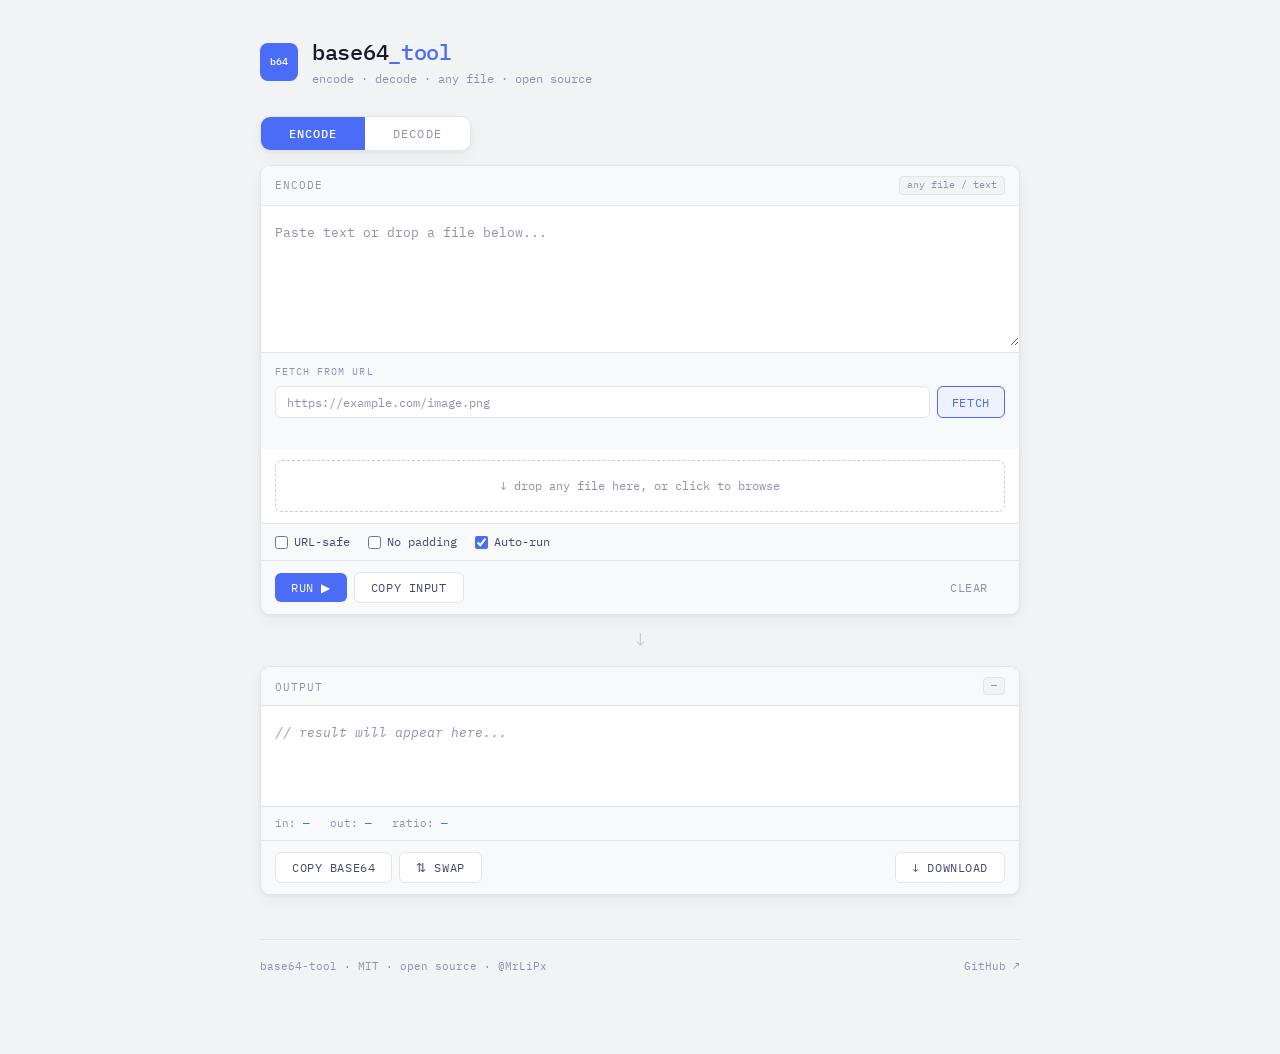
==== index.html @ 4e751786 "Update index.html Signed-off-by: Mr Li Px <163276171+MrLiPx@users.noreply.github.com>" ====
<!DOCTYPE html>
<html lang="en">
<head>
  <meta charset="UTF-8" />
  <meta name="viewport" content="width=device-width, initial-scale=1.0" />
  <title>base64-tool</title>
  <link rel="icon" type="image/png" href="assets/logo.png" />
  <link href="https://fonts.googleapis.com/css2?family=IBM+Plex+Mono:wght@400;500&family=IBM+Plex+Sans:wght@400;500;600&display=swap" rel="stylesheet" />
  <style>
    *, *::before, *::after { box-sizing: border-box; margin: 0; padding: 0; }

    :root {
      --bg:         #f2f3f5;
      --surface:    #ffffff;
      --surface2:   #f8f9fb;
      --border:     #e2e4ea;
      --border2:    #cacdd8;
      --accent:     #4a6cf7;
      --accent-h:   #3356e0;
      --accent-bg:  #eef1fe;
      --danger:     #c94040;
      --danger-bg:  #fdf1f1;
      --success:    #1e7c52;
      --text:       #18192b;
      --text2:      #474870;
      --muted:      #9090b0;
      --mono:       'IBM Plex Mono', monospace;
      --sans:       'IBM Plex Sans', sans-serif;
      --radius:     10px;
      --shadow:     0 1px 4px rgba(0,0,0,0.06), 0 6px 16px rgba(0,0,0,0.04);
    }

    body {
      background: var(--bg);
      color: var(--text);
      font-family: var(--sans);
      min-height: 100vh;
      font-size: 14px;
      line-height: 1.5;
    }

    .wrapper { max-width: 800px; margin: 0 auto; padding: 0 20px 80px; }

    /* Header */
    header {
      padding: 36px 0 28px;
      display: flex;
      align-items: center;
      gap: 14px;
      animation: fadeDown 0.45s ease both;
    }

    .logo-img {
      width: 38px; height: 38px;
      object-fit: contain;
      border-radius: 8px;
      flex-shrink: 0;
    }

    .logo-fallback {
      width: 38px; height: 38px;
      background: var(--accent);
      border-radius: 8px;
      display: none;
      align-items: center;
      justify-content: center;
      font-family: var(--mono);
      font-size: 0.62rem;
      font-weight: 500;
      color: #fff;
      flex-shrink: 0;
    }

    .logo-name {
      font-family: var(--mono);
      font-size: 1.35rem;
      font-weight: 500;
      color: var(--text);
      letter-spacing: -0.3px;
    }

    .logo-name span { color: var(--accent); }

    .logo-sub {
      font-family: var(--mono);
      font-size: 0.73rem;
      color: var(--muted);
      margin-top: 2px;
    }

    /* Mode Toggle */
    .mode-toggle {
      display: flex;
      border: 1px solid var(--border);
      border-radius: var(--radius);
      overflow: hidden;
      width: fit-content;
      margin-bottom: 14px;
      background: var(--surface);
      box-shadow: var(--shadow);
      animation: fadeUp 0.45s 0.08s ease both;
    }

    .mode-btn {
      background: transparent;
      border: none;
      color: var(--muted);
      font-family: var(--mono);
      font-size: 0.73rem;
      letter-spacing: 0.09em;
      padding: 9px 28px;
      cursor: pointer;
      transition: background 0.14s, color 0.14s;
    }

    .mode-btn.active { background: var(--accent); color: #fff; font-weight: 500; }
    .mode-btn:hover:not(.active) { background: var(--bg); color: var(--text2); }

    /* Card */
    .card, .out-card {
      background: var(--surface);
      border: 1px solid var(--border);
      border-radius: var(--radius);
      overflow: hidden;
      box-shadow: var(--shadow);
    }

    .card    { animation: fadeUp 0.45s 0.14s ease both; }
    .out-card { animation: fadeUp 0.45s 0.22s ease both; }

    .card-header {
      display: flex;
      align-items: center;
      justify-content: space-between;
      padding: 10px 14px;
      border-bottom: 1px solid var(--border);
      background: var(--surface2);
    }

    .card-title {
      font-family: var(--mono);
      font-size: 0.68rem;
      color: var(--muted);
      letter-spacing: 0.1em;
      text-transform: uppercase;
    }

    .badge {
      font-family: var(--mono);
      font-size: 0.62rem;
      color: var(--muted);
      background: var(--bg);
      border: 1px solid var(--border);
      border-radius: 4px;
      padding: 1px 7px;
    }

    textarea {
      width: 100%;
      min-height: 140px;
      background: transparent;
      border: none;
      outline: none;
      resize: vertical;
      font-family: var(--mono);
      font-size: 0.84rem;
      color: var(--text);
      padding: 14px;
      line-height: 1.8;
    }

    textarea::placeholder { color: var(--muted); }

    /* URL Section */
    .url-section {
      border-top: 1px solid var(--border);
      padding: 11px 14px;
      background: var(--surface2);
    }

    .section-label {
      font-family: var(--mono);
      font-size: 0.65rem;
      color: var(--muted);
      letter-spacing: 0.1em;
      text-transform: uppercase;
      margin-bottom: 7px;
    }

    .url-row { display: flex; gap: 7px; }

    .url-input {
      flex: 1;
      min-width: 0;
      background: var(--surface);
      border: 1px solid var(--border);
      border-radius: 6px;
      font-family: var(--mono);
      font-size: 0.78rem;
      color: var(--text);
      padding: 7px 11px;
      outline: none;
      transition: border-color 0.14s, box-shadow 0.14s;
    }

    .url-input::placeholder { color: var(--muted); }
    .url-input:focus        { border-color: var(--accent); box-shadow: 0 0 0 3px rgba(74,108,247,0.1); }
    .url-input.is-error     { border-color: var(--danger); box-shadow: 0 0 0 3px rgba(201,64,64,0.09); }

    .btn-sm {
      font-family: var(--mono);
      font-size: 0.72rem;
      letter-spacing: 0.06em;
      padding: 7px 14px;
      border-radius: 6px;
      border: 1px solid var(--accent);
      background: var(--accent-bg);
      color: var(--accent);
      cursor: pointer;
      white-space: nowrap;
      flex-shrink: 0;
      transition: all 0.14s;
    }

    .btn-sm:hover    { background: var(--accent); color: #fff; }
    .btn-sm:disabled { opacity: 0.45; cursor: not-allowed; }

    .url-msg { font-family: var(--mono); font-size: 0.7rem; margin-top: 5px; min-height: 15px; }
    .url-msg.loading { color: var(--accent); }
    .url-msg.ok      { color: var(--success); }
    .url-msg.err     { color: var(--danger); }

    /* Drop Zone */
    .drop-zone {
      border: 1.5px dashed var(--border2);
      border-radius: 7px;
      margin: 11px 14px;
      padding: 16px;
      text-align: center;
      cursor: pointer;
      font-family: var(--mono);
      font-size: 0.75rem;
      color: var(--muted);
      transition: all 0.14s;
    }

    .drop-zone:hover, .drop-zone.is-over {
      border-color: var(--accent);
      background: var(--accent-bg);
      color: var(--accent);
    }

    .drop-zone input { display: none; }

    /* Options */
    .option-row {
      display: flex;
      align-items: center;
      gap: 18px;
      padding: 9px 14px;
      border-top: 1px solid var(--border);
      background: var(--surface2);
      flex-wrap: wrap;
    }

    .check-label {
      display: flex;
      align-items: center;
      gap: 6px;
      font-family: var(--mono);
      font-size: 0.74rem;
      color: var(--text2);
      cursor: pointer;
      user-select: none;
    }

    .check-label input { accent-color: var(--accent); width: 13px; height: 13px; cursor: pointer; }

    /* Action Bar */
    .action-bar {
      display: flex;
      align-items: center;
      gap: 7px;
      padding: 11px 14px;
      border-top: 1px solid var(--border);
      background: var(--surface2);
      flex-wrap: wrap;
    }

    .btn {
      font-family: var(--mono);
      font-size: 0.72rem;
      letter-spacing: 0.05em;
      padding: 7px 16px;
      border-radius: 6px;
      border: none;
      cursor: pointer;
      transition: all 0.14s;
    }

    .btn-primary      { background: var(--accent); color: #fff; }
    .btn-primary:hover { background: var(--accent-h); }

    .btn-ghost        { background: var(--surface); border: 1px solid var(--border); color: var(--text2); }
    .btn-ghost:hover  { border-color: var(--accent); color: var(--accent); background: var(--accent-bg); }

    .btn-danger-soft  { background: transparent; border: 1px solid transparent; color: var(--muted); }
    .btn-danger-soft:hover { color: var(--danger); background: var(--danger-bg); }

    .spacer { flex: 1; }

    .arrow { text-align: center; padding: 12px 0; color: var(--border2); font-size: 1.1rem; }

    /* Output body */
    .out-body { padding: 14px; min-height: 100px; }

    .out-text {
      font-family: var(--mono);
      font-size: 0.84rem;
      line-height: 1.8;
      word-break: break-all;
      white-space: pre-wrap;
      color: var(--text);
    }

    .out-text.is-empty { color: var(--muted); font-style: italic; }
    .out-text.is-error { color: var(--danger); }

    .trunc-row {
      display: flex;
      align-items: center;
      gap: 10px;
      margin-top: 10px;
      font-family: var(--mono);
      font-size: 0.72rem;
      color: var(--muted);
      flex-wrap: wrap;
    }

    .btn-pill {
      font-family: var(--mono);
      font-size: 0.68rem;
      padding: 3px 10px;
      border-radius: 100px;
      border: 1px solid var(--accent);
      background: var(--accent-bg);
      color: var(--accent);
      cursor: pointer;
      transition: all 0.12s;
    }

    .btn-pill:hover { background: var(--accent); color: #fff; }

    /* ── Data URI section ── */
    .datauri-section {
      border-top: 1px solid var(--border);
      padding: 11px 14px;
      background: var(--surface2);
    }

    .datauri-header {
      display: flex;
      align-items: center;
      justify-content: space-between;
      margin-bottom: 8px;
      flex-wrap: wrap;
      gap: 6px;
    }

    .datauri-row {
      display: flex;
      gap: 0;
      align-items: stretch;
      border: 1px solid var(--border);
      border-radius: 6px;
      overflow: hidden;
      background: var(--surface);
    }

    .datauri-prefix {
      font-family: var(--mono);
      font-size: 0.74rem;
      color: var(--accent);
      background: var(--accent-bg);
      border-right: 1px solid var(--border);
      padding: 7px 10px;
      white-space: nowrap;
      user-select: none;
      flex-shrink: 0;
      display: flex;
      align-items: center;
    }

    .datauri-mime {
      font-family: var(--mono);
      font-size: 0.74rem;
      color: var(--text);
      background: transparent;
      border: none;
      outline: none;
      padding: 7px 8px;
      min-width: 0;
      flex: 1;
      transition: background 0.13s;
    }

    .datauri-mime:focus { background: var(--accent-bg); }
    .datauri-mime::placeholder { color: var(--muted); }

    .datauri-sep {
      font-family: var(--mono);
      font-size: 0.74rem;
      color: var(--muted);
      background: var(--surface2);
      border-left: 1px solid var(--border);
      padding: 7px 8px;
      display: flex;
      align-items: center;
      flex-shrink: 0;
      user-select: none;
    }

    .datauri-box {
      display: flex;
      gap: 0;
      margin-top: 8px;
      border: 1px solid var(--border);
      border-radius: 6px;
      overflow: hidden;
      background: var(--surface);
    }

    .datauri-value {
      flex: 1;
      font-family: var(--mono);
      font-size: 0.73rem;
      color: var(--text2);
      padding: 8px 10px;
      word-break: break-all;
      white-space: pre-wrap;
      line-height: 1.6;
      max-height: 80px;
      overflow-y: auto;
      min-width: 0;
    }

    .datauri-value.is-empty { color: var(--muted); font-style: italic; }

    .datauri-copy {
      font-family: var(--mono);
      font-size: 0.68rem;
      padding: 8px 12px;
      border: none;
      border-left: 1px solid var(--border);
      background: var(--surface2);
      color: var(--accent);
      cursor: pointer;
      flex-shrink: 0;
      transition: background 0.13s;
      writing-mode: horizontal-tb;
      align-self: stretch;
    }

    .datauri-copy:hover { background: var(--accent-bg); }

    /* Image Preview */
    .img-preview {
      display: none;
      flex-direction: column;
      gap: 8px;
      padding: 14px;
      border-top: 1px solid var(--border);
      background: var(--surface2);
    }

    .img-preview.visible { display: flex; }

    .img-preview-label {
      font-family: var(--mono);
      font-size: 0.65rem;
      color: var(--muted);
      letter-spacing: 0.09em;
      text-transform: uppercase;
    }

    .img-preview img {
      max-width: 100%;
      max-height: 340px;
      object-fit: contain;
      border-radius: 7px;
      border: 1px solid var(--border);
      background: repeating-conic-gradient(#e8e8ef 0% 25%, #f4f4f8 0% 50%) 0 0 / 14px 14px;
      display: block;
    }

    .img-preview-meta {
      font-family: var(--mono);
      font-size: 0.68rem;
      color: var(--muted);
      display: flex;
      gap: 12px;
      flex-wrap: wrap;
      align-items: center;
    }

    .img-preview-meta a { color: var(--accent); text-decoration: none; }
    .img-preview-meta a:hover { text-decoration: underline; }

    /* Stats */
    .stats {
      display: flex;
      gap: 20px;
      padding: 8px 14px;
      border-top: 1px solid var(--border);
      font-family: var(--mono);
      font-size: 0.67rem;
      color: var(--muted);
      background: var(--surface2);
      flex-wrap: wrap;
    }

    .sv { color: var(--accent); }

    /* Toast */
    .toast {
      position: fixed;
      bottom: 22px; right: 22px;
      background: var(--text);
      color: #fff;
      font-family: var(--mono);
      font-size: 0.72rem;
      padding: 9px 16px;
      border-radius: 7px;
      z-index: 999;
      transform: translateY(56px);
      opacity: 0;
      transition: all 0.22s ease;
      box-shadow: 0 4px 18px rgba(0,0,0,0.2);
    }

    .toast.show { transform: translateY(0); opacity: 1; }

    /* Footer */
    footer {
      margin-top: 44px;
      padding-top: 18px;
      border-top: 1px solid var(--border);
      display: flex;
      justify-content: space-between;
      align-items: center;
      flex-wrap: wrap;
      gap: 8px;
      font-family: var(--mono);
      font-size: 0.68rem;
      color: var(--muted);
      animation: fadeUp 0.45s 0.35s ease both;
    }

    footer a { color: var(--muted); text-decoration: none; transition: color 0.14s; }
    footer a:hover { color: var(--accent); }

    @keyframes fadeDown {
      from { opacity: 0; transform: translateY(-14px); }
      to   { opacity: 1; transform: translateY(0); }
    }
    @keyframes fadeUp {
      from { opacity: 0; transform: translateY(14px); }
      to   { opacity: 1; transform: translateY(0); }
    }

    @media (max-width: 520px) {
      .url-row { flex-direction: column; }
      .btn-sm  { width: 100%; text-align: center; }
      .stats   { gap: 10px; }
    }
  </style>
</head>
<body>
<div class="wrapper">

  <!-- Header -->
  <header>
    <img
      class="logo-img"
      src="assets/logo.png"
      alt="logo"
      onerror="this.style.display='none'; document.getElementById('logoFallback').style.display='flex';"
    />
    <div class="logo-fallback" id="logoFallback">b64</div>
    <div>
      <div class="logo-name">base64<span>_tool</span></div>
      <div class="logo-sub">encode · decode · any file · open source</div>
    </div>
  </header>

  <!-- Mode -->
  <div class="mode-toggle">
    <button class="mode-btn active" id="encodeBtn" onclick="setMode('encode')">ENCODE</button>
    <button class="mode-btn"        id="decodeBtn" onclick="setMode('decode')">DECODE</button>
  </div>

  <!-- Input Card -->
  <div class="card">
    <div class="card-header">
      <span class="card-title" id="cardTitle">Encode</span>
      <span class="badge"       id="inputBadge">any file / text</span>
    </div>

    <textarea
      id="inputText"
      placeholder="Paste text or drop a file below..."
      oninput="onInputChange()"
    ></textarea>

    <!-- URL Fetch -->
    <div class="url-section">
      <div class="section-label">Fetch from URL</div>
      <div class="url-row">
        <input
          class="url-input"
          id="urlInput"
          type="url"
          placeholder="https://example.com/image.png"
          onkeydown="if(event.key==='Enter') fetchUrl()"
        />
        <button class="btn-sm" id="fetchBtn" onclick="fetchUrl()">FETCH</button>
      </div>
      <div class="url-msg" id="urlMsg"></div>
    </div>

    <!-- Drop Zone -->
    <div class="drop-zone" id="dropZone" onclick="document.getElementById('fileInput').click()">
      <input type="file" id="fileInput" onchange="loadFile(this.files[0])" />
      ↓ drop any file here, or click to browse
    </div>

    <!-- Options -->
    <div class="option-row">
      <label class="check-label">
        <input type="checkbox" id="optUrlSafe" onchange="onInputChange()" /> URL-safe
      </label>
      <label class="check-label">
        <input type="checkbox" id="optNoPad" onchange="onInputChange()" /> No padding
      </label>
      <label class="check-label">
        <input type="checkbox" id="optAuto" checked /> Auto-run
      </label>
    </div>

    <div class="action-bar">
      <button class="btn btn-primary"      onclick="run()">RUN ▶</button>
      <button class="btn btn-ghost"        onclick="copyInput()">COPY INPUT</button>
      <div class="spacer"></div>
      <button class="btn btn-danger-soft"  onclick="clearAll()">CLEAR</button>
    </div>
  </div>

  <div class="arrow">↓</div>

  <!-- Output Card -->
  <div class="out-card">
    <div class="card-header">
      <span class="card-title" id="outTitle">Output</span>
      <span class="badge"       id="outBadge">—</span>
    </div>

    <!-- Raw base64 output -->
    <div class="out-body">
      <div class="out-text is-empty" id="outText">// result will appear here...</div>
      <div class="trunc-row" id="truncRow" style="display:none">
        <span id="truncMsg"></span>
        <button class="btn-pill" onclick="showFull()">Show all</button>
        <button class="btn-pill" onclick="copyOutput()">Copy full</button>
      </div>
    </div>

    <!-- Data URI builder -->
    <div class="datauri-section" id="dataUriSection" style="display:none">
      <div class="datauri-header">
        <div class="section-label" style="margin-bottom:0">Data URI (ready to use)</div>
        <label class="check-label" style="font-size:0.68rem">
          <input type="checkbox" id="optDataUri" checked onchange="updateDataUri()" />
          auto-generate
        </label>
      </div>

      <!-- Editable mime type row -->
      <div class="datauri-row">
        <span class="datauri-prefix">data:</span>
        <input
          class="datauri-mime"
          id="dataMime"
          type="text"
          placeholder="image/png"
          oninput="updateDataUri()"
        />
        <span class="datauri-sep">;base64,</span>
      </div>

      <!-- Full data URI display + copy -->
      <div class="datauri-box">
        <div class="datauri-value is-empty" id="dataUriValue">// will appear here...</div>
        <button class="datauri-copy" onclick="copyDataUri()" title="Copy full data URI">COPY</button>
      </div>
    </div>

    <!-- Image Preview (blob:// URL so it renders) -->
    <div class="img-preview" id="imgPreview">
      <div class="img-preview-label">Image Preview</div>
      <img id="previewImg" src="" alt="preview" />
      <div class="img-preview-meta" id="previewMeta"></div>
    </div>

    <div class="stats">
      <span>in: <span class="sv" id="sIn">—</span></span>
      <span>out: <span class="sv" id="sOut">—</span></span>
      <span>ratio: <span class="sv" id="sRatio">—</span></span>
      <span id="sMimeWrap" style="display:none">type: <span class="sv" id="sMime"></span></span>
    </div>

    <div class="action-bar">
      <button class="btn btn-ghost" onclick="copyOutput()">COPY BASE64</button>
      <button class="btn btn-ghost" onclick="swapIO()">⇅ SWAP</button>
      <div class="spacer"></div>
      <button class="btn btn-ghost" onclick="downloadOutput()">↓ DOWNLOAD</button>
    </div>
  </div>

  <footer>
    <span>base64-tool · MIT · open source · <a href="https://github.com/MrLiPx" target="_blank">@MrLiPx</a></span>
    <a href="https://github.com/MrLiPx/base64-tool" target="_blank">GitHub ↗</a>
  </footer>

</div>
<div class="toast" id="toast"></div>

<script>
'use strict';

/* ── State ── */
let mode       = 'encode';
let fullOutput = '';          // raw base64 result
let blobUrl    = null;
let fileMime   = '';
const TRUNC    = 2000;

/* ── Utils ── */
const $ = id => document.getElementById(id);

function fmtBytes(n) {
  if (n < 1024)    return n + ' B';
  if (n < 1048576) return (n / 1024).toFixed(1) + ' KB';
  return (n / 1048576).toFixed(2) + ' MB';
}

function revokeBlob() {
  if (blobUrl) { URL.revokeObjectURL(blobUrl); blobUrl = null; }
}

function toast(msg) {
  const t = $('toast');
  t.textContent = msg;
  t.classList.add('show');
  clearTimeout(t._t);
  t._t = setTimeout(() => t.classList.remove('show'), 2200);
}

/* ── Mode ── */
function setMode(m) {
  mode = m;
  $('encodeBtn').classList.toggle('active', m === 'encode');
  $('decodeBtn').classList.toggle('active', m === 'decode');
  $('cardTitle').textContent  = m === 'encode' ? 'Encode' : 'Decode';
  $('inputBadge').textContent = m === 'encode' ? 'any file / text' : 'base64 string';
  $('inputText').placeholder  = m === 'encode'
    ? 'Paste text or drop a file below...'
    : 'Paste Base64 string here...';
  clearOutput();
  onInputChange();
}

/* ── Run ── */
function run() {
  const raw = $('inputText').value;
  if (!raw.trim()) { clearOutput(); return; }

  try {
    if (mode === 'encode') {
      const urlSafe = $('optUrlSafe').checked;
      const noPad   = $('optNoPad').checked;
      const hasBin  = /[\x80-\xff]/.test(raw);
      let b64 = hasBin ? btoa(raw) : btoa(unescape(encodeURIComponent(raw)));
      if (urlSafe) b64 = b64.replace(/\+/g, '-').replace(/\//g, '_');
      if (noPad)   b64 = b64.replace(/=+$/, '');

      renderOutput(b64, 'base64', raw.length, b64.length);
      showDataUriSection(b64);
      tryImagePreview(b64);

    } else {
      let b64 = raw.trim().replace(/\s/g, '');

      // Strip data-URL prefix if pasted
      const dm = b64.match(/^data:([^;]+);base64,(.+)$/i);
      if (dm) { fileMime = dm[1]; b64 = dm[2]; }

      // Normalise
      b64 = b64.replace(/-/g, '+').replace(/_/g, '/');
      while (b64.length % 4) b64 += '=';

      const binStr = atob(b64);

      // Sniff text vs binary
      let isText = true;
      for (let i = 0; i < Math.min(binStr.length, 512); i++) {
        const c = binStr.charCodeAt(i);
        if (c < 9 || (c > 13 && c < 32)) { isText = false; break; }
      }

      if (isText) {
        const text = decodeURIComponent(escape(binStr));
        renderOutput(text, 'text', b64.length, text.length);
      } else {
        const bytes  = Uint8Array.from(binStr, c => c.charCodeAt(0));
        const hex    = Array.from(bytes.slice(0, 32))
                         .map(b => b.toString(16).padStart(2, '0')).join(' ');
        renderOutput('[binary · ' + fmtBytes(bytes.length) + ']\n\nhex (first 32 bytes):\n' + hex, 'binary', b64.length, bytes.length);
      }

      hideDataUriSection();
      tryImagePreview(b64);
    }
  } catch(e) {
    renderError(e.message);
  }
}

function onInputChange() {
  if ($('optAuto').checked) run();
}

/* ── Output ── */
function renderOutput(text, type, inSize, outSize) {
  fullOutput = text;
  const el   = $('outText');
  el.textContent = text.length > TRUNC ? text.slice(0, TRUNC) : text;
  el.className   = 'out-text';

  if (text.length > TRUNC) {
    $('truncMsg').textContent   = text.length.toLocaleString() + ' chars — showing first ' + TRUNC.toLocaleString();
    $('truncRow').style.display = 'flex';
  } else {
    $('truncRow').style.display = 'none';
  }

  $('outTitle').textContent = 'Output';
  $('outBadge').textContent = type;
  $('sIn').textContent      = fmtBytes(inSize);
  $('sOut').textContent     = fmtBytes(outSize);
  $('sRatio').textContent   = inSize ? (outSize / inSize).toFixed(2) + '×' : '—';

  if (fileMime) {
    $('sMimeWrap').style.display = 'inline';
    $('sMime').textContent = fileMime;
  } else {
    $('sMimeWrap').style.display = 'none';
  }
}

function renderError(msg) {
  fullOutput = '';
  $('outText').textContent    = '// error: ' + msg;
  $('outText').className      = 'out-text is-error';
  $('truncRow').style.display = 'none';
  hideDataUriSection();
  hidePreview();
}

function clearOutput() {
  fullOutput = '';
  $('outText').textContent    = '// result will appear here...';
  $('outText').className      = 'out-text is-empty';
  $('truncRow').style.display = 'none';
  $('sIn').textContent = $('sOut').textContent = $('sRatio').textContent = '—';
  $('sMimeWrap').style.display = 'none';
  hideDataUriSection();
  hidePreview();
}

function showFull() {
  $('outText').textContent    = fullOutput;
  $('truncRow').style.display = 'none';
}

/* ── Data URI ── */
function showDataUriSection(b64) {
  $('dataUriSection').style.display = 'block';
  // Auto-set mime from fileMime or sniff
  if (fileMime && !$('dataMime').value) {
    $('dataMime').value = fileMime;
  }
  updateDataUri();
}

function hideDataUriSection() {
  $('dataUriSection').style.display = 'none';
  $('dataUriValue').textContent      = '// will appear here...';
  $('dataUriValue').className        = 'datauri-value is-empty';
}

function updateDataUri() {
  if (!$('optDataUri').checked) {
    $('dataUriValue').textContent = '// auto-generate disabled';
    $('dataUriValue').className   = 'datauri-value is-empty';
    return;
  }
  if (!fullOutput || fullOutput.startsWith('//')) return;

  const mime   = $('dataMime').value.trim() || 'application/octet-stream';
  const uri    = 'data:' + mime + ';base64,' + fullOutput;
  const el     = $('dataUriValue');
  const preview = uri.length > 120 ? uri.slice(0, 120) + '…' : uri;
  el.textContent = preview;
  el.className   = 'datauri-value';
  el.title       = uri; // full URI on hover
}

function copyDataUri() {
  const mime = $('dataMime').value.trim() || 'application/octet-stream';
  const uri  = 'data:' + mime + ';base64,' + fullOutput;
  navigator.clipboard.writeText(uri).then(() => toast('Data URI copied!'));
}

function getDataUri() {
  const mime = $('dataMime').value.trim() || 'application/octet-stream';
  return 'data:' + mime + ';base64,' + fullOutput;
}

/* ── Image Preview ── */
const IMG_SIGS = [
  { prefix: '/9j/',          mime: 'image/jpeg'    },
  { prefix: 'iVBORw0KGgo',  mime: 'image/png'     },
  { prefix: 'R0lGOD',       mime: 'image/gif'     },
  { prefix: 'UklGR',        mime: 'image/webp'    },
  { prefix: 'PHN2Zy',       mime: 'image/svg+xml' },
  { prefix: 'AAABAA',       mime: 'image/x-icon'  },
];

function tryImagePreview(b64clean) {
  let mime = fileMime || '';
  if (!mime || !mime.startsWith('image/')) {
    for (const { prefix, mime: m } of IMG_SIGS) {
      if (b64clean.startsWith(prefix)) { mime = m; break; }
    }
  }
  if (!mime || !mime.startsWith('image/')) { hidePreview(); return; }

  // Auto-fill the mime field
  if (!$('dataMime').value) $('dataMime').value = mime;
  updateDataUri();

  revokeBlob();
  try {
    const norm = b64clean.replace(/-/g, '+').replace(/_/g, '/');
    const pad  = norm + '='.repeat((4 - norm.length % 4) % 4);
    const bin  = atob(pad);
    const buf  = Uint8Array.from(bin, c => c.charCodeAt(0));
    const blob = new Blob([buf], { type: mime });
    blobUrl    = URL.createObjectURL(blob);

    const img     = $('previewImg');
    img.src       = blobUrl;
    img.onload    = () => {
      $('previewMeta').innerHTML =
        mime + ' · ' + fmtBytes(blob.size) +
        ' · ' + img.naturalWidth + '×' + img.naturalHeight + 'px' +
        ' · <a href="' + blobUrl + '" target="_blank">open blob:// ↗</a>';
    };
    $('imgPreview').classList.add('visible');
  } catch { hidePreview(); }
}

function hidePreview() {
  revokeBlob();
  $('imgPreview').classList.remove('visible');
  $('previewImg').src = '';
}

/* ── URL Fetch ── */
async function fetchUrl() {
  const raw = $('urlInput').value.trim();
  const inp = $('urlInput');
  const btn = $('fetchBtn');
  inp.classList.remove('is-error');
  setUrlMsg('', '');

  if (!raw) { inp.classList.add('is-error'); setUrlMsg('err', '⚠ Enter a URL first.'); return; }

  let urlObj;
  try { urlObj = new URL(raw); } catch {
    inp.classList.add('is-error');
    setUrlMsg('err', '⚠ Invalid URL — include https://');
    return;
  }

  btn.disabled = true;
  setUrlMsg('loading', '● Fetching…');
  fileMime = '';
  $('dataMime').value = '';

  try {
    const res = await fetch(raw, { signal: AbortSignal.timeout(12000) });
    if (!res.ok) throw new Error('HTTP ' + res.status + ' ' + res.statusText);

    const ct = res.headers.get('content-type') || '';
    fileMime  = ct.split(';')[0].trim();
    if (fileMime) $('dataMime').value = fileMime;

    const buf = await res.arrayBuffer();
    $('inputText').value = String.fromCharCode(...new Uint8Array(buf));
    setUrlMsg('ok', '✓ ' + fmtBytes(buf.byteLength) + ' from ' + urlObj.hostname);
    onInputChange();
  } catch(e) {
    inp.classList.add('is-error');
    const why = e.name === 'TimeoutError'    ? 'request timed out'
              : e.message.includes('fetch')  ? 'network error or CORS blocked'
              : e.message;
    setUrlMsg('err', '⚠ ' + why);
  } finally {
    btn.disabled = false;
  }
}

function setUrlMsg(type, text) {
  const el = $('urlMsg');
  el.textContent = text;
  el.className   = 'url-msg' + (type ? ' ' + type : '');
}

/* ── File Load ── */
function loadFile(file) {
  if (!file) return;
  fileMime = file.type || '';
  if (fileMime) $('dataMime').value = fileMime;
  const reader = new FileReader();
  reader.onload  = e => {
    $('inputText').value = e.target.result;
    toast('Loaded: ' + file.name + ' (' + fmtBytes(file.size) + ')');
    onInputChange();
  };
  reader.onerror = () => toast('Error reading file.');
  reader.readAsBinaryString(file);
}

const dz = $('dropZone');
dz.addEventListener('dragover',  e => { e.preventDefault(); dz.classList.add('is-over'); });
dz.addEventListener('dragleave', () => dz.classList.remove('is-over'));
dz.addEventListener('drop', e => {
  e.preventDefault(); dz.classList.remove('is-over');
  const f = e.dataTransfer.files[0];
  if (f) loadFile(f);
});

/* ── Actions ── */
function copyOutput() {
  if (!fullOutput || fullOutput.startsWith('//')) return;
  navigator.clipboard.writeText(fullOutput).then(() => toast('Base64 copied!'));
}

function copyInput() {
  const v = $('inputText').value;
  if (!v) return;
  navigator.clipboard.writeText(v).then(() => toast('Input copied.'));
}

function clearAll() {
  $('inputText').value = '';
  $('urlInput').value  = '';
  $('urlInput').classList.remove('is-error');
  $('dataMime').value  = '';
  setUrlMsg('', '');
  fileMime = '';
  clearOutput();
}

function swapIO() {
  if (!fullOutput || fullOutput.startsWith('//')) return;
  $('inputText').value = fullOutput;
  fileMime = '';
  $('dataMime').value  = '';
  setMode(mode === 'encode' ? 'decode' : 'encode');
  toast('Swapped ⇅');
}

function downloadOutput() {
  if (!fullOutput || fullOutput.startsWith('//')) return;
  let blob, name;
  if (mode === 'encode') {
    blob = new Blob([fullOutput], { type: 'text/plain' });
    name = 'encoded.b64';
  } else {
    try {
      const src = $('inputText').value.trim().replace(/\s/g, '');
      const b64 = src.replace(/-/g,'+').replace(/_/g,'/');
      const bin = atob(b64 + '='.repeat((4 - b64.length % 4) % 4));
      const buf = Uint8Array.from(bin, c => c.charCodeAt(0));
      const ext = fileMime ? '.' + (fileMime.split('/')[1] || 'bin') : '.bin';
      blob = new Blob([buf], { type: fileMime || 'application/octet-stream' });
      name = 'decoded' + ext;
    } catch {
      blob = new Blob([fullOutput], { type: 'text/plain' });
      name = 'decoded.txt';
    }
  }
  const url = URL.createObjectURL(blob);
  const a   = Object.assign(document.createElement('a'), { href: url, download: name });
  a.click();
  URL.revokeObjectURL(url);
}
</script>
</body>
</html>
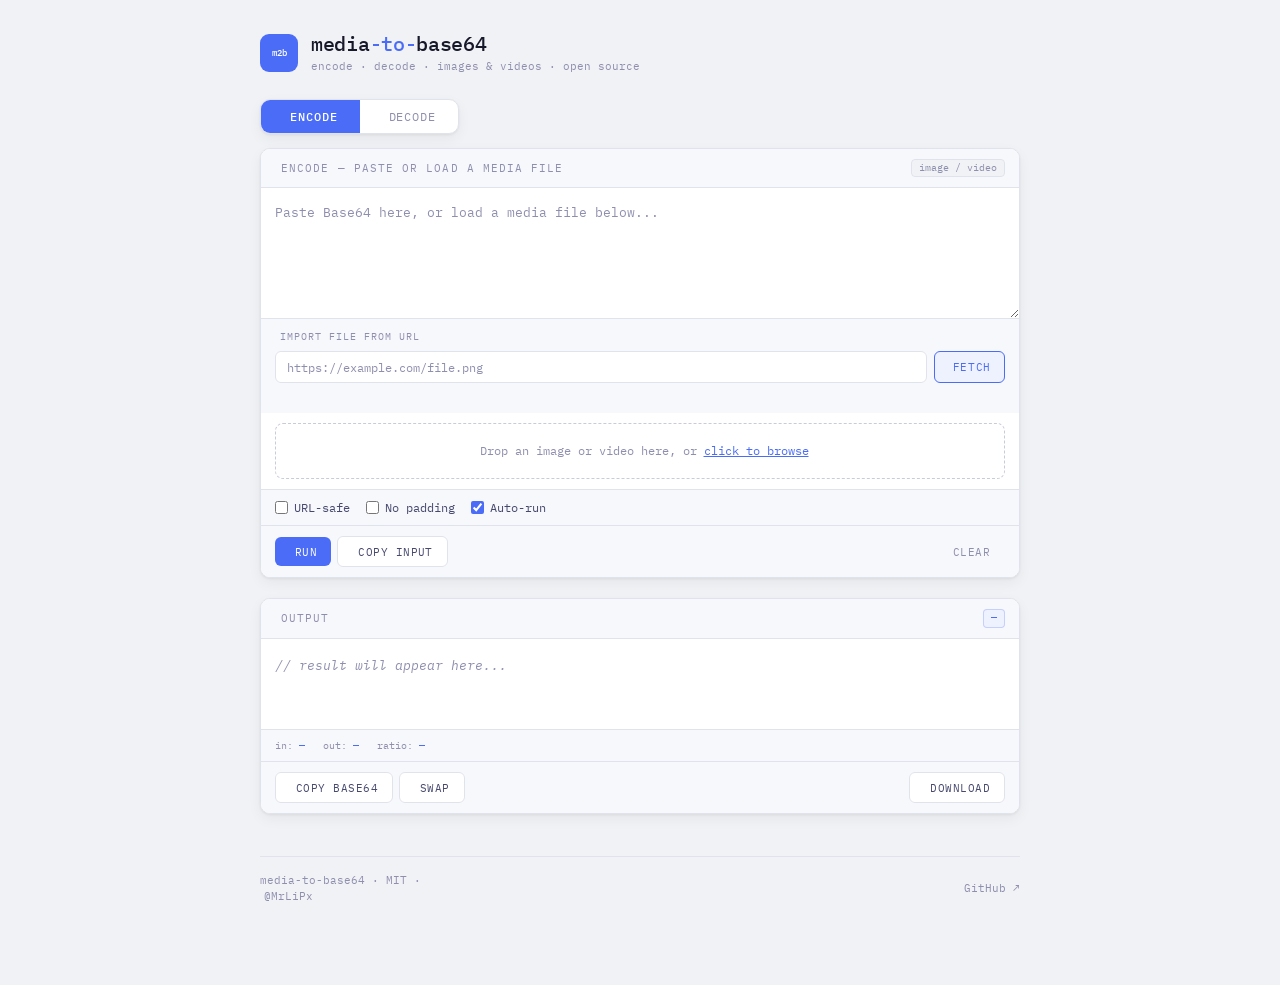
==== commit 5b2d90b0: "Update index.html Signed-off-by: Mr Li Px <163276171+MrLiPx@users.noreply.github.com>" ====
--- a/index.html
+++ b/index.html
@@ -3,575 +3,273 @@
 <head>
   <meta charset="UTF-8" />
   <meta name="viewport" content="width=device-width, initial-scale=1.0" />
-  <title>base64-tool</title>
+  <title>media-to-base64</title>
   <link rel="icon" type="image/png" href="assets/logo.png" />
-  <link href="https://fonts.googleapis.com/css2?family=IBM+Plex+Mono:wght@400;500&family=IBM+Plex+Sans:wght@400;500;600&display=swap" rel="stylesheet" />
+  <link rel="stylesheet" href="https://fonts.googleapis.com/css2?family=IBM+Plex+Mono:wght@400;500&family=IBM+Plex+Sans:wght@400;500;600&display=swap" />
+  <link rel="stylesheet" href="https://cdn-uicons.flaticon.com/4.0.0/uicons-regular-rounded/css/uicons-regular-rounded.css" />
   <style>
     *, *::before, *::after { box-sizing: border-box; margin: 0; padding: 0; }
 
     :root {
-      --bg:         #f2f3f5;
-      --surface:    #ffffff;
-      --surface2:   #f8f9fb;
-      --border:     #e2e4ea;
-      --border2:    #cacdd8;
-      --accent:     #4a6cf7;
-      --accent-h:   #3356e0;
-      --accent-bg:  #eef1fe;
-      --danger:     #c94040;
-      --danger-bg:  #fdf1f1;
-      --success:    #1e7c52;
-      --text:       #18192b;
-      --text2:      #474870;
-      --muted:      #9090b0;
-      --mono:       'IBM Plex Mono', monospace;
-      --sans:       'IBM Plex Sans', sans-serif;
-      --radius:     10px;
-      --shadow:     0 1px 4px rgba(0,0,0,0.06), 0 6px 16px rgba(0,0,0,0.04);
-    }
-
-    body {
-      background: var(--bg);
-      color: var(--text);
-      font-family: var(--sans);
-      min-height: 100vh;
-      font-size: 14px;
-      line-height: 1.5;
-    }
-
+      --bg:        #f1f2f5;
+      --surface:   #ffffff;
+      --surface2:  #f7f8fb;
+      --border:    #e1e3ec;
+      --border2:   #c8ccd8;
+      --accent:    #4a6cf7;
+      --accent-h:  #3356e0;
+      --accent-bg: #eef1fe;
+      --danger:    #c94040;
+      --danger-bg: #fdf1f1;
+      --success:   #1e7c52;
+      --warn:      #b06000;
+      --warn-bg:   #fff8ec;
+      --text:      #17192a;
+      --text2:     #46486e;
+      --muted:     #8e8eae;
+      --mono:      'IBM Plex Mono', monospace;
+      --sans:      'IBM Plex Sans', sans-serif;
+      --r:         10px;
+      --shadow:    0 1px 3px rgba(0,0,0,0.07), 0 5px 14px rgba(0,0,0,0.05);
+    }
+
+    body { background: var(--bg); color: var(--text); font-family: var(--sans); min-height: 100vh; font-size: 14px; line-height: 1.5; }
     .wrapper { max-width: 800px; margin: 0 auto; padding: 0 20px 80px; }
 
     /* Header */
-    header {
-      padding: 36px 0 28px;
-      display: flex;
-      align-items: center;
-      gap: 14px;
-      animation: fadeDown 0.45s ease both;
-    }
-
-    .logo-img {
-      width: 38px; height: 38px;
-      object-fit: contain;
-      border-radius: 8px;
-      flex-shrink: 0;
-    }
-
+    header { padding: 32px 0 24px; display: flex; align-items: center; gap: 13px; animation: fadeDown .4s ease both; }
+    .logo-img { width: 38px; height: 38px; border-radius: 9px; object-fit: contain; flex-shrink: 0; }
     .logo-fallback {
-      width: 38px; height: 38px;
-      background: var(--accent);
-      border-radius: 8px;
-      display: none;
-      align-items: center;
-      justify-content: center;
-      font-family: var(--mono);
-      font-size: 0.62rem;
-      font-weight: 500;
-      color: #fff;
-      flex-shrink: 0;
-    }
-
-    .logo-name {
-      font-family: var(--mono);
-      font-size: 1.35rem;
-      font-weight: 500;
-      color: var(--text);
-      letter-spacing: -0.3px;
-    }
-
-    .logo-name span { color: var(--accent); }
-
-    .logo-sub {
-      font-family: var(--mono);
-      font-size: 0.73rem;
-      color: var(--muted);
-      margin-top: 2px;
-    }
-
-    /* Mode Toggle */
-    .mode-toggle {
-      display: flex;
-      border: 1px solid var(--border);
-      border-radius: var(--radius);
-      overflow: hidden;
-      width: fit-content;
-      margin-bottom: 14px;
-      background: var(--surface);
-      box-shadow: var(--shadow);
-      animation: fadeUp 0.45s 0.08s ease both;
-    }
-
+      width: 38px; height: 38px; background: var(--accent); border-radius: 9px;
+      display: none; align-items: center; justify-content: center;
+      font-family: var(--mono); font-size: .58rem; font-weight: 500; color: #fff; flex-shrink: 0;
+    }
+    .logo-name { font-family: var(--mono); font-size: 1.25rem; font-weight: 500; color: var(--text); letter-spacing: -.3px; line-height: 1.2; }
+    .logo-name em { color: var(--accent); font-style: normal; }
+    .logo-sub { font-family: var(--mono); font-size: .7rem; color: var(--muted); margin-top: 2px; }
+
+    /* Mode toggle */
+    .mode-wrap { margin-bottom: 14px; animation: fadeUp .4s .07s ease both; }
+    .mode-toggle { display: inline-flex; background: var(--surface); border: 1px solid var(--border); border-radius: var(--r); overflow: hidden; box-shadow: var(--shadow); }
     .mode-btn {
-      background: transparent;
-      border: none;
-      color: var(--muted);
-      font-family: var(--mono);
-      font-size: 0.73rem;
-      letter-spacing: 0.09em;
-      padding: 9px 28px;
-      cursor: pointer;
-      transition: background 0.14s, color 0.14s;
-    }
-
+      background: transparent; border: none; color: var(--muted); font-family: var(--mono);
+      font-size: .72rem; letter-spacing: .08em; padding: 9px 22px; cursor: pointer;
+      display: flex; align-items: center; gap: 7px; transition: background .14s, color .14s;
+    }
+    .mode-btn i { font-size: 1rem; }
     .mode-btn.active { background: var(--accent); color: #fff; font-weight: 500; }
     .mode-btn:hover:not(.active) { background: var(--bg); color: var(--text2); }
 
     /* Card */
     .card, .out-card {
-      background: var(--surface);
-      border: 1px solid var(--border);
-      border-radius: var(--radius);
-      overflow: hidden;
-      box-shadow: var(--shadow);
-    }
-
-    .card    { animation: fadeUp 0.45s 0.14s ease both; }
-    .out-card { animation: fadeUp 0.45s 0.22s ease both; }
-
-    .card-header {
-      display: flex;
-      align-items: center;
-      justify-content: space-between;
-      padding: 10px 14px;
-      border-bottom: 1px solid var(--border);
-      background: var(--surface2);
-    }
-
+      background: var(--surface); border: 1px solid var(--border);
+      border-radius: var(--r); overflow: hidden; box-shadow: var(--shadow);
+    }
+    .card     { animation: fadeUp .4s .13s ease both; }
+    .out-card { animation: fadeUp .4s .21s ease both; }
+
+    .card-hd {
+      display: flex; align-items: center; justify-content: space-between;
+      padding: 10px 14px; border-bottom: 1px solid var(--border); background: var(--surface2);
+    }
     .card-title {
-      font-family: var(--mono);
-      font-size: 0.68rem;
-      color: var(--muted);
-      letter-spacing: 0.1em;
-      text-transform: uppercase;
-    }
-
+      font-family: var(--mono); font-size: .67rem; color: var(--muted);
+      letter-spacing: .1em; text-transform: uppercase; display: flex; align-items: center; gap: 6px;
+    }
+    .card-title i { font-size: .95rem; }
     .badge {
-      font-family: var(--mono);
-      font-size: 0.62rem;
-      color: var(--muted);
-      background: var(--bg);
-      border: 1px solid var(--border);
-      border-radius: 4px;
-      padding: 1px 7px;
-    }
+      font-family: var(--mono); font-size: .6rem; color: var(--muted);
+      background: var(--bg); border: 1px solid var(--border); border-radius: 4px; padding: 1px 7px;
+    }
+    .badge.accent { background: var(--accent-bg); border-color: rgba(74,108,247,.25); color: var(--accent); }
 
     textarea {
-      width: 100%;
-      min-height: 140px;
-      background: transparent;
-      border: none;
-      outline: none;
-      resize: vertical;
-      font-family: var(--mono);
-      font-size: 0.84rem;
-      color: var(--text);
-      padding: 14px;
-      line-height: 1.8;
-    }
-
+      width: 100%; min-height: 130px; background: transparent; border: none; outline: none;
+      resize: vertical; font-family: var(--mono); font-size: .83rem; color: var(--text);
+      padding: 13px 14px; line-height: 1.8; display: block;
+    }
     textarea::placeholder { color: var(--muted); }
 
-    /* URL Section */
-    .url-section {
-      border-top: 1px solid var(--border);
-      padding: 11px 14px;
-      background: var(--surface2);
-    }
-
-    .section-label {
-      font-family: var(--mono);
-      font-size: 0.65rem;
-      color: var(--muted);
-      letter-spacing: 0.1em;
-      text-transform: uppercase;
-      margin-bottom: 7px;
-    }
-
-    .url-row { display: flex; gap: 7px; }
-
-    .url-input {
-      flex: 1;
-      min-width: 0;
-      background: var(--surface);
-      border: 1px solid var(--border);
-      border-radius: 6px;
-      font-family: var(--mono);
-      font-size: 0.78rem;
-      color: var(--text);
-      padding: 7px 11px;
-      outline: none;
-      transition: border-color 0.14s, box-shadow 0.14s;
-    }
-
-    .url-input::placeholder { color: var(--muted); }
-    .url-input:focus        { border-color: var(--accent); box-shadow: 0 0 0 3px rgba(74,108,247,0.1); }
-    .url-input.is-error     { border-color: var(--danger); box-shadow: 0 0 0 3px rgba(201,64,64,0.09); }
+    /* Section */
+    .section { border-top: 1px solid var(--border); padding: 10px 14px; background: var(--surface2); }
+    .section-lbl {
+      font-family: var(--mono); font-size: .63rem; color: var(--muted);
+      letter-spacing: .1em; text-transform: uppercase; margin-bottom: 7px;
+      display: flex; align-items: center; gap: 5px;
+    }
+    .section-lbl i { font-size: .85rem; }
+
+    .input-row { display: flex; gap: 7px; }
+    .text-input {
+      flex: 1; min-width: 0; background: var(--surface); border: 1px solid var(--border);
+      border-radius: 6px; font-family: var(--mono); font-size: .77rem; color: var(--text);
+      padding: 7px 11px; outline: none; transition: border-color .13s, box-shadow .13s;
+    }
+    .text-input::placeholder { color: var(--muted); }
+    .text-input:focus   { border-color: var(--accent); box-shadow: 0 0 0 3px rgba(74,108,247,.1); }
+    .text-input.is-err  { border-color: var(--danger);  box-shadow: 0 0 0 3px rgba(201,64,64,.09); }
 
     .btn-sm {
-      font-family: var(--mono);
-      font-size: 0.72rem;
-      letter-spacing: 0.06em;
-      padding: 7px 14px;
-      border-radius: 6px;
-      border: 1px solid var(--accent);
-      background: var(--accent-bg);
-      color: var(--accent);
-      cursor: pointer;
-      white-space: nowrap;
-      flex-shrink: 0;
-      transition: all 0.14s;
-    }
-
+      font-family: var(--mono); font-size: .7rem; letter-spacing: .06em; padding: 7px 13px;
+      border-radius: 6px; border: 1px solid var(--accent); background: var(--accent-bg); color: var(--accent);
+      cursor: pointer; white-space: nowrap; flex-shrink: 0;
+      display: flex; align-items: center; gap: 5px; transition: all .13s;
+    }
+    .btn-sm i { font-size: .9rem; }
     .btn-sm:hover    { background: var(--accent); color: #fff; }
-    .btn-sm:disabled { opacity: 0.45; cursor: not-allowed; }
-
-    .url-msg { font-family: var(--mono); font-size: 0.7rem; margin-top: 5px; min-height: 15px; }
-    .url-msg.loading { color: var(--accent); }
-    .url-msg.ok      { color: var(--success); }
-    .url-msg.err     { color: var(--danger); }
-
-    /* Drop Zone */
+    .btn-sm:disabled { opacity: .42; cursor: not-allowed; }
+
+    .msg { font-family: var(--mono); font-size: .68rem; margin-top: 5px; min-height: 15px; display: flex; align-items: center; gap: 4px; }
+    .msg i { font-size: .82rem; }
+    .msg.loading { color: var(--accent); }
+    .msg.ok      { color: var(--success); }
+    .msg.err     { color: var(--danger); }
+    .msg.warn    { color: var(--warn); }
+
+    /* Drop zone */
     .drop-zone {
-      border: 1.5px dashed var(--border2);
-      border-radius: 7px;
-      margin: 11px 14px;
-      padding: 16px;
-      text-align: center;
-      cursor: pointer;
-      font-family: var(--mono);
-      font-size: 0.75rem;
-      color: var(--muted);
-      transition: all 0.14s;
-    }
-
-    .drop-zone:hover, .drop-zone.is-over {
-      border-color: var(--accent);
-      background: var(--accent-bg);
-      color: var(--accent);
-    }
-
+      border: 1.5px dashed var(--border2); border-radius: 8px; margin: 10px 14px; padding: 18px 14px;
+      text-align: center; cursor: pointer; font-family: var(--mono); font-size: .74rem; color: var(--muted);
+      transition: all .14s; display: flex; align-items: center; justify-content: center; gap: 8px;
+    }
+    .drop-zone i { font-size: 1.2rem; }
     .drop-zone input { display: none; }
+    .drop-zone:hover, .drop-zone.is-over { border-color: var(--accent); background: var(--accent-bg); color: var(--accent); }
 
     /* Options */
     .option-row {
-      display: flex;
-      align-items: center;
-      gap: 18px;
-      padding: 9px 14px;
-      border-top: 1px solid var(--border);
-      background: var(--surface2);
-      flex-wrap: wrap;
-    }
-
-    .check-label {
-      display: flex;
-      align-items: center;
-      gap: 6px;
-      font-family: var(--mono);
-      font-size: 0.74rem;
-      color: var(--text2);
-      cursor: pointer;
-      user-select: none;
-    }
-
-    .check-label input { accent-color: var(--accent); width: 13px; height: 13px; cursor: pointer; }
-
-    /* Action Bar */
+      display: flex; align-items: center; gap: 16px; padding: 9px 14px;
+      border-top: 1px solid var(--border); background: var(--surface2); flex-wrap: wrap;
+    }
+    .check-lbl {
+      display: flex; align-items: center; gap: 6px; font-family: var(--mono);
+      font-size: .72rem; color: var(--text2); cursor: pointer; user-select: none;
+    }
+    .check-lbl input { accent-color: var(--accent); width: 13px; height: 13px; cursor: pointer; }
+
+    /* Action bar */
     .action-bar {
-      display: flex;
-      align-items: center;
-      gap: 7px;
-      padding: 11px 14px;
-      border-top: 1px solid var(--border);
-      background: var(--surface2);
-      flex-wrap: wrap;
-    }
-
+      display: flex; align-items: center; gap: 6px; padding: 10px 14px;
+      border-top: 1px solid var(--border); background: var(--surface2); flex-wrap: wrap;
+    }
     .btn {
-      font-family: var(--mono);
-      font-size: 0.72rem;
-      letter-spacing: 0.05em;
-      padding: 7px 16px;
-      border-radius: 6px;
-      border: none;
-      cursor: pointer;
-      transition: all 0.14s;
-    }
-
-    .btn-primary      { background: var(--accent); color: #fff; }
+      font-family: var(--mono); font-size: .71rem; letter-spacing: .04em; padding: 7px 14px;
+      border-radius: 6px; border: none; cursor: pointer;
+      display: flex; align-items: center; gap: 6px; transition: all .13s;
+    }
+    .btn i { font-size: .95rem; }
+    .btn-primary       { background: var(--accent); color: #fff; }
     .btn-primary:hover { background: var(--accent-h); }
-
-    .btn-ghost        { background: var(--surface); border: 1px solid var(--border); color: var(--text2); }
-    .btn-ghost:hover  { border-color: var(--accent); color: var(--accent); background: var(--accent-bg); }
-
-    .btn-danger-soft  { background: transparent; border: 1px solid transparent; color: var(--muted); }
-    .btn-danger-soft:hover { color: var(--danger); background: var(--danger-bg); }
-
+    .btn-ghost         { background: var(--surface); border: 1px solid var(--border); color: var(--text2); }
+    .btn-ghost:hover   { border-color: var(--accent); color: var(--accent); background: var(--accent-bg); }
+    .btn-muted         { background: transparent; border: 1px solid transparent; color: var(--muted); }
+    .btn-muted:hover   { color: var(--danger); background: var(--danger-bg); }
     .spacer { flex: 1; }
 
-    .arrow { text-align: center; padding: 12px 0; color: var(--border2); font-size: 1.1rem; }
-
-    /* Output body */
-    .out-body { padding: 14px; min-height: 100px; }
-
-    .out-text {
-      font-family: var(--mono);
-      font-size: 0.84rem;
-      line-height: 1.8;
-      word-break: break-all;
-      white-space: pre-wrap;
-      color: var(--text);
-    }
-
+    .arrow { text-align: center; padding: 10px 0; color: var(--border2); font-size: 1.3rem; }
+
+    /* Output */
+    .out-body { padding: 14px; min-height: 90px; }
+    .out-text { font-family: var(--mono); font-size: .83rem; line-height: 1.85; word-break: break-all; white-space: pre-wrap; color: var(--text); }
     .out-text.is-empty { color: var(--muted); font-style: italic; }
     .out-text.is-error { color: var(--danger); }
 
     .trunc-row {
-      display: flex;
-      align-items: center;
-      gap: 10px;
-      margin-top: 10px;
-      font-family: var(--mono);
-      font-size: 0.72rem;
-      color: var(--muted);
-      flex-wrap: wrap;
-    }
-
+      display: flex; align-items: center; gap: 8px; margin-top: 10px;
+      font-family: var(--mono); font-size: .7rem; color: var(--muted); flex-wrap: wrap;
+    }
     .btn-pill {
-      font-family: var(--mono);
-      font-size: 0.68rem;
-      padding: 3px 10px;
-      border-radius: 100px;
-      border: 1px solid var(--accent);
-      background: var(--accent-bg);
-      color: var(--accent);
-      cursor: pointer;
-      transition: all 0.12s;
-    }
-
+      font-family: var(--mono); font-size: .67rem; padding: 3px 10px; border-radius: 100px;
+      border: 1px solid var(--accent); background: var(--accent-bg); color: var(--accent);
+      cursor: pointer; display: flex; align-items: center; gap: 4px; transition: all .12s;
+    }
+    .btn-pill i { font-size: .8rem; }
     .btn-pill:hover { background: var(--accent); color: #fff; }
 
-    /* ── Data URI section ── */
-    .datauri-section {
-      border-top: 1px solid var(--border);
-      padding: 11px 14px;
-      background: var(--surface2);
-    }
-
-    .datauri-header {
-      display: flex;
-      align-items: center;
-      justify-content: space-between;
-      margin-bottom: 8px;
-      flex-wrap: wrap;
-      gap: 6px;
-    }
-
-    .datauri-row {
-      display: flex;
-      gap: 0;
-      align-items: stretch;
-      border: 1px solid var(--border);
-      border-radius: 6px;
-      overflow: hidden;
-      background: var(--surface);
-    }
-
-    .datauri-prefix {
-      font-family: var(--mono);
-      font-size: 0.74rem;
-      color: var(--accent);
-      background: var(--accent-bg);
-      border-right: 1px solid var(--border);
-      padding: 7px 10px;
-      white-space: nowrap;
-      user-select: none;
-      flex-shrink: 0;
-      display: flex;
-      align-items: center;
-    }
-
+    /* Data URI */
+    .datauri-section { border-top: 1px solid var(--border); padding: 11px 14px; background: var(--surface2); }
+    .datauri-hd { display: flex; align-items: center; justify-content: space-between; margin-bottom: 8px; flex-wrap: wrap; gap: 6px; }
+    .datauri-builder {
+      display: flex; align-items: stretch; border: 1px solid var(--border);
+      border-radius: 6px; overflow: hidden; background: var(--surface); font-family: var(--mono); font-size: .74rem;
+    }
+    .datauri-prefix { background: var(--accent-bg); color: var(--accent); border-right: 1px solid var(--border); padding: 7px 9px; display: flex; align-items: center; flex-shrink: 0; user-select: none; }
     .datauri-mime {
-      font-family: var(--mono);
-      font-size: 0.74rem;
-      color: var(--text);
-      background: transparent;
-      border: none;
-      outline: none;
-      padding: 7px 8px;
-      min-width: 0;
-      flex: 1;
-      transition: background 0.13s;
-    }
-
-    .datauri-mime:focus { background: var(--accent-bg); }
+      flex: 1; min-width: 60px; border: none; outline: none; background: transparent;
+      font-family: var(--mono); font-size: .74rem; color: var(--text); padding: 7px 8px;
+    }
     .datauri-mime::placeholder { color: var(--muted); }
-
-    .datauri-sep {
-      font-family: var(--mono);
-      font-size: 0.74rem;
-      color: var(--muted);
-      background: var(--surface2);
-      border-left: 1px solid var(--border);
-      padding: 7px 8px;
-      display: flex;
-      align-items: center;
-      flex-shrink: 0;
-      user-select: none;
-    }
-
-    .datauri-box {
-      display: flex;
-      gap: 0;
-      margin-top: 8px;
-      border: 1px solid var(--border);
-      border-radius: 6px;
-      overflow: hidden;
-      background: var(--surface);
-    }
-
-    .datauri-value {
-      flex: 1;
-      font-family: var(--mono);
-      font-size: 0.73rem;
-      color: var(--text2);
-      padding: 8px 10px;
-      word-break: break-all;
-      white-space: pre-wrap;
-      line-height: 1.6;
-      max-height: 80px;
-      overflow-y: auto;
-      min-width: 0;
-    }
-
-    .datauri-value.is-empty { color: var(--muted); font-style: italic; }
-
-    .datauri-copy {
-      font-family: var(--mono);
-      font-size: 0.68rem;
-      padding: 8px 12px;
-      border: none;
-      border-left: 1px solid var(--border);
-      background: var(--surface2);
-      color: var(--accent);
-      cursor: pointer;
-      flex-shrink: 0;
-      transition: background 0.13s;
-      writing-mode: horizontal-tb;
-      align-self: stretch;
-    }
-
-    .datauri-copy:hover { background: var(--accent-bg); }
-
-    /* Image Preview */
-    .img-preview {
-      display: none;
-      flex-direction: column;
-      gap: 8px;
-      padding: 14px;
-      border-top: 1px solid var(--border);
-      background: var(--surface2);
-    }
-
-    .img-preview.visible { display: flex; }
-
-    .img-preview-label {
-      font-family: var(--mono);
-      font-size: 0.65rem;
-      color: var(--muted);
-      letter-spacing: 0.09em;
-      text-transform: uppercase;
-    }
-
-    .img-preview img {
-      max-width: 100%;
-      max-height: 340px;
-      object-fit: contain;
-      border-radius: 7px;
-      border: 1px solid var(--border);
-      background: repeating-conic-gradient(#e8e8ef 0% 25%, #f4f4f8 0% 50%) 0 0 / 14px 14px;
-      display: block;
-    }
-
-    .img-preview-meta {
-      font-family: var(--mono);
-      font-size: 0.68rem;
-      color: var(--muted);
-      display: flex;
-      gap: 12px;
-      flex-wrap: wrap;
-      align-items: center;
-    }
-
-    .img-preview-meta a { color: var(--accent); text-decoration: none; }
-    .img-preview-meta a:hover { text-decoration: underline; }
+    .datauri-sep { background: var(--surface2); color: var(--muted); border-left: 1px solid var(--border); padding: 7px 8px; display: flex; align-items: center; flex-shrink: 0; user-select: none; }
+    .datauri-out { display: flex; margin-top: 8px; border: 1px solid var(--border); border-radius: 6px; overflow: hidden; background: var(--surface); }
+    .datauri-val {
+      flex: 1; font-family: var(--mono); font-size: .71rem; color: var(--text2);
+      padding: 8px 10px; word-break: break-all; white-space: pre-wrap; line-height: 1.6;
+      max-height: 72px; overflow-y: auto; min-width: 0;
+    }
+    .datauri-val.is-empty { color: var(--muted); font-style: italic; }
+    .datauri-copy-btn {
+      font-family: var(--mono); font-size: .67rem; padding: 0 12px; border: none;
+      border-left: 1px solid var(--border); background: var(--surface2); color: var(--accent);
+      cursor: pointer; flex-shrink: 0; display: flex; align-items: center; gap: 4px;
+      transition: background .13s; white-space: nowrap;
+    }
+    .datauri-copy-btn i { font-size: .9rem; }
+    .datauri-copy-btn:hover { background: var(--accent-bg); }
+
+    /* Preview */
+    .preview-section {
+      display: none; flex-direction: column; gap: 10px;
+      padding: 14px; border-top: 1px solid var(--border); background: var(--surface2);
+    }
+    .preview-section.visible { display: flex; }
+    .preview-lbl { font-family: var(--mono); font-size: .63rem; color: var(--muted); letter-spacing: .09em; text-transform: uppercase; display: flex; align-items: center; gap: 5px; }
+    .preview-lbl i { font-size: .9rem; }
+    .preview-img {
+      max-width: 100%; max-height: 360px; object-fit: contain; border-radius: 7px;
+      border: 1px solid var(--border); display: block;
+      background: repeating-conic-gradient(#e6e6ee 0% 25%, #f2f2f8 0% 50%) 0 0 / 14px 14px;
+    }
+    .preview-video {
+      width: 100%; max-height: 400px; border-radius: 7px;
+      border: 1px solid var(--border); display: block; background: #111; outline: none;
+    }
+    .preview-meta { font-family: var(--mono); font-size: .67rem; color: var(--muted); display: flex; flex-wrap: wrap; gap: 10px; align-items: center; }
+    .preview-meta a { color: var(--accent); text-decoration: none; display: inline-flex; align-items: center; gap: 3px; }
+    .preview-meta a:hover { text-decoration: underline; }
 
     /* Stats */
-    .stats {
-      display: flex;
-      gap: 20px;
-      padding: 8px 14px;
-      border-top: 1px solid var(--border);
-      font-family: var(--mono);
-      font-size: 0.67rem;
-      color: var(--muted);
-      background: var(--surface2);
-      flex-wrap: wrap;
-    }
-
+    .stats { display: flex; gap: 18px; padding: 8px 14px; border-top: 1px solid var(--border); font-family: var(--mono); font-size: .65rem; color: var(--muted); background: var(--surface2); flex-wrap: wrap; }
     .sv { color: var(--accent); }
 
     /* Toast */
     .toast {
-      position: fixed;
-      bottom: 22px; right: 22px;
-      background: var(--text);
-      color: #fff;
-      font-family: var(--mono);
-      font-size: 0.72rem;
-      padding: 9px 16px;
-      border-radius: 7px;
-      z-index: 999;
-      transform: translateY(56px);
-      opacity: 0;
-      transition: all 0.22s ease;
-      box-shadow: 0 4px 18px rgba(0,0,0,0.2);
-    }
-
+      position: fixed; bottom: 20px; right: 20px; background: var(--text); color: #fff;
+      font-family: var(--mono); font-size: .71rem; padding: 9px 15px; border-radius: 8px;
+      z-index: 999; transform: translateY(54px); opacity: 0; transition: all .2s ease;
+      box-shadow: 0 4px 18px rgba(0,0,0,.22); display: flex; align-items: center; gap: 7px;
+      pointer-events: none;
+    }
+    .toast i { font-size: 1rem; }
     .toast.show { transform: translateY(0); opacity: 1; }
 
     /* Footer */
     footer {
-      margin-top: 44px;
-      padding-top: 18px;
-      border-top: 1px solid var(--border);
-      display: flex;
-      justify-content: space-between;
-      align-items: center;
-      flex-wrap: wrap;
-      gap: 8px;
-      font-family: var(--mono);
-      font-size: 0.68rem;
-      color: var(--muted);
-      animation: fadeUp 0.45s 0.35s ease both;
-    }
-
-    footer a { color: var(--muted); text-decoration: none; transition: color 0.14s; }
+      margin-top: 42px; padding-top: 16px; border-top: 1px solid var(--border);
+      display: flex; justify-content: space-between; align-items: center; flex-wrap: wrap; gap: 8px;
+      font-family: var(--mono); font-size: .66rem; color: var(--muted);
+      animation: fadeUp .4s .32s ease both;
+    }
+    footer a { color: var(--muted); text-decoration: none; transition: color .13s; display: flex; align-items: center; gap: 4px; }
     footer a:hover { color: var(--accent); }
 
-    @keyframes fadeDown {
-      from { opacity: 0; transform: translateY(-14px); }
-      to   { opacity: 1; transform: translateY(0); }
-    }
-    @keyframes fadeUp {
-      from { opacity: 0; transform: translateY(14px); }
-      to   { opacity: 1; transform: translateY(0); }
-    }
+    @keyframes fadeDown { from { opacity: 0; transform: translateY(-12px); } to { opacity: 1; transform: translateY(0); } }
+    @keyframes fadeUp   { from { opacity: 0; transform: translateY( 12px); } to { opacity: 1; transform: translateY(0); } }
 
     @media (max-width: 520px) {
-      .url-row { flex-direction: column; }
-      .btn-sm  { width: 100%; text-align: center; }
-      .stats   { gap: 10px; }
+      .input-row { flex-direction: column; }
+      .btn-sm    { width: 100%; justify-content: center; }
+      .stats     { gap: 10px; }
+      .mode-btn  { padding: 9px 14px; }
     }
   </style>
 </head>
@@ -580,269 +278,292 @@
 
   <!-- Header -->
   <header>
-    <img
-      class="logo-img"
-      src="assets/logo.png"
-      alt="logo"
-      onerror="this.style.display='none'; document.getElementById('logoFallback').style.display='flex';"
-    />
-    <div class="logo-fallback" id="logoFallback">b64</div>
+    <img class="logo-img" src="assets/logo.png" alt="logo"
+      onerror="this.style.display='none';document.getElementById('logoFb').style.display='flex';" />
+    <div class="logo-fallback" id="logoFb">m2b</div>
     <div>
-      <div class="logo-name">base64<span>_tool</span></div>
-      <div class="logo-sub">encode · decode · any file · open source</div>
+      <div class="logo-name">media<em>-to-</em>base64</div>
+      <div class="logo-sub">encode · decode · images &amp; videos · open source</div>
     </div>
   </header>
 
   <!-- Mode -->
-  <div class="mode-toggle">
-    <button class="mode-btn active" id="encodeBtn" onclick="setMode('encode')">ENCODE</button>
-    <button class="mode-btn"        id="decodeBtn" onclick="setMode('decode')">DECODE</button>
+  <div class="mode-wrap">
+    <div class="mode-toggle">
+      <button class="mode-btn active" id="encodeBtn" onclick="setMode('encode')">
+        <i class="fi fi-rr-lock"></i> ENCODE
+      </button>
+      <button class="mode-btn" id="decodeBtn" onclick="setMode('decode')">
+        <i class="fi fi-rr-unlock"></i> DECODE
+      </button>
+    </div>
   </div>
 
   <!-- Input Card -->
   <div class="card">
-    <div class="card-header">
-      <span class="card-title" id="cardTitle">Encode</span>
-      <span class="badge"       id="inputBadge">any file / text</span>
-    </div>
-
-    <textarea
-      id="inputText"
-      placeholder="Paste text or drop a file below..."
-      oninput="onInputChange()"
-    ></textarea>
-
-    <!-- URL Fetch -->
-    <div class="url-section">
-      <div class="section-label">Fetch from URL</div>
-      <div class="url-row">
-        <input
-          class="url-input"
-          id="urlInput"
-          type="url"
-          placeholder="https://example.com/image.png"
-          onkeydown="if(event.key==='Enter') fetchUrl()"
-        />
-        <button class="btn-sm" id="fetchBtn" onclick="fetchUrl()">FETCH</button>
+    <div class="card-hd">
+      <div class="card-title"><i class="fi fi-rr-pencil"></i><span id="cardTitle">Encode — paste or load a media file</span></div>
+      <span class="badge" id="inputBadge">image / video</span>
+    </div>
+
+    <textarea id="inputText"
+      placeholder="Paste Base64 here, or load a media file below..."
+      oninput="onInputChange()"></textarea>
+
+    <!-- URL import — reads ?import= from address bar or manual entry -->
+    <div class="section">
+      <div class="section-lbl"><i class="fi fi-rr-link"></i> Import file from URL</div>
+      <div class="input-row">
+        <input class="text-input" id="urlInput" type="url"
+          placeholder="https://example.com/file.png"
+          onkeydown="if(event.key==='Enter') fetchUrl()" />
+        <button class="btn-sm" id="fetchBtn" onclick="fetchUrl()">
+          <i class="fi fi-rr-cloud-download-alt"></i> FETCH
+        </button>
       </div>
-      <div class="url-msg" id="urlMsg"></div>
-    </div>
-
-    <!-- Drop Zone -->
+      <div class="msg" id="urlMsg"></div>
+    </div>
+
+    <!-- Drop zone -->
     <div class="drop-zone" id="dropZone" onclick="document.getElementById('fileInput').click()">
       <input type="file" id="fileInput" onchange="loadFile(this.files[0])" />
-      ↓ drop any file here, or click to browse
+      <i class="fi fi-rr-folder-upload"></i>
+      <span>Drop an image or video here, or <u style="color:var(--accent);cursor:pointer">click to browse</u></span>
     </div>
 
     <!-- Options -->
     <div class="option-row">
-      <label class="check-label">
-        <input type="checkbox" id="optUrlSafe" onchange="onInputChange()" /> URL-safe
-      </label>
-      <label class="check-label">
-        <input type="checkbox" id="optNoPad" onchange="onInputChange()" /> No padding
-      </label>
-      <label class="check-label">
-        <input type="checkbox" id="optAuto" checked /> Auto-run
-      </label>
+      <label class="check-lbl"><input type="checkbox" id="optUrlSafe" onchange="onInputChange()" /> URL-safe</label>
+      <label class="check-lbl"><input type="checkbox" id="optNoPad"   onchange="onInputChange()" /> No padding</label>
+      <label class="check-lbl"><input type="checkbox" id="optAuto" checked /> Auto-run</label>
     </div>
 
     <div class="action-bar">
-      <button class="btn btn-primary"      onclick="run()">RUN ▶</button>
-      <button class="btn btn-ghost"        onclick="copyInput()">COPY INPUT</button>
+      <button class="btn btn-primary" onclick="run()"><i class="fi fi-rr-play"></i> RUN</button>
+      <button class="btn btn-ghost"   onclick="copyInput()"><i class="fi fi-rr-copy-alt"></i> COPY INPUT</button>
       <div class="spacer"></div>
-      <button class="btn btn-danger-soft"  onclick="clearAll()">CLEAR</button>
+      <button class="btn btn-muted"   onclick="clearAll()"><i class="fi fi-rr-trash"></i> CLEAR</button>
     </div>
   </div>
 
-  <div class="arrow">↓</div>
+  <div class="arrow"><i class="fi fi-rr-arrow-small-down"></i></div>
 
   <!-- Output Card -->
   <div class="out-card">
-    <div class="card-header">
-      <span class="card-title" id="outTitle">Output</span>
-      <span class="badge"       id="outBadge">—</span>
-    </div>
-
-    <!-- Raw base64 output -->
+    <div class="card-hd">
+      <div class="card-title"><i class="fi fi-rr-terminal"></i><span id="outTitle">Output</span></div>
+      <span class="badge accent" id="outBadge">—</span>
+    </div>
+
     <div class="out-body">
       <div class="out-text is-empty" id="outText">// result will appear here...</div>
       <div class="trunc-row" id="truncRow" style="display:none">
         <span id="truncMsg"></span>
-        <button class="btn-pill" onclick="showFull()">Show all</button>
-        <button class="btn-pill" onclick="copyOutput()">Copy full</button>
+        <button class="btn-pill" onclick="showFull()"><i class="fi fi-rr-expand"></i> Show all</button>
+        <button class="btn-pill" onclick="copyOutput()"><i class="fi fi-rr-copy-alt"></i> Copy full</button>
       </div>
     </div>
 
     <!-- Data URI builder -->
     <div class="datauri-section" id="dataUriSection" style="display:none">
-      <div class="datauri-header">
-        <div class="section-label" style="margin-bottom:0">Data URI (ready to use)</div>
-        <label class="check-label" style="font-size:0.68rem">
-          <input type="checkbox" id="optDataUri" checked onchange="updateDataUri()" />
-          auto-generate
+      <div class="datauri-hd">
+        <div class="section-lbl" style="margin-bottom:0"><i class="fi fi-rr-code-simple"></i> Data URI</div>
+        <label class="check-lbl" style="font-size:.67rem">
+          <input type="checkbox" id="optDataUri" checked onchange="updateDataUri()" /> auto-generate
         </label>
       </div>
-
-      <!-- Editable mime type row -->
-      <div class="datauri-row">
+      <div class="datauri-builder">
         <span class="datauri-prefix">data:</span>
-        <input
-          class="datauri-mime"
-          id="dataMime"
-          type="text"
-          placeholder="image/png"
-          oninput="updateDataUri()"
-        />
+        <input class="datauri-mime" id="dataMime" type="text" placeholder="image/png" oninput="updateDataUri()" />
         <span class="datauri-sep">;base64,</span>
       </div>
-
-      <!-- Full data URI display + copy -->
-      <div class="datauri-box">
-        <div class="datauri-value is-empty" id="dataUriValue">// will appear here...</div>
-        <button class="datauri-copy" onclick="copyDataUri()" title="Copy full data URI">COPY</button>
+      <div class="datauri-out">
+        <div class="datauri-val is-empty" id="dataUriVal">// will appear here...</div>
+        <button class="datauri-copy-btn" onclick="copyDataUri()"><i class="fi fi-rr-copy-alt"></i> COPY</button>
       </div>
     </div>
 
-    <!-- Image Preview (blob:// URL so it renders) -->
-    <div class="img-preview" id="imgPreview">
-      <div class="img-preview-label">Image Preview</div>
-      <img id="previewImg" src="" alt="preview" />
-      <div class="img-preview-meta" id="previewMeta"></div>
+    <!-- File Preview -->
+    <div class="preview-section" id="previewSection">
+      <div class="preview-lbl"><i class="fi fi-rr-eye"></i><span id="previewLbl">Preview</span></div>
+      <div id="previewContent"></div>
+      <div class="preview-meta" id="previewMeta"></div>
     </div>
 
     <div class="stats">
       <span>in: <span class="sv" id="sIn">—</span></span>
       <span>out: <span class="sv" id="sOut">—</span></span>
       <span>ratio: <span class="sv" id="sRatio">—</span></span>
-      <span id="sMimeWrap" style="display:none">type: <span class="sv" id="sMime"></span></span>
+      <span id="sMimeWrap" style="display:none">type: <span class="sv" id="sMimeVal"></span></span>
     </div>
 
     <div class="action-bar">
-      <button class="btn btn-ghost" onclick="copyOutput()">COPY BASE64</button>
-      <button class="btn btn-ghost" onclick="swapIO()">⇅ SWAP</button>
+      <button class="btn btn-ghost" onclick="copyOutput()"><i class="fi fi-rr-copy-alt"></i> COPY BASE64</button>
+      <button class="btn btn-ghost" onclick="swapIO()"><i class="fi fi-rr-exchange"></i> SWAP</button>
       <div class="spacer"></div>
-      <button class="btn btn-ghost" onclick="downloadOutput()">↓ DOWNLOAD</button>
+      <button class="btn btn-ghost" onclick="downloadOutput()"><i class="fi fi-rr-download"></i> DOWNLOAD</button>
     </div>
   </div>
 
   <footer>
-    <span>base64-tool · MIT · open source · <a href="https://github.com/MrLiPx" target="_blank">@MrLiPx</a></span>
-    <a href="https://github.com/MrLiPx/base64-tool" target="_blank">GitHub ↗</a>
+    <span>media-to-base64 · MIT ·
+      <a href="https://github.com/MrLiPx" target="_blank"><i class="fi fi-rr-user"></i> @MrLiPx</a>
+    </span>
+    <a href="https://github.com/MrLiPx/media-to-base64" target="_blank">
+      <i class="fi fi-rr-code-branch"></i> GitHub ↗
+    </a>
   </footer>
-
 </div>
-<div class="toast" id="toast"></div>
+
+<div class="toast" id="toast"><i id="toastIcon" class="fi fi-rr-check"></i><span id="toastMsg"></span></div>
 
 <script>
 'use strict';
 
-/* ── State ── */
-let mode       = 'encode';
-let fullOutput = '';          // raw base64 result
-let blobUrl    = null;
-let fileMime   = '';
-const TRUNC    = 2000;
-
-/* ── Utils ── */
+/* ───────────────────────────── Constants ───────────────────────────── */
+const TRUNC      = 2000;
+const PROXY      = 'https://api.allorigins.win/raw?url=';
+const FETCH_MS   = 15000;   // timeout ms — use setTimeout, NOT AbortSignal.timeout (cloning bug)
+
+/* ───────────────────────────── State ───────────────────────────── */
+let mode          = 'encode';
+let fullOutput    = '';          // raw base64 (encode) or decoded text (decode)
+let rawBytes      = null;        // Uint8Array of the loaded/decoded file
+let fileMime      = '';          // detected or user-supplied MIME
+let activeBlobUrl = null;        // current blob:// URL for preview
+let fetchAborter  = null;        // AbortController for in-flight fetches
+
+/* ───────────────────────────── DOM helpers ───────────────────────────── */
 const $ = id => document.getElementById(id);
 
 function fmtBytes(n) {
+  n = Number(n) || 0;
   if (n < 1024)    return n + ' B';
   if (n < 1048576) return (n / 1024).toFixed(1) + ' KB';
   return (n / 1048576).toFixed(2) + ' MB';
 }
 
-function revokeBlob() {
-  if (blobUrl) { URL.revokeObjectURL(blobUrl); blobUrl = null; }
-}
-
-function toast(msg) {
+function toast(msg, icon) {
+  icon = icon || 'fi-rr-check';
+  $('toastMsg').textContent = msg;
+  $('toastIcon').className  = 'fi ' + icon;
   const t = $('toast');
-  t.textContent = msg;
   t.classList.add('show');
   clearTimeout(t._t);
-  t._t = setTimeout(() => t.classList.remove('show'), 2200);
-}
-
-/* ── Mode ── */
+  t._t = setTimeout(() => t.classList.remove('show'), 2500);
+}
+
+function setMsg(elId, type, html) {
+  const el = $(elId);
+  el.className = 'msg' + (type ? ' ' + type : '');
+  el.innerHTML = html || '';
+}
+
+/* ───────────────────────────── ?import= param ───────────────────────── */
+(function readImportParam() {
+  try {
+    const url      = new URL(location.href);
+    const importUrl = url.searchParams.get('import');
+    if (importUrl) {
+      $('urlInput').value = importUrl;
+      // Delay slightly so the page finishes setting up
+      setTimeout(fetchUrl, 200);
+    }
+  } catch (_) { /* no URL API in some embedded envs */ }
+})();
+
+/* ───────────────────────────── Mode ───────────────────────────── */
 function setMode(m) {
   mode = m;
   $('encodeBtn').classList.toggle('active', m === 'encode');
   $('decodeBtn').classList.toggle('active', m === 'decode');
-  $('cardTitle').textContent  = m === 'encode' ? 'Encode' : 'Decode';
-  $('inputBadge').textContent = m === 'encode' ? 'any file / text' : 'base64 string';
+  $('cardTitle').textContent  = m === 'encode' ? 'Encode — paste or load a media file' : 'Decode — paste Base64 string';
+  $('inputBadge').textContent = m === 'encode' ? 'image / video' : 'base64';
   $('inputText').placeholder  = m === 'encode'
-    ? 'Paste text or drop a file below...'
-    : 'Paste Base64 string here...';
+    ? 'Paste Base64 here, or load a media file below...'
+    : 'Paste a Base64 string here...';
   clearOutput();
   onInputChange();
 }
 
-/* ── Run ── */
+/* ───────────────────────────── Encode ───────────────────────────── */
+function encodeRaw(raw) {
+  // raw is a binary string (from readAsBinaryString) or plain UTF-8 text.
+  // If any char > 0x7F treat it as binary and btoa directly.
+  const isBin = /[\x80-\xff]/.test(raw);
+  let b64 = isBin ? btoa(raw) : btoa(unescape(encodeURIComponent(raw)));
+
+  if ($('optUrlSafe').checked) b64 = b64.replace(/\+/g, '-').replace(/\//g, '_');
+  if ($('optNoPad').checked)   b64 = b64.replace(/=+$/, '');
+  return b64;
+}
+
+/* ───────────────────────────── Decode ───────────────────────────── */
+function decodeB64(raw) {
+  let b64 = raw.trim().replace(/[\r\n\s]/g, '');
+
+  // Accept data URIs pasted in
+  const dm = b64.match(/^data:([^;,]+)(?:;[^,]+)?;base64,(.+)$/i);
+  if (dm) { fileMime = dm[1]; b64 = dm[2]; }
+
+  // Normalise URL-safe chars + padding
+  b64 = b64.replace(/-/g, '+').replace(/_/g, '/');
+  const rem = b64.length % 4;
+  if (rem) b64 += '='.repeat(4 - rem);
+
+  const binStr = atob(b64);          // throws on bad input
+  const bytes  = Uint8Array.from(binStr, c => c.charCodeAt(0));
+  return { b64, bytes };
+}
+
+/* ───────────────────────────── Run ───────────────────────────── */
 function run() {
   const raw = $('inputText').value;
   if (!raw.trim()) { clearOutput(); return; }
 
   try {
     if (mode === 'encode') {
-      const urlSafe = $('optUrlSafe').checked;
-      const noPad   = $('optNoPad').checked;
-      const hasBin  = /[\x80-\xff]/.test(raw);
-      let b64 = hasBin ? btoa(raw) : btoa(unescape(encodeURIComponent(raw)));
-      if (urlSafe) b64 = b64.replace(/\+/g, '-').replace(/\//g, '_');
-      if (noPad)   b64 = b64.replace(/=+$/, '');
-
+      const b64 = encodeRaw(raw);
+      rawBytes = null;   // encoded — preview comes from the b64 itself
       renderOutput(b64, 'base64', raw.length, b64.length);
-      showDataUriSection(b64);
-      tryImagePreview(b64);
+      showDataUri();
+      buildPreview(b64, fileMime);
 
     } else {
-      let b64 = raw.trim().replace(/\s/g, '');
-
-      // Strip data-URL prefix if pasted
-      const dm = b64.match(/^data:([^;]+);base64,(.+)$/i);
-      if (dm) { fileMime = dm[1]; b64 = dm[2]; }
-
-      // Normalise
-      b64 = b64.replace(/-/g, '+').replace(/_/g, '/');
-      while (b64.length % 4) b64 += '=';
-
-      const binStr = atob(b64);
-
-      // Sniff text vs binary
+      const { b64, bytes } = decodeB64(raw);
+      rawBytes = bytes;
+
+      // Is it printable text?
       let isText = true;
-      for (let i = 0; i < Math.min(binStr.length, 512); i++) {
-        const c = binStr.charCodeAt(i);
+      const sniff = Math.min(bytes.length, 512);
+      for (let i = 0; i < sniff; i++) {
+        const c = bytes[i];
         if (c < 9 || (c > 13 && c < 32)) { isText = false; break; }
       }
 
       if (isText) {
-        const text = decodeURIComponent(escape(binStr));
+        const text = new TextDecoder('utf-8', { fatal: false }).decode(bytes);
         renderOutput(text, 'text', b64.length, text.length);
       } else {
-        const bytes  = Uint8Array.from(binStr, c => c.charCodeAt(0));
-        const hex    = Array.from(bytes.slice(0, 32))
-                         .map(b => b.toString(16).padStart(2, '0')).join(' ');
-        renderOutput('[binary · ' + fmtBytes(bytes.length) + ']\n\nhex (first 32 bytes):\n' + hex, 'binary', b64.length, bytes.length);
+        const hex = Array.from(bytes.slice(0, 32)).map(b => b.toString(16).padStart(2,'0')).join(' ');
+        renderOutput('[binary · ' + fmtBytes(bytes.length) + ']\nhex preview (first 32 bytes):\n' + hex, 'binary', b64.length, bytes.length);
       }
 
-      hideDataUriSection();
-      tryImagePreview(b64);
-    }
-  } catch(e) {
-    renderError(e.message);
-  }
-}
-
-function onInputChange() {
-  if ($('optAuto').checked) run();
-}
-
-/* ── Output ── */
+      hideDataUri();
+      buildPreview(b64, fileMime);
+    }
+
+  } catch (e) {
+    renderError('Error: ' + (e.message || String(e)));
+  }
+}
+
+function onInputChange() { if ($('optAuto').checked) run(); }
+
+/* ───────────────────────────── Output helpers ───────────────────────────── */
 function renderOutput(text, type, inSize, outSize) {
   fullOutput = text;
-  const el   = $('outText');
+  const el = $('outText');
   el.textContent = text.length > TRUNC ? text.slice(0, TRUNC) : text;
   el.className   = 'out-text';
 
@@ -853,15 +574,14 @@
     $('truncRow').style.display = 'none';
   }
 
-  $('outTitle').textContent = 'Output';
   $('outBadge').textContent = type;
   $('sIn').textContent      = fmtBytes(inSize);
   $('sOut').textContent     = fmtBytes(outSize);
-  $('sRatio').textContent   = inSize ? (outSize / inSize).toFixed(2) + '×' : '—';
+  $('sRatio').textContent   = (inSize && outSize) ? (outSize / inSize).toFixed(2) + '×' : '—';
 
   if (fileMime) {
     $('sMimeWrap').style.display = 'inline';
-    $('sMime').textContent = fileMime;
+    $('sMimeVal').textContent    = fileMime;
   } else {
     $('sMimeWrap').style.display = 'none';
   }
@@ -869,22 +589,24 @@
 
 function renderError(msg) {
   fullOutput = '';
-  $('outText').textContent    = '// error: ' + msg;
+  rawBytes   = null;
+  $('outText').textContent    = '// ' + msg;
   $('outText').className      = 'out-text is-error';
   $('truncRow').style.display = 'none';
-  hideDataUriSection();
-  hidePreview();
+  hideDataUri();
+  clearPreview();
 }
 
 function clearOutput() {
   fullOutput = '';
+  rawBytes   = null;
   $('outText').textContent    = '// result will appear here...';
   $('outText').className      = 'out-text is-empty';
   $('truncRow').style.display = 'none';
   $('sIn').textContent = $('sOut').textContent = $('sRatio').textContent = '—';
   $('sMimeWrap').style.display = 'none';
-  hideDataUriSection();
-  hidePreview();
+  hideDataUri();
+  clearPreview();
 }
 
 function showFull() {
@@ -892,229 +614,396 @@
   $('truncRow').style.display = 'none';
 }
 
-/* ── Data URI ── */
-function showDataUriSection(b64) {
+/* ───────────────────────────── Data URI ───────────────────────────── */
+function showDataUri() {
   $('dataUriSection').style.display = 'block';
-  // Auto-set mime from fileMime or sniff
-  if (fileMime && !$('dataMime').value) {
-    $('dataMime').value = fileMime;
-  }
+  if (fileMime && !$('dataMime').value) $('dataMime').value = fileMime;
   updateDataUri();
 }
 
-function hideDataUriSection() {
-  $('dataUriSection').style.display = 'none';
-  $('dataUriValue').textContent      = '// will appear here...';
-  $('dataUriValue').className        = 'datauri-value is-empty';
-}
+function hideDataUri() { $('dataUriSection').style.display = 'none'; }
 
 function updateDataUri() {
   if (!$('optDataUri').checked) {
-    $('dataUriValue').textContent = '// auto-generate disabled';
-    $('dataUriValue').className   = 'datauri-value is-empty';
+    $('dataUriVal').textContent = '// auto-generate disabled';
+    $('dataUriVal').className   = 'datauri-val is-empty';
     return;
   }
   if (!fullOutput || fullOutput.startsWith('//')) return;
 
-  const mime   = $('dataMime').value.trim() || 'application/octet-stream';
-  const uri    = 'data:' + mime + ';base64,' + fullOutput;
-  const el     = $('dataUriValue');
-  const preview = uri.length > 120 ? uri.slice(0, 120) + '…' : uri;
-  el.textContent = preview;
-  el.className   = 'datauri-value';
-  el.title       = uri; // full URI on hover
+  const mime = $('dataMime').value.trim() || 'application/octet-stream';
+  const full = 'data:' + mime + ';base64,' + fullOutput;
+  const el   = $('dataUriVal');
+  // Show a preview of the URI (truncated for display, full is in title)
+  el.textContent = full.length > 180 ? full.slice(0, 180) + '…' : full;
+  el.className   = 'datauri-val';
+  el.title       = full;
 }
 
 function copyDataUri() {
+  if (!fullOutput || fullOutput.startsWith('//')) { toast('Nothing to copy yet.', 'fi-rr-exclamation'); return; }
   const mime = $('dataMime').value.trim() || 'application/octet-stream';
-  const uri  = 'data:' + mime + ';base64,' + fullOutput;
-  navigator.clipboard.writeText(uri).then(() => toast('Data URI copied!'));
-}
-
-function getDataUri() {
-  const mime = $('dataMime').value.trim() || 'application/octet-stream';
-  return 'data:' + mime + ';base64,' + fullOutput;
-}
-
-/* ── Image Preview ── */
-const IMG_SIGS = [
-  { prefix: '/9j/',          mime: 'image/jpeg'    },
-  { prefix: 'iVBORw0KGgo',  mime: 'image/png'     },
-  { prefix: 'R0lGOD',       mime: 'image/gif'     },
-  { prefix: 'UklGR',        mime: 'image/webp'    },
-  { prefix: 'PHN2Zy',       mime: 'image/svg+xml' },
-  { prefix: 'AAABAA',       mime: 'image/x-icon'  },
+  navigator.clipboard.writeText('data:' + mime + ';base64,' + fullOutput)
+    .then(() => toast('Data URI copied!', 'fi-rr-copy-alt'))
+    .catch(() => toast('Clipboard unavailable.', 'fi-rr-exclamation'));
+}
+
+/* ───────────────────────────── Blob + Preview ───────────────────────────── */
+// Base64 magic-byte signatures — images and videos only
+const MIME_SIGS = [
+  ['/9j/',        'image/jpeg'],
+  ['iVBORw0KGgo', 'image/png'],
+  ['R0lGOD',      'image/gif'],
+  ['PHN2Zy',      'image/svg+xml'],  // <svg base64
+  ['AAABAA',      'image/x-icon'],
+  ['GkXfo',       'video/webm'],
+  ['AAAAI',       'video/mp4'],
+  ['AAAAFG',      'video/mp4'],
+  ['AAAAGG',      'video/mp4'],
+  ['AAAAHG',      'video/mp4'],
+  ['ftyp',        'video/mp4'],
 ];
 
-function tryImagePreview(b64clean) {
-  let mime = fileMime || '';
-  if (!mime || !mime.startsWith('image/')) {
-    for (const { prefix, mime: m } of IMG_SIGS) {
-      if (b64clean.startsWith(prefix)) { mime = m; break; }
-    }
-  }
-  if (!mime || !mime.startsWith('image/')) { hidePreview(); return; }
-
-  // Auto-fill the mime field
-  if (!$('dataMime').value) $('dataMime').value = mime;
-  updateDataUri();
-
+function sniffMime(b64) {
+  for (const [sig, mime] of MIME_SIGS) {
+    if (b64.startsWith(sig)) return mime;
+  }
+  // RIFF container — only care about WEBP here (WAV is not a media preview type)
+  if (b64.startsWith('UklGR')) {
+    try {
+      const hdr = atob(b64.slice(0, 24));
+      if (hdr.slice(8, 12) === 'WEBP') return 'image/webp';
+    } catch { /* ignore */ }
+  }
+  return null;
+}
+
+function isPreviewable(mime) {
+  if (!mime) return false;
+  const [type] = mime.split('/');
+  return type === 'image' || type === 'video';
+}
+
+function revokeBlob() {
+  if (activeBlobUrl) { URL.revokeObjectURL(activeBlobUrl); activeBlobUrl = null; }
+}
+
+function makeBlobAndUrl(bytes, mime) {
   revokeBlob();
-  try {
-    const norm = b64clean.replace(/-/g, '+').replace(/_/g, '/');
-    const pad  = norm + '='.repeat((4 - norm.length % 4) % 4);
-    const bin  = atob(pad);
-    const buf  = Uint8Array.from(bin, c => c.charCodeAt(0));
-    const blob = new Blob([buf], { type: mime });
-    blobUrl    = URL.createObjectURL(blob);
-
-    const img     = $('previewImg');
-    img.src       = blobUrl;
+  const blob = new Blob([bytes], { type: mime });
+  activeBlobUrl = URL.createObjectURL(blob);
+  return { blob, url: activeBlobUrl };
+}
+
+function buildPreview(b64, hintMime) {
+  // Normalise base64
+  let norm = b64.replace(/-/g, '+').replace(/_/g, '/').replace(/=+$/, '');
+  const rem = norm.length % 4;
+  if (rem) norm += '='.repeat(4 - rem);
+
+  const mime = hintMime || sniffMime(norm) || '';
+
+  // Only show preview for images and videos
+  if (!isPreviewable(mime)) { clearPreview(); return; }
+
+  // Auto-fill MIME input if empty
+  if (!$('dataMime').value) { $('dataMime').value = mime; updateDataUri(); }
+
+  // Reuse already-stashed bytes if the mime matches, otherwise decode
+  let bytes;
+  if (rawBytes && fileMime === mime) {
+    bytes = rawBytes;
+  } else {
+    try {
+      const bin = atob(norm);
+      bytes = Uint8Array.from(bin, c => c.charCodeAt(0));
+    } catch {
+      clearPreview();
+      return;
+    }
+  }
+
+  const { blob, url } = makeBlobAndUrl(bytes, mime);
+  renderPreview(mime, url, blob.size);
+}
+
+function renderPreview(mime, url, size) {
+  const sec     = $('previewSection');
+  const content = $('previewContent');
+  const meta    = $('previewMeta');
+  const lbl     = $('previewLbl');
+
+  content.innerHTML = '';
+  meta.innerHTML    = '';
+
+  const [mtype] = mime.split('/');
+
+  if (mtype === 'image') {
+    lbl.textContent = 'Image Preview';
+    const img = new Image();
+    img.className = 'preview-img';
+    img.alt       = 'preview';
     img.onload    = () => {
-      $('previewMeta').innerHTML =
-        mime + ' · ' + fmtBytes(blob.size) +
-        ' · ' + img.naturalWidth + '×' + img.naturalHeight + 'px' +
-        ' · <a href="' + blobUrl + '" target="_blank">open blob:// ↗</a>';
+      meta.innerHTML = buildMetaHtml(mime, size, url, img.naturalWidth + '×' + img.naturalHeight + 'px');
     };
-    $('imgPreview').classList.add('visible');
-  } catch { hidePreview(); }
-}
-
-function hidePreview() {
+    img.onerror = () => {
+      sec.classList.remove('visible');
+      meta.innerHTML = '<span style="color:var(--danger)"><i class="fi fi-rr-exclamation"></i> Image could not be displayed.</span>';
+    };
+    img.src = url;
+    content.appendChild(img);
+
+  } else if (mtype === 'video') {
+    lbl.textContent = 'Video Preview';
+    const vid = document.createElement('video');
+    vid.className = 'preview-video';
+    vid.controls  = true;
+    vid.preload   = 'metadata';
+    const src = document.createElement('source');
+    src.src  = url;
+    src.type = mime;
+    vid.appendChild(src);
+    vid.onerror = () => {
+      meta.innerHTML = '<span style="color:var(--danger)"><i class="fi fi-rr-exclamation"></i> Video could not be played in this browser.</span> ' + buildMetaHtml(mime, size, url);
+    };
+    content.appendChild(vid);
+    meta.innerHTML = buildMetaHtml(mime, size, url);
+
+  } else {
+    // Should not reach here given isPreviewable() guard, but just in case
+    clearPreview();
+    return;
+  }
+
+  sec.classList.add('visible');
+}
+
+function buildMetaHtml(mime, size, url, extra) {
+  const parts = [
+    '<span>' + mime + '</span>',
+    '<span>' + fmtBytes(size) + '</span>',
+    extra ? '<span>' + extra + '</span>' : '',
+    '<a href="' + url + '" download><i class="fi fi-rr-download"></i> download</a>',
+    '<a href="' + url + '" target="_blank"><i class="fi fi-rr-external-link"></i> open blob://</a>',
+  ];
+  return parts.filter(Boolean).join(' · ');
+}
+
+function clearPreview() {
   revokeBlob();
-  $('imgPreview').classList.remove('visible');
-  $('previewImg').src = '';
-}
-
-/* ── URL Fetch ── */
+  $('previewSection').classList.remove('visible');
+  $('previewContent').innerHTML = '';
+  $('previewMeta').innerHTML    = '';
+}
+
+/* ───────────────────────────── URL Fetch ───────────────────────────── */
 async function fetchUrl() {
   const raw = $('urlInput').value.trim();
   const inp = $('urlInput');
   const btn = $('fetchBtn');
-  inp.classList.remove('is-error');
-  setUrlMsg('', '');
-
-  if (!raw) { inp.classList.add('is-error'); setUrlMsg('err', '⚠ Enter a URL first.'); return; }
+
+  inp.classList.remove('is-err');
+  setMsg('urlMsg', '', '');
+
+  if (!raw) {
+    inp.classList.add('is-err');
+    setMsg('urlMsg', 'err', '<i class="fi fi-rr-exclamation"></i> Enter a URL to fetch.');
+    return;
+  }
 
   let urlObj;
-  try { urlObj = new URL(raw); } catch {
-    inp.classList.add('is-error');
-    setUrlMsg('err', '⚠ Invalid URL — include https://');
+  try { urlObj = new URL(raw); }
+  catch {
+    inp.classList.add('is-err');
+    setMsg('urlMsg', 'err', '<i class="fi fi-rr-exclamation"></i> Invalid URL — make sure to include https://');
     return;
   }
 
+  // Cancel any in-flight fetch
+  if (fetchAborter) { fetchAborter.abort(); }
+  fetchAborter = new AbortController();
+  const signal  = fetchAborter.signal;
+
+  // Manual timeout using setTimeout (avoids AbortSignal.timeout cloning bug)
+  const timeoutId = setTimeout(() => { if (fetchAborter) fetchAborter.abort('timeout'); }, FETCH_MS);
+
   btn.disabled = true;
-  setUrlMsg('loading', '● Fetching…');
-  fileMime = '';
+  fileMime     = '';
   $('dataMime').value = '';
+  setMsg('urlMsg', 'loading', '<i class="fi fi-rr-spinner"></i> Fetching…');
+
+  async function doFetch(url) {
+    const res = await fetch(url, { signal });
+    if (!res.ok) throw new Error('HTTP ' + res.status + ' ' + res.statusText);
+    return res;
+  }
 
   try {
-    const res = await fetch(raw, { signal: AbortSignal.timeout(12000) });
-    if (!res.ok) throw new Error('HTTP ' + res.status + ' ' + res.statusText);
-
-    const ct = res.headers.get('content-type') || '';
-    fileMime  = ct.split(';')[0].trim();
-    if (fileMime) $('dataMime').value = fileMime;
-
-    const buf = await res.arrayBuffer();
-    $('inputText').value = String.fromCharCode(...new Uint8Array(buf));
-    setUrlMsg('ok', '✓ ' + fmtBytes(buf.byteLength) + ' from ' + urlObj.hostname);
+    let res;
+    let usedProxy = false;
+
+    try {
+      res = await doFetch(raw);
+    } catch (directErr) {
+      if (signal.aborted) throw directErr;   // real abort / timeout — don't retry
+      // CORS or network error — try proxy
+      usedProxy = true;
+      setMsg('urlMsg', 'loading', '<i class="fi fi-rr-spinner"></i> Retrying via proxy…');
+      res = await doFetch(PROXY + encodeURIComponent(raw));
+    }
+
+    const ct = (res.headers.get('content-type') || '').split(';')[0].trim();
+    if (ct) { fileMime = ct; $('dataMime').value = ct; }
+
+    const buf  = await res.arrayBuffer();
+    // Store as binary string so btoa() works byte-for-byte
+    const arr  = new Uint8Array(buf);
+    let binStr = '';
+    // chunk to avoid call-stack limits on large files
+    const CHUNK = 8192;
+    for (let i = 0; i < arr.length; i += CHUNK) {
+      binStr += String.fromCharCode.apply(null, arr.subarray(i, i + CHUNK));
+    }
+
+    rawBytes = arr;
+    $('inputText').value = binStr;
+
+    const label = fmtBytes(buf.byteLength) + ' from ' + urlObj.hostname + (usedProxy ? ' (via proxy)' : '');
+    setMsg('urlMsg', 'ok', '<i class="fi fi-rr-check"></i> ' + label);
     onInputChange();
-  } catch(e) {
-    inp.classList.add('is-error');
-    const why = e.name === 'TimeoutError'    ? 'request timed out'
-              : e.message.includes('fetch')  ? 'network error or CORS blocked'
-              : e.message;
-    setUrlMsg('err', '⚠ ' + why);
+
+  } catch (err) {
+    inp.classList.add('is-err');
+    let reason;
+    if (err === 'timeout' || (err && err.message && err.message.includes('timeout'))) {
+      reason = 'Request timed out after ' + (FETCH_MS / 1000) + 's.';
+    } else if (signal.aborted) {
+      reason = 'Fetch cancelled.';
+    } else if (err && err.message) {
+      reason = err.message.includes('Failed to fetch') ? 'Network error — CORS blocked on both direct and proxy.' : err.message;
+    } else {
+      reason = 'Unknown fetch error.';
+    }
+    setMsg('urlMsg', 'err', '<i class="fi fi-rr-exclamation"></i> ' + reason);
   } finally {
+    clearTimeout(timeoutId);
+    fetchAborter = null;
     btn.disabled = false;
   }
 }
 
-function setUrlMsg(type, text) {
-  const el = $('urlMsg');
-  el.textContent = text;
-  el.className   = 'url-msg' + (type ? ' ' + type : '');
-}
-
-/* ── File Load ── */
+/* ───────────────────────────── File load ───────────────────────────── */
 function loadFile(file) {
   if (!file) return;
+
   fileMime = file.type || '';
   if (fileMime) $('dataMime').value = fileMime;
+
   const reader = new FileReader();
-  reader.onload  = e => {
-    $('inputText').value = e.target.result;
-    toast('Loaded: ' + file.name + ' (' + fmtBytes(file.size) + ')');
+
+  reader.onload = function(e) {
+    $('inputText').value = e.target.result;   // binary string
+    // Also stash raw bytes for preview reuse
+    const arr = new Uint8Array(e.target.result.length);
+    for (let i = 0; i < e.target.result.length; i++) {
+      arr[i] = e.target.result.charCodeAt(i);
+    }
+    rawBytes = arr;
+    toast('Loaded: ' + file.name + ' (' + fmtBytes(file.size) + ')', 'fi-rr-file');
     onInputChange();
   };
-  reader.onerror = () => toast('Error reading file.');
+
+  reader.onerror = function() {
+    toast('Could not read file: ' + (reader.error ? reader.error.message : 'unknown error'), 'fi-rr-exclamation');
+  };
+
   reader.readAsBinaryString(file);
 }
 
+/* Drag & drop */
 const dz = $('dropZone');
-dz.addEventListener('dragover',  e => { e.preventDefault(); dz.classList.add('is-over'); });
-dz.addEventListener('dragleave', () => dz.classList.remove('is-over'));
+['dragenter','dragover'].forEach(ev => dz.addEventListener(ev, e => { e.preventDefault(); dz.classList.add('is-over'); }));
+['dragleave','dragend'].forEach(ev  => dz.addEventListener(ev, () => dz.classList.remove('is-over')));
 dz.addEventListener('drop', e => {
-  e.preventDefault(); dz.classList.remove('is-over');
-  const f = e.dataTransfer.files[0];
+  e.preventDefault();
+  dz.classList.remove('is-over');
+  const f = e.dataTransfer && e.dataTransfer.files[0];
   if (f) loadFile(f);
 });
 
-/* ── Actions ── */
+/* ───────────────────────────── Actions ───────────────────────────── */
 function copyOutput() {
-  if (!fullOutput || fullOutput.startsWith('//')) return;
-  navigator.clipboard.writeText(fullOutput).then(() => toast('Base64 copied!'));
+  if (!fullOutput || fullOutput.startsWith('//')) { toast('Nothing to copy yet.', 'fi-rr-exclamation'); return; }
+  navigator.clipboard.writeText(fullOutput)
+    .then(() => toast('Base64 copied!', 'fi-rr-copy-alt'))
+    .catch(() => toast('Clipboard access denied.', 'fi-rr-exclamation'));
 }
 
 function copyInput() {
   const v = $('inputText').value;
-  if (!v) return;
-  navigator.clipboard.writeText(v).then(() => toast('Input copied.'));
+  if (!v) { toast('Input is empty.', 'fi-rr-exclamation'); return; }
+  navigator.clipboard.writeText(v)
+    .then(() => toast('Input copied.', 'fi-rr-copy-alt'))
+    .catch(() => toast('Clipboard access denied.', 'fi-rr-exclamation'));
 }
 
 function clearAll() {
+  // Cancel any pending fetch
+  if (fetchAborter) { fetchAborter.abort(); fetchAborter = null; }
   $('inputText').value = '';
   $('urlInput').value  = '';
-  $('urlInput').classList.remove('is-error');
+  $('urlInput').classList.remove('is-err');
   $('dataMime').value  = '';
-  setUrlMsg('', '');
+  setMsg('urlMsg', '', '');
   fileMime = '';
+  rawBytes = null;
   clearOutput();
 }
 
 function swapIO() {
-  if (!fullOutput || fullOutput.startsWith('//')) return;
+  if (!fullOutput || fullOutput.startsWith('//')) { toast('Nothing to swap yet.', 'fi-rr-exclamation'); return; }
   $('inputText').value = fullOutput;
   fileMime = '';
+  rawBytes = null;
   $('dataMime').value  = '';
   setMode(mode === 'encode' ? 'decode' : 'encode');
-  toast('Swapped ⇅');
+  toast('Swapped!', 'fi-rr-exchange');
 }
 
 function downloadOutput() {
-  if (!fullOutput || fullOutput.startsWith('//')) return;
+  if (!fullOutput || fullOutput.startsWith('//')) { toast('Nothing to download yet.', 'fi-rr-exclamation'); return; }
+
   let blob, name;
+
   if (mode === 'encode') {
     blob = new Blob([fullOutput], { type: 'text/plain' });
     name = 'encoded.b64';
   } else {
     try {
-      const src = $('inputText').value.trim().replace(/\s/g, '');
-      const b64 = src.replace(/-/g,'+').replace(/_/g,'/');
-      const bin = atob(b64 + '='.repeat((4 - b64.length % 4) % 4));
-      const buf = Uint8Array.from(bin, c => c.charCodeAt(0));
-      const ext = fileMime ? '.' + (fileMime.split('/')[1] || 'bin') : '.bin';
-      blob = new Blob([buf], { type: fileMime || 'application/octet-stream' });
-      name = 'decoded' + ext;
+      // Re-decode the base64 from the input
+      const src = $('inputText').value.trim().replace(/[\r\n\s]/g, '');
+      const b64 = src.replace(/-/g, '+').replace(/_/g, '/');
+      const rem = b64.length % 4;
+      const padded = b64 + (rem ? '='.repeat(4 - rem) : '');
+      const bin  = atob(padded);
+      const buf  = Uint8Array.from(bin, c => c.charCodeAt(0));
+      const mime = fileMime || 'application/octet-stream';
+      const ext  = mime.split('/')[1] || 'bin';
+      blob = new Blob([buf], { type: mime });
+      name = 'decoded.' + ext.replace(/[^a-z0-9]/gi, '');
     } catch {
       blob = new Blob([fullOutput], { type: 'text/plain' });
       name = 'decoded.txt';
     }
   }
+
   const url = URL.createObjectURL(blob);
-  const a   = Object.assign(document.createElement('a'), { href: url, download: name });
+  const a   = document.createElement('a');
+  a.href     = url;
+  a.download = name;
+  document.body.appendChild(a);
   a.click();
+  document.body.removeChild(a);
   URL.revokeObjectURL(url);
 }
 </script>
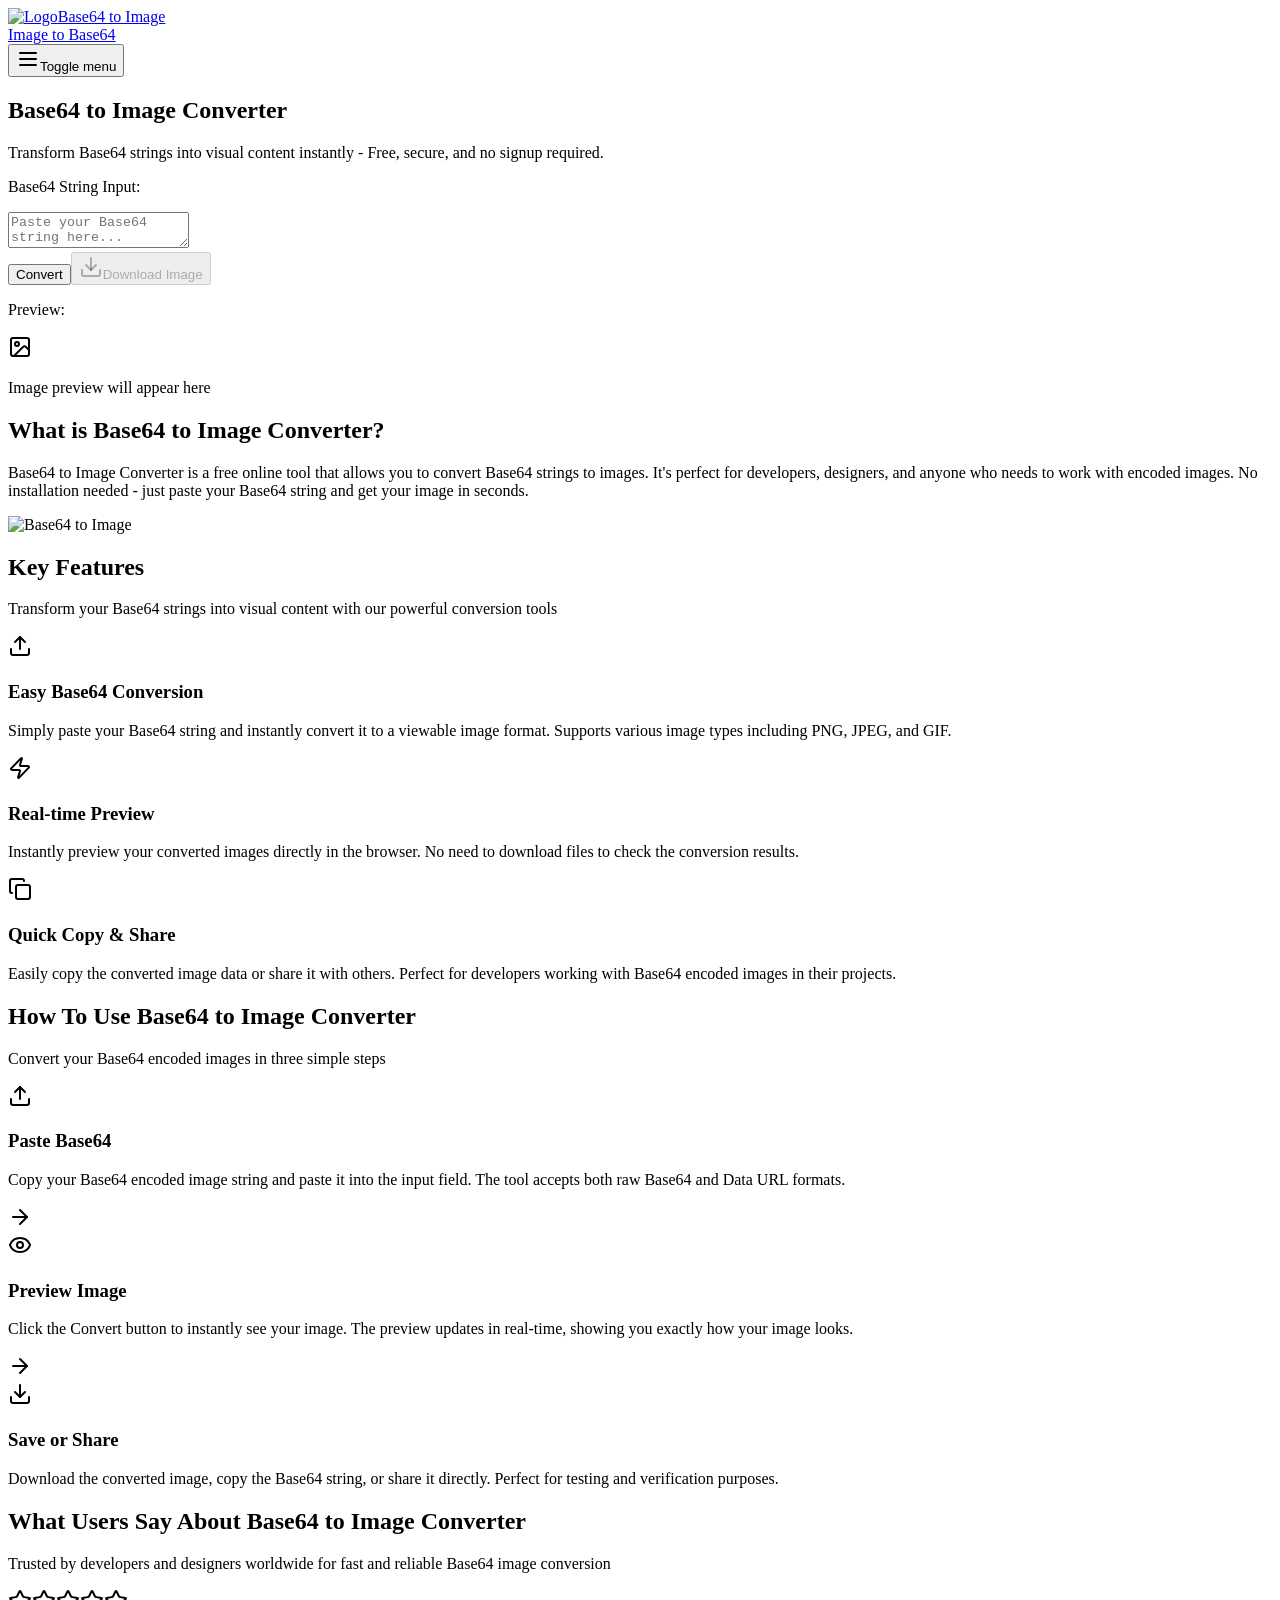
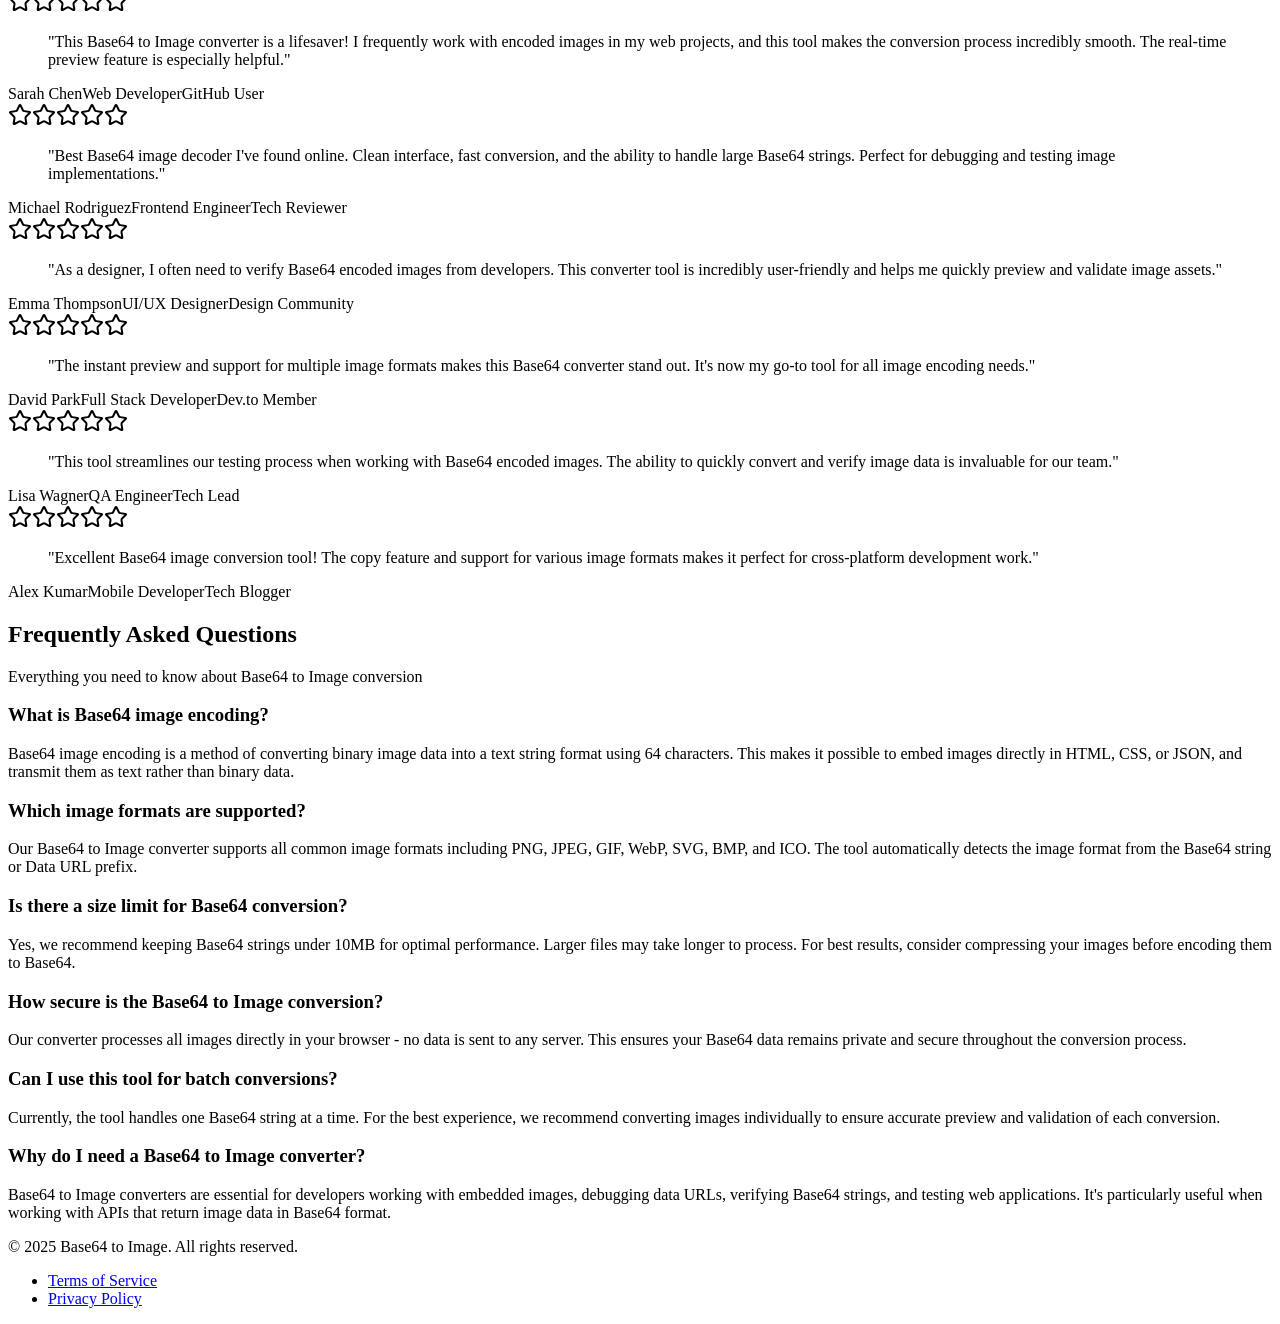
==== commit 6ddb7941: "Update index.html Signed-off-by: Mr Li Px <163276171+MrLiPx@users.noreply.github.com>" ====
--- a/index.html
+++ b/index.html
@@ -1,1011 +1 @@
-<!DOCTYPE html>
-<html lang="en">
-<head>
-  <meta charset="UTF-8" />
-  <meta name="viewport" content="width=device-width, initial-scale=1.0" />
-  <title>media-to-base64</title>
-  <link rel="icon" type="image/png" href="assets/logo.png" />
-  <link rel="stylesheet" href="https://fonts.googleapis.com/css2?family=IBM+Plex+Mono:wght@400;500&family=IBM+Plex+Sans:wght@400;500;600&display=swap" />
-  <link rel="stylesheet" href="https://cdn-uicons.flaticon.com/4.0.0/uicons-regular-rounded/css/uicons-regular-rounded.css" />
-  <style>
-    *, *::before, *::after { box-sizing: border-box; margin: 0; padding: 0; }
-
-    :root {
-      --bg:        #f1f2f5;
-      --surface:   #ffffff;
-      --surface2:  #f7f8fb;
-      --border:    #e1e3ec;
-      --border2:   #c8ccd8;
-      --accent:    #4a6cf7;
-      --accent-h:  #3356e0;
-      --accent-bg: #eef1fe;
-      --danger:    #c94040;
-      --danger-bg: #fdf1f1;
-      --success:   #1e7c52;
-      --warn:      #b06000;
-      --warn-bg:   #fff8ec;
-      --text:      #17192a;
-      --text2:     #46486e;
-      --muted:     #8e8eae;
-      --mono:      'IBM Plex Mono', monospace;
-      --sans:      'IBM Plex Sans', sans-serif;
-      --r:         10px;
-      --shadow:    0 1px 3px rgba(0,0,0,0.07), 0 5px 14px rgba(0,0,0,0.05);
-    }
-
-    body { background: var(--bg); color: var(--text); font-family: var(--sans); min-height: 100vh; font-size: 14px; line-height: 1.5; }
-    .wrapper { max-width: 800px; margin: 0 auto; padding: 0 20px 80px; }
-
-    /* Header */
-    header { padding: 32px 0 24px; display: flex; align-items: center; gap: 13px; animation: fadeDown .4s ease both; }
-    .logo-img { width: 38px; height: 38px; border-radius: 9px; object-fit: contain; flex-shrink: 0; }
-    .logo-fallback {
-      width: 38px; height: 38px; background: var(--accent); border-radius: 9px;
-      display: none; align-items: center; justify-content: center;
-      font-family: var(--mono); font-size: .58rem; font-weight: 500; color: #fff; flex-shrink: 0;
-    }
-    .logo-name { font-family: var(--mono); font-size: 1.25rem; font-weight: 500; color: var(--text); letter-spacing: -.3px; line-height: 1.2; }
-    .logo-name em { color: var(--accent); font-style: normal; }
-    .logo-sub { font-family: var(--mono); font-size: .7rem; color: var(--muted); margin-top: 2px; }
-
-    /* Mode toggle */
-    .mode-wrap { margin-bottom: 14px; animation: fadeUp .4s .07s ease both; }
-    .mode-toggle { display: inline-flex; background: var(--surface); border: 1px solid var(--border); border-radius: var(--r); overflow: hidden; box-shadow: var(--shadow); }
-    .mode-btn {
-      background: transparent; border: none; color: var(--muted); font-family: var(--mono);
-      font-size: .72rem; letter-spacing: .08em; padding: 9px 22px; cursor: pointer;
-      display: flex; align-items: center; gap: 7px; transition: background .14s, color .14s;
-    }
-    .mode-btn i { font-size: 1rem; }
-    .mode-btn.active { background: var(--accent); color: #fff; font-weight: 500; }
-    .mode-btn:hover:not(.active) { background: var(--bg); color: var(--text2); }
-
-    /* Card */
-    .card, .out-card {
-      background: var(--surface); border: 1px solid var(--border);
-      border-radius: var(--r); overflow: hidden; box-shadow: var(--shadow);
-    }
-    .card     { animation: fadeUp .4s .13s ease both; }
-    .out-card { animation: fadeUp .4s .21s ease both; }
-
-    .card-hd {
-      display: flex; align-items: center; justify-content: space-between;
-      padding: 10px 14px; border-bottom: 1px solid var(--border); background: var(--surface2);
-    }
-    .card-title {
-      font-family: var(--mono); font-size: .67rem; color: var(--muted);
-      letter-spacing: .1em; text-transform: uppercase; display: flex; align-items: center; gap: 6px;
-    }
-    .card-title i { font-size: .95rem; }
-    .badge {
-      font-family: var(--mono); font-size: .6rem; color: var(--muted);
-      background: var(--bg); border: 1px solid var(--border); border-radius: 4px; padding: 1px 7px;
-    }
-    .badge.accent { background: var(--accent-bg); border-color: rgba(74,108,247,.25); color: var(--accent); }
-
-    textarea {
-      width: 100%; min-height: 130px; background: transparent; border: none; outline: none;
-      resize: vertical; font-family: var(--mono); font-size: .83rem; color: var(--text);
-      padding: 13px 14px; line-height: 1.8; display: block;
-    }
-    textarea::placeholder { color: var(--muted); }
-
-    /* Section */
-    .section { border-top: 1px solid var(--border); padding: 10px 14px; background: var(--surface2); }
-    .section-lbl {
-      font-family: var(--mono); font-size: .63rem; color: var(--muted);
-      letter-spacing: .1em; text-transform: uppercase; margin-bottom: 7px;
-      display: flex; align-items: center; gap: 5px;
-    }
-    .section-lbl i { font-size: .85rem; }
-
-    .input-row { display: flex; gap: 7px; }
-    .text-input {
-      flex: 1; min-width: 0; background: var(--surface); border: 1px solid var(--border);
-      border-radius: 6px; font-family: var(--mono); font-size: .77rem; color: var(--text);
-      padding: 7px 11px; outline: none; transition: border-color .13s, box-shadow .13s;
-    }
-    .text-input::placeholder { color: var(--muted); }
-    .text-input:focus   { border-color: var(--accent); box-shadow: 0 0 0 3px rgba(74,108,247,.1); }
-    .text-input.is-err  { border-color: var(--danger);  box-shadow: 0 0 0 3px rgba(201,64,64,.09); }
-
-    .btn-sm {
-      font-family: var(--mono); font-size: .7rem; letter-spacing: .06em; padding: 7px 13px;
-      border-radius: 6px; border: 1px solid var(--accent); background: var(--accent-bg); color: var(--accent);
-      cursor: pointer; white-space: nowrap; flex-shrink: 0;
-      display: flex; align-items: center; gap: 5px; transition: all .13s;
-    }
-    .btn-sm i { font-size: .9rem; }
-    .btn-sm:hover    { background: var(--accent); color: #fff; }
-    .btn-sm:disabled { opacity: .42; cursor: not-allowed; }
-
-    .msg { font-family: var(--mono); font-size: .68rem; margin-top: 5px; min-height: 15px; display: flex; align-items: center; gap: 4px; }
-    .msg i { font-size: .82rem; }
-    .msg.loading { color: var(--accent); }
-    .msg.ok      { color: var(--success); }
-    .msg.err     { color: var(--danger); }
-    .msg.warn    { color: var(--warn); }
-
-    /* Drop zone */
-    .drop-zone {
-      border: 1.5px dashed var(--border2); border-radius: 8px; margin: 10px 14px; padding: 18px 14px;
-      text-align: center; cursor: pointer; font-family: var(--mono); font-size: .74rem; color: var(--muted);
-      transition: all .14s; display: flex; align-items: center; justify-content: center; gap: 8px;
-    }
-    .drop-zone i { font-size: 1.2rem; }
-    .drop-zone input { display: none; }
-    .drop-zone:hover, .drop-zone.is-over { border-color: var(--accent); background: var(--accent-bg); color: var(--accent); }
-
-    /* Options */
-    .option-row {
-      display: flex; align-items: center; gap: 16px; padding: 9px 14px;
-      border-top: 1px solid var(--border); background: var(--surface2); flex-wrap: wrap;
-    }
-    .check-lbl {
-      display: flex; align-items: center; gap: 6px; font-family: var(--mono);
-      font-size: .72rem; color: var(--text2); cursor: pointer; user-select: none;
-    }
-    .check-lbl input { accent-color: var(--accent); width: 13px; height: 13px; cursor: pointer; }
-
-    /* Action bar */
-    .action-bar {
-      display: flex; align-items: center; gap: 6px; padding: 10px 14px;
-      border-top: 1px solid var(--border); background: var(--surface2); flex-wrap: wrap;
-    }
-    .btn {
-      font-family: var(--mono); font-size: .71rem; letter-spacing: .04em; padding: 7px 14px;
-      border-radius: 6px; border: none; cursor: pointer;
-      display: flex; align-items: center; gap: 6px; transition: all .13s;
-    }
-    .btn i { font-size: .95rem; }
-    .btn-primary       { background: var(--accent); color: #fff; }
-    .btn-primary:hover { background: var(--accent-h); }
-    .btn-ghost         { background: var(--surface); border: 1px solid var(--border); color: var(--text2); }
-    .btn-ghost:hover   { border-color: var(--accent); color: var(--accent); background: var(--accent-bg); }
-    .btn-muted         { background: transparent; border: 1px solid transparent; color: var(--muted); }
-    .btn-muted:hover   { color: var(--danger); background: var(--danger-bg); }
-    .spacer { flex: 1; }
-
-    .arrow { text-align: center; padding: 10px 0; color: var(--border2); font-size: 1.3rem; }
-
-    /* Output */
-    .out-body { padding: 14px; min-height: 90px; }
-    .out-text { font-family: var(--mono); font-size: .83rem; line-height: 1.85; word-break: break-all; white-space: pre-wrap; color: var(--text); }
-    .out-text.is-empty { color: var(--muted); font-style: italic; }
-    .out-text.is-error { color: var(--danger); }
-
-    .trunc-row {
-      display: flex; align-items: center; gap: 8px; margin-top: 10px;
-      font-family: var(--mono); font-size: .7rem; color: var(--muted); flex-wrap: wrap;
-    }
-    .btn-pill {
-      font-family: var(--mono); font-size: .67rem; padding: 3px 10px; border-radius: 100px;
-      border: 1px solid var(--accent); background: var(--accent-bg); color: var(--accent);
-      cursor: pointer; display: flex; align-items: center; gap: 4px; transition: all .12s;
-    }
-    .btn-pill i { font-size: .8rem; }
-    .btn-pill:hover { background: var(--accent); color: #fff; }
-
-    /* Data URI */
-    .datauri-section { border-top: 1px solid var(--border); padding: 11px 14px; background: var(--surface2); }
-    .datauri-hd { display: flex; align-items: center; justify-content: space-between; margin-bottom: 8px; flex-wrap: wrap; gap: 6px; }
-    .datauri-builder {
-      display: flex; align-items: stretch; border: 1px solid var(--border);
-      border-radius: 6px; overflow: hidden; background: var(--surface); font-family: var(--mono); font-size: .74rem;
-    }
-    .datauri-prefix { background: var(--accent-bg); color: var(--accent); border-right: 1px solid var(--border); padding: 7px 9px; display: flex; align-items: center; flex-shrink: 0; user-select: none; }
-    .datauri-mime {
-      flex: 1; min-width: 60px; border: none; outline: none; background: transparent;
-      font-family: var(--mono); font-size: .74rem; color: var(--text); padding: 7px 8px;
-    }
-    .datauri-mime::placeholder { color: var(--muted); }
-    .datauri-sep { background: var(--surface2); color: var(--muted); border-left: 1px solid var(--border); padding: 7px 8px; display: flex; align-items: center; flex-shrink: 0; user-select: none; }
-    .datauri-out { display: flex; margin-top: 8px; border: 1px solid var(--border); border-radius: 6px; overflow: hidden; background: var(--surface); }
-    .datauri-val {
-      flex: 1; font-family: var(--mono); font-size: .71rem; color: var(--text2);
-      padding: 8px 10px; word-break: break-all; white-space: pre-wrap; line-height: 1.6;
-      max-height: 72px; overflow-y: auto; min-width: 0;
-    }
-    .datauri-val.is-empty { color: var(--muted); font-style: italic; }
-    .datauri-copy-btn {
-      font-family: var(--mono); font-size: .67rem; padding: 0 12px; border: none;
-      border-left: 1px solid var(--border); background: var(--surface2); color: var(--accent);
-      cursor: pointer; flex-shrink: 0; display: flex; align-items: center; gap: 4px;
-      transition: background .13s; white-space: nowrap;
-    }
-    .datauri-copy-btn i { font-size: .9rem; }
-    .datauri-copy-btn:hover { background: var(--accent-bg); }
-
-    /* Preview */
-    .preview-section {
-      display: none; flex-direction: column; gap: 10px;
-      padding: 14px; border-top: 1px solid var(--border); background: var(--surface2);
-    }
-    .preview-section.visible { display: flex; }
-    .preview-lbl { font-family: var(--mono); font-size: .63rem; color: var(--muted); letter-spacing: .09em; text-transform: uppercase; display: flex; align-items: center; gap: 5px; }
-    .preview-lbl i { font-size: .9rem; }
-    .preview-img {
-      max-width: 100%; max-height: 360px; object-fit: contain; border-radius: 7px;
-      border: 1px solid var(--border); display: block;
-      background: repeating-conic-gradient(#e6e6ee 0% 25%, #f2f2f8 0% 50%) 0 0 / 14px 14px;
-    }
-    .preview-video {
-      width: 100%; max-height: 400px; border-radius: 7px;
-      border: 1px solid var(--border); display: block; background: #111; outline: none;
-    }
-    .preview-meta { font-family: var(--mono); font-size: .67rem; color: var(--muted); display: flex; flex-wrap: wrap; gap: 10px; align-items: center; }
-    .preview-meta a { color: var(--accent); text-decoration: none; display: inline-flex; align-items: center; gap: 3px; }
-    .preview-meta a:hover { text-decoration: underline; }
-
-    /* Stats */
-    .stats { display: flex; gap: 18px; padding: 8px 14px; border-top: 1px solid var(--border); font-family: var(--mono); font-size: .65rem; color: var(--muted); background: var(--surface2); flex-wrap: wrap; }
-    .sv { color: var(--accent); }
-
-    /* Toast */
-    .toast {
-      position: fixed; bottom: 20px; right: 20px; background: var(--text); color: #fff;
-      font-family: var(--mono); font-size: .71rem; padding: 9px 15px; border-radius: 8px;
-      z-index: 999; transform: translateY(54px); opacity: 0; transition: all .2s ease;
-      box-shadow: 0 4px 18px rgba(0,0,0,.22); display: flex; align-items: center; gap: 7px;
-      pointer-events: none;
-    }
-    .toast i { font-size: 1rem; }
-    .toast.show { transform: translateY(0); opacity: 1; }
-
-    /* Footer */
-    footer {
-      margin-top: 42px; padding-top: 16px; border-top: 1px solid var(--border);
-      display: flex; justify-content: space-between; align-items: center; flex-wrap: wrap; gap: 8px;
-      font-family: var(--mono); font-size: .66rem; color: var(--muted);
-      animation: fadeUp .4s .32s ease both;
-    }
-    footer a { color: var(--muted); text-decoration: none; transition: color .13s; display: flex; align-items: center; gap: 4px; }
-    footer a:hover { color: var(--accent); }
-
-    @keyframes fadeDown { from { opacity: 0; transform: translateY(-12px); } to { opacity: 1; transform: translateY(0); } }
-    @keyframes fadeUp   { from { opacity: 0; transform: translateY( 12px); } to { opacity: 1; transform: translateY(0); } }
-
-    @media (max-width: 520px) {
-      .input-row { flex-direction: column; }
-      .btn-sm    { width: 100%; justify-content: center; }
-      .stats     { gap: 10px; }
-      .mode-btn  { padding: 9px 14px; }
-    }
-  </style>
-</head>
-<body>
-<div class="wrapper">
-
-  <!-- Header -->
-  <header>
-    <img class="logo-img" src="assets/logo.png" alt="logo"
-      onerror="this.style.display='none';document.getElementById('logoFb').style.display='flex';" />
-    <div class="logo-fallback" id="logoFb">m2b</div>
-    <div>
-      <div class="logo-name">media<em>-to-</em>base64</div>
-      <div class="logo-sub">encode · decode · images &amp; videos · open source</div>
-    </div>
-  </header>
-
-  <!-- Mode -->
-  <div class="mode-wrap">
-    <div class="mode-toggle">
-      <button class="mode-btn active" id="encodeBtn" onclick="setMode('encode')">
-        <i class="fi fi-rr-lock"></i> ENCODE
-      </button>
-      <button class="mode-btn" id="decodeBtn" onclick="setMode('decode')">
-        <i class="fi fi-rr-unlock"></i> DECODE
-      </button>
-    </div>
-  </div>
-
-  <!-- Input Card -->
-  <div class="card">
-    <div class="card-hd">
-      <div class="card-title"><i class="fi fi-rr-pencil"></i><span id="cardTitle">Encode — paste or load a media file</span></div>
-      <span class="badge" id="inputBadge">image / video</span>
-    </div>
-
-    <textarea id="inputText"
-      placeholder="Paste Base64 here, or load a media file below..."
-      oninput="onInputChange()"></textarea>
-
-    <!-- URL import — reads ?import= from address bar or manual entry -->
-    <div class="section">
-      <div class="section-lbl"><i class="fi fi-rr-link"></i> Import file from URL</div>
-      <div class="input-row">
-        <input class="text-input" id="urlInput" type="url"
-          placeholder="https://example.com/file.png"
-          onkeydown="if(event.key==='Enter') fetchUrl()" />
-        <button class="btn-sm" id="fetchBtn" onclick="fetchUrl()">
-          <i class="fi fi-rr-cloud-download-alt"></i> FETCH
-        </button>
-      </div>
-      <div class="msg" id="urlMsg"></div>
-    </div>
-
-    <!-- Drop zone -->
-    <div class="drop-zone" id="dropZone" onclick="document.getElementById('fileInput').click()">
-      <input type="file" id="fileInput" onchange="loadFile(this.files[0])" />
-      <i class="fi fi-rr-folder-upload"></i>
-      <span>Drop an image or video here, or <u style="color:var(--accent);cursor:pointer">click to browse</u></span>
-    </div>
-
-    <!-- Options -->
-    <div class="option-row">
-      <label class="check-lbl"><input type="checkbox" id="optUrlSafe" onchange="onInputChange()" /> URL-safe</label>
-      <label class="check-lbl"><input type="checkbox" id="optNoPad"   onchange="onInputChange()" /> No padding</label>
-      <label class="check-lbl"><input type="checkbox" id="optAuto" checked /> Auto-run</label>
-    </div>
-
-    <div class="action-bar">
-      <button class="btn btn-primary" onclick="run()"><i class="fi fi-rr-play"></i> RUN</button>
-      <button class="btn btn-ghost"   onclick="copyInput()"><i class="fi fi-rr-copy-alt"></i> COPY INPUT</button>
-      <div class="spacer"></div>
-      <button class="btn btn-muted"   onclick="clearAll()"><i class="fi fi-rr-trash"></i> CLEAR</button>
-    </div>
-  </div>
-
-  <div class="arrow"><i class="fi fi-rr-arrow-small-down"></i></div>
-
-  <!-- Output Card -->
-  <div class="out-card">
-    <div class="card-hd">
-      <div class="card-title"><i class="fi fi-rr-terminal"></i><span id="outTitle">Output</span></div>
-      <span class="badge accent" id="outBadge">—</span>
-    </div>
-
-    <div class="out-body">
-      <div class="out-text is-empty" id="outText">// result will appear here...</div>
-      <div class="trunc-row" id="truncRow" style="display:none">
-        <span id="truncMsg"></span>
-        <button class="btn-pill" onclick="showFull()"><i class="fi fi-rr-expand"></i> Show all</button>
-        <button class="btn-pill" onclick="copyOutput()"><i class="fi fi-rr-copy-alt"></i> Copy full</button>
-      </div>
-    </div>
-
-    <!-- Data URI builder -->
-    <div class="datauri-section" id="dataUriSection" style="display:none">
-      <div class="datauri-hd">
-        <div class="section-lbl" style="margin-bottom:0"><i class="fi fi-rr-code-simple"></i> Data URI</div>
-        <label class="check-lbl" style="font-size:.67rem">
-          <input type="checkbox" id="optDataUri" checked onchange="updateDataUri()" /> auto-generate
-        </label>
-      </div>
-      <div class="datauri-builder">
-        <span class="datauri-prefix">data:</span>
-        <input class="datauri-mime" id="dataMime" type="text" placeholder="image/png" oninput="updateDataUri()" />
-        <span class="datauri-sep">;base64,</span>
-      </div>
-      <div class="datauri-out">
-        <div class="datauri-val is-empty" id="dataUriVal">// will appear here...</div>
-        <button class="datauri-copy-btn" onclick="copyDataUri()"><i class="fi fi-rr-copy-alt"></i> COPY</button>
-      </div>
-    </div>
-
-    <!-- File Preview -->
-    <div class="preview-section" id="previewSection">
-      <div class="preview-lbl"><i class="fi fi-rr-eye"></i><span id="previewLbl">Preview</span></div>
-      <div id="previewContent"></div>
-      <div class="preview-meta" id="previewMeta"></div>
-    </div>
-
-    <div class="stats">
-      <span>in: <span class="sv" id="sIn">—</span></span>
-      <span>out: <span class="sv" id="sOut">—</span></span>
-      <span>ratio: <span class="sv" id="sRatio">—</span></span>
-      <span id="sMimeWrap" style="display:none">type: <span class="sv" id="sMimeVal"></span></span>
-    </div>
-
-    <div class="action-bar">
-      <button class="btn btn-ghost" onclick="copyOutput()"><i class="fi fi-rr-copy-alt"></i> COPY BASE64</button>
-      <button class="btn btn-ghost" onclick="swapIO()"><i class="fi fi-rr-exchange"></i> SWAP</button>
-      <div class="spacer"></div>
-      <button class="btn btn-ghost" onclick="downloadOutput()"><i class="fi fi-rr-download"></i> DOWNLOAD</button>
-    </div>
-  </div>
-
-  <footer>
-    <span>media-to-base64 · MIT ·
-      <a href="https://github.com/MrLiPx" target="_blank"><i class="fi fi-rr-user"></i> @MrLiPx</a>
-    </span>
-    <a href="https://github.com/MrLiPx/media-to-base64" target="_blank">
-      <i class="fi fi-rr-code-branch"></i> GitHub ↗
-    </a>
-  </footer>
-</div>
-
-<div class="toast" id="toast"><i id="toastIcon" class="fi fi-rr-check"></i><span id="toastMsg"></span></div>
-
-<script>
-'use strict';
-
-/* ───────────────────────────── Constants ───────────────────────────── */
-const TRUNC      = 2000;
-const PROXY      = 'https://api.allorigins.win/raw?url=';
-const FETCH_MS   = 15000;   // timeout ms — use setTimeout, NOT AbortSignal.timeout (cloning bug)
-
-/* ───────────────────────────── State ───────────────────────────── */
-let mode          = 'encode';
-let fullOutput    = '';          // raw base64 (encode) or decoded text (decode)
-let rawBytes      = null;        // Uint8Array of the loaded/decoded file
-let fileMime      = '';          // detected or user-supplied MIME
-let activeBlobUrl = null;        // current blob:// URL for preview
-let fetchAborter  = null;        // AbortController for in-flight fetches
-
-/* ───────────────────────────── DOM helpers ───────────────────────────── */
-const $ = id => document.getElementById(id);
-
-function fmtBytes(n) {
-  n = Number(n) || 0;
-  if (n < 1024)    return n + ' B';
-  if (n < 1048576) return (n / 1024).toFixed(1) + ' KB';
-  return (n / 1048576).toFixed(2) + ' MB';
-}
-
-function toast(msg, icon) {
-  icon = icon || 'fi-rr-check';
-  $('toastMsg').textContent = msg;
-  $('toastIcon').className  = 'fi ' + icon;
-  const t = $('toast');
-  t.classList.add('show');
-  clearTimeout(t._t);
-  t._t = setTimeout(() => t.classList.remove('show'), 2500);
-}
-
-function setMsg(elId, type, html) {
-  const el = $(elId);
-  el.className = 'msg' + (type ? ' ' + type : '');
-  el.innerHTML = html || '';
-}
-
-/* ───────────────────────────── ?import= param ───────────────────────── */
-(function readImportParam() {
-  try {
-    const url      = new URL(location.href);
-    const importUrl = url.searchParams.get('import');
-    if (importUrl) {
-      $('urlInput').value = importUrl;
-      // Delay slightly so the page finishes setting up
-      setTimeout(fetchUrl, 200);
-    }
-  } catch (_) { /* no URL API in some embedded envs */ }
-})();
-
-/* ───────────────────────────── Mode ───────────────────────────── */
-function setMode(m) {
-  mode = m;
-  $('encodeBtn').classList.toggle('active', m === 'encode');
-  $('decodeBtn').classList.toggle('active', m === 'decode');
-  $('cardTitle').textContent  = m === 'encode' ? 'Encode — paste or load a media file' : 'Decode — paste Base64 string';
-  $('inputBadge').textContent = m === 'encode' ? 'image / video' : 'base64';
-  $('inputText').placeholder  = m === 'encode'
-    ? 'Paste Base64 here, or load a media file below...'
-    : 'Paste a Base64 string here...';
-  clearOutput();
-  onInputChange();
-}
-
-/* ───────────────────────────── Encode ───────────────────────────── */
-function encodeRaw(raw) {
-  // raw is a binary string (from readAsBinaryString) or plain UTF-8 text.
-  // If any char > 0x7F treat it as binary and btoa directly.
-  const isBin = /[\x80-\xff]/.test(raw);
-  let b64 = isBin ? btoa(raw) : btoa(unescape(encodeURIComponent(raw)));
-
-  if ($('optUrlSafe').checked) b64 = b64.replace(/\+/g, '-').replace(/\//g, '_');
-  if ($('optNoPad').checked)   b64 = b64.replace(/=+$/, '');
-  return b64;
-}
-
-/* ───────────────────────────── Decode ───────────────────────────── */
-function decodeB64(raw) {
-  let b64 = raw.trim().replace(/[\r\n\s]/g, '');
-
-  // Accept data URIs pasted in
-  const dm = b64.match(/^data:([^;,]+)(?:;[^,]+)?;base64,(.+)$/i);
-  if (dm) { fileMime = dm[1]; b64 = dm[2]; }
-
-  // Normalise URL-safe chars + padding
-  b64 = b64.replace(/-/g, '+').replace(/_/g, '/');
-  const rem = b64.length % 4;
-  if (rem) b64 += '='.repeat(4 - rem);
-
-  const binStr = atob(b64);          // throws on bad input
-  const bytes  = Uint8Array.from(binStr, c => c.charCodeAt(0));
-  return { b64, bytes };
-}
-
-/* ───────────────────────────── Run ───────────────────────────── */
-function run() {
-  const raw = $('inputText').value;
-  if (!raw.trim()) { clearOutput(); return; }
-
-  try {
-    if (mode === 'encode') {
-      const b64 = encodeRaw(raw);
-      rawBytes = null;   // encoded — preview comes from the b64 itself
-      renderOutput(b64, 'base64', raw.length, b64.length);
-      showDataUri();
-      buildPreview(b64, fileMime);
-
-    } else {
-      const { b64, bytes } = decodeB64(raw);
-      rawBytes = bytes;
-
-      // Is it printable text?
-      let isText = true;
-      const sniff = Math.min(bytes.length, 512);
-      for (let i = 0; i < sniff; i++) {
-        const c = bytes[i];
-        if (c < 9 || (c > 13 && c < 32)) { isText = false; break; }
-      }
-
-      if (isText) {
-        const text = new TextDecoder('utf-8', { fatal: false }).decode(bytes);
-        renderOutput(text, 'text', b64.length, text.length);
-      } else {
-        const hex = Array.from(bytes.slice(0, 32)).map(b => b.toString(16).padStart(2,'0')).join(' ');
-        renderOutput('[binary · ' + fmtBytes(bytes.length) + ']\nhex preview (first 32 bytes):\n' + hex, 'binary', b64.length, bytes.length);
-      }
-
-      hideDataUri();
-      buildPreview(b64, fileMime);
-    }
-
-  } catch (e) {
-    renderError('Error: ' + (e.message || String(e)));
-  }
-}
-
-function onInputChange() { if ($('optAuto').checked) run(); }
-
-/* ───────────────────────────── Output helpers ───────────────────────────── */
-function renderOutput(text, type, inSize, outSize) {
-  fullOutput = text;
-  const el = $('outText');
-  el.textContent = text.length > TRUNC ? text.slice(0, TRUNC) : text;
-  el.className   = 'out-text';
-
-  if (text.length > TRUNC) {
-    $('truncMsg').textContent   = text.length.toLocaleString() + ' chars — showing first ' + TRUNC.toLocaleString();
-    $('truncRow').style.display = 'flex';
-  } else {
-    $('truncRow').style.display = 'none';
-  }
-
-  $('outBadge').textContent = type;
-  $('sIn').textContent      = fmtBytes(inSize);
-  $('sOut').textContent     = fmtBytes(outSize);
-  $('sRatio').textContent   = (inSize && outSize) ? (outSize / inSize).toFixed(2) + '×' : '—';
-
-  if (fileMime) {
-    $('sMimeWrap').style.display = 'inline';
-    $('sMimeVal').textContent    = fileMime;
-  } else {
-    $('sMimeWrap').style.display = 'none';
-  }
-}
-
-function renderError(msg) {
-  fullOutput = '';
-  rawBytes   = null;
-  $('outText').textContent    = '// ' + msg;
-  $('outText').className      = 'out-text is-error';
-  $('truncRow').style.display = 'none';
-  hideDataUri();
-  clearPreview();
-}
-
-function clearOutput() {
-  fullOutput = '';
-  rawBytes   = null;
-  $('outText').textContent    = '// result will appear here...';
-  $('outText').className      = 'out-text is-empty';
-  $('truncRow').style.display = 'none';
-  $('sIn').textContent = $('sOut').textContent = $('sRatio').textContent = '—';
-  $('sMimeWrap').style.display = 'none';
-  hideDataUri();
-  clearPreview();
-}
-
-function showFull() {
-  $('outText').textContent    = fullOutput;
-  $('truncRow').style.display = 'none';
-}
-
-/* ───────────────────────────── Data URI ───────────────────────────── */
-function showDataUri() {
-  $('dataUriSection').style.display = 'block';
-  if (fileMime && !$('dataMime').value) $('dataMime').value = fileMime;
-  updateDataUri();
-}
-
-function hideDataUri() { $('dataUriSection').style.display = 'none'; }
-
-function updateDataUri() {
-  if (!$('optDataUri').checked) {
-    $('dataUriVal').textContent = '// auto-generate disabled';
-    $('dataUriVal').className   = 'datauri-val is-empty';
-    return;
-  }
-  if (!fullOutput || fullOutput.startsWith('//')) return;
-
-  const mime = $('dataMime').value.trim() || 'application/octet-stream';
-  const full = 'data:' + mime + ';base64,' + fullOutput;
-  const el   = $('dataUriVal');
-  // Show a preview of the URI (truncated for display, full is in title)
-  el.textContent = full.length > 180 ? full.slice(0, 180) + '…' : full;
-  el.className   = 'datauri-val';
-  el.title       = full;
-}
-
-function copyDataUri() {
-  if (!fullOutput || fullOutput.startsWith('//')) { toast('Nothing to copy yet.', 'fi-rr-exclamation'); return; }
-  const mime = $('dataMime').value.trim() || 'application/octet-stream';
-  navigator.clipboard.writeText('data:' + mime + ';base64,' + fullOutput)
-    .then(() => toast('Data URI copied!', 'fi-rr-copy-alt'))
-    .catch(() => toast('Clipboard unavailable.', 'fi-rr-exclamation'));
-}
-
-/* ───────────────────────────── Blob + Preview ───────────────────────────── */
-// Base64 magic-byte signatures — images and videos only
-const MIME_SIGS = [
-  ['/9j/',        'image/jpeg'],
-  ['iVBORw0KGgo', 'image/png'],
-  ['R0lGOD',      'image/gif'],
-  ['PHN2Zy',      'image/svg+xml'],  // <svg base64
-  ['AAABAA',      'image/x-icon'],
-  ['GkXfo',       'video/webm'],
-  ['AAAAI',       'video/mp4'],
-  ['AAAAFG',      'video/mp4'],
-  ['AAAAGG',      'video/mp4'],
-  ['AAAAHG',      'video/mp4'],
-  ['ftyp',        'video/mp4'],
-];
-
-function sniffMime(b64) {
-  for (const [sig, mime] of MIME_SIGS) {
-    if (b64.startsWith(sig)) return mime;
-  }
-  // RIFF container — only care about WEBP here (WAV is not a media preview type)
-  if (b64.startsWith('UklGR')) {
-    try {
-      const hdr = atob(b64.slice(0, 24));
-      if (hdr.slice(8, 12) === 'WEBP') return 'image/webp';
-    } catch { /* ignore */ }
-  }
-  return null;
-}
-
-function isPreviewable(mime) {
-  if (!mime) return false;
-  const [type] = mime.split('/');
-  return type === 'image' || type === 'video';
-}
-
-function revokeBlob() {
-  if (activeBlobUrl) { URL.revokeObjectURL(activeBlobUrl); activeBlobUrl = null; }
-}
-
-function makeBlobAndUrl(bytes, mime) {
-  revokeBlob();
-  const blob = new Blob([bytes], { type: mime });
-  activeBlobUrl = URL.createObjectURL(blob);
-  return { blob, url: activeBlobUrl };
-}
-
-function buildPreview(b64, hintMime) {
-  // Normalise base64
-  let norm = b64.replace(/-/g, '+').replace(/_/g, '/').replace(/=+$/, '');
-  const rem = norm.length % 4;
-  if (rem) norm += '='.repeat(4 - rem);
-
-  const mime = hintMime || sniffMime(norm) || '';
-
-  // Only show preview for images and videos
-  if (!isPreviewable(mime)) { clearPreview(); return; }
-
-  // Auto-fill MIME input if empty
-  if (!$('dataMime').value) { $('dataMime').value = mime; updateDataUri(); }
-
-  // Reuse already-stashed bytes if the mime matches, otherwise decode
-  let bytes;
-  if (rawBytes && fileMime === mime) {
-    bytes = rawBytes;
-  } else {
-    try {
-      const bin = atob(norm);
-      bytes = Uint8Array.from(bin, c => c.charCodeAt(0));
-    } catch {
-      clearPreview();
-      return;
-    }
-  }
-
-  const { blob, url } = makeBlobAndUrl(bytes, mime);
-  renderPreview(mime, url, blob.size);
-}
-
-function renderPreview(mime, url, size) {
-  const sec     = $('previewSection');
-  const content = $('previewContent');
-  const meta    = $('previewMeta');
-  const lbl     = $('previewLbl');
-
-  content.innerHTML = '';
-  meta.innerHTML    = '';
-
-  const [mtype] = mime.split('/');
-
-  if (mtype === 'image') {
-    lbl.textContent = 'Image Preview';
-    const img = new Image();
-    img.className = 'preview-img';
-    img.alt       = 'preview';
-    img.onload    = () => {
-      meta.innerHTML = buildMetaHtml(mime, size, url, img.naturalWidth + '×' + img.naturalHeight + 'px');
-    };
-    img.onerror = () => {
-      sec.classList.remove('visible');
-      meta.innerHTML = '<span style="color:var(--danger)"><i class="fi fi-rr-exclamation"></i> Image could not be displayed.</span>';
-    };
-    img.src = url;
-    content.appendChild(img);
-
-  } else if (mtype === 'video') {
-    lbl.textContent = 'Video Preview';
-    const vid = document.createElement('video');
-    vid.className = 'preview-video';
-    vid.controls  = true;
-    vid.preload   = 'metadata';
-    const src = document.createElement('source');
-    src.src  = url;
-    src.type = mime;
-    vid.appendChild(src);
-    vid.onerror = () => {
-      meta.innerHTML = '<span style="color:var(--danger)"><i class="fi fi-rr-exclamation"></i> Video could not be played in this browser.</span> ' + buildMetaHtml(mime, size, url);
-    };
-    content.appendChild(vid);
-    meta.innerHTML = buildMetaHtml(mime, size, url);
-
-  } else {
-    // Should not reach here given isPreviewable() guard, but just in case
-    clearPreview();
-    return;
-  }
-
-  sec.classList.add('visible');
-}
-
-function buildMetaHtml(mime, size, url, extra) {
-  const parts = [
-    '<span>' + mime + '</span>',
-    '<span>' + fmtBytes(size) + '</span>',
-    extra ? '<span>' + extra + '</span>' : '',
-    '<a href="' + url + '" download><i class="fi fi-rr-download"></i> download</a>',
-    '<a href="' + url + '" target="_blank"><i class="fi fi-rr-external-link"></i> open blob://</a>',
-  ];
-  return parts.filter(Boolean).join(' · ');
-}
-
-function clearPreview() {
-  revokeBlob();
-  $('previewSection').classList.remove('visible');
-  $('previewContent').innerHTML = '';
-  $('previewMeta').innerHTML    = '';
-}
-
-/* ───────────────────────────── URL Fetch ───────────────────────────── */
-async function fetchUrl() {
-  const raw = $('urlInput').value.trim();
-  const inp = $('urlInput');
-  const btn = $('fetchBtn');
-
-  inp.classList.remove('is-err');
-  setMsg('urlMsg', '', '');
-
-  if (!raw) {
-    inp.classList.add('is-err');
-    setMsg('urlMsg', 'err', '<i class="fi fi-rr-exclamation"></i> Enter a URL to fetch.');
-    return;
-  }
-
-  let urlObj;
-  try { urlObj = new URL(raw); }
-  catch {
-    inp.classList.add('is-err');
-    setMsg('urlMsg', 'err', '<i class="fi fi-rr-exclamation"></i> Invalid URL — make sure to include https://');
-    return;
-  }
-
-  // Cancel any in-flight fetch
-  if (fetchAborter) { fetchAborter.abort(); }
-  fetchAborter = new AbortController();
-  const signal  = fetchAborter.signal;
-
-  // Manual timeout using setTimeout (avoids AbortSignal.timeout cloning bug)
-  const timeoutId = setTimeout(() => { if (fetchAborter) fetchAborter.abort('timeout'); }, FETCH_MS);
-
-  btn.disabled = true;
-  fileMime     = '';
-  $('dataMime').value = '';
-  setMsg('urlMsg', 'loading', '<i class="fi fi-rr-spinner"></i> Fetching…');
-
-  async function doFetch(url) {
-    const res = await fetch(url, { signal });
-    if (!res.ok) throw new Error('HTTP ' + res.status + ' ' + res.statusText);
-    return res;
-  }
-
-  try {
-    let res;
-    let usedProxy = false;
-
-    try {
-      res = await doFetch(raw);
-    } catch (directErr) {
-      if (signal.aborted) throw directErr;   // real abort / timeout — don't retry
-      // CORS or network error — try proxy
-      usedProxy = true;
-      setMsg('urlMsg', 'loading', '<i class="fi fi-rr-spinner"></i> Retrying via proxy…');
-      res = await doFetch(PROXY + encodeURIComponent(raw));
-    }
-
-    const ct = (res.headers.get('content-type') || '').split(';')[0].trim();
-    if (ct) { fileMime = ct; $('dataMime').value = ct; }
-
-    const buf  = await res.arrayBuffer();
-    // Store as binary string so btoa() works byte-for-byte
-    const arr  = new Uint8Array(buf);
-    let binStr = '';
-    // chunk to avoid call-stack limits on large files
-    const CHUNK = 8192;
-    for (let i = 0; i < arr.length; i += CHUNK) {
-      binStr += String.fromCharCode.apply(null, arr.subarray(i, i + CHUNK));
-    }
-
-    rawBytes = arr;
-    $('inputText').value = binStr;
-
-    const label = fmtBytes(buf.byteLength) + ' from ' + urlObj.hostname + (usedProxy ? ' (via proxy)' : '');
-    setMsg('urlMsg', 'ok', '<i class="fi fi-rr-check"></i> ' + label);
-    onInputChange();
-
-  } catch (err) {
-    inp.classList.add('is-err');
-    let reason;
-    if (err === 'timeout' || (err && err.message && err.message.includes('timeout'))) {
-      reason = 'Request timed out after ' + (FETCH_MS / 1000) + 's.';
-    } else if (signal.aborted) {
-      reason = 'Fetch cancelled.';
-    } else if (err && err.message) {
-      reason = err.message.includes('Failed to fetch') ? 'Network error — CORS blocked on both direct and proxy.' : err.message;
-    } else {
-      reason = 'Unknown fetch error.';
-    }
-    setMsg('urlMsg', 'err', '<i class="fi fi-rr-exclamation"></i> ' + reason);
-  } finally {
-    clearTimeout(timeoutId);
-    fetchAborter = null;
-    btn.disabled = false;
-  }
-}
-
-/* ───────────────────────────── File load ───────────────────────────── */
-function loadFile(file) {
-  if (!file) return;
-
-  fileMime = file.type || '';
-  if (fileMime) $('dataMime').value = fileMime;
-
-  const reader = new FileReader();
-
-  reader.onload = function(e) {
-    $('inputText').value = e.target.result;   // binary string
-    // Also stash raw bytes for preview reuse
-    const arr = new Uint8Array(e.target.result.length);
-    for (let i = 0; i < e.target.result.length; i++) {
-      arr[i] = e.target.result.charCodeAt(i);
-    }
-    rawBytes = arr;
-    toast('Loaded: ' + file.name + ' (' + fmtBytes(file.size) + ')', 'fi-rr-file');
-    onInputChange();
-  };
-
-  reader.onerror = function() {
-    toast('Could not read file: ' + (reader.error ? reader.error.message : 'unknown error'), 'fi-rr-exclamation');
-  };
-
-  reader.readAsBinaryString(file);
-}
-
-/* Drag & drop */
-const dz = $('dropZone');
-['dragenter','dragover'].forEach(ev => dz.addEventListener(ev, e => { e.preventDefault(); dz.classList.add('is-over'); }));
-['dragleave','dragend'].forEach(ev  => dz.addEventListener(ev, () => dz.classList.remove('is-over')));
-dz.addEventListener('drop', e => {
-  e.preventDefault();
-  dz.classList.remove('is-over');
-  const f = e.dataTransfer && e.dataTransfer.files[0];
-  if (f) loadFile(f);
-});
-
-/* ───────────────────────────── Actions ───────────────────────────── */
-function copyOutput() {
-  if (!fullOutput || fullOutput.startsWith('//')) { toast('Nothing to copy yet.', 'fi-rr-exclamation'); return; }
-  navigator.clipboard.writeText(fullOutput)
-    .then(() => toast('Base64 copied!', 'fi-rr-copy-alt'))
-    .catch(() => toast('Clipboard access denied.', 'fi-rr-exclamation'));
-}
-
-function copyInput() {
-  const v = $('inputText').value;
-  if (!v) { toast('Input is empty.', 'fi-rr-exclamation'); return; }
-  navigator.clipboard.writeText(v)
-    .then(() => toast('Input copied.', 'fi-rr-copy-alt'))
-    .catch(() => toast('Clipboard access denied.', 'fi-rr-exclamation'));
-}
-
-function clearAll() {
-  // Cancel any pending fetch
-  if (fetchAborter) { fetchAborter.abort(); fetchAborter = null; }
-  $('inputText').value = '';
-  $('urlInput').value  = '';
-  $('urlInput').classList.remove('is-err');
-  $('dataMime').value  = '';
-  setMsg('urlMsg', '', '');
-  fileMime = '';
-  rawBytes = null;
-  clearOutput();
-}
-
-function swapIO() {
-  if (!fullOutput || fullOutput.startsWith('//')) { toast('Nothing to swap yet.', 'fi-rr-exclamation'); return; }
-  $('inputText').value = fullOutput;
-  fileMime = '';
-  rawBytes = null;
-  $('dataMime').value  = '';
-  setMode(mode === 'encode' ? 'decode' : 'encode');
-  toast('Swapped!', 'fi-rr-exchange');
-}
-
-function downloadOutput() {
-  if (!fullOutput || fullOutput.startsWith('//')) { toast('Nothing to download yet.', 'fi-rr-exclamation'); return; }
-
-  let blob, name;
-
-  if (mode === 'encode') {
-    blob = new Blob([fullOutput], { type: 'text/plain' });
-    name = 'encoded.b64';
-  } else {
-    try {
-      // Re-decode the base64 from the input
-      const src = $('inputText').value.trim().replace(/[\r\n\s]/g, '');
-      const b64 = src.replace(/-/g, '+').replace(/_/g, '/');
-      const rem = b64.length % 4;
-      const padded = b64 + (rem ? '='.repeat(4 - rem) : '');
-      const bin  = atob(padded);
-      const buf  = Uint8Array.from(bin, c => c.charCodeAt(0));
-      const mime = fileMime || 'application/octet-stream';
-      const ext  = mime.split('/')[1] || 'bin';
-      blob = new Blob([buf], { type: mime });
-      name = 'decoded.' + ext.replace(/[^a-z0-9]/gi, '');
-    } catch {
-      blob = new Blob([fullOutput], { type: 'text/plain' });
-      name = 'decoded.txt';
-    }
-  }
-
-  const url = URL.createObjectURL(blob);
-  const a   = document.createElement('a');
-  a.href     = url;
-  a.download = name;
-  document.body.appendChild(a);
-  a.click();
-  document.body.removeChild(a);
-  URL.revokeObjectURL(url);
-}
-</script>
-</body>
-</html>
+<!DOCTYPE html><html lang="en"><head><meta charSet="utf-8"/><meta name="viewport" content="width=device-width, initial-scale=1"/><link rel="preload" as="image" href="/logo.svg"/><link rel="preload" as="image" href="/image/base64-to-image.png"/><link rel="stylesheet" href="/_next/static/css/c7060e2fb47be36b.css" data-precedence="next"/><link rel="preload" as="script" fetchPriority="low" href="/_next/static/chunks/webpack-eaffb0f18f6ee538.js"/><script src="/_next/static/chunks/f36e43cb-f50b7f3f44ca35ce.js" async=""></script><script src="/_next/static/chunks/627-c0a2df7e9abbccc5.js" async=""></script><script src="/_next/static/chunks/main-app-ca3db7d7d4c848fe.js" async=""></script><script src="/_next/static/chunks/970-42694d733db6b922.js" async=""></script><script src="/_next/static/chunks/687-ffe51a296d70c9cd.js" async=""></script><script src="/_next/static/chunks/app/layout-48b6e18065bb6a19.js" async=""></script><script src="/_next/static/chunks/app/page-3bc52d80131a933a.js" async=""></script><link rel="preload" href="https://app.pageview.app/js/script.js" as="script"/><link rel="preload" href="https://www.googletagmanager.com/gtag/js?id=" as="script"/><title>Base64 to Image Converter</title><meta name="description" content="Free online Base64 to Image converter. Instantly convert Base64 strings to PNG, JPEG, GIF, WebP, SVG and more. Preview and download your converted images securely in browser."/><link rel="canonical" href="https://mrlipx.github.io/base64-image-converter/"/><meta name="google-site-verification" content="lTwaQTJ2H6vMNYMUd9ooaLxzvssiGoQEuoRdsOYNX8g"/><meta property="og:title" content="Base64 to Image Converter"/><meta property="og:description" content="Free online Base64 to Image converter. Instantly convert Base64 strings to PNG, JPEG, GIF, WebP, SVG and more. Preview and download your converted images securely in browser."/><meta property="og:image" content="https://mrlipx.github.io/base64-image-converter/image/base64-to-image.png"/><meta property="og:image:width" content="500"/><meta property="og:image:height" content="250"/><meta property="og:type" content="website"/><meta name="twitter:card" content="summary_large_image"/><meta name="twitter:title" content="Base64 to Image Converter"/><meta name="twitter:description" content="Free online Base64 to Image converter. Instantly convert Base64 strings to PNG, JPEG, GIF, WebP, SVG and more. Preview and download your converted images securely in browser."/><meta name="twitter:image" content="https://mrlipx.github.io/base64-image-converter/image/base64-to-image.png"/><meta name="twitter:image:width" content="500"/><meta name="twitter:image:height" content="250"/><script src="/_next/static/chunks/polyfills-42372ed130431b0a.js" noModule=""></script></head><body class="bg-stone-200 antialiased"><div class="flex flex-col min-h-screen"><header class="bg-zinc-800 text-white"><div class="max-w-4xl mx-auto py-2 px-4 flex flex-row items-center justify-between"><div class="flex items-center gap-2"><a href="/" class="flex items-center gap-2 hover:opacity-80"><img src="/logo.svg" alt="Logo" class="h-10"/><span class="text-xl font-bold">Base64 to Image</span></a></div><div class="hidden md:flex items-center gap-6"><a href="/image-to-base64" class="hover:underline whitespace-nowrap">Image to Base64</a></div><button class="inline-flex items-center justify-center gap-2 whitespace-nowrap rounded-md text-sm font-medium ring-offset-background transition-colors focus-visible:outline-none focus-visible:ring-2 focus-visible:ring-ring focus-visible:ring-offset-2 disabled:pointer-events-none disabled:opacity-50 [&amp;_svg]:pointer-events-none [&amp;_svg]:size-4 [&amp;_svg]:shrink-0 border border-input bg-background hover:bg-accent hover:text-accent-foreground h-10 w-10 md:hidden" type="button" aria-haspopup="dialog" aria-expanded="false" aria-controls="radix-:Rdjb:" data-state="closed"><svg xmlns="http://www.w3.org/2000/svg" width="24" height="24" viewBox="0 0 24 24" fill="none" stroke="currentColor" stroke-width="2" stroke-linecap="round" stroke-linejoin="round" class="lucide lucide-menu h-5 w-5"><line x1="4" x2="20" y1="12" y2="12"></line><line x1="4" x2="20" y1="6" y2="6"></line><line x1="4" x2="20" y1="18" y2="18"></line></svg><span class="sr-only">Toggle menu</span></button></div></header><main class="flex-grow w-full max-w-4xl mx-auto px-2 md:px-4"><div class="py-12 space-y-10"><section class="max-w-4xl mx-auto text-center"><h1 class="text-4xl font-bold text-zinc-800 mb-6">Base64 to Image Converter</h1><p class="text-lg">Transform Base64 strings into visual content instantly - Free, secure, and no signup required.</p></section><section><div><div class="rounded-lg border bg-card text-card-foreground shadow-sm"><div class="p-6"><div class="space-y-6"><div><p class="text-sm text-gray-600 mb-2">Base64 String Input:</p><textarea class="flex w-full rounded-md border border-input bg-background px-3 py-2 text-base ring-offset-background placeholder:text-muted-foreground focus-visible:outline-none focus-visible:ring-2 focus-visible:ring-ring focus-visible:ring-offset-2 disabled:cursor-not-allowed disabled:opacity-50 md:text-sm min-h-32" placeholder="Paste your Base64 string here..."></textarea></div><div class="flex gap-4"><button class="inline-flex items-center justify-center gap-2 whitespace-nowrap rounded-md text-sm font-medium ring-offset-background transition-colors focus-visible:outline-none focus-visible:ring-2 focus-visible:ring-ring focus-visible:ring-offset-2 disabled:pointer-events-none disabled:opacity-50 [&amp;_svg]:pointer-events-none [&amp;_svg]:size-4 [&amp;_svg]:shrink-0 bg-primary text-primary-foreground hover:bg-primary/90 h-10 px-4 py-2 flex-1">Convert</button><button class="items-center justify-center whitespace-nowrap rounded-md text-sm font-medium ring-offset-background transition-colors focus-visible:outline-none focus-visible:ring-2 focus-visible:ring-ring focus-visible:ring-offset-2 disabled:pointer-events-none disabled:opacity-50 [&amp;_svg]:pointer-events-none [&amp;_svg]:size-4 [&amp;_svg]:shrink-0 border border-input bg-background hover:bg-accent hover:text-accent-foreground h-10 px-4 py-2 flex gap-2" disabled=""><svg xmlns="http://www.w3.org/2000/svg" width="24" height="24" viewBox="0 0 24 24" fill="none" stroke="currentColor" stroke-width="2" stroke-linecap="round" stroke-linejoin="round" class="lucide lucide-download h-4 w-4"><path d="M21 15v4a2 2 0 0 1-2 2H5a2 2 0 0 1-2-2v-4"></path><polyline points="7 10 12 15 17 10"></polyline><line x1="12" x2="12" y1="15" y2="3"></line></svg>Download Image</button></div><div><p class="text-sm text-gray-600 mb-2">Preview:</p><div class="border rounded-lg p-4 min-h-[200px] flex items-center justify-center"><div class="text-center text-gray-400"><svg xmlns="http://www.w3.org/2000/svg" width="24" height="24" viewBox="0 0 24 24" fill="none" stroke="currentColor" stroke-width="2" stroke-linecap="round" stroke-linejoin="round" class="lucide lucide-image w-16 h-16 mx-auto mb-2"><rect width="18" height="18" x="3" y="3" rx="2" ry="2"></rect><circle cx="9" cy="9" r="2"></circle><path d="m21 15-3.086-3.086a2 2 0 0 0-2.828 0L6 21"></path></svg><p>Image preview will appear here</p></div></div></div></div></div></div></div></section><section><div class="w-full"><div class="rounded-lg border bg-card text-card-foreground shadow-sm w-full"><div class="p-6"><h2 class="text-3xl font-bold text-gray-800 dark:text-gray-100 text-center mb-4">What is Base64 to Image Converter?</h2><div><p class="text-zinc-600 text-center mb-12">Base64 to Image Converter is a free online tool that allows you to convert Base64 strings to images. It&#x27;s perfect for developers, designers, and anyone who needs to work with encoded images. No installation needed - just paste your Base64 string and get your image in seconds.</p><img src="/image/base64-to-image.png" alt="Base64 to Image" class="w-full h-auto rounded"/></div></div></div></div></section><section><div class="w-full"><div class="rounded-lg border bg-card text-card-foreground shadow-sm"><div class="p-6"><h2 class="text-3xl font-bold text-gray-800 dark:text-gray-100 text-center mb-4">Key Features</h2><p class="text-zinc-400 text-center mb-12 max-w-2xl mx-auto">Transform your Base64 strings into visual content with our powerful conversion tools</p><div class="grid md:grid-cols-3 gap-6"><div class="rounded-lg border bg-card text-card-foreground shadow-sm border-zinc-200 dark:border-zinc-800"><div class="p-6"><div class="flex flex-col items-center text-center space-y-4"><div class="mb-4 transform hover:scale-110 transition-transform"><svg xmlns="http://www.w3.org/2000/svg" width="24" height="24" viewBox="0 0 24 24" fill="none" stroke="currentColor" stroke-width="2" stroke-linecap="round" stroke-linejoin="round" class="lucide lucide-upload w-12 h-12 text-blue-500"><path d="M21 15v4a2 2 0 0 1-2 2H5a2 2 0 0 1-2-2v-4"></path><polyline points="17 8 12 3 7 8"></polyline><line x1="12" x2="12" y1="3" y2="15"></line></svg></div><h3 class="text-xl font-semibold text-gray-800 dark:text-gray-100">Easy Base64 Conversion</h3><p class="text-zinc-400">Simply paste your Base64 string and instantly convert it to a viewable image format. Supports various image types including PNG, JPEG, and GIF.</p></div></div></div><div class="rounded-lg border bg-card text-card-foreground shadow-sm border-zinc-200 dark:border-zinc-800"><div class="p-6"><div class="flex flex-col items-center text-center space-y-4"><div class="mb-4 transform hover:scale-110 transition-transform"><svg xmlns="http://www.w3.org/2000/svg" width="24" height="24" viewBox="0 0 24 24" fill="none" stroke="currentColor" stroke-width="2" stroke-linecap="round" stroke-linejoin="round" class="lucide lucide-zap w-12 h-12 text-blue-500"><path d="M4 14a1 1 0 0 1-.78-1.63l9.9-10.2a.5.5 0 0 1 .86.46l-1.92 6.02A1 1 0 0 0 13 10h7a1 1 0 0 1 .78 1.63l-9.9 10.2a.5.5 0 0 1-.86-.46l1.92-6.02A1 1 0 0 0 11 14z"></path></svg></div><h3 class="text-xl font-semibold text-gray-800 dark:text-gray-100">Real-time Preview</h3><p class="text-zinc-400">Instantly preview your converted images directly in the browser. No need to download files to check the conversion results.</p></div></div></div><div class="rounded-lg border bg-card text-card-foreground shadow-sm border-zinc-200 dark:border-zinc-800"><div class="p-6"><div class="flex flex-col items-center text-center space-y-4"><div class="mb-4 transform hover:scale-110 transition-transform"><svg xmlns="http://www.w3.org/2000/svg" width="24" height="24" viewBox="0 0 24 24" fill="none" stroke="currentColor" stroke-width="2" stroke-linecap="round" stroke-linejoin="round" class="lucide lucide-copy w-12 h-12 text-blue-500"><rect width="14" height="14" x="8" y="8" rx="2" ry="2"></rect><path d="M4 16c-1.1 0-2-.9-2-2V4c0-1.1.9-2 2-2h10c1.1 0 2 .9 2 2"></path></svg></div><h3 class="text-xl font-semibold text-gray-800 dark:text-gray-100">Quick Copy &amp; Share</h3><p class="text-zinc-400">Easily copy the converted image data or share it with others. Perfect for developers working with Base64 encoded images in their projects.</p></div></div></div></div></div></div></div></section><section><div class="w-full" id="how-to-use"><div class="rounded-lg border bg-card text-card-foreground shadow-sm"><div class="p-6"><h2 class="text-3xl font-bold text-gray-800 dark:text-gray-100 text-center mb-4">How To Use Base64 to Image Converter</h2><p class="text-zinc-400 text-center mb-12 max-w-2xl mx-auto">Convert your Base64 encoded images in three simple steps</p><div class="flex flex-col md:flex-row justify-between items-center gap-8"><div class="flex flex-col items-center text-center relative"><div class="mb-4 p-4 bg-zinc-100 dark:bg-zinc-800 rounded-full"><svg xmlns="http://www.w3.org/2000/svg" width="24" height="24" viewBox="0 0 24 24" fill="none" stroke="currentColor" stroke-width="2" stroke-linecap="round" stroke-linejoin="round" class="lucide lucide-upload w-8 h-8 text-blue-500"><path d="M21 15v4a2 2 0 0 1-2 2H5a2 2 0 0 1-2-2v-4"></path><polyline points="17 8 12 3 7 8"></polyline><line x1="12" x2="12" y1="3" y2="15"></line></svg></div><h3 class="text-xl font-semibold text-gray-800 dark:text-gray-100 mb-2">Paste Base64</h3><p class="text-zinc-400 max-w-xs">Copy your Base64 encoded image string and paste it into the input field. The tool accepts both raw Base64 and Data URL formats.</p><svg xmlns="http://www.w3.org/2000/svg" width="24" height="24" viewBox="0 0 24 24" fill="none" stroke="currentColor" stroke-width="2" stroke-linecap="round" stroke-linejoin="round" class="lucide lucide-arrow-right hidden md:block h-8 w-8 text-blue-500 absolute -right-12 top-1/2 transform -translate-y-1/2"><path d="M5 12h14"></path><path d="m12 5 7 7-7 7"></path></svg></div><div class="flex flex-col items-center text-center relative"><div class="mb-4 p-4 bg-zinc-100 dark:bg-zinc-800 rounded-full"><svg xmlns="http://www.w3.org/2000/svg" width="24" height="24" viewBox="0 0 24 24" fill="none" stroke="currentColor" stroke-width="2" stroke-linecap="round" stroke-linejoin="round" class="lucide lucide-eye w-8 h-8 text-blue-500"><path d="M2.062 12.348a1 1 0 0 1 0-.696 10.75 10.75 0 0 1 19.876 0 1 1 0 0 1 0 .696 10.75 10.75 0 0 1-19.876 0"></path><circle cx="12" cy="12" r="3"></circle></svg></div><h3 class="text-xl font-semibold text-gray-800 dark:text-gray-100 mb-2">Preview Image</h3><p class="text-zinc-400 max-w-xs">Click the Convert button to instantly see your image. The preview updates in real-time, showing you exactly how your image looks.</p><svg xmlns="http://www.w3.org/2000/svg" width="24" height="24" viewBox="0 0 24 24" fill="none" stroke="currentColor" stroke-width="2" stroke-linecap="round" stroke-linejoin="round" class="lucide lucide-arrow-right hidden md:block h-8 w-8 text-blue-500 absolute -right-12 top-1/2 transform -translate-y-1/2"><path d="M5 12h14"></path><path d="m12 5 7 7-7 7"></path></svg></div><div class="flex flex-col items-center text-center relative"><div class="mb-4 p-4 bg-zinc-100 dark:bg-zinc-800 rounded-full"><svg xmlns="http://www.w3.org/2000/svg" width="24" height="24" viewBox="0 0 24 24" fill="none" stroke="currentColor" stroke-width="2" stroke-linecap="round" stroke-linejoin="round" class="lucide lucide-download w-8 h-8 text-blue-500"><path d="M21 15v4a2 2 0 0 1-2 2H5a2 2 0 0 1-2-2v-4"></path><polyline points="7 10 12 15 17 10"></polyline><line x1="12" x2="12" y1="15" y2="3"></line></svg></div><h3 class="text-xl font-semibold text-gray-800 dark:text-gray-100 mb-2">Save or Share</h3><p class="text-zinc-400 max-w-xs">Download the converted image, copy the Base64 string, or share it directly. Perfect for testing and verification purposes.</p></div></div></div></div></div></section><section><div class="w-full" id="testimonials"><div class="rounded-lg border bg-card text-card-foreground shadow-sm max-w-7xl mx-auto"><div class="p-6"><h2 class="text-3xl font-bold text-gray-800 dark:text-gray-100 text-center mb-4">What Users Say About Base64 to Image Converter</h2><p class="text-zinc-400 text-center mb-12 max-w-2xl mx-auto">Trusted by developers and designers worldwide for fast and reliable Base64 image conversion</p><div class="grid md:grid-cols-2 lg:grid-cols-3 gap-6"><div class="rounded-lg border bg-card text-card-foreground shadow-sm border-zinc-200 dark:border-zinc-800"><div class="p-6"><div class="flex items-center gap-2 mb-4"><svg xmlns="http://www.w3.org/2000/svg" width="24" height="24" viewBox="0 0 24 24" fill="none" stroke="currentColor" stroke-width="2" stroke-linecap="round" stroke-linejoin="round" class="lucide lucide-star w-4 h-4 fill-blue-500 text-blue-500"><path d="M11.525 2.295a.53.53 0 0 1 .95 0l2.31 4.679a2.123 2.123 0 0 0 1.595 1.16l5.166.756a.53.53 0 0 1 .294.904l-3.736 3.638a2.123 2.123 0 0 0-.611 1.878l.882 5.14a.53.53 0 0 1-.771.56l-4.618-2.428a2.122 2.122 0 0 0-1.973 0L6.396 21.01a.53.53 0 0 1-.77-.56l.881-5.139a2.122 2.122 0 0 0-.611-1.879L2.16 9.795a.53.53 0 0 1 .294-.906l5.165-.755a2.122 2.122 0 0 0 1.597-1.16z"></path></svg><svg xmlns="http://www.w3.org/2000/svg" width="24" height="24" viewBox="0 0 24 24" fill="none" stroke="currentColor" stroke-width="2" stroke-linecap="round" stroke-linejoin="round" class="lucide lucide-star w-4 h-4 fill-blue-500 text-blue-500"><path d="M11.525 2.295a.53.53 0 0 1 .95 0l2.31 4.679a2.123 2.123 0 0 0 1.595 1.16l5.166.756a.53.53 0 0 1 .294.904l-3.736 3.638a2.123 2.123 0 0 0-.611 1.878l.882 5.14a.53.53 0 0 1-.771.56l-4.618-2.428a2.122 2.122 0 0 0-1.973 0L6.396 21.01a.53.53 0 0 1-.77-.56l.881-5.139a2.122 2.122 0 0 0-.611-1.879L2.16 9.795a.53.53 0 0 1 .294-.906l5.165-.755a2.122 2.122 0 0 0 1.597-1.16z"></path></svg><svg xmlns="http://www.w3.org/2000/svg" width="24" height="24" viewBox="0 0 24 24" fill="none" stroke="currentColor" stroke-width="2" stroke-linecap="round" stroke-linejoin="round" class="lucide lucide-star w-4 h-4 fill-blue-500 text-blue-500"><path d="M11.525 2.295a.53.53 0 0 1 .95 0l2.31 4.679a2.123 2.123 0 0 0 1.595 1.16l5.166.756a.53.53 0 0 1 .294.904l-3.736 3.638a2.123 2.123 0 0 0-.611 1.878l.882 5.14a.53.53 0 0 1-.771.56l-4.618-2.428a2.122 2.122 0 0 0-1.973 0L6.396 21.01a.53.53 0 0 1-.77-.56l.881-5.139a2.122 2.122 0 0 0-.611-1.879L2.16 9.795a.53.53 0 0 1 .294-.906l5.165-.755a2.122 2.122 0 0 0 1.597-1.16z"></path></svg><svg xmlns="http://www.w3.org/2000/svg" width="24" height="24" viewBox="0 0 24 24" fill="none" stroke="currentColor" stroke-width="2" stroke-linecap="round" stroke-linejoin="round" class="lucide lucide-star w-4 h-4 fill-blue-500 text-blue-500"><path d="M11.525 2.295a.53.53 0 0 1 .95 0l2.31 4.679a2.123 2.123 0 0 0 1.595 1.16l5.166.756a.53.53 0 0 1 .294.904l-3.736 3.638a2.123 2.123 0 0 0-.611 1.878l.882 5.14a.53.53 0 0 1-.771.56l-4.618-2.428a2.122 2.122 0 0 0-1.973 0L6.396 21.01a.53.53 0 0 1-.77-.56l.881-5.139a2.122 2.122 0 0 0-.611-1.879L2.16 9.795a.53.53 0 0 1 .294-.906l5.165-.755a2.122 2.122 0 0 0 1.597-1.16z"></path></svg><svg xmlns="http://www.w3.org/2000/svg" width="24" height="24" viewBox="0 0 24 24" fill="none" stroke="currentColor" stroke-width="2" stroke-linecap="round" stroke-linejoin="round" class="lucide lucide-star w-4 h-4 fill-blue-500 text-blue-500"><path d="M11.525 2.295a.53.53 0 0 1 .95 0l2.31 4.679a2.123 2.123 0 0 0 1.595 1.16l5.166.756a.53.53 0 0 1 .294.904l-3.736 3.638a2.123 2.123 0 0 0-.611 1.878l.882 5.14a.53.53 0 0 1-.771.56l-4.618-2.428a2.122 2.122 0 0 0-1.973 0L6.396 21.01a.53.53 0 0 1-.77-.56l.881-5.139a2.122 2.122 0 0 0-.611-1.879L2.16 9.795a.53.53 0 0 1 .294-.906l5.165-.755a2.122 2.122 0 0 0 1.597-1.16z"></path></svg></div><blockquote class="text-gray-600 dark:text-gray-300 mb-4 min-h-[100px]">&quot;<!-- -->This Base64 to Image converter is a lifesaver! I frequently work with encoded images in my web projects, and this tool makes the conversion process incredibly smooth. The real-time preview feature is especially helpful.<!-- -->&quot;</blockquote><div class="border-t border-zinc-200 dark:border-zinc-700 pt-4"><div class="flex flex-col"><span class="font-semibold text-gray-800 dark:text-gray-100">Sarah Chen</span><span class="text-blue-500 text-sm">Web Developer</span><span class="text-sm text-zinc-500 mt-1">GitHub User</span></div></div></div></div><div class="rounded-lg border bg-card text-card-foreground shadow-sm border-zinc-200 dark:border-zinc-800"><div class="p-6"><div class="flex items-center gap-2 mb-4"><svg xmlns="http://www.w3.org/2000/svg" width="24" height="24" viewBox="0 0 24 24" fill="none" stroke="currentColor" stroke-width="2" stroke-linecap="round" stroke-linejoin="round" class="lucide lucide-star w-4 h-4 fill-blue-500 text-blue-500"><path d="M11.525 2.295a.53.53 0 0 1 .95 0l2.31 4.679a2.123 2.123 0 0 0 1.595 1.16l5.166.756a.53.53 0 0 1 .294.904l-3.736 3.638a2.123 2.123 0 0 0-.611 1.878l.882 5.14a.53.53 0 0 1-.771.56l-4.618-2.428a2.122 2.122 0 0 0-1.973 0L6.396 21.01a.53.53 0 0 1-.77-.56l.881-5.139a2.122 2.122 0 0 0-.611-1.879L2.16 9.795a.53.53 0 0 1 .294-.906l5.165-.755a2.122 2.122 0 0 0 1.597-1.16z"></path></svg><svg xmlns="http://www.w3.org/2000/svg" width="24" height="24" viewBox="0 0 24 24" fill="none" stroke="currentColor" stroke-width="2" stroke-linecap="round" stroke-linejoin="round" class="lucide lucide-star w-4 h-4 fill-blue-500 text-blue-500"><path d="M11.525 2.295a.53.53 0 0 1 .95 0l2.31 4.679a2.123 2.123 0 0 0 1.595 1.16l5.166.756a.53.53 0 0 1 .294.904l-3.736 3.638a2.123 2.123 0 0 0-.611 1.878l.882 5.14a.53.53 0 0 1-.771.56l-4.618-2.428a2.122 2.122 0 0 0-1.973 0L6.396 21.01a.53.53 0 0 1-.77-.56l.881-5.139a2.122 2.122 0 0 0-.611-1.879L2.16 9.795a.53.53 0 0 1 .294-.906l5.165-.755a2.122 2.122 0 0 0 1.597-1.16z"></path></svg><svg xmlns="http://www.w3.org/2000/svg" width="24" height="24" viewBox="0 0 24 24" fill="none" stroke="currentColor" stroke-width="2" stroke-linecap="round" stroke-linejoin="round" class="lucide lucide-star w-4 h-4 fill-blue-500 text-blue-500"><path d="M11.525 2.295a.53.53 0 0 1 .95 0l2.31 4.679a2.123 2.123 0 0 0 1.595 1.16l5.166.756a.53.53 0 0 1 .294.904l-3.736 3.638a2.123 2.123 0 0 0-.611 1.878l.882 5.14a.53.53 0 0 1-.771.56l-4.618-2.428a2.122 2.122 0 0 0-1.973 0L6.396 21.01a.53.53 0 0 1-.77-.56l.881-5.139a2.122 2.122 0 0 0-.611-1.879L2.16 9.795a.53.53 0 0 1 .294-.906l5.165-.755a2.122 2.122 0 0 0 1.597-1.16z"></path></svg><svg xmlns="http://www.w3.org/2000/svg" width="24" height="24" viewBox="0 0 24 24" fill="none" stroke="currentColor" stroke-width="2" stroke-linecap="round" stroke-linejoin="round" class="lucide lucide-star w-4 h-4 fill-blue-500 text-blue-500"><path d="M11.525 2.295a.53.53 0 0 1 .95 0l2.31 4.679a2.123 2.123 0 0 0 1.595 1.16l5.166.756a.53.53 0 0 1 .294.904l-3.736 3.638a2.123 2.123 0 0 0-.611 1.878l.882 5.14a.53.53 0 0 1-.771.56l-4.618-2.428a2.122 2.122 0 0 0-1.973 0L6.396 21.01a.53.53 0 0 1-.77-.56l.881-5.139a2.122 2.122 0 0 0-.611-1.879L2.16 9.795a.53.53 0 0 1 .294-.906l5.165-.755a2.122 2.122 0 0 0 1.597-1.16z"></path></svg><svg xmlns="http://www.w3.org/2000/svg" width="24" height="24" viewBox="0 0 24 24" fill="none" stroke="currentColor" stroke-width="2" stroke-linecap="round" stroke-linejoin="round" class="lucide lucide-star w-4 h-4 fill-blue-500 text-blue-500"><path d="M11.525 2.295a.53.53 0 0 1 .95 0l2.31 4.679a2.123 2.123 0 0 0 1.595 1.16l5.166.756a.53.53 0 0 1 .294.904l-3.736 3.638a2.123 2.123 0 0 0-.611 1.878l.882 5.14a.53.53 0 0 1-.771.56l-4.618-2.428a2.122 2.122 0 0 0-1.973 0L6.396 21.01a.53.53 0 0 1-.77-.56l.881-5.139a2.122 2.122 0 0 0-.611-1.879L2.16 9.795a.53.53 0 0 1 .294-.906l5.165-.755a2.122 2.122 0 0 0 1.597-1.16z"></path></svg></div><blockquote class="text-gray-600 dark:text-gray-300 mb-4 min-h-[100px]">&quot;<!-- -->Best Base64 image decoder I&#x27;ve found online. Clean interface, fast conversion, and the ability to handle large Base64 strings. Perfect for debugging and testing image implementations.<!-- -->&quot;</blockquote><div class="border-t border-zinc-200 dark:border-zinc-700 pt-4"><div class="flex flex-col"><span class="font-semibold text-gray-800 dark:text-gray-100">Michael Rodriguez</span><span class="text-blue-500 text-sm">Frontend Engineer</span><span class="text-sm text-zinc-500 mt-1">Tech Reviewer</span></div></div></div></div><div class="rounded-lg border bg-card text-card-foreground shadow-sm border-zinc-200 dark:border-zinc-800"><div class="p-6"><div class="flex items-center gap-2 mb-4"><svg xmlns="http://www.w3.org/2000/svg" width="24" height="24" viewBox="0 0 24 24" fill="none" stroke="currentColor" stroke-width="2" stroke-linecap="round" stroke-linejoin="round" class="lucide lucide-star w-4 h-4 fill-blue-500 text-blue-500"><path d="M11.525 2.295a.53.53 0 0 1 .95 0l2.31 4.679a2.123 2.123 0 0 0 1.595 1.16l5.166.756a.53.53 0 0 1 .294.904l-3.736 3.638a2.123 2.123 0 0 0-.611 1.878l.882 5.14a.53.53 0 0 1-.771.56l-4.618-2.428a2.122 2.122 0 0 0-1.973 0L6.396 21.01a.53.53 0 0 1-.77-.56l.881-5.139a2.122 2.122 0 0 0-.611-1.879L2.16 9.795a.53.53 0 0 1 .294-.906l5.165-.755a2.122 2.122 0 0 0 1.597-1.16z"></path></svg><svg xmlns="http://www.w3.org/2000/svg" width="24" height="24" viewBox="0 0 24 24" fill="none" stroke="currentColor" stroke-width="2" stroke-linecap="round" stroke-linejoin="round" class="lucide lucide-star w-4 h-4 fill-blue-500 text-blue-500"><path d="M11.525 2.295a.53.53 0 0 1 .95 0l2.31 4.679a2.123 2.123 0 0 0 1.595 1.16l5.166.756a.53.53 0 0 1 .294.904l-3.736 3.638a2.123 2.123 0 0 0-.611 1.878l.882 5.14a.53.53 0 0 1-.771.56l-4.618-2.428a2.122 2.122 0 0 0-1.973 0L6.396 21.01a.53.53 0 0 1-.77-.56l.881-5.139a2.122 2.122 0 0 0-.611-1.879L2.16 9.795a.53.53 0 0 1 .294-.906l5.165-.755a2.122 2.122 0 0 0 1.597-1.16z"></path></svg><svg xmlns="http://www.w3.org/2000/svg" width="24" height="24" viewBox="0 0 24 24" fill="none" stroke="currentColor" stroke-width="2" stroke-linecap="round" stroke-linejoin="round" class="lucide lucide-star w-4 h-4 fill-blue-500 text-blue-500"><path d="M11.525 2.295a.53.53 0 0 1 .95 0l2.31 4.679a2.123 2.123 0 0 0 1.595 1.16l5.166.756a.53.53 0 0 1 .294.904l-3.736 3.638a2.123 2.123 0 0 0-.611 1.878l.882 5.14a.53.53 0 0 1-.771.56l-4.618-2.428a2.122 2.122 0 0 0-1.973 0L6.396 21.01a.53.53 0 0 1-.77-.56l.881-5.139a2.122 2.122 0 0 0-.611-1.879L2.16 9.795a.53.53 0 0 1 .294-.906l5.165-.755a2.122 2.122 0 0 0 1.597-1.16z"></path></svg><svg xmlns="http://www.w3.org/2000/svg" width="24" height="24" viewBox="0 0 24 24" fill="none" stroke="currentColor" stroke-width="2" stroke-linecap="round" stroke-linejoin="round" class="lucide lucide-star w-4 h-4 fill-blue-500 text-blue-500"><path d="M11.525 2.295a.53.53 0 0 1 .95 0l2.31 4.679a2.123 2.123 0 0 0 1.595 1.16l5.166.756a.53.53 0 0 1 .294.904l-3.736 3.638a2.123 2.123 0 0 0-.611 1.878l.882 5.14a.53.53 0 0 1-.771.56l-4.618-2.428a2.122 2.122 0 0 0-1.973 0L6.396 21.01a.53.53 0 0 1-.77-.56l.881-5.139a2.122 2.122 0 0 0-.611-1.879L2.16 9.795a.53.53 0 0 1 .294-.906l5.165-.755a2.122 2.122 0 0 0 1.597-1.16z"></path></svg><svg xmlns="http://www.w3.org/2000/svg" width="24" height="24" viewBox="0 0 24 24" fill="none" stroke="currentColor" stroke-width="2" stroke-linecap="round" stroke-linejoin="round" class="lucide lucide-star w-4 h-4 fill-blue-500 text-blue-500"><path d="M11.525 2.295a.53.53 0 0 1 .95 0l2.31 4.679a2.123 2.123 0 0 0 1.595 1.16l5.166.756a.53.53 0 0 1 .294.904l-3.736 3.638a2.123 2.123 0 0 0-.611 1.878l.882 5.14a.53.53 0 0 1-.771.56l-4.618-2.428a2.122 2.122 0 0 0-1.973 0L6.396 21.01a.53.53 0 0 1-.77-.56l.881-5.139a2.122 2.122 0 0 0-.611-1.879L2.16 9.795a.53.53 0 0 1 .294-.906l5.165-.755a2.122 2.122 0 0 0 1.597-1.16z"></path></svg></div><blockquote class="text-gray-600 dark:text-gray-300 mb-4 min-h-[100px]">&quot;<!-- -->As a designer, I often need to verify Base64 encoded images from developers. This converter tool is incredibly user-friendly and helps me quickly preview and validate image assets.<!-- -->&quot;</blockquote><div class="border-t border-zinc-200 dark:border-zinc-700 pt-4"><div class="flex flex-col"><span class="font-semibold text-gray-800 dark:text-gray-100">Emma Thompson</span><span class="text-blue-500 text-sm">UI/UX Designer</span><span class="text-sm text-zinc-500 mt-1">Design Community</span></div></div></div></div><div class="rounded-lg border bg-card text-card-foreground shadow-sm border-zinc-200 dark:border-zinc-800"><div class="p-6"><div class="flex items-center gap-2 mb-4"><svg xmlns="http://www.w3.org/2000/svg" width="24" height="24" viewBox="0 0 24 24" fill="none" stroke="currentColor" stroke-width="2" stroke-linecap="round" stroke-linejoin="round" class="lucide lucide-star w-4 h-4 fill-blue-500 text-blue-500"><path d="M11.525 2.295a.53.53 0 0 1 .95 0l2.31 4.679a2.123 2.123 0 0 0 1.595 1.16l5.166.756a.53.53 0 0 1 .294.904l-3.736 3.638a2.123 2.123 0 0 0-.611 1.878l.882 5.14a.53.53 0 0 1-.771.56l-4.618-2.428a2.122 2.122 0 0 0-1.973 0L6.396 21.01a.53.53 0 0 1-.77-.56l.881-5.139a2.122 2.122 0 0 0-.611-1.879L2.16 9.795a.53.53 0 0 1 .294-.906l5.165-.755a2.122 2.122 0 0 0 1.597-1.16z"></path></svg><svg xmlns="http://www.w3.org/2000/svg" width="24" height="24" viewBox="0 0 24 24" fill="none" stroke="currentColor" stroke-width="2" stroke-linecap="round" stroke-linejoin="round" class="lucide lucide-star w-4 h-4 fill-blue-500 text-blue-500"><path d="M11.525 2.295a.53.53 0 0 1 .95 0l2.31 4.679a2.123 2.123 0 0 0 1.595 1.16l5.166.756a.53.53 0 0 1 .294.904l-3.736 3.638a2.123 2.123 0 0 0-.611 1.878l.882 5.14a.53.53 0 0 1-.771.56l-4.618-2.428a2.122 2.122 0 0 0-1.973 0L6.396 21.01a.53.53 0 0 1-.77-.56l.881-5.139a2.122 2.122 0 0 0-.611-1.879L2.16 9.795a.53.53 0 0 1 .294-.906l5.165-.755a2.122 2.122 0 0 0 1.597-1.16z"></path></svg><svg xmlns="http://www.w3.org/2000/svg" width="24" height="24" viewBox="0 0 24 24" fill="none" stroke="currentColor" stroke-width="2" stroke-linecap="round" stroke-linejoin="round" class="lucide lucide-star w-4 h-4 fill-blue-500 text-blue-500"><path d="M11.525 2.295a.53.53 0 0 1 .95 0l2.31 4.679a2.123 2.123 0 0 0 1.595 1.16l5.166.756a.53.53 0 0 1 .294.904l-3.736 3.638a2.123 2.123 0 0 0-.611 1.878l.882 5.14a.53.53 0 0 1-.771.56l-4.618-2.428a2.122 2.122 0 0 0-1.973 0L6.396 21.01a.53.53 0 0 1-.77-.56l.881-5.139a2.122 2.122 0 0 0-.611-1.879L2.16 9.795a.53.53 0 0 1 .294-.906l5.165-.755a2.122 2.122 0 0 0 1.597-1.16z"></path></svg><svg xmlns="http://www.w3.org/2000/svg" width="24" height="24" viewBox="0 0 24 24" fill="none" stroke="currentColor" stroke-width="2" stroke-linecap="round" stroke-linejoin="round" class="lucide lucide-star w-4 h-4 fill-blue-500 text-blue-500"><path d="M11.525 2.295a.53.53 0 0 1 .95 0l2.31 4.679a2.123 2.123 0 0 0 1.595 1.16l5.166.756a.53.53 0 0 1 .294.904l-3.736 3.638a2.123 2.123 0 0 0-.611 1.878l.882 5.14a.53.53 0 0 1-.771.56l-4.618-2.428a2.122 2.122 0 0 0-1.973 0L6.396 21.01a.53.53 0 0 1-.77-.56l.881-5.139a2.122 2.122 0 0 0-.611-1.879L2.16 9.795a.53.53 0 0 1 .294-.906l5.165-.755a2.122 2.122 0 0 0 1.597-1.16z"></path></svg><svg xmlns="http://www.w3.org/2000/svg" width="24" height="24" viewBox="0 0 24 24" fill="none" stroke="currentColor" stroke-width="2" stroke-linecap="round" stroke-linejoin="round" class="lucide lucide-star w-4 h-4 fill-blue-500 text-blue-500"><path d="M11.525 2.295a.53.53 0 0 1 .95 0l2.31 4.679a2.123 2.123 0 0 0 1.595 1.16l5.166.756a.53.53 0 0 1 .294.904l-3.736 3.638a2.123 2.123 0 0 0-.611 1.878l.882 5.14a.53.53 0 0 1-.771.56l-4.618-2.428a2.122 2.122 0 0 0-1.973 0L6.396 21.01a.53.53 0 0 1-.77-.56l.881-5.139a2.122 2.122 0 0 0-.611-1.879L2.16 9.795a.53.53 0 0 1 .294-.906l5.165-.755a2.122 2.122 0 0 0 1.597-1.16z"></path></svg></div><blockquote class="text-gray-600 dark:text-gray-300 mb-4 min-h-[100px]">&quot;<!-- -->The instant preview and support for multiple image formats makes this Base64 converter stand out. It&#x27;s now my go-to tool for all image encoding needs.<!-- -->&quot;</blockquote><div class="border-t border-zinc-200 dark:border-zinc-700 pt-4"><div class="flex flex-col"><span class="font-semibold text-gray-800 dark:text-gray-100">David Park</span><span class="text-blue-500 text-sm">Full Stack Developer</span><span class="text-sm text-zinc-500 mt-1">Dev.to Member</span></div></div></div></div><div class="rounded-lg border bg-card text-card-foreground shadow-sm border-zinc-200 dark:border-zinc-800"><div class="p-6"><div class="flex items-center gap-2 mb-4"><svg xmlns="http://www.w3.org/2000/svg" width="24" height="24" viewBox="0 0 24 24" fill="none" stroke="currentColor" stroke-width="2" stroke-linecap="round" stroke-linejoin="round" class="lucide lucide-star w-4 h-4 fill-blue-500 text-blue-500"><path d="M11.525 2.295a.53.53 0 0 1 .95 0l2.31 4.679a2.123 2.123 0 0 0 1.595 1.16l5.166.756a.53.53 0 0 1 .294.904l-3.736 3.638a2.123 2.123 0 0 0-.611 1.878l.882 5.14a.53.53 0 0 1-.771.56l-4.618-2.428a2.122 2.122 0 0 0-1.973 0L6.396 21.01a.53.53 0 0 1-.77-.56l.881-5.139a2.122 2.122 0 0 0-.611-1.879L2.16 9.795a.53.53 0 0 1 .294-.906l5.165-.755a2.122 2.122 0 0 0 1.597-1.16z"></path></svg><svg xmlns="http://www.w3.org/2000/svg" width="24" height="24" viewBox="0 0 24 24" fill="none" stroke="currentColor" stroke-width="2" stroke-linecap="round" stroke-linejoin="round" class="lucide lucide-star w-4 h-4 fill-blue-500 text-blue-500"><path d="M11.525 2.295a.53.53 0 0 1 .95 0l2.31 4.679a2.123 2.123 0 0 0 1.595 1.16l5.166.756a.53.53 0 0 1 .294.904l-3.736 3.638a2.123 2.123 0 0 0-.611 1.878l.882 5.14a.53.53 0 0 1-.771.56l-4.618-2.428a2.122 2.122 0 0 0-1.973 0L6.396 21.01a.53.53 0 0 1-.77-.56l.881-5.139a2.122 2.122 0 0 0-.611-1.879L2.16 9.795a.53.53 0 0 1 .294-.906l5.165-.755a2.122 2.122 0 0 0 1.597-1.16z"></path></svg><svg xmlns="http://www.w3.org/2000/svg" width="24" height="24" viewBox="0 0 24 24" fill="none" stroke="currentColor" stroke-width="2" stroke-linecap="round" stroke-linejoin="round" class="lucide lucide-star w-4 h-4 fill-blue-500 text-blue-500"><path d="M11.525 2.295a.53.53 0 0 1 .95 0l2.31 4.679a2.123 2.123 0 0 0 1.595 1.16l5.166.756a.53.53 0 0 1 .294.904l-3.736 3.638a2.123 2.123 0 0 0-.611 1.878l.882 5.14a.53.53 0 0 1-.771.56l-4.618-2.428a2.122 2.122 0 0 0-1.973 0L6.396 21.01a.53.53 0 0 1-.77-.56l.881-5.139a2.122 2.122 0 0 0-.611-1.879L2.16 9.795a.53.53 0 0 1 .294-.906l5.165-.755a2.122 2.122 0 0 0 1.597-1.16z"></path></svg><svg xmlns="http://www.w3.org/2000/svg" width="24" height="24" viewBox="0 0 24 24" fill="none" stroke="currentColor" stroke-width="2" stroke-linecap="round" stroke-linejoin="round" class="lucide lucide-star w-4 h-4 fill-blue-500 text-blue-500"><path d="M11.525 2.295a.53.53 0 0 1 .95 0l2.31 4.679a2.123 2.123 0 0 0 1.595 1.16l5.166.756a.53.53 0 0 1 .294.904l-3.736 3.638a2.123 2.123 0 0 0-.611 1.878l.882 5.14a.53.53 0 0 1-.771.56l-4.618-2.428a2.122 2.122 0 0 0-1.973 0L6.396 21.01a.53.53 0 0 1-.77-.56l.881-5.139a2.122 2.122 0 0 0-.611-1.879L2.16 9.795a.53.53 0 0 1 .294-.906l5.165-.755a2.122 2.122 0 0 0 1.597-1.16z"></path></svg><svg xmlns="http://www.w3.org/2000/svg" width="24" height="24" viewBox="0 0 24 24" fill="none" stroke="currentColor" stroke-width="2" stroke-linecap="round" stroke-linejoin="round" class="lucide lucide-star w-4 h-4 fill-blue-500 text-blue-500"><path d="M11.525 2.295a.53.53 0 0 1 .95 0l2.31 4.679a2.123 2.123 0 0 0 1.595 1.16l5.166.756a.53.53 0 0 1 .294.904l-3.736 3.638a2.123 2.123 0 0 0-.611 1.878l.882 5.14a.53.53 0 0 1-.771.56l-4.618-2.428a2.122 2.122 0 0 0-1.973 0L6.396 21.01a.53.53 0 0 1-.77-.56l.881-5.139a2.122 2.122 0 0 0-.611-1.879L2.16 9.795a.53.53 0 0 1 .294-.906l5.165-.755a2.122 2.122 0 0 0 1.597-1.16z"></path></svg></div><blockquote class="text-gray-600 dark:text-gray-300 mb-4 min-h-[100px]">&quot;<!-- -->This tool streamlines our testing process when working with Base64 encoded images. The ability to quickly convert and verify image data is invaluable for our team.<!-- -->&quot;</blockquote><div class="border-t border-zinc-200 dark:border-zinc-700 pt-4"><div class="flex flex-col"><span class="font-semibold text-gray-800 dark:text-gray-100">Lisa Wagner</span><span class="text-blue-500 text-sm">QA Engineer</span><span class="text-sm text-zinc-500 mt-1">Tech Lead</span></div></div></div></div><div class="rounded-lg border bg-card text-card-foreground shadow-sm border-zinc-200 dark:border-zinc-800"><div class="p-6"><div class="flex items-center gap-2 mb-4"><svg xmlns="http://www.w3.org/2000/svg" width="24" height="24" viewBox="0 0 24 24" fill="none" stroke="currentColor" stroke-width="2" stroke-linecap="round" stroke-linejoin="round" class="lucide lucide-star w-4 h-4 fill-blue-500 text-blue-500"><path d="M11.525 2.295a.53.53 0 0 1 .95 0l2.31 4.679a2.123 2.123 0 0 0 1.595 1.16l5.166.756a.53.53 0 0 1 .294.904l-3.736 3.638a2.123 2.123 0 0 0-.611 1.878l.882 5.14a.53.53 0 0 1-.771.56l-4.618-2.428a2.122 2.122 0 0 0-1.973 0L6.396 21.01a.53.53 0 0 1-.77-.56l.881-5.139a2.122 2.122 0 0 0-.611-1.879L2.16 9.795a.53.53 0 0 1 .294-.906l5.165-.755a2.122 2.122 0 0 0 1.597-1.16z"></path></svg><svg xmlns="http://www.w3.org/2000/svg" width="24" height="24" viewBox="0 0 24 24" fill="none" stroke="currentColor" stroke-width="2" stroke-linecap="round" stroke-linejoin="round" class="lucide lucide-star w-4 h-4 fill-blue-500 text-blue-500"><path d="M11.525 2.295a.53.53 0 0 1 .95 0l2.31 4.679a2.123 2.123 0 0 0 1.595 1.16l5.166.756a.53.53 0 0 1 .294.904l-3.736 3.638a2.123 2.123 0 0 0-.611 1.878l.882 5.14a.53.53 0 0 1-.771.56l-4.618-2.428a2.122 2.122 0 0 0-1.973 0L6.396 21.01a.53.53 0 0 1-.77-.56l.881-5.139a2.122 2.122 0 0 0-.611-1.879L2.16 9.795a.53.53 0 0 1 .294-.906l5.165-.755a2.122 2.122 0 0 0 1.597-1.16z"></path></svg><svg xmlns="http://www.w3.org/2000/svg" width="24" height="24" viewBox="0 0 24 24" fill="none" stroke="currentColor" stroke-width="2" stroke-linecap="round" stroke-linejoin="round" class="lucide lucide-star w-4 h-4 fill-blue-500 text-blue-500"><path d="M11.525 2.295a.53.53 0 0 1 .95 0l2.31 4.679a2.123 2.123 0 0 0 1.595 1.16l5.166.756a.53.53 0 0 1 .294.904l-3.736 3.638a2.123 2.123 0 0 0-.611 1.878l.882 5.14a.53.53 0 0 1-.771.56l-4.618-2.428a2.122 2.122 0 0 0-1.973 0L6.396 21.01a.53.53 0 0 1-.77-.56l.881-5.139a2.122 2.122 0 0 0-.611-1.879L2.16 9.795a.53.53 0 0 1 .294-.906l5.165-.755a2.122 2.122 0 0 0 1.597-1.16z"></path></svg><svg xmlns="http://www.w3.org/2000/svg" width="24" height="24" viewBox="0 0 24 24" fill="none" stroke="currentColor" stroke-width="2" stroke-linecap="round" stroke-linejoin="round" class="lucide lucide-star w-4 h-4 fill-blue-500 text-blue-500"><path d="M11.525 2.295a.53.53 0 0 1 .95 0l2.31 4.679a2.123 2.123 0 0 0 1.595 1.16l5.166.756a.53.53 0 0 1 .294.904l-3.736 3.638a2.123 2.123 0 0 0-.611 1.878l.882 5.14a.53.53 0 0 1-.771.56l-4.618-2.428a2.122 2.122 0 0 0-1.973 0L6.396 21.01a.53.53 0 0 1-.77-.56l.881-5.139a2.122 2.122 0 0 0-.611-1.879L2.16 9.795a.53.53 0 0 1 .294-.906l5.165-.755a2.122 2.122 0 0 0 1.597-1.16z"></path></svg><svg xmlns="http://www.w3.org/2000/svg" width="24" height="24" viewBox="0 0 24 24" fill="none" stroke="currentColor" stroke-width="2" stroke-linecap="round" stroke-linejoin="round" class="lucide lucide-star w-4 h-4 fill-blue-500 text-blue-500"><path d="M11.525 2.295a.53.53 0 0 1 .95 0l2.31 4.679a2.123 2.123 0 0 0 1.595 1.16l5.166.756a.53.53 0 0 1 .294.904l-3.736 3.638a2.123 2.123 0 0 0-.611 1.878l.882 5.14a.53.53 0 0 1-.771.56l-4.618-2.428a2.122 2.122 0 0 0-1.973 0L6.396 21.01a.53.53 0 0 1-.77-.56l.881-5.139a2.122 2.122 0 0 0-.611-1.879L2.16 9.795a.53.53 0 0 1 .294-.906l5.165-.755a2.122 2.122 0 0 0 1.597-1.16z"></path></svg></div><blockquote class="text-gray-600 dark:text-gray-300 mb-4 min-h-[100px]">&quot;<!-- -->Excellent Base64 image conversion tool! The copy feature and support for various image formats makes it perfect for cross-platform development work.<!-- -->&quot;</blockquote><div class="border-t border-zinc-200 dark:border-zinc-700 pt-4"><div class="flex flex-col"><span class="font-semibold text-gray-800 dark:text-gray-100">Alex Kumar</span><span class="text-blue-500 text-sm">Mobile Developer</span><span class="text-sm text-zinc-500 mt-1">Tech Blogger</span></div></div></div></div></div></div></div></div></section><section><div class="w-full" id="faq"><div class="rounded-lg border bg-card text-card-foreground shadow-sm max-w-7xl mx-auto"><div class="p-6"><h2 class="text-3xl font-bold text-gray-800 dark:text-gray-100 text-center mb-4">Frequently Asked Questions</h2><p class="text-zinc-400 text-center mb-12 max-w-2xl mx-auto">Everything you need to know about Base64 to Image conversion</p><div class="max-w-4xl mx-auto grid gap-6"><div class="rounded-lg border bg-card text-card-foreground shadow-sm border-zinc-200 dark:border-zinc-800"><div class="p-6"><h3 class="text-xl font-semibold text-gray-800 dark:text-gray-100 mb-3">What is Base64 image encoding?</h3><p class="text-zinc-400">Base64 image encoding is a method of converting binary image data into a text string format using 64 characters. This makes it possible to embed images directly in HTML, CSS, or JSON, and transmit them as text rather than binary data.</p></div></div><div class="rounded-lg border bg-card text-card-foreground shadow-sm border-zinc-200 dark:border-zinc-800"><div class="p-6"><h3 class="text-xl font-semibold text-gray-800 dark:text-gray-100 mb-3">Which image formats are supported?</h3><p class="text-zinc-400">Our Base64 to Image converter supports all common image formats including PNG, JPEG, GIF, WebP, SVG, BMP, and ICO. The tool automatically detects the image format from the Base64 string or Data URL prefix.</p></div></div><div class="rounded-lg border bg-card text-card-foreground shadow-sm border-zinc-200 dark:border-zinc-800"><div class="p-6"><h3 class="text-xl font-semibold text-gray-800 dark:text-gray-100 mb-3">Is there a size limit for Base64 conversion?</h3><p class="text-zinc-400">Yes, we recommend keeping Base64 strings under 10MB for optimal performance. Larger files may take longer to process. For best results, consider compressing your images before encoding them to Base64.</p></div></div><div class="rounded-lg border bg-card text-card-foreground shadow-sm border-zinc-200 dark:border-zinc-800"><div class="p-6"><h3 class="text-xl font-semibold text-gray-800 dark:text-gray-100 mb-3">How secure is the Base64 to Image conversion?</h3><p class="text-zinc-400">Our converter processes all images directly in your browser - no data is sent to any server. This ensures your Base64 data remains private and secure throughout the conversion process.</p></div></div><div class="rounded-lg border bg-card text-card-foreground shadow-sm border-zinc-200 dark:border-zinc-800"><div class="p-6"><h3 class="text-xl font-semibold text-gray-800 dark:text-gray-100 mb-3">Can I use this tool for batch conversions?</h3><p class="text-zinc-400">Currently, the tool handles one Base64 string at a time. For the best experience, we recommend converting images individually to ensure accurate preview and validation of each conversion.</p></div></div><div class="rounded-lg border bg-card text-card-foreground shadow-sm border-zinc-200 dark:border-zinc-800"><div class="p-6"><h3 class="text-xl font-semibold text-gray-800 dark:text-gray-100 mb-3">Why do I need a Base64 to Image converter?</h3><p class="text-zinc-400">Base64 to Image converters are essential for developers working with embedded images, debugging data URLs, verifying Base64 strings, and testing web applications. It&#x27;s particularly useful when working with APIs that return image data in Base64 format.</p></div></div></div></div></div></div></section></div></main><footer class="bg-zinc-800 text-white"><div class="max-w-4xl mx-auto px-4 py-6"><div class="flex flex-col md:flex-row justify-between items-center"><div class="mb-4 md:mb-0"><p>© <!-- -->2025<!-- --> Base64 to Image. All rights reserved.</p></div><nav><ul class="flex space-x-4"><li><a href="/terms" class="hover:underline">Terms of Service</a></li><li><a href="/privacy" class="hover:underline">Privacy Policy</a></li></ul></nav></div></div></footer></div><div role="region" aria-label="Notifications (F8)" tabindex="-1" style="pointer-events:none"><ol tabindex="-1" class="fixed top-0 z-[100] flex max-h-screen w-full flex-col-reverse p-4 sm:bottom-0 sm:right-0 sm:top-auto sm:flex-col md:max-w-[420px]"></ol></div><script src="/_next/static/chunks/webpack-eaffb0f18f6ee538.js" async=""></script><script>(self.__next_f=self.__next_f||[]).push([0])</script><script>self.__next_f.push([1,"1:\"$Sreact.fragment\"\n2:I[9925,[\"970\",\"static/chunks/970-42694d733db6b922.js\",\"687\",\"static/chunks/687-ffe51a296d70c9cd.js\",\"177\",\"static/chunks/app/layout-48b6e18065bb6a19.js\"],\"\"]\n3:I[9055,[\"970\",\"static/chunks/970-42694d733db6b922.js\",\"687\",\"static/chunks/687-ffe51a296d70c9cd.js\",\"177\",\"static/chunks/app/layout-48b6e18065bb6a19.js\"],\"default\"]\n4:I[7269,[],\"\"]\n5:I[3105,[],\"\"]\n6:I[6145,[\"970\",\"static/chunks/970-42694d733db6b922.js\",\"687\",\"static/chunks/687-ffe51a296d70c9cd.js\",\"177\",\"static/chunks/app/layout-48b6e18065bb6a19.js\"],\"Toaster\"]\n7:I[778,[\"970\",\"static/chunks/970-42694d733db6b922.js\",\"687\",\"static/chunks/687-ffe51a296d70c9cd.js\",\"177\",\"static/chunks/app/layout-48b6e18065bb6a19.js\"],\"GoogleAnalytics\"]\n9:I[6650,[],\"OutletBoundary\"]\nb:I[6650,[],\"MetadataBoundary\"]\nd:I[6650,[],\"ViewportBoundary\"]\nf:I[1820,[],\"\"]\n:HL[\"/_next/static/css/c7060e2fb47be36b.css\",\"style\"]\n"])</script><script>self.__next_f.push([1,"0:{\"P\":null,\"b\":\"uy5y4C7hRq4IH9SzH0Koj\",\"p\":\"\",\"c\":[\"\",\"\"],\"i\":false,\"f\":[[[\"\",{\"children\":[\"__PAGE__\",{}]},\"$undefined\",\"$undefined\",true],[\"\",[\"$\",\"$1\",\"c\",{\"children\":[[[\"$\",\"link\",\"0\",{\"rel\":\"stylesheet\",\"href\":\"/_next/static/css/c7060e2fb47be36b.css\",\"precedence\":\"next\",\"crossOrigin\":\"$undefined\",\"nonce\":\"$undefined\"}]],[\"$\",\"html\",null,{\"lang\":\"en\",\"children\":[[\"$\",\"body\",null,{\"className\":\"bg-stone-200 antialiased\",\"children\":[[[\"$\",\"$L2\",null,{\"id\":\"plausible-analytics\",\"strategy\":\"afterInteractive\",\"defer\":true,\"data-domain\":\"base64toimage.github.io\",\"src\":\"https://app.pageview.app/js/script.js\"}],null,null,null],[\"$\",\"div\",null,{\"className\":\"flex flex-col min-h-screen\",\"children\":[[\"$\",\"header\",null,{\"className\":\"bg-zinc-800 text-white\",\"children\":[\"$\",\"div\",null,{\"className\":\"max-w-4xl mx-auto py-2 px-4 flex flex-row items-center justify-between\",\"children\":[[\"$\",\"div\",null,{\"className\":\"flex items-center gap-2\",\"children\":[\"$\",\"a\",null,{\"href\":\"/\",\"className\":\"flex items-center gap-2 hover:opacity-80\",\"children\":[[\"$\",\"img\",null,{\"src\":\"/logo.svg\",\"alt\":\"Logo\",\"className\":\"h-10\"}],[\"$\",\"span\",null,{\"className\":\"text-xl font-bold\",\"children\":\"Base64 to Image\"}]]}]}],[\"$\",\"div\",null,{\"className\":\"hidden md:flex items-center gap-6\",\"children\":[\"$\",\"a\",null,{\"href\":\"/image-to-base64\",\"className\":\"hover:underline whitespace-nowrap\",\"children\":\"Image to Base64\"}]}],[\"$\",\"$L3\",null,{}]]}]}],[\"$\",\"main\",null,{\"className\":\"flex-grow w-full max-w-4xl mx-auto px-2 md:px-4\",\"children\":[\"$\",\"$L4\",null,{\"parallelRouterKey\":\"children\",\"segmentPath\":[\"children\"],\"error\":\"$undefined\",\"errorStyles\":\"$undefined\",\"errorScripts\":\"$undefined\",\"template\":[\"$\",\"$L5\",null,{}],\"templateStyles\":\"$undefined\",\"templateScripts\":\"$undefined\",\"notFound\":[[],[[\"$\",\"title\",null,{\"children\":\"404: This page could not be found.\"}],[\"$\",\"div\",null,{\"style\":{\"fontFamily\":\"system-ui,\\\"Segoe UI\\\",Roboto,Helvetica,Arial,sans-serif,\\\"Apple Color Emoji\\\",\\\"Segoe UI Emoji\\\"\",\"height\":\"100vh\",\"textAlign\":\"center\",\"display\":\"flex\",\"flexDirection\":\"column\",\"alignItems\":\"center\",\"justifyContent\":\"center\"},\"children\":[\"$\",\"div\",null,{\"children\":[[\"$\",\"style\",null,{\"dangerouslySetInnerHTML\":{\"__html\":\"body{color:#000;background:#fff;margin:0}.next-error-h1{border-right:1px solid rgba(0,0,0,.3)}@media (prefers-color-scheme:dark){body{color:#fff;background:#000}.next-error-h1{border-right:1px solid rgba(255,255,255,.3)}}\"}}],[\"$\",\"h1\",null,{\"className\":\"next-error-h1\",\"style\":{\"display\":\"inline-block\",\"margin\":\"0 20px 0 0\",\"padding\":\"0 23px 0 0\",\"fontSize\":24,\"fontWeight\":500,\"verticalAlign\":\"top\",\"lineHeight\":\"49px\"},\"children\":404}],[\"$\",\"div\",null,{\"style\":{\"display\":\"inline-block\"},\"children\":[\"$\",\"h2\",null,{\"style\":{\"fontSize\":14,\"fontWeight\":400,\"lineHeight\":\"49px\",\"margin\":0},\"children\":\"This page could not be found.\"}]}]]}]}]]],\"forbidden\":\"$undefined\",\"unauthorized\":\"$undefined\"}]}],[\"$\",\"footer\",null,{\"className\":\"bg-zinc-800 text-white\",\"children\":[\"$\",\"div\",null,{\"className\":\"max-w-4xl mx-auto px-4 py-6\",\"children\":[\"$\",\"div\",null,{\"className\":\"flex flex-col md:flex-row justify-between items-center\",\"children\":[[\"$\",\"div\",null,{\"className\":\"mb-4 md:mb-0\",\"children\":[\"$\",\"p\",null,{\"children\":[\"© \",2025,\" Base64 to Image. All rights reserved.\"]}]}],[\"$\",\"nav\",null,{\"children\":[\"$\",\"ul\",null,{\"className\":\"flex space-x-4\",\"children\":[[\"$\",\"li\",null,{\"children\":[\"$\",\"a\",null,{\"href\":\"/terms\",\"className\":\"hover:underline\",\"children\":\"Terms of Service\"}]}],[\"$\",\"li\",null,{\"children\":[\"$\",\"a\",null,{\"href\":\"/privacy\",\"className\":\"hover:underline\",\"children\":\"Privacy Policy\"}]}]]}]}]]}]}]}]]}],[\"$\",\"$L6\",null,{}]]}],[\"$\",\"$L7\",null,{\"gaId\":\"\"}]]}]]}],{\"children\":[\"__PAGE__\",[\"$\",\"$1\",\"c\",{\"children\":[\"$L8\",null,[\"$\",\"$L9\",null,{\"children\":\"$La\"}]]}],{},null,false]},null,false],[\"$\",\"$1\",\"h\",{\"children\":[null,[\"$\",\"$1\",\"rLWdvbOzBA_-heTWYONKH\",{\"children\":[[\"$\",\"$Lb\",null,{\"children\":\"$Lc\"}],[\"$\",\"$Ld\",null,{\"children\":\"$Le\"}],null]}]]}],false]],\"m\":\"$undefined\",\"G\":[\"$f\",\"$undefined\"],\"s\":false,\"S\":true}\n"])</script><script>self.__next_f.push([1,"10:I[5663,[\"970\",\"static/chunks/970-42694d733db6b922.js\",\"974\",\"static/chunks/app/page-3bc52d80131a933a.js\"],\"default\"]\n"])</script><script>self.__next_f.push([1,"8:[\"$\",\"div\",null,{\"className\":\"py-12 space-y-10\",\"children\":[[\"$\",\"section\",null,{\"className\":\"max-w-4xl mx-auto text-center\",\"children\":[[\"$\",\"h1\",null,{\"className\":\"text-4xl font-bold text-zinc-800 mb-6\",\"children\":\"Base64 to Image Converter\"}],[\"$\",\"p\",null,{\"className\":\"text-lg\",\"children\":\"Transform Base64 strings into visual content instantly - Free, secure, and no signup required.\"}]]}],[\"$\",\"section\",null,{\"children\":[\"$\",\"$L10\",null,{}]}],[\"$\",\"section\",null,{\"children\":[\"$\",\"div\",null,{\"className\":\"w-full\",\"children\":[\"$\",\"div\",null,{\"ref\":\"$undefined\",\"className\":\"rounded-lg border bg-card text-card-foreground shadow-sm w-full\",\"children\":[\"$\",\"div\",null,{\"ref\":\"$undefined\",\"className\":\"p-6\",\"children\":[[\"$\",\"h2\",null,{\"className\":\"text-3xl font-bold text-gray-800 dark:text-gray-100 text-center mb-4\",\"children\":\"What is Base64 to Image Converter?\"}],[\"$\",\"div\",null,{\"children\":[[\"$\",\"p\",null,{\"className\":\"text-zinc-600 text-center mb-12\",\"children\":\"Base64 to Image Converter is a free online tool that allows you to convert Base64 strings to images. It's perfect for developers, designers, and anyone who needs to work with encoded images. No installation needed - just paste your Base64 string and get your image in seconds.\"}],[\"$\",\"img\",null,{\"src\":\"/image/base64-to-image.png\",\"alt\":\"Base64 to Image\",\"className\":\"w-full h-auto rounded\"}]]}]]}]}]}]}],[\"$\",\"section\",null,{\"children\":[\"$\",\"div\",null,{\"className\":\"w-full\",\"children\":[\"$\",\"div\",null,{\"ref\":\"$undefined\",\"className\":\"rounded-lg border bg-card text-card-foreground shadow-sm\",\"children\":[\"$\",\"div\",null,{\"ref\":\"$undefined\",\"className\":\"p-6\",\"children\":[[\"$\",\"h2\",null,{\"className\":\"text-3xl font-bold text-gray-800 dark:text-gray-100 text-center mb-4\",\"children\":\"Key Features\"}],[\"$\",\"p\",null,{\"className\":\"text-zinc-400 text-center mb-12 max-w-2xl mx-auto\",\"children\":\"Transform your Base64 strings into visual content with our powerful conversion tools\"}],[\"$\",\"div\",null,{\"className\":\"grid md:grid-cols-3 gap-6\",\"children\":[[\"$\",\"div\",\"0\",{\"ref\":\"$undefined\",\"className\":\"rounded-lg border bg-card text-card-foreground shadow-sm border-zinc-200 dark:border-zinc-800\",\"children\":[\"$\",\"div\",null,{\"ref\":\"$undefined\",\"className\":\"p-6\",\"children\":[\"$\",\"div\",null,{\"className\":\"flex flex-col items-center text-center space-y-4\",\"children\":[[\"$\",\"div\",null,{\"className\":\"mb-4 transform hover:scale-110 transition-transform\",\"children\":[\"$\",\"svg\",null,{\"ref\":\"$undefined\",\"xmlns\":\"http://www.w3.org/2000/svg\",\"width\":24,\"height\":24,\"viewBox\":\"0 0 24 24\",\"fill\":\"none\",\"stroke\":\"currentColor\",\"strokeWidth\":2,\"strokeLinecap\":\"round\",\"strokeLinejoin\":\"round\",\"className\":\"lucide lucide-upload w-12 h-12 text-blue-500\",\"children\":[[\"$\",\"path\",\"ih7n3h\",{\"d\":\"M21 15v4a2 2 0 0 1-2 2H5a2 2 0 0 1-2-2v-4\"}],[\"$\",\"polyline\",\"t8dd8p\",{\"points\":\"17 8 12 3 7 8\"}],[\"$\",\"line\",\"widbto\",{\"x1\":\"12\",\"x2\":\"12\",\"y1\":\"3\",\"y2\":\"15\"}],\"$undefined\"]}]}],[\"$\",\"h3\",null,{\"className\":\"text-xl font-semibold text-gray-800 dark:text-gray-100\",\"children\":\"Easy Base64 Conversion\"}],[\"$\",\"p\",null,{\"className\":\"text-zinc-400\",\"children\":\"Simply paste your Base64 string and instantly convert it to a viewable image format. Supports various image types including PNG, JPEG, and GIF.\"}]]}]}]}],[\"$\",\"div\",\"1\",{\"ref\":\"$undefined\",\"className\":\"rounded-lg border bg-card text-card-foreground shadow-sm border-zinc-200 dark:border-zinc-800\",\"children\":[\"$\",\"div\",null,{\"ref\":\"$undefined\",\"className\":\"p-6\",\"children\":[\"$\",\"div\",null,{\"className\":\"flex flex-col items-center text-center space-y-4\",\"children\":[[\"$\",\"div\",null,{\"className\":\"mb-4 transform hover:scale-110 transition-transform\",\"children\":[\"$\",\"svg\",null,{\"ref\":\"$undefined\",\"xmlns\":\"http://www.w3.org/2000/svg\",\"width\":24,\"height\":24,\"viewBox\":\"0 0 24 24\",\"fill\":\"none\",\"stroke\":\"currentColor\",\"strokeWidth\":2,\"strokeLinecap\":\"round\",\"strokeLinejoin\":\"round\",\"className\":\"lucide lucide-zap w-12 h-12 text-blue-500\",\"children\":[[\"$\",\"path\",\"1xq2db\",{\"d\":\"M4 14a1 1 0 0 1-.78-1.63l9.9-10.2a.5.5 0 0 1 .86.46l-1.92 6.02A1 1 0 0 0 13 10h7a1 1 0 0 1 .78 1.63l-9.9 10.2a.5.5 0 0 1-.86-.46l1.92-6.02A1 1 0 0 0 11 14z\"}],\"$undefined\"]}]}],[\"$\",\"h3\",null,{\"className\":\"text-xl font-semibold text-gray-800 dark:text-gray-100\",\"children\":\"Real-time Preview\"}],[\"$\",\"p\",null,{\"className\":\"text-zinc-400\",\"children\":\"Instantly preview your converted images directly in the browser. No need to download files to check the conversion results.\"}]]}]}]}],[\"$\",\"div\",\"2\",{\"ref\":\"$undefined\",\"className\":\"rounded-lg border bg-card text-card-foreground shadow-sm border-zinc-200 dark:border-zinc-800\",\"children\":[\"$\",\"div\",null,{\"ref\":\"$undefined\",\"className\":\"p-6\",\"children\":[\"$\",\"div\",null,{\"className\":\"flex flex-col items-center text-center space-y-4\",\"children\":[[\"$\",\"div\",null,{\"className\":\"mb-4 transform hover:scale-110 transition-transform\",\"children\":[\"$\",\"svg\",null,{\"ref\":\"$undefined\",\"xmlns\":\"http://www.w3.org/2000/svg\",\"width\":24,\"height\":24,\"viewBox\":\"0 0 24 24\",\"fill\":\"none\",\"stroke\":\"currentColor\",\"strokeWidth\":2,\"strokeLinecap\":\"round\",\"strokeLinejoin\":\"round\",\"className\":\"lucide lucide-copy w-12 h-12 text-blue-500\",\"children\":[[\"$\",\"rect\",\"17jyea\",{\"width\":\"14\",\"height\":\"14\",\"x\":\"8\",\"y\":\"8\",\"rx\":\"2\",\"ry\":\"2\"}],[\"$\",\"path\",\"zix9uf\",{\"d\":\"M4 16c-1.1 0-2-.9-2-2V4c0-1.1.9-2 2-2h10c1.1 0 2 .9 2 2\"}],\"$undefined\"]}]}],[\"$\",\"h3\",null,{\"className\":\"text-xl font-semibold text-gray-800 dark:text-gray-100\",\"children\":\"Quick Copy \u0026 Share\"}],[\"$\",\"p\",null,{\"className\":\"text-zinc-400\",\"children\":\"Easily copy the converted image data or share it with others. Perfect for developers working with Base64 encoded images in their projects.\"}]]}]}]}]]}]]}]}]}]}],[\"$\",\"section\",null,{\"children\":[\"$\",\"div\",null,{\"className\":\"w-full\",\"id\":\"how-to-use\",\"children\":[\"$\",\"div\",null,{\"ref\":\"$undefined\",\"className\":\"rounded-lg border bg-card text-card-foreground shadow-sm\",\"children\":[\"$\",\"div\",null,{\"ref\":\"$undefined\",\"className\":\"p-6\",\"children\":[[\"$\",\"h2\",null,{\"className\":\"text-3xl font-bold text-gray-800 dark:text-gray-100 text-center mb-4\",\"children\":\"How To Use Base64 to Image Converter\"}],[\"$\",\"p\",null,{\"className\":\"text-zinc-400 text-center mb-12 max-w-2xl mx-auto\",\"children\":\"Convert your Base64 encoded images in three simple steps\"}],[\"$\",\"div\",null,{\"className\":\"flex flex-col md:flex-row justify-between items-center gap-8\",\"children\":[[\"$\",\"div\",\"0\",{\"className\":\"flex flex-col items-center text-center relative\",\"children\":[[\"$\",\"div\",null,{\"className\":\"mb-4 p-4 bg-zinc-100 dark:bg-zinc-800 rounded-full\",\"children\":[\"$\",\"svg\",null,{\"ref\":\"$undefined\",\"xmlns\":\"http://www.w3.org/2000/svg\",\"width\":24,\"height\":24,\"viewBox\":\"0 0 24 24\",\"fill\":\"none\",\"stroke\":\"currentColor\",\"strokeWidth\":2,\"strokeLinecap\":\"round\",\"strokeLinejoin\":\"round\",\"className\":\"lucide lucide-upload w-8 h-8 text-blue-500\",\"children\":[[\"$\",\"path\",\"ih7n3h\",{\"d\":\"M21 15v4a2 2 0 0 1-2 2H5a2 2 0 0 1-2-2v-4\"}],[\"$\",\"polyline\",\"t8dd8p\",{\"points\":\"17 8 12 3 7 8\"}],[\"$\",\"line\",\"widbto\",{\"x1\":\"12\",\"x2\":\"12\",\"y1\":\"3\",\"y2\":\"15\"}],\"$undefined\"]}]}],[\"$\",\"h3\",null,{\"className\":\"text-xl font-semibold text-gray-800 dark:text-gray-100 mb-2\",\"children\":\"Paste Base64\"}],[\"$\",\"p\",null,{\"className\":\"text-zinc-400 max-w-xs\",\"children\":\"Copy your Base64 encoded image string and paste it into the input field. The tool accepts both raw Base64 and Data URL formats.\"}],[\"$\",\"svg\",null,{\"ref\":\"$undefined\",\"xmlns\":\"http://www.w3.org/2000/svg\",\"width\":24,\"height\":24,\"viewBox\":\"0 0 24 24\",\"fill\":\"none\",\"stroke\":\"currentColor\",\"strokeWidth\":2,\"strokeLinecap\":\"round\",\"strokeLinejoin\":\"round\",\"className\":\"lucide lucide-arrow-right hidden md:block h-8 w-8 text-blue-500 absolute -right-12 top-1/2 transform -translate-y-1/2\",\"children\":[[\"$\",\"path\",\"1ays0h\",{\"d\":\"M5 12h14\"}],[\"$\",\"path\",\"xquz4c\",{\"d\":\"m12 5 7 7-7 7\"}],\"$undefined\"]}]]}],[\"$\",\"div\",\"1\",{\"className\":\"flex flex-col items-center text-center relative\",\"children\":[[\"$\",\"div\",null,{\"className\":\"mb-4 p-4 bg-zinc-100 dark:bg-zinc-800 rounded-full\",\"children\":[\"$\",\"svg\",null,{\"ref\":\"$undefined\",\"xmlns\":\"http://www.w3.org/2000/svg\",\"width\":24,\"height\":24,\"viewBox\":\"0 0 24 24\",\"fill\":\"none\",\"stroke\":\"currentColor\",\"strokeWidth\":2,\"strokeLinecap\":\"round\",\"strokeLinejoin\":\"round\",\"className\":\"lucide lucide-eye w-8 h-8 text-blue-500\",\"children\":[[\"$\",\"path\",\"1nclc0\",{\"d\":\"M2.062 12.348a1 1 0 0 1 0-.696 10.75 10.75 0 0 1 19.876 0 1 1 0 0 1 0 .696 10.75 10.75 0 0 1-19.876 0\"}],[\"$\",\"circle\",\"1v7zrd\",{\"cx\":\"12\",\"cy\":\"12\",\"r\":\"3\"}],\"$undefined\"]}]}],[\"$\",\"h3\",null,{\"className\":\"text-xl font-semibold text-gray-800 dark:text-gray-100 mb-2\",\"children\":\"Preview Image\"}],[\"$\",\"p\",null,{\"className\":\"text-zinc-400 max-w-xs\",\"children\":\"Click the Convert button to instantly see your image. The preview updates in real-time, showing you exactly how your image looks.\"}],[\"$\",\"svg\",null,{\"ref\":\"$undefined\",\"xmlns\":\"http://www.w3.org/2000/svg\",\"width\":24,\"height\":24,\"viewBox\":\"0 0 24 24\",\"fill\":\"none\",\"stroke\":\"currentColor\",\"strokeWidth\":2,\"strokeLinecap\":\"round\",\"strokeLinejoin\":\"round\",\"className\":\"lucide lucide-arrow-right hidden md:block h-8 w-8 text-blue-500 absolute -right-12 top-1/2 transform -translate-y-1/2\",\"children\":[[\"$\",\"path\",\"1ays0h\",{\"d\":\"M5 12h14\"}],[\"$\",\"path\",\"xquz4c\",{\"d\":\"m12 5 7 7-7 7\"}],\"$undefined\"]}]]}],[\"$\",\"div\",\"2\",{\"className\":\"flex flex-col items-center text-center relative\",\"children\":[[\"$\",\"div\",null,{\"className\":\"mb-4 p-4 bg-zinc-100 dark:bg-zinc-800 rounded-full\",\"children\":[\"$\",\"svg\",null,{\"ref\":\"$undefined\",\"xmlns\":\"http://www.w3.org/2000/svg\",\"width\":24,\"height\":24,\"viewBox\":\"0 0 24 24\",\"fill\":\"none\",\"stroke\":\"currentColor\",\"strokeWidth\":2,\"strokeLinecap\":\"round\",\"strokeLinejoin\":\"round\",\"className\":\"lucide lucide-download w-8 h-8 text-blue-500\",\"children\":[[\"$\",\"path\",\"ih7n3h\",{\"d\":\"M21 15v4a2 2 0 0 1-2 2H5a2 2 0 0 1-2-2v-4\"}],[\"$\",\"polyline\",\"2ggqvy\",{\"points\":\"7 10 12 15 17 10\"}],[\"$\",\"line\",\"1vk2je\",{\"x1\":\"12\",\"x2\":\"12\",\"y1\":\"15\",\"y2\":\"3\"}],\"$undefined\"]}]}],[\"$\",\"h3\",null,{\"className\":\"text-xl font-semibold text-gray-800 dark:text-gray-100 mb-2\",\"children\":\"Save or Share\"}],[\"$\",\"p\",null,{\"className\":\"text-zinc-400 max-w-xs\",\"children\":\"Download the converted image, copy the Base64 string, or share it directly. Perfect for testing and verification purposes.\"}],false]}]]}]]}]}]}]}],[\"$\",\"section\",null,{\"children\":[\"$\",\"div\",null,{\"className\":\"w-full\",\"id\":\"testimonials\",\"children\":[\"$\",\"div\",null,{\"ref\":\"$undefined\",\"className\":\"rounded-lg border bg-card text-card-foreground shadow-sm max-w-7xl mx-auto\",\"children\":[\"$\",\"div\",null,{\"ref\":\"$undefined\",\"className\":\"p-6\",\"children\":[[\"$\",\"h2\",null,{\"className\":\"text-3xl font-bold text-gray-800 dark:text-gray-100 text-center mb-4\",\"children\":\"What Users Say About Base64 to Image Converter\"}],[\"$\",\"p\",null,{\"className\":\"text-zinc-400 text-center mb-12 max-w-2xl mx-auto\",\"children\":\"Trusted by developers and designers worldwide for fast and reliable Base64 image conversion\"}],[\"$\",\"div\",null,{\"className\":\"grid md:grid-cols-2 lg:grid-cols-3 gap-6\",\"children\":[[\"$\",\"div\",\"0\",{\"ref\":\"$undefined\",\"className\":\"rounded-lg border bg-card text-card-foreground shadow-sm border-zinc-200 dark:border-zinc-800\",\"children\":[\"$\",\"div\",null,{\"ref\":\"$undefined\",\"className\":\"p-6\",\"children\":[[\"$\",\"div\",null,{\"className\":\"flex items-center gap-2 mb-4\",\"children\":[[\"$\",\"svg\",\"0\",{\"ref\":\"$undefined\",\"xmlns\":\"http://www.w3.org/2000/svg\",\"width\":24,\"height\":24,\"viewBox\":\"0 0 24 24\",\"fill\":\"none\",\"stroke\":\"currentColor\",\"strokeWidth\":2,\"strokeLinecap\":\"round\",\"strokeLinejoin\":\"round\",\"className\":\"lucide lucide-star w-4 h-4 fill-blue-500 text-blue-500\",\"children\":[[\"$\",\"path\",\"r04s7s\",{\"d\":\"M11.525 2.295a.53.53 0 0 1 .95 0l2.31 4.679a2.123 2.123 0 0 0 1.595 1.16l5.166.756a.53.53 0 0 1 .294.904l-3.736 3.638a2.123 2.123 0 0 0-.611 1.878l.882 5.14a.53.53 0 0 1-.771.56l-4.618-2.428a2.122 2.122 0 0 0-1.973 0L6.396 21.01a.53.53 0 0 1-.77-.56l.881-5.139a2.122 2.122 0 0 0-.611-1.879L2.16 9.795a.53.53 0 0 1 .294-.906l5.165-.755a2.122 2.122 0 0 0 1.597-1.16z\"}],\"$undefined\"]}],[\"$\",\"svg\",\"1\",{\"ref\":\"$undefined\",\"xmlns\":\"http://www.w3.org/2000/svg\",\"width\":24,\"height\":24,\"viewBox\":\"0 0 24 24\",\"fill\":\"none\",\"stroke\":\"currentColor\",\"strokeWidth\":2,\"strokeLinecap\":\"round\",\"strokeLinejoin\":\"round\",\"className\":\"lucide lucide-star w-4 h-4 fill-blue-500 text-blue-500\",\"children\":[[\"$\",\"path\",\"r04s7s\",{\"d\":\"M11.525 2.295a.53.53 0 0 1 .95 0l2.31 4.679a2.123 2.123 0 0 0 1.595 1.16l5.166.756a.53.53 0 0 1 .294.904l-3.736 3.638a2.123 2.123 0 0 0-.611 1.878l.882 5.14a.53.53 0 0 1-.771.56l-4.618-2.428a2.122 2.122 0 0 0-1.973 0L6.396 21.01a.53.53 0 0 1-.77-.56l.881-5.139a2.122 2.122 0 0 0-.611-1.879L2.16 9.795a.53.53 0 0 1 .294-.906l5.165-.755a2.122 2.122 0 0 0 1.597-1.16z\"}],\"$undefined\"]}],[\"$\",\"svg\",\"2\",{\"ref\":\"$undefined\",\"xmlns\":\"http://www.w3.org/2000/svg\",\"width\":24,\"height\":24,\"viewBox\":\"0 0 24 24\",\"fill\":\"none\",\"stroke\":\"currentColor\",\"strokeWidth\":2,\"strokeLinecap\":\"round\",\"strokeLinejoin\":\"round\",\"className\":\"lucide lucide-star w-4 h-4 fill-blue-500 text-blue-500\",\"children\":[[\"$\",\"path\",\"r04s7s\",{\"d\":\"M11.525 2.295a.53.53 0 0 1 .95 0l2.31 4.679a2.123 2.123 0 0 0 1.595 1.16l5.166.756a.53.53 0 0 1 .294.904l-3.736 3.638a2.123 2.123 0 0 0-.611 1.878l.882 5.14a.53.53 0 0 1-.771.56l-4.618-2.428a2.122 2.122 0 0 0-1.973 0L6.396 21.01a.53.53 0 0 1-.77-.56l.881-5.139a2.122 2.122 0 0 0-.611-1.879L2.16 9.795a.53.53 0 0 1 .294-.906l5.165-.755a2.122 2.122 0 0 0 1.597-1.16z\"}],\"$undefined\"]}],[\"$\",\"svg\",\"3\",{\"ref\":\"$undefined\",\"xmlns\":\"http://www.w3.org/2000/svg\",\"width\":24,\"height\":24,\"viewBox\":\"0 0 24 24\",\"fill\":\"none\",\"stroke\":\"currentColor\",\"strokeWidth\":2,\"strokeLinecap\":\"round\",\"strokeLinejoin\":\"round\",\"className\":\"lucide lucide-star w-4 h-4 fill-blue-500 text-blue-500\",\"children\":[[\"$\",\"path\",\"r04s7s\",{\"d\":\"M11.525 2.295a.53.53 0 0 1 .95 0l2.31 4.679a2.123 2.123 0 0 0 1.595 1.16l5.166.756a.53.53 0 0 1 .294.904l-3.736 3.638a2.123 2.123 0 0 0-.611 1.878l.882 5.14a.53.53 0 0 1-.771.56l-4.618-2.428a2.122 2.122 0 0 0-1.973 0L6.396 21.01a.53.53 0 0 1-.77-.56l.881-5.139a2.122 2.122 0 0 0-.611-1.879L2.16 9.795a.53.53 0 0 1 .294-.906l5.165-.755a2.122 2.122 0 0 0 1.597-1.16z\"}],\"$undefined\"]}],[\"$\",\"svg\",\"4\",{\"ref\":\"$undefined\",\"xmlns\":\"http://www.w3.org/2000/svg\",\"width\":24,\"height\":24,\"viewBox\":\"0 0 24 24\",\"fill\":\"none\",\"stroke\":\"currentColor\",\"strokeWidth\":2,\"strokeLinecap\":\"round\",\"strokeLinejoin\":\"round\",\"className\":\"lucide lucide-star w-4 h-4 fill-blue-500 text-blue-500\",\"children\":[[\"$\",\"path\",\"r04s7s\",{\"d\":\"M11.525 2.295a.53.53 0 0 1 .95 0l2.31 4.679a2.123 2.123 0 0 0 1.595 1.16l5.166.756a.53.53 0 0 1 .294.904l-3.736 3.638a2.123 2.123 0 0 0-.611 1.878l.882 5.14a.53.53 0 0 1-.771.56l-4.618-2.428a2.122 2.122 0 0 0-1.973 0L6.396 21.01a.53.53 0 0 1-.77-.56l.881-5.139a2.122 2.122 0 0 0-.611-1.879L2.16 9.795a.53.53 0 0 1 .294-.906l5.165-.755a2.122 2.122 0 0 0 1.597-1.16z\"}],\"$undefined\"]}]]}],[\"$\",\"blockquote\",null,{\"className\":\"text-gray-600 dark:text-gray-300 mb-4 min-h-[100px]\",\"children\":[\"\\\"\",\"This Base64 to Image converter is a lifesaver! I frequently work with encoded images in my web projects, and this tool makes the conversion process incredibly smooth. The real-time preview feature is especially helpful.\",\"\\\"\"]}],[\"$\",\"div\",null,{\"className\":\"border-t border-zinc-200 dark:border-zinc-700 pt-4\",\"children\":[\"$\",\"div\",null,{\"className\":\"flex flex-col\",\"children\":[[\"$\",\"span\",null,{\"className\":\"font-semibold text-gray-800 dark:text-gray-100\",\"children\":\"Sarah Chen\"}],[\"$\",\"span\",null,{\"className\":\"text-blue-500 text-sm\",\"children\":\"Web Developer\"}],[\"$\",\"span\",null,{\"className\":\"text-sm text-zinc-500 mt-1\",\"children\":\"GitHub User\"}]]}]}]]}]}],[\"$\",\"div\",\"1\",{\"ref\":\"$undefined\",\"className\":\"rounded-lg border bg-card text-card-foreground shadow-sm border-zinc-200 dark:border-zinc-800\",\"children\":[\"$\",\"div\",null,{\"ref\":\"$undefined\",\"className\":\"p-6\",\"children\":[[\"$\",\"div\",null,{\"className\":\"flex items-center gap-2 mb-4\",\"children\":[[\"$\",\"svg\",\"0\",{\"ref\":\"$undefined\",\"xmlns\":\"http://www.w3.org/2000/svg\",\"width\":24,\"height\":24,\"viewBox\":\"0 0 24 24\",\"fill\":\"none\",\"stroke\":\"currentColor\",\"strokeWidth\":2,\"strokeLinecap\":\"round\",\"strokeLinejoin\":\"round\",\"className\":\"lucide lucide-star w-4 h-4 fill-blue-500 text-blue-500\",\"children\":[[\"$\",\"path\",\"r04s7s\",{\"d\":\"M11.525 2.295a.53.53 0 0 1 .95 0l2.31 4.679a2.123 2.123 0 0 0 1.595 1.16l5.166.756a.53.53 0 0 1 .294.904l-3.736 3.638a2.123 2.123 0 0 0-.611 1.878l.882 5.14a.53.53 0 0 1-.771.56l-4.618-2.428a2.122 2.122 0 0 0-1.973 0L6.396 21.01a.53.53 0 0 1-.77-.56l.881-5.139a2.122 2.122 0 0 0-.611-1.879L2.16 9.795a.53.53 0 0 1 .294-.906l5.165-.755a2.122 2.122 0 0 0 1.597-1.16z\"}],\"$undefined\"]}],[\"$\",\"svg\",\"1\",{\"ref\":\"$undefined\",\"xmlns\":\"http://www.w3.org/2000/svg\",\"width\":24,\"height\":24,\"viewBox\":\"0 0 24 24\",\"fill\":\"none\",\"stroke\":\"currentColor\",\"strokeWidth\":2,\"strokeLinecap\":\"round\",\"strokeLinejoin\":\"round\",\"className\":\"lucide lucide-star w-4 h-4 fill-blue-500 text-blue-500\",\"children\":[[\"$\",\"path\",\"r04s7s\",{\"d\":\"M11.525 2.295a.53.53 0 0 1 .95 0l2.31 4.679a2.123 2.123 0 0 0 1.595 1.16l5.166.756a.53.53 0 0 1 .294.904l-3.736 3.638a2.123 2.123 0 0 0-.611 1.878l.882 5.14a.53.53 0 0 1-.771.56l-4.618-2.428a2.122 2.122 0 0 0-1.973 0L6.396 21.01a.53.53 0 0 1-.77-.56l.881-5.139a2.122 2.122 0 0 0-.611-1.879L2.16 9.795a.53.53 0 0 1 .294-.906l5.165-.755a2.122 2.122 0 0 0 1.597-1.16z\"}],\"$undefined\"]}],[\"$\",\"svg\",\"2\",{\"ref\":\"$undefined\",\"xmlns\":\"http://www.w3.org/2000/svg\",\"width\":24,\"height\":24,\"viewBox\":\"0 0 24 24\",\"fill\":\"none\",\"stroke\":\"currentColor\",\"strokeWidth\":2,\"strokeLinecap\":\"round\",\"strokeLinejoin\":\"round\",\"className\":\"lucide lucide-star w-4 h-4 fill-blue-500 text-blue-500\",\"children\":[[\"$\",\"path\",\"r04s7s\",{\"d\":\"M11.525 2.295a.53.53 0 0 1 .95 0l2.31 4.679a2.123 2.123 0 0 0 1.595 1.16l5.166.756a.53.53 0 0 1 .294.904l-3.736 3.638a2.123 2.123 0 0 0-.611 1.878l.882 5.14a.53.53 0 0 1-.771.56l-4.618-2.428a2.122 2.122 0 0 0-1.973 0L6.396 21.01a.53.53 0 0 1-.77-.56l.881-5.139a2.122 2.122 0 0 0-.611-1.879L2.16 9.795a.53.53 0 0 1 .294-.906l5.165-.755a2.122 2.122 0 0 0 1.597-1.16z\"}],\"$undefined\"]}],[\"$\",\"svg\",\"3\",{\"ref\":\"$undefined\",\"xmlns\":\"http://www.w3.org/2000/svg\",\"width\":24,\"height\":24,\"viewBox\":\"0 0 24 24\",\"fill\":\"none\",\"stroke\":\"currentColor\",\"strokeWidth\":2,\"strokeLinecap\":\"round\",\"strokeLinejoin\":\"round\",\"className\":\"lucide lucide-star w-4 h-4 fill-blue-500 text-blue-500\",\"children\":[[\"$\",\"path\",\"r04s7s\",{\"d\":\"M11.525 2.295a.53.53 0 0 1 .95 0l2.31 4.679a2.123 2.123 0 0 0 1.595 1.16l5.166.756a.53.53 0 0 1 .294.904l-3.736 3.638a2.123 2.123 0 0 0-.611 1.878l.882 5.14a.53.53 0 0 1-.771.56l-4.618-2.428a2.122 2.122 0 0 0-1.973 0L6.396 21.01a.53.53 0 0 1-.77-.56l.881-5.139a2.122 2.122 0 0 0-.611-1.879L2.16 9.795a.53.53 0 0 1 .294-.906l5.165-.755a2.122 2.122 0 0 0 1.597-1.16z\"}],\"$undefined\"]}],[\"$\",\"svg\",\"4\",{\"ref\":\"$undefined\",\"xmlns\":\"http://www.w3.org/2000/svg\",\"width\":24,\"height\":24,\"viewBox\":\"0 0 24 24\",\"fill\":\"none\",\"stroke\":\"currentColor\",\"strokeWidth\":2,\"strokeLinecap\":\"round\",\"strokeLinejoin\":\"round\",\"className\":\"lucide lucide-star w-4 h-4 fill-blue-500 text-blue-500\",\"children\":[[\"$\",\"path\",\"r04s7s\",{\"d\":\"M11.525 2.295a.53.53 0 0 1 .95 0l2.31 4.679a2.123 2.123 0 0 0 1.595 1.16l5.166.756a.53.53 0 0 1 .294.904l-3.736 3.638a2.123 2.123 0 0 0-.611 1.878l.882 5.14a.53.53 0 0 1-.771.56l-4.618-2.428a2.122 2.122 0 0 0-1.973 0L6.396 21.01a.53.53 0 0 1-.77-.56l.881-5.139a2.122 2.122 0 0 0-.611-1.879L2.16 9.795a.53.53 0 0 1 .294-.906l5.165-.755a2.122 2.122 0 0 0 1.597-1.16z\"}],\"$undefined\"]}]]}],[\"$\",\"blockquote\",null,{\"className\":\"text-gray-600 dark:text-gray-300 mb-4 min-h-[100px]\",\"children\":[\"\\\"\",\"Best Base64 image decoder I've found online. Clean interface, fast conversion, and the ability to handle large Base64 strings. Perfect for debugging and testing image implementations.\",\"\\\"\"]}],[\"$\",\"div\",null,{\"className\":\"border-t border-zinc-200 dark:border-zinc-700 pt-4\",\"children\":[\"$\",\"div\",null,{\"className\":\"flex flex-col\",\"children\":[[\"$\",\"span\",null,{\"className\":\"font-semibold text-gray-800 dark:text-gray-100\",\"children\":\"Michael Rodriguez\"}],[\"$\",\"span\",null,{\"className\":\"text-blue-500 text-sm\",\"children\":\"Frontend Engineer\"}],[\"$\",\"span\",null,{\"className\":\"text-sm text-zinc-500 mt-1\",\"children\":\"Tech Reviewer\"}]]}]}]]}]}],[\"$\",\"div\",\"2\",{\"ref\":\"$undefined\",\"className\":\"rounded-lg border bg-card text-card-foreground shadow-sm border-zinc-200 dark:border-zinc-800\",\"children\":[\"$\",\"div\",null,{\"ref\":\"$undefined\",\"className\":\"p-6\",\"children\":[[\"$\",\"div\",null,{\"className\":\"flex items-center gap-2 mb-4\",\"children\":[[\"$\",\"svg\",\"0\",{\"ref\":\"$undefined\",\"xmlns\":\"http://www.w3.org/2000/svg\",\"width\":24,\"height\":24,\"viewBox\":\"0 0 24 24\",\"fill\":\"none\",\"stroke\":\"currentColor\",\"strokeWidth\":2,\"strokeLinecap\":\"round\",\"strokeLinejoin\":\"round\",\"className\":\"lucide lucide-star w-4 h-4 fill-blue-500 text-blue-500\",\"children\":[[\"$\",\"path\",\"r04s7s\",{\"d\":\"M11.525 2.295a.53.53 0 0 1 .95 0l2.31 4.679a2.123 2.123 0 0 0 1.595 1.16l5.166.756a.53.53 0 0 1 .294.904l-3.736 3.638a2.123 2.123 0 0 0-.611 1.878l.882 5.14a.53.53 0 0 1-.771.56l-4.618-2.428a2.122 2.122 0 0 0-1.973 0L6.396 21.01a.53.53 0 0 1-.77-.56l.881-5.139a2.122 2.122 0 0 0-.611-1.879L2.16 9.795a.53.53 0 0 1 .294-.906l5.165-.755a2.122 2.122 0 0 0 1.597-1.16z\"}],\"$undefined\"]}],[\"$\",\"svg\",\"1\",{\"ref\":\"$undefined\",\"xmlns\":\"http://www.w3.org/2000/svg\",\"width\":24,\"height\":24,\"viewBox\":\"0 0 24 24\",\"fill\":\"none\",\"stroke\":\"currentColor\",\"strokeWidth\":2,\"strokeLinecap\":\"round\",\"strokeLinejoin\":\"round\",\"className\":\"lucide lucide-star w-4 h-4 fill-blue-500 text-blue-500\",\"children\":[[\"$\",\"path\",\"r04s7s\",{\"d\":\"M11.525 2.295a.53.53 0 0 1 .95 0l2.31 4.679a2.123 2.123 0 0 0 1.595 1.16l5.166.756a.53.53 0 0 1 .294.904l-3.736 3.638a2.123 2.123 0 0 0-.611 1.878l.882 5.14a.53.53 0 0 1-.771.56l-4.618-2.428a2.122 2.122 0 0 0-1.973 0L6.396 21.01a.53.53 0 0 1-.77-.56l.881-5.139a2.122 2.122 0 0 0-.611-1.879L2.16 9.795a.53.53 0 0 1 .294-.906l5.165-.755a2.122 2.122 0 0 0 1.597-1.16z\"}],\"$undefined\"]}],[\"$\",\"svg\",\"2\",{\"ref\":\"$undefined\",\"xmlns\":\"http://www.w3.org/2000/svg\",\"width\":24,\"height\":24,\"viewBox\":\"0 0 24 24\",\"fill\":\"none\",\"stroke\":\"currentColor\",\"strokeWidth\":2,\"strokeLinecap\":\"round\",\"strokeLinejoin\":\"round\",\"className\":\"lucide lucide-star w-4 h-4 fill-blue-500 text-blue-500\",\"children\":[[\"$\",\"path\",\"r04s7s\",{\"d\":\"M11.525 2.295a.53.53 0 0 1 .95 0l2.31 4.679a2.123 2.123 0 0 0 1.595 1.16l5.166.756a.53.53 0 0 1 .294.904l-3.736 3.638a2.123 2.123 0 0 0-.611 1.878l.882 5.14a.53.53 0 0 1-.771.56l-4.618-2.428a2.122 2.122 0 0 0-1.973 0L6.396 21.01a.53.53 0 0 1-.77-.56l.881-5.139a2.122 2.122 0 0 0-.611-1.879L2.16 9.795a.53.53 0 0 1 .294-.906l5.165-.755a2.122 2.122 0 0 0 1.597-1.16z\"}],\"$undefined\"]}],[\"$\",\"svg\",\"3\",{\"ref\":\"$undefined\",\"xmlns\":\"http://www.w3.org/2000/svg\",\"width\":24,\"height\":24,\"viewBox\":\"0 0 24 24\",\"fill\":\"none\",\"stroke\":\"currentColor\",\"strokeWidth\":2,\"strokeLinecap\":\"round\",\"strokeLinejoin\":\"round\",\"className\":\"lucide lucide-star w-4 h-4 fill-blue-500 text-blue-500\",\"children\":[[\"$\",\"path\",\"r04s7s\",{\"d\":\"M11.525 2.295a.53.53 0 0 1 .95 0l2.31 4.679a2.123 2.123 0 0 0 1.595 1.16l5.166.756a.53.53 0 0 1 .294.904l-3.736 3.638a2.123 2.123 0 0 0-.611 1.878l.882 5.14a.53.53 0 0 1-.771.56l-4.618-2.428a2.122 2.122 0 0 0-1.973 0L6.396 21.01a.53.53 0 0 1-.77-.56l.881-5.139a2.122 2.122 0 0 0-.611-1.879L2.16 9.795a.53.53 0 0 1 .294-.906l5.165-.755a2.122 2.122 0 0 0 1.597-1.16z\"}],\"$undefined\"]}],[\"$\",\"svg\",\"4\",{\"ref\":\"$undefined\",\"xmlns\":\"http://www.w3.org/2000/svg\",\"width\":24,\"height\":24,\"viewBox\":\"0 0 24 24\",\"fill\":\"none\",\"stroke\":\"currentColor\",\"strokeWidth\":2,\"strokeLinecap\":\"round\",\"strokeLinejoin\":\"round\",\"className\":\"lucide lucide-star w-4 h-4 fill-blue-500 text-blue-500\",\"children\":[[\"$\",\"path\",\"r04s7s\",{\"d\":\"M11.525 2.295a.53.53 0 0 1 .95 0l2.31 4.679a2.123 2.123 0 0 0 1.595 1.16l5.166.756a.53.53 0 0 1 .294.904l-3.736 3.638a2.123 2.123 0 0 0-.611 1.878l.882 5.14a.53.53 0 0 1-.771.56l-4.618-2.428a2.122 2.122 0 0 0-1.973 0L6.396 21.01a.53.53 0 0 1-.77-.56l.881-5.139a2.122 2.122 0 0 0-.611-1.879L2.16 9.795a.53.53 0 0 1 .294-.906l5.165-.755a2.122 2.122 0 0 0 1.597-1.16z\"}],\"$undefined\"]}]]}],[\"$\",\"blockquote\",null,{\"className\":\"text-gray-600 dark:text-gray-300 mb-4 min-h-[100px]\",\"children\":[\"\\\"\",\"As a designer, I often need to verify Base64 encoded images from developers. This converter tool is incredibly user-friendly and helps me quickly preview and validate image assets.\",\"\\\"\"]}],[\"$\",\"div\",null,{\"className\":\"border-t border-zinc-200 dark:border-zinc-700 pt-4\",\"children\":[\"$\",\"div\",null,{\"className\":\"flex flex-col\",\"children\":[[\"$\",\"span\",null,{\"className\":\"font-semibold text-gray-800 dark:text-gray-100\",\"children\":\"Emma Thompson\"}],[\"$\",\"span\",null,{\"className\":\"text-blue-500 text-sm\",\"children\":\"UI/UX Designer\"}],[\"$\",\"span\",null,{\"className\":\"text-sm text-zinc-500 mt-1\",\"children\":\"Design Community\"}]]}]}]]}]}],[\"$\",\"div\",\"3\",{\"ref\":\"$undefined\",\"className\":\"rounded-lg border bg-card text-card-foreground shadow-sm border-zinc-200 dark:border-zinc-800\",\"children\":[\"$\",\"div\",null,{\"ref\":\"$undefined\",\"className\":\"p-6\",\"children\":[[\"$\",\"div\",null,{\"className\":\"flex items-center gap-2 mb-4\",\"children\":[[\"$\",\"svg\",\"0\",{\"ref\":\"$undefined\",\"xmlns\":\"http://www.w3.org/2000/svg\",\"width\":24,\"height\":24,\"viewBox\":\"0 0 24 24\",\"fill\":\"none\",\"stroke\":\"currentColor\",\"strokeWidth\":2,\"strokeLinecap\":\"round\",\"strokeLinejoin\":\"round\",\"className\":\"lucide lucide-star w-4 h-4 fill-blue-500 text-blue-500\",\"children\":[[\"$\",\"path\",\"r04s7s\",{\"d\":\"M11.525 2.295a.53.53 0 0 1 .95 0l2.31 4.679a2.123 2.123 0 0 0 1.595 1.16l5.166.756a.53.53 0 0 1 .294.904l-3.736 3.638a2.123 2.123 0 0 0-.611 1.878l.882 5.14a.53.53 0 0 1-.771.56l-4.618-2.428a2.122 2.122 0 0 0-1.973 0L6.396 21.01a.53.53 0 0 1-.77-.56l.881-5.139a2.122 2.122 0 0 0-.611-1.879L2.16 9.795a.53.53 0 0 1 .294-.906l5.165-.755a2.122 2.122 0 0 0 1.597-1.16z\"}],\"$undefined\"]}],[\"$\",\"svg\",\"1\",{\"ref\":\"$undefined\",\"xmlns\":\"http://www.w3.org/2000/svg\",\"width\":24,\"height\":24,\"viewBox\":\"0 0 24 24\",\"fill\":\"none\",\"stroke\":\"currentColor\",\"strokeWidth\":2,\"strokeLinecap\":\"round\",\"strokeLinejoin\":\"round\",\"className\":\"lucide lucide-star w-4 h-4 fill-blue-500 text-blue-500\",\"children\":[[\"$\",\"path\",\"r04s7s\",{\"d\":\"M11.525 2.295a.53.53 0 0 1 .95 0l2.31 4.679a2.123 2.123 0 0 0 1.595 1.16l5.166.756a.53.53 0 0 1 .294.904l-3.736 3.638a2.123 2.123 0 0 0-.611 1.878l.882 5.14a.53.53 0 0 1-.771.56l-4.618-2.428a2.122 2.122 0 0 0-1.973 0L6.396 21.01a.53.53 0 0 1-.77-.56l.881-5.139a2.122 2.122 0 0 0-.611-1.879L2.16 9.795a.53.53 0 0 1 .294-.906l5.165-.755a2.122 2.122 0 0 0 1.597-1.16z\"}],\"$undefined\"]}],[\"$\",\"svg\",\"2\",{\"ref\":\"$undefined\",\"xmlns\":\"http://www.w3.org/2000/svg\",\"width\":24,\"height\":24,\"viewBox\":\"0 0 24 24\",\"fill\":\"none\",\"stroke\":\"currentColor\",\"strokeWidth\":2,\"strokeLinecap\":\"round\",\"strokeLinejoin\":\"round\",\"className\":\"lucide lucide-star w-4 h-4 fill-blue-500 text-blue-500\",\"children\":[[\"$\",\"path\",\"r04s7s\",{\"d\":\"M11.525 2.295a.53.53 0 0 1 .95 0l2.31 4.679a2.123 2.123 0 0 0 1.595 1.16l5.166.756a.53.53 0 0 1 .294.904l-3.736 3.638a2.123 2.123 0 0 0-.611 1.878l.882 5.14a.53.53 0 0 1-.771.56l-4.618-2.428a2.122 2.122 0 0 0-1.973 0L6.396 21.01a.53.53 0 0 1-.77-.56l.881-5.139a2.122 2.122 0 0 0-.611-1.879L2.16 9.795a.53.53 0 0 1 .294-.906l5.165-.755a2.122 2.122 0 0 0 1.597-1.16z\"}],\"$undefined\"]}],[\"$\",\"svg\",\"3\",{\"ref\":\"$undefined\",\"xmlns\":\"http://www.w3.org/2000/svg\",\"width\":24,\"height\":24,\"viewBox\":\"0 0 24 24\",\"fill\":\"none\",\"stroke\":\"currentColor\",\"strokeWidth\":2,\"strokeLinecap\":\"round\",\"strokeLinejoin\":\"round\",\"className\":\"lucide lucide-star w-4 h-4 fill-blue-500 text-blue-500\",\"children\":[[\"$\",\"path\",\"r04s7s\",{\"d\":\"M11.525 2.295a.53.53 0 0 1 .95 0l2.31 4.679a2.123 2.123 0 0 0 1.595 1.16l5.166.756a.53.53 0 0 1 .294.904l-3.736 3.638a2.123 2.123 0 0 0-.611 1.878l.882 5.14a.53.53 0 0 1-.771.56l-4.618-2.428a2.122 2.122 0 0 0-1.973 0L6.396 21.01a.53.53 0 0 1-.77-.56l.881-5.139a2.122 2.122 0 0 0-.611-1.879L2.16 9.795a.53.53 0 0 1 .294-.906l5.165-.755a2.122 2.122 0 0 0 1.597-1.16z\"}],\"$undefined\"]}],[\"$\",\"svg\",\"4\",{\"ref\":\"$undefined\",\"xmlns\":\"http://www.w3.org/2000/svg\",\"width\":24,\"height\":24,\"viewBox\":\"0 0 24 24\",\"fill\":\"none\",\"stroke\":\"currentColor\",\"strokeWidth\":2,\"strokeLinecap\":\"round\",\"strokeLinejoin\":\"round\",\"className\":\"lucide lucide-star w-4 h-4 fill-blue-500 text-blue-500\",\"children\":[[\"$\",\"path\",\"r04s7s\",{\"d\":\"M11.525 2.295a.53.53 0 0 1 .95 0l2.31 4.679a2.123 2.123 0 0 0 1.595 1.16l5.166.756a.53.53 0 0 1 .294.904l-3.736 3.638a2.123 2.123 0 0 0-.611 1.878l.882 5.14a.53.53 0 0 1-.771.56l-4.618-2.428a2.122 2.122 0 0 0-1.973 0L6.396 21.01a.53.53 0 0 1-.77-.56l.881-5.139a2.122 2.122 0 0 0-.611-1.879L2.16 9.795a.53.53 0 0 1 .294-.906l5.165-.755a2.122 2.122 0 0 0 1.597-1.16z\"}],\"$undefined\"]}]]}],[\"$\",\"blockquote\",null,{\"className\":\"text-gray-600 dark:text-gray-300 mb-4 min-h-[100px]\",\"children\":[\"\\\"\",\"The instant preview and support for multiple image formats makes this Base64 converter stand out. It's now my go-to tool for all image encoding needs.\",\"\\\"\"]}],[\"$\",\"div\",null,{\"className\":\"border-t border-zinc-200 dark:border-zinc-700 pt-4\",\"children\":[\"$\",\"div\",null,{\"className\":\"flex flex-col\",\"children\":[[\"$\",\"span\",null,{\"className\":\"font-semibold text-gray-800 dark:text-gray-100\",\"children\":\"David Park\"}],[\"$\",\"span\",null,{\"className\":\"text-blue-500 text-sm\",\"children\":\"Full Stack Developer\"}],[\"$\",\"span\",null,{\"className\":\"text-sm text-zinc-500 mt-1\",\"children\":\"Dev.to Member\"}]]}]}]]}]}],[\"$\",\"div\",\"4\",{\"ref\":\"$undefined\",\"className\":\"rounded-lg border bg-card text-card-foreground shadow-sm border-zinc-200 dark:border-zinc-800\",\"children\":[\"$\",\"div\",null,{\"ref\":\"$undefined\",\"className\":\"p-6\",\"children\":[[\"$\",\"div\",null,{\"className\":\"flex items-center gap-2 mb-4\",\"children\":[[\"$\",\"svg\",\"0\",{\"ref\":\"$undefined\",\"xmlns\":\"http://www.w3.org/2000/svg\",\"width\":24,\"height\":24,\"viewBox\":\"0 0 24 24\",\"fill\":\"none\",\"stroke\":\"currentColor\",\"strokeWidth\":2,\"strokeLinecap\":\"round\",\"strokeLinejoin\":\"round\",\"className\":\"lucide lucide-star w-4 h-4 fill-blue-500 text-blue-500\",\"children\":[[\"$\",\"path\",\"r04s7s\",{\"d\":\"M11.525 2.295a.53.53 0 0 1 .95 0l2.31 4.679a2.123 2.123 0 0 0 1.595 1.16l5.166.756a.53.53 0 0 1 .294.904l-3.736 3.638a2.123 2.123 0 0 0-.611 1.878l.882 5.14a.53.53 0 0 1-.771.56l-4.618-2.428a2.122 2.122 0 0 0-1.973 0L6.396 21.01a.53.53 0 0 1-.77-.56l.881-5.139a2.122 2.122 0 0 0-.611-1.879L2.16 9.795a.53.53 0 0 1 .294-.906l5.165-.755a2.122 2.122 0 0 0 1.597-1.16z\"}],\"$undefined\"]}],[\"$\",\"svg\",\"1\",{\"ref\":\"$undefined\",\"xmlns\":\"http://www.w3.org/2000/svg\",\"width\":24,\"height\":24,\"viewBox\":\"0 0 24 24\",\"fill\":\"none\",\"stroke\":\"currentColor\",\"strokeWidth\":2,\"strokeLinecap\":\"round\",\"strokeLinejoin\":\"round\",\"className\":\"lucide lucide-star w-4 h-4 fill-blue-500 text-blue-500\",\"children\":[[\"$\",\"path\",\"r04s7s\",{\"d\":\"M11.525 2.295a.53.53 0 0 1 .95 0l2.31 4.679a2.123 2.123 0 0 0 1.595 1.16l5.166.756a.53.53 0 0 1 .294.904l-3.736 3.638a2.123 2.123 0 0 0-.611 1.878l.882 5.14a.53.53 0 0 1-.771.56l-4.618-2.428a2.122 2.122 0 0 0-1.973 0L6.396 21.01a.53.53 0 0 1-.77-.56l.881-5.139a2.122 2.122 0 0 0-.611-1.879L2.16 9.795a.53.53 0 0 1 .294-.906l5.165-.755a2.122 2.122 0 0 0 1.597-1.16z\"}],\"$undefined\"]}],[\"$\",\"svg\",\"2\",{\"ref\":\"$undefined\",\"xmlns\":\"http://www.w3.org/2000/svg\",\"width\":24,\"height\":24,\"viewBox\":\"0 0 24 24\",\"fill\":\"none\",\"stroke\":\"currentColor\",\"strokeWidth\":2,\"strokeLinecap\":\"round\",\"strokeLinejoin\":\"round\",\"className\":\"lucide lucide-star w-4 h-4 fill-blue-500 text-blue-500\",\"children\":[[\"$\",\"path\",\"r04s7s\",{\"d\":\"M11.525 2.295a.53.53 0 0 1 .95 0l2.31 4.679a2.123 2.123 0 0 0 1.595 1.16l5.166.756a.53.53 0 0 1 .294.904l-3.736 3.638a2.123 2.123 0 0 0-.611 1.878l.882 5.14a.53.53 0 0 1-.771.56l-4.618-2.428a2.122 2.122 0 0 0-1.973 0L6.396 21.01a.53.53 0 0 1-.77-.56l.881-5.139a2.122 2.122 0 0 0-.611-1.879L2.16 9.795a.53.53 0 0 1 .294-.906l5.165-.755a2.122 2.122 0 0 0 1.597-1.16z\"}],\"$undefined\"]}],[\"$\",\"svg\",\"3\",{\"ref\":\"$undefined\",\"xmlns\":\"http://www.w3.org/2000/svg\",\"width\":24,\"height\":24,\"viewBox\":\"0 0 24 24\",\"fill\":\"none\",\"stroke\":\"currentColor\",\"strokeWidth\":2,\"strokeLinecap\":\"round\",\"strokeLinejoin\":\"round\",\"className\":\"lucide lucide-star w-4 h-4 fill-blue-500 text-blue-500\",\"children\":[[\"$\",\"path\",\"r04s7s\",{\"d\":\"M11.525 2.295a.53.53 0 0 1 .95 0l2.31 4.679a2.123 2.123 0 0 0 1.595 1.16l5.166.756a.53.53 0 0 1 .294.904l-3.736 3.638a2.123 2.123 0 0 0-.611 1.878l.882 5.14a.53.53 0 0 1-.771.56l-4.618-2.428a2.122 2.122 0 0 0-1.973 0L6.396 21.01a.53.53 0 0 1-.77-.56l.881-5.139a2.122 2.122 0 0 0-.611-1.879L2.16 9.795a.53.53 0 0 1 .294-.906l5.165-.755a2.122 2.122 0 0 0 1.597-1.16z\"}],\"$undefined\"]}],[\"$\",\"svg\",\"4\",{\"ref\":\"$undefined\",\"xmlns\":\"http://www.w3.org/2000/svg\",\"width\":24,\"height\":24,\"viewBox\":\"0 0 24 24\",\"fill\":\"none\",\"stroke\":\"currentColor\",\"strokeWidth\":2,\"strokeLinecap\":\"round\",\"strokeLinejoin\":\"round\",\"className\":\"lucide lucide-star w-4 h-4 fill-blue-500 text-blue-500\",\"children\":[[\"$\",\"path\",\"r04s7s\",{\"d\":\"M11.525 2.295a.53.53 0 0 1 .95 0l2.31 4.679a2.123 2.123 0 0 0 1.595 1.16l5.166.756a.53.53 0 0 1 .294.904l-3.736 3.638a2.123 2.123 0 0 0-.611 1.878l.882 5.14a.53.53 0 0 1-.771.56l-4.618-2.428a2.122 2.122 0 0 0-1.973 0L6.396 21.01a.53.53 0 0 1-.77-.56l.881-5.139a2.122 2.122 0 0 0-.611-1.879L2.16 9.795a.53.53 0 0 1 .294-.906l5.165-.755a2.122 2.122 0 0 0 1.597-1.16z\"}],\"$undefined\"]}]]}],[\"$\",\"blockquote\",null,{\"className\":\"text-gray-600 dark:text-gray-300 mb-4 min-h-[100px]\",\"children\":[\"\\\"\",\"This tool streamlines our testing process when working with Base64 encoded images. The ability to quickly convert and verify image data is invaluable for our team.\",\"\\\"\"]}],[\"$\",\"div\",null,{\"className\":\"border-t border-zinc-200 dark:border-zinc-700 pt-4\",\"children\":[\"$\",\"div\",null,{\"className\":\"flex flex-col\",\"children\":[[\"$\",\"span\",null,{\"className\":\"font-semibold text-gray-800 dark:text-gray-100\",\"children\":\"Lisa Wagner\"}],[\"$\",\"span\",null,{\"className\":\"text-blue-500 text-sm\",\"children\":\"QA Engineer\"}],[\"$\",\"span\",null,{\"className\":\"text-sm text-zinc-500 mt-1\",\"children\":\"Tech Lead\"}]]}]}]]}]}],[\"$\",\"div\",\"5\",{\"ref\":\"$undefined\",\"className\":\"rounded-lg border bg-card text-card-foreground shadow-sm border-zinc-200 dark:border-zinc-800\",\"children\":[\"$\",\"div\",null,{\"ref\":\"$undefined\",\"className\":\"p-6\",\"children\":[[\"$\",\"div\",null,{\"className\":\"flex items-center gap-2 mb-4\",\"children\":[[\"$\",\"svg\",\"0\",{\"ref\":\"$undefined\",\"xmlns\":\"http://www.w3.org/2000/svg\",\"width\":24,\"height\":24,\"viewBox\":\"0 0 24 24\",\"fill\":\"none\",\"stroke\":\"currentColor\",\"strokeWidth\":2,\"strokeLinecap\":\"round\",\"strokeLinejoin\":\"round\",\"className\":\"lucide lucide-star w-4 h-4 fill-blue-500 text-blue-500\",\"children\":[[\"$\",\"path\",\"r04s7s\",{\"d\":\"M11.525 2.295a.53.53 0 0 1 .95 0l2.31 4.679a2.123 2.123 0 0 0 1.595 1.16l5.166.756a.53.53 0 0 1 .294.904l-3.736 3.638a2.123 2.123 0 0 0-.611 1.878l.882 5.14a.53.53 0 0 1-.771.56l-4.618-2.428a2.122 2.122 0 0 0-1.973 0L6.396 21.01a.53.53 0 0 1-.77-.56l.881-5.139a2.122 2.122 0 0 0-.611-1.879L2.16 9.795a.53.53 0 0 1 .294-.906l5.165-.755a2.122 2.122 0 0 0 1.597-1.16z\"}],\"$undefined\"]}],[\"$\",\"svg\",\"1\",{\"ref\":\"$undefined\",\"xmlns\":\"http://www.w3.org/2000/svg\",\"width\":24,\"height\":24,\"viewBox\":\"0 0 24 24\",\"fill\":\"none\",\"stroke\":\"currentColor\",\"strokeWidth\":2,\"strokeLinecap\":\"round\",\"strokeLinejoin\":\"round\",\"className\":\"lucide lucide-star w-4 h-4 fill-blue-500 text-blue-500\",\"children\":[[\"$\",\"path\",\"r04s7s\",{\"d\":\"M11.525 2.295a.53.53 0 0 1 .95 0l2.31 4.679a2.123 2.123 0 0 0 1.595 1.16l5.166.756a.53.53 0 0 1 .294.904l-3.736 3.638a2.123 2.123 0 0 0-.611 1.878l.882 5.14a.53.53 0 0 1-.771.56l-4.618-2.428a2.122 2.122 0 0 0-1.973 0L6.396 21.01a.53.53 0 0 1-.77-.56l.881-5.139a2.122 2.122 0 0 0-.611-1.879L2.16 9.795a.53.53 0 0 1 .294-.906l5.165-.755a2.122 2.122 0 0 0 1.597-1.16z\"}],\"$undefined\"]}],[\"$\",\"svg\",\"2\",{\"ref\":\"$undefined\",\"xmlns\":\"http://www.w3.org/2000/svg\",\"width\":24,\"height\":24,\"viewBox\":\"0 0 24 24\",\"fill\":\"none\",\"stroke\":\"currentColor\",\"strokeWidth\":2,\"strokeLinecap\":\"round\",\"strokeLinejoin\":\"round\",\"className\":\"lucide lucide-star w-4 h-4 fill-blue-500 text-blue-500\",\"children\":[[\"$\",\"path\",\"r04s7s\",{\"d\":\"M11.525 2.295a.53.53 0 0 1 .95 0l2.31 4.679a2.123 2.123 0 0 0 1.595 1.16l5.166.756a.53.53 0 0 1 .294.904l-3.736 3.638a2.123 2.123 0 0 0-.611 1.878l.882 5.14a.53.53 0 0 1-.771.56l-4.618-2.428a2.122 2.122 0 0 0-1.973 0L6.396 21.01a.53.53 0 0 1-.77-.56l.881-5.139a2.122 2.122 0 0 0-.611-1.879L2.16 9.795a.53.53 0 0 1 .294-.906l5.165-.755a2.122 2.122 0 0 0 1.597-1.16z\"}],\"$undefined\"]}],[\"$\",\"svg\",\"3\",{\"ref\":\"$undefined\",\"xmlns\":\"http://www.w3.org/2000/svg\",\"width\":24,\"height\":24,\"viewBox\":\"0 0 24 24\",\"fill\":\"none\",\"stroke\":\"currentColor\",\"strokeWidth\":2,\"strokeLinecap\":\"round\",\"strokeLinejoin\":\"round\",\"className\":\"lucide lucide-star w-4 h-4 fill-blue-500 text-blue-500\",\"children\":[[\"$\",\"path\",\"r04s7s\",{\"d\":\"M11.525 2.295a.53.53 0 0 1 .95 0l2.31 4.679a2.123 2.123 0 0 0 1.595 1.16l5.166.756a.53.53 0 0 1 .294.904l-3.736 3.638a2.123 2.123 0 0 0-.611 1.878l.882 5.14a.53.53 0 0 1-.771.56l-4.618-2.428a2.122 2.122 0 0 0-1.973 0L6.396 21.01a.53.53 0 0 1-.77-.56l.881-5.139a2.122 2.122 0 0 0-.611-1.879L2.16 9.795a.53.53 0 0 1 .294-.906l5.165-.755a2.122 2.122 0 0 0 1.597-1.16z\"}],\"$undefined\"]}],[\"$\",\"svg\",\"4\",{\"ref\":\"$undefined\",\"xmlns\":\"http://www.w3.org/2000/svg\",\"width\":24,\"height\":24,\"viewBox\":\"0 0 24 24\",\"fill\":\"none\",\"stroke\":\"currentColor\",\"strokeWidth\":2,\"strokeLinecap\":\"round\",\"strokeLinejoin\":\"round\",\"className\":\"lucide lucide-star w-4 h-4 fill-blue-500 text-blue-500\",\"children\":[[\"$\",\"path\",\"r04s7s\",{\"d\":\"M11.525 2.295a.53.53 0 0 1 .95 0l2.31 4.679a2.123 2.123 0 0 0 1.595 1.16l5.166.756a.53.53 0 0 1 .294.904l-3.736 3.638a2.123 2.123 0 0 0-.611 1.878l.882 5.14a.53.53 0 0 1-.771.56l-4.618-2.428a2.122 2.122 0 0 0-1.973 0L6.396 21.01a.53.53 0 0 1-.77-.56l.881-5.139a2.122 2.122 0 0 0-.611-1.879L2.16 9.795a.53.53 0 0 1 .294-.906l5.165-.755a2.122 2.122 0 0 0 1.597-1.16z\"}],\"$undefined\"]}]]}],[\"$\",\"blockquote\",null,{\"className\":\"text-gray-600 dark:text-gray-300 mb-4 min-h-[100px]\",\"children\":[\"\\\"\",\"Excellent Base64 image conversion tool! The copy feature and support for various image formats makes it perfect for cross-platform development work.\",\"\\\"\"]}],[\"$\",\"div\",null,{\"className\":\"border-t border-zinc-200 dark:border-zinc-700 pt-4\",\"children\":[\"$\",\"div\",null,{\"className\":\"flex flex-col\",\"children\":[[\"$\",\"span\",null,{\"className\":\"font-semibold text-gray-800 dark:text-gray-100\",\"children\":\"Alex Kumar\"}],[\"$\",\"span\",null,{\"className\":\"text-blue-500 text-sm\",\"children\":\"Mobile Developer\"}],[\"$\",\"span\",null,{\"className\":\"text-sm text-zinc-500 mt-1\",\"children\":\"Tech Blogger\"}]]}]}]]}]}]]}]]}]}]}]}],[\"$\",\"section\",null,{\"children\":[\"$\",\"div\",null,{\"className\":\"w-full\",\"id\":\"faq\",\"children\":[\"$\",\"div\",null,{\"ref\":\"$undefined\",\"className\":\"rounded-lg border bg-card text-card-foreground shadow-sm max-w-7xl mx-auto\",\"children\":[\"$\",\"div\",null,{\"ref\":\"$undefined\",\"className\":\"p-6\",\"children\":[[\"$\",\"h2\",null,{\"className\":\"text-3xl font-bold text-gray-800 dark:text-gray-100 text-center mb-4\",\"children\":\"Frequently Asked Questions\"}],[\"$\",\"p\",null,{\"className\":\"text-zinc-400 text-center mb-12 max-w-2xl mx-auto\",\"children\":\"Everything you need to know about Base64 to Image conversion\"}],[\"$\",\"div\",null,{\"className\":\"max-w-4xl mx-auto grid gap-6\",\"children\":[[\"$\",\"div\",\"0\",{\"ref\":\"$undefined\",\"className\":\"rounded-lg border bg-card text-card-foreground shadow-sm border-zinc-200 dark:border-zinc-800\",\"children\":[\"$\",\"div\",null,{\"ref\":\"$undefined\",\"className\":\"p-6\",\"children\":[[\"$\",\"h3\",null,{\"className\":\"text-xl font-semibold text-gray-800 dark:text-gray-100 mb-3\",\"children\":\"What is Base64 image encoding?\"}],[\"$\",\"p\",null,{\"className\":\"text-zinc-400\",\"children\":\"Base64 image encoding is a method of converting binary image data into a text string format using 64 characters. This makes it possible to embed images directly in HTML, CSS, or JSON, and transmit them as text rather than binary data.\"}]]}]}],[\"$\",\"div\",\"1\",{\"ref\":\"$undefined\",\"className\":\"rounded-lg border bg-card text-card-foreground shadow-sm border-zinc-200 dark:border-zinc-800\",\"children\":[\"$\",\"div\",null,{\"ref\":\"$undefined\",\"className\":\"p-6\",\"children\":[[\"$\",\"h3\",null,{\"className\":\"text-xl font-semibold text-gray-800 dark:text-gray-100 mb-3\",\"children\":\"Which image formats are supported?\"}],[\"$\",\"p\",null,{\"className\":\"text-zinc-400\",\"children\":\"Our Base64 to Image converter supports all common image formats including PNG, JPEG, GIF, WebP, SVG, BMP, and ICO. The tool automatically detects the image format from the Base64 string or Data URL prefix.\"}]]}]}],[\"$\",\"div\",\"2\",{\"ref\":\"$undefined\",\"className\":\"rounded-lg border bg-card text-card-foreground shadow-sm border-zinc-200 dark:border-zinc-800\",\"children\":[\"$\",\"div\",null,{\"ref\":\"$undefined\",\"className\":\"p-6\",\"children\":[[\"$\",\"h3\",null,{\"className\":\"text-xl font-semibold text-gray-800 dark:text-gray-100 mb-3\",\"children\":\"Is there a size limit for Base64 conversion?\"}],[\"$\",\"p\",null,{\"className\":\"text-zinc-400\",\"children\":\"Yes, we recommend keeping Base64 strings under 10MB for optimal performance. Larger files may take longer to process. For best results, consider compressing your images before encoding them to Base64.\"}]]}]}],[\"$\",\"div\",\"3\",{\"ref\":\"$undefined\",\"className\":\"rounded-lg border bg-card text-card-foreground shadow-sm border-zinc-200 dark:border-zinc-800\",\"children\":[\"$\",\"div\",null,{\"ref\":\"$undefined\",\"className\":\"p-6\",\"children\":[[\"$\",\"h3\",null,{\"className\":\"text-xl font-semibold text-gray-800 dark:text-gray-100 mb-3\",\"children\":\"How secure is the Base64 to Image conversion?\"}],[\"$\",\"p\",null,{\"className\":\"text-zinc-400\",\"children\":\"Our converter processes all images directly in your browser - no data is sent to any server. This ensures your Base64 data remains private and secure throughout the conversion process.\"}]]}]}],[\"$\",\"div\",\"4\",{\"ref\":\"$undefined\",\"className\":\"rounded-lg border bg-card text-card-foreground shadow-sm border-zinc-200 dark:border-zinc-800\",\"children\":[\"$\",\"div\",null,{\"ref\":\"$undefined\",\"className\":\"p-6\",\"children\":[[\"$\",\"h3\",null,{\"className\":\"text-xl font-semibold text-gray-800 dark:text-gray-100 mb-3\",\"children\":\"Can I use this tool for batch conversions?\"}],[\"$\",\"p\",null,{\"className\":\"text-zinc-400\",\"children\":\"Currently, the tool handles one Base64 string at a time. For the best experience, we recommend converting images individually to ensure accurate preview and validation of each conversion.\"}]]}]}],[\"$\",\"div\",\"5\",{\"ref\":\"$undefined\",\"className\":\"rounded-lg border bg-card text-card-foreground shadow-sm border-zinc-200 dark:border-zinc-800\",\"children\":[\"$\",\"div\",null,{\"ref\":\"$undefined\",\"className\":\"p-6\",\"children\":[[\"$\",\"h3\",null,{\"className\":\"text-xl font-semibold text-gray-800 dark:text-gray-100 mb-3\",\"children\":\"Why do I need a Base64 to Image converter?\"}],[\"$\",\"p\",null,{\"className\":\"text-zinc-400\",\"children\":\"Base64 to Image converters are essential for developers working with embedded images, debugging data URLs, verifying Base64 strings, and testing web applications. It's particularly useful when working with APIs that return image data in Base64 format.\"}]]}]}]]}]]}]}]}]}]]}]\n"])</script><script>self.__next_f.push([1,"e:[[\"$\",\"meta\",\"0\",{\"name\":\"viewport\",\"content\":\"width=device-width, initial-scale=1\"}]]\n"])</script><script>self.__next_f.push([1,"c:[[\"$\",\"meta\",\"0\",{\"charSet\":\"utf-8\"}],[\"$\",\"title\",\"1\",{\"children\":\"Base64 to Image Converter\"}],[\"$\",\"meta\",\"2\",{\"name\":\"description\",\"content\":\"Free online Base64 to Image converter. Instantly convert Base64 strings to PNG, JPEG, GIF, WebP, SVG and more. Preview and download your converted images securely in browser.\"}],[\"$\",\"link\",\"3\",{\"rel\":\"canonical\",\"href\":\"https://mrlipx.github.io/base64-image-converter/\"}],[\"$\",\"meta\",\"4\",{\"name\":\"google-site-verification\",\"content\":\"lTwaQTJ2H6vMNYMUd9ooaLxzvssiGoQEuoRdsOYNX8g\"}],[\"$\",\"meta\",\"5\",{\"property\":\"og:title\",\"content\":\"Base64 to Image Converter\"}],[\"$\",\"meta\",\"6\",{\"property\":\"og:description\",\"content\":\"Free online Base64 to Image converter. Instantly convert Base64 strings to PNG, JPEG, GIF, WebP, SVG and more. Preview and download your converted images securely in browser.\"}],[\"$\",\"meta\",\"7\",{\"property\":\"og:image\",\"content\":\"https://mrlipx.github.io/base64-image-converter/image/base64-to-image.png\"}],[\"$\",\"meta\",\"8\",{\"property\":\"og:image:width\",\"content\":\"500\"}],[\"$\",\"meta\",\"9\",{\"property\":\"og:image:height\",\"content\":\"250\"}],[\"$\",\"meta\",\"10\",{\"property\":\"og:type\",\"content\":\"website\"}],[\"$\",\"meta\",\"11\",{\"name\":\"twitter:card\",\"content\":\"summary_large_image\"}],[\"$\",\"meta\",\"12\",{\"name\":\"twitter:title\",\"content\":\"Base64 to Image Converter\"}],[\"$\",\"meta\",\"13\",{\"name\":\"twitter:description\",\"content\":\"Free online Base64 to Image converter. Instantly convert Base64 strings to PNG, JPEG, GIF, WebP, SVG and more. Preview and download your converted images securely in browser.\"}],[\"$\",\"meta\",\"14\",{\"name\":\"twitter:image\",\"content\":\"https://mrlipx.github.io/base64-image-converter/image/base64-to-image.png\"}],[\"$\",\"meta\",\"15\",{\"name\":\"twitter:image:width\",\"content\":\"500\"}],[\"$\",\"meta\",\"16\",{\"name\":\"twitter:image:height\",\"content\":\"250\"}]]\n"])</script><script>self.__next_f.push([1,"a:null\n"])</script></body></html>
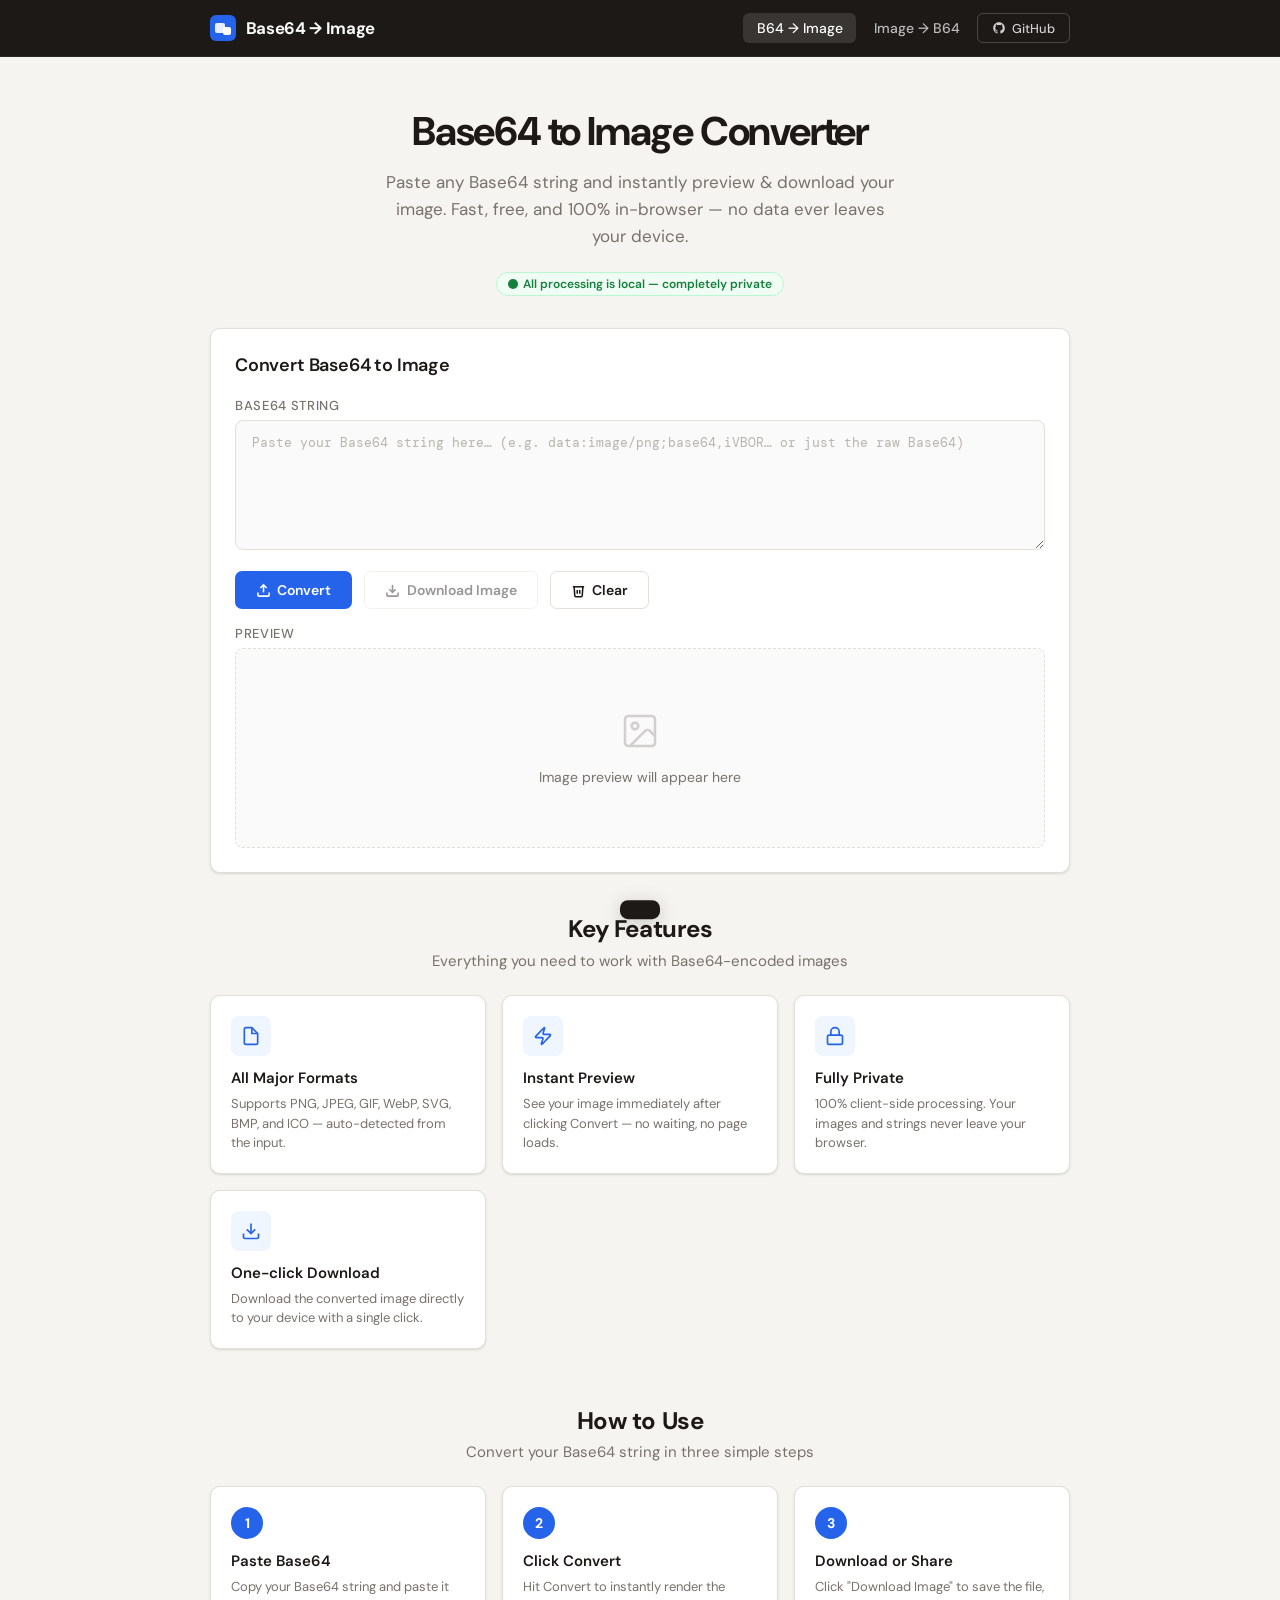
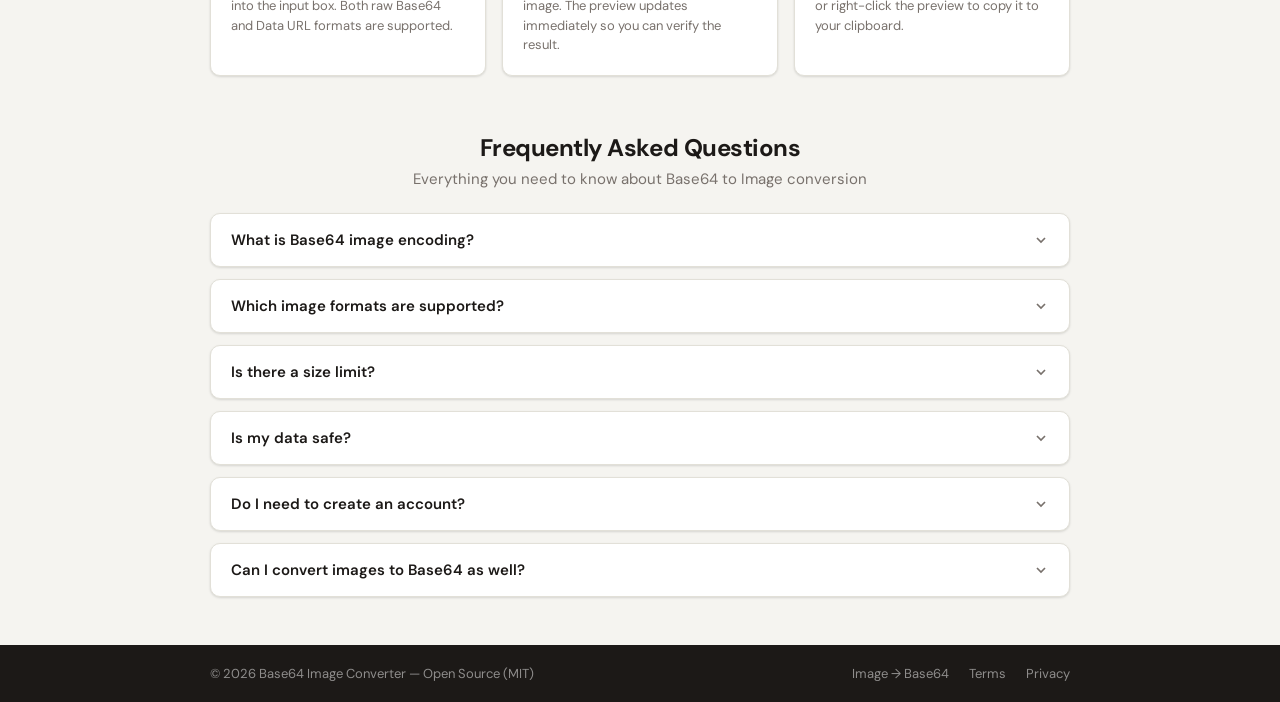
==== commit 89c6d2a6: "Rebuild: pure static HTML/CSS/JS, fix all URLs to mrlipx.github.io/base64-image-converter - Remove N" ====
--- a/index.html
+++ b/index.html
@@ -1 +1,700 @@
-<!DOCTYPE html><html lang="en"><head><meta charSet="utf-8"/><meta name="viewport" content="width=device-width, initial-scale=1"/><link rel="preload" as="image" href="/logo.svg"/><link rel="preload" as="image" href="/image/base64-to-image.png"/><link rel="stylesheet" href="/_next/static/css/c7060e2fb47be36b.css" data-precedence="next"/><link rel="preload" as="script" fetchPriority="low" href="/_next/static/chunks/webpack-eaffb0f18f6ee538.js"/><script src="/_next/static/chunks/f36e43cb-f50b7f3f44ca35ce.js" async=""></script><script src="/_next/static/chunks/627-c0a2df7e9abbccc5.js" async=""></script><script src="/_next/static/chunks/main-app-ca3db7d7d4c848fe.js" async=""></script><script src="/_next/static/chunks/970-42694d733db6b922.js" async=""></script><script src="/_next/static/chunks/687-ffe51a296d70c9cd.js" async=""></script><script src="/_next/static/chunks/app/layout-48b6e18065bb6a19.js" async=""></script><script src="/_next/static/chunks/app/page-3bc52d80131a933a.js" async=""></script><link rel="preload" href="https://app.pageview.app/js/script.js" as="script"/><link rel="preload" href="https://www.googletagmanager.com/gtag/js?id=" as="script"/><title>Base64 to Image Converter</title><meta name="description" content="Free online Base64 to Image converter. Instantly convert Base64 strings to PNG, JPEG, GIF, WebP, SVG and more. Preview and download your converted images securely in browser."/><link rel="canonical" href="https://mrlipx.github.io/base64-image-converter/"/><meta name="google-site-verification" content="lTwaQTJ2H6vMNYMUd9ooaLxzvssiGoQEuoRdsOYNX8g"/><meta property="og:title" content="Base64 to Image Converter"/><meta property="og:description" content="Free online Base64 to Image converter. Instantly convert Base64 strings to PNG, JPEG, GIF, WebP, SVG and more. Preview and download your converted images securely in browser."/><meta property="og:image" content="https://mrlipx.github.io/base64-image-converter/image/base64-to-image.png"/><meta property="og:image:width" content="500"/><meta property="og:image:height" content="250"/><meta property="og:type" content="website"/><meta name="twitter:card" content="summary_large_image"/><meta name="twitter:title" content="Base64 to Image Converter"/><meta name="twitter:description" content="Free online Base64 to Image converter. Instantly convert Base64 strings to PNG, JPEG, GIF, WebP, SVG and more. Preview and download your converted images securely in browser."/><meta name="twitter:image" content="https://mrlipx.github.io/base64-image-converter/image/base64-to-image.png"/><meta name="twitter:image:width" content="500"/><meta name="twitter:image:height" content="250"/><script src="/_next/static/chunks/polyfills-42372ed130431b0a.js" noModule=""></script></head><body class="bg-stone-200 antialiased"><div class="flex flex-col min-h-screen"><header class="bg-zinc-800 text-white"><div class="max-w-4xl mx-auto py-2 px-4 flex flex-row items-center justify-between"><div class="flex items-center gap-2"><a href="/" class="flex items-center gap-2 hover:opacity-80"><img src="/logo.svg" alt="Logo" class="h-10"/><span class="text-xl font-bold">Base64 to Image</span></a></div><div class="hidden md:flex items-center gap-6"><a href="/image-to-base64" class="hover:underline whitespace-nowrap">Image to Base64</a></div><button class="inline-flex items-center justify-center gap-2 whitespace-nowrap rounded-md text-sm font-medium ring-offset-background transition-colors focus-visible:outline-none focus-visible:ring-2 focus-visible:ring-ring focus-visible:ring-offset-2 disabled:pointer-events-none disabled:opacity-50 [&amp;_svg]:pointer-events-none [&amp;_svg]:size-4 [&amp;_svg]:shrink-0 border border-input bg-background hover:bg-accent hover:text-accent-foreground h-10 w-10 md:hidden" type="button" aria-haspopup="dialog" aria-expanded="false" aria-controls="radix-:Rdjb:" data-state="closed"><svg xmlns="http://www.w3.org/2000/svg" width="24" height="24" viewBox="0 0 24 24" fill="none" stroke="currentColor" stroke-width="2" stroke-linecap="round" stroke-linejoin="round" class="lucide lucide-menu h-5 w-5"><line x1="4" x2="20" y1="12" y2="12"></line><line x1="4" x2="20" y1="6" y2="6"></line><line x1="4" x2="20" y1="18" y2="18"></line></svg><span class="sr-only">Toggle menu</span></button></div></header><main class="flex-grow w-full max-w-4xl mx-auto px-2 md:px-4"><div class="py-12 space-y-10"><section class="max-w-4xl mx-auto text-center"><h1 class="text-4xl font-bold text-zinc-800 mb-6">Base64 to Image Converter</h1><p class="text-lg">Transform Base64 strings into visual content instantly - Free, secure, and no signup required.</p></section><section><div><div class="rounded-lg border bg-card text-card-foreground shadow-sm"><div class="p-6"><div class="space-y-6"><div><p class="text-sm text-gray-600 mb-2">Base64 String Input:</p><textarea class="flex w-full rounded-md border border-input bg-background px-3 py-2 text-base ring-offset-background placeholder:text-muted-foreground focus-visible:outline-none focus-visible:ring-2 focus-visible:ring-ring focus-visible:ring-offset-2 disabled:cursor-not-allowed disabled:opacity-50 md:text-sm min-h-32" placeholder="Paste your Base64 string here..."></textarea></div><div class="flex gap-4"><button class="inline-flex items-center justify-center gap-2 whitespace-nowrap rounded-md text-sm font-medium ring-offset-background transition-colors focus-visible:outline-none focus-visible:ring-2 focus-visible:ring-ring focus-visible:ring-offset-2 disabled:pointer-events-none disabled:opacity-50 [&amp;_svg]:pointer-events-none [&amp;_svg]:size-4 [&amp;_svg]:shrink-0 bg-primary text-primary-foreground hover:bg-primary/90 h-10 px-4 py-2 flex-1">Convert</button><button class="items-center justify-center whitespace-nowrap rounded-md text-sm font-medium ring-offset-background transition-colors focus-visible:outline-none focus-visible:ring-2 focus-visible:ring-ring focus-visible:ring-offset-2 disabled:pointer-events-none disabled:opacity-50 [&amp;_svg]:pointer-events-none [&amp;_svg]:size-4 [&amp;_svg]:shrink-0 border border-input bg-background hover:bg-accent hover:text-accent-foreground h-10 px-4 py-2 flex gap-2" disabled=""><svg xmlns="http://www.w3.org/2000/svg" width="24" height="24" viewBox="0 0 24 24" fill="none" stroke="currentColor" stroke-width="2" stroke-linecap="round" stroke-linejoin="round" class="lucide lucide-download h-4 w-4"><path d="M21 15v4a2 2 0 0 1-2 2H5a2 2 0 0 1-2-2v-4"></path><polyline points="7 10 12 15 17 10"></polyline><line x1="12" x2="12" y1="15" y2="3"></line></svg>Download Image</button></div><div><p class="text-sm text-gray-600 mb-2">Preview:</p><div class="border rounded-lg p-4 min-h-[200px] flex items-center justify-center"><div class="text-center text-gray-400"><svg xmlns="http://www.w3.org/2000/svg" width="24" height="24" viewBox="0 0 24 24" fill="none" stroke="currentColor" stroke-width="2" stroke-linecap="round" stroke-linejoin="round" class="lucide lucide-image w-16 h-16 mx-auto mb-2"><rect width="18" height="18" x="3" y="3" rx="2" ry="2"></rect><circle cx="9" cy="9" r="2"></circle><path d="m21 15-3.086-3.086a2 2 0 0 0-2.828 0L6 21"></path></svg><p>Image preview will appear here</p></div></div></div></div></div></div></div></section><section><div class="w-full"><div class="rounded-lg border bg-card text-card-foreground shadow-sm w-full"><div class="p-6"><h2 class="text-3xl font-bold text-gray-800 dark:text-gray-100 text-center mb-4">What is Base64 to Image Converter?</h2><div><p class="text-zinc-600 text-center mb-12">Base64 to Image Converter is a free online tool that allows you to convert Base64 strings to images. It&#x27;s perfect for developers, designers, and anyone who needs to work with encoded images. No installation needed - just paste your Base64 string and get your image in seconds.</p><img src="/image/base64-to-image.png" alt="Base64 to Image" class="w-full h-auto rounded"/></div></div></div></div></section><section><div class="w-full"><div class="rounded-lg border bg-card text-card-foreground shadow-sm"><div class="p-6"><h2 class="text-3xl font-bold text-gray-800 dark:text-gray-100 text-center mb-4">Key Features</h2><p class="text-zinc-400 text-center mb-12 max-w-2xl mx-auto">Transform your Base64 strings into visual content with our powerful conversion tools</p><div class="grid md:grid-cols-3 gap-6"><div class="rounded-lg border bg-card text-card-foreground shadow-sm border-zinc-200 dark:border-zinc-800"><div class="p-6"><div class="flex flex-col items-center text-center space-y-4"><div class="mb-4 transform hover:scale-110 transition-transform"><svg xmlns="http://www.w3.org/2000/svg" width="24" height="24" viewBox="0 0 24 24" fill="none" stroke="currentColor" stroke-width="2" stroke-linecap="round" stroke-linejoin="round" class="lucide lucide-upload w-12 h-12 text-blue-500"><path d="M21 15v4a2 2 0 0 1-2 2H5a2 2 0 0 1-2-2v-4"></path><polyline points="17 8 12 3 7 8"></polyline><line x1="12" x2="12" y1="3" y2="15"></line></svg></div><h3 class="text-xl font-semibold text-gray-800 dark:text-gray-100">Easy Base64 Conversion</h3><p class="text-zinc-400">Simply paste your Base64 string and instantly convert it to a viewable image format. Supports various image types including PNG, JPEG, and GIF.</p></div></div></div><div class="rounded-lg border bg-card text-card-foreground shadow-sm border-zinc-200 dark:border-zinc-800"><div class="p-6"><div class="flex flex-col items-center text-center space-y-4"><div class="mb-4 transform hover:scale-110 transition-transform"><svg xmlns="http://www.w3.org/2000/svg" width="24" height="24" viewBox="0 0 24 24" fill="none" stroke="currentColor" stroke-width="2" stroke-linecap="round" stroke-linejoin="round" class="lucide lucide-zap w-12 h-12 text-blue-500"><path d="M4 14a1 1 0 0 1-.78-1.63l9.9-10.2a.5.5 0 0 1 .86.46l-1.92 6.02A1 1 0 0 0 13 10h7a1 1 0 0 1 .78 1.63l-9.9 10.2a.5.5 0 0 1-.86-.46l1.92-6.02A1 1 0 0 0 11 14z"></path></svg></div><h3 class="text-xl font-semibold text-gray-800 dark:text-gray-100">Real-time Preview</h3><p class="text-zinc-400">Instantly preview your converted images directly in the browser. No need to download files to check the conversion results.</p></div></div></div><div class="rounded-lg border bg-card text-card-foreground shadow-sm border-zinc-200 dark:border-zinc-800"><div class="p-6"><div class="flex flex-col items-center text-center space-y-4"><div class="mb-4 transform hover:scale-110 transition-transform"><svg xmlns="http://www.w3.org/2000/svg" width="24" height="24" viewBox="0 0 24 24" fill="none" stroke="currentColor" stroke-width="2" stroke-linecap="round" stroke-linejoin="round" class="lucide lucide-copy w-12 h-12 text-blue-500"><rect width="14" height="14" x="8" y="8" rx="2" ry="2"></rect><path d="M4 16c-1.1 0-2-.9-2-2V4c0-1.1.9-2 2-2h10c1.1 0 2 .9 2 2"></path></svg></div><h3 class="text-xl font-semibold text-gray-800 dark:text-gray-100">Quick Copy &amp; Share</h3><p class="text-zinc-400">Easily copy the converted image data or share it with others. Perfect for developers working with Base64 encoded images in their projects.</p></div></div></div></div></div></div></div></section><section><div class="w-full" id="how-to-use"><div class="rounded-lg border bg-card text-card-foreground shadow-sm"><div class="p-6"><h2 class="text-3xl font-bold text-gray-800 dark:text-gray-100 text-center mb-4">How To Use Base64 to Image Converter</h2><p class="text-zinc-400 text-center mb-12 max-w-2xl mx-auto">Convert your Base64 encoded images in three simple steps</p><div class="flex flex-col md:flex-row justify-between items-center gap-8"><div class="flex flex-col items-center text-center relative"><div class="mb-4 p-4 bg-zinc-100 dark:bg-zinc-800 rounded-full"><svg xmlns="http://www.w3.org/2000/svg" width="24" height="24" viewBox="0 0 24 24" fill="none" stroke="currentColor" stroke-width="2" stroke-linecap="round" stroke-linejoin="round" class="lucide lucide-upload w-8 h-8 text-blue-500"><path d="M21 15v4a2 2 0 0 1-2 2H5a2 2 0 0 1-2-2v-4"></path><polyline points="17 8 12 3 7 8"></polyline><line x1="12" x2="12" y1="3" y2="15"></line></svg></div><h3 class="text-xl font-semibold text-gray-800 dark:text-gray-100 mb-2">Paste Base64</h3><p class="text-zinc-400 max-w-xs">Copy your Base64 encoded image string and paste it into the input field. The tool accepts both raw Base64 and Data URL formats.</p><svg xmlns="http://www.w3.org/2000/svg" width="24" height="24" viewBox="0 0 24 24" fill="none" stroke="currentColor" stroke-width="2" stroke-linecap="round" stroke-linejoin="round" class="lucide lucide-arrow-right hidden md:block h-8 w-8 text-blue-500 absolute -right-12 top-1/2 transform -translate-y-1/2"><path d="M5 12h14"></path><path d="m12 5 7 7-7 7"></path></svg></div><div class="flex flex-col items-center text-center relative"><div class="mb-4 p-4 bg-zinc-100 dark:bg-zinc-800 rounded-full"><svg xmlns="http://www.w3.org/2000/svg" width="24" height="24" viewBox="0 0 24 24" fill="none" stroke="currentColor" stroke-width="2" stroke-linecap="round" stroke-linejoin="round" class="lucide lucide-eye w-8 h-8 text-blue-500"><path d="M2.062 12.348a1 1 0 0 1 0-.696 10.75 10.75 0 0 1 19.876 0 1 1 0 0 1 0 .696 10.75 10.75 0 0 1-19.876 0"></path><circle cx="12" cy="12" r="3"></circle></svg></div><h3 class="text-xl font-semibold text-gray-800 dark:text-gray-100 mb-2">Preview Image</h3><p class="text-zinc-400 max-w-xs">Click the Convert button to instantly see your image. The preview updates in real-time, showing you exactly how your image looks.</p><svg xmlns="http://www.w3.org/2000/svg" width="24" height="24" viewBox="0 0 24 24" fill="none" stroke="currentColor" stroke-width="2" stroke-linecap="round" stroke-linejoin="round" class="lucide lucide-arrow-right hidden md:block h-8 w-8 text-blue-500 absolute -right-12 top-1/2 transform -translate-y-1/2"><path d="M5 12h14"></path><path d="m12 5 7 7-7 7"></path></svg></div><div class="flex flex-col items-center text-center relative"><div class="mb-4 p-4 bg-zinc-100 dark:bg-zinc-800 rounded-full"><svg xmlns="http://www.w3.org/2000/svg" width="24" height="24" viewBox="0 0 24 24" fill="none" stroke="currentColor" stroke-width="2" stroke-linecap="round" stroke-linejoin="round" class="lucide lucide-download w-8 h-8 text-blue-500"><path d="M21 15v4a2 2 0 0 1-2 2H5a2 2 0 0 1-2-2v-4"></path><polyline points="7 10 12 15 17 10"></polyline><line x1="12" x2="12" y1="15" y2="3"></line></svg></div><h3 class="text-xl font-semibold text-gray-800 dark:text-gray-100 mb-2">Save or Share</h3><p class="text-zinc-400 max-w-xs">Download the converted image, copy the Base64 string, or share it directly. Perfect for testing and verification purposes.</p></div></div></div></div></div></section><section><div class="w-full" id="testimonials"><div class="rounded-lg border bg-card text-card-foreground shadow-sm max-w-7xl mx-auto"><div class="p-6"><h2 class="text-3xl font-bold text-gray-800 dark:text-gray-100 text-center mb-4">What Users Say About Base64 to Image Converter</h2><p class="text-zinc-400 text-center mb-12 max-w-2xl mx-auto">Trusted by developers and designers worldwide for fast and reliable Base64 image conversion</p><div class="grid md:grid-cols-2 lg:grid-cols-3 gap-6"><div class="rounded-lg border bg-card text-card-foreground shadow-sm border-zinc-200 dark:border-zinc-800"><div class="p-6"><div class="flex items-center gap-2 mb-4"><svg xmlns="http://www.w3.org/2000/svg" width="24" height="24" viewBox="0 0 24 24" fill="none" stroke="currentColor" stroke-width="2" stroke-linecap="round" stroke-linejoin="round" class="lucide lucide-star w-4 h-4 fill-blue-500 text-blue-500"><path d="M11.525 2.295a.53.53 0 0 1 .95 0l2.31 4.679a2.123 2.123 0 0 0 1.595 1.16l5.166.756a.53.53 0 0 1 .294.904l-3.736 3.638a2.123 2.123 0 0 0-.611 1.878l.882 5.14a.53.53 0 0 1-.771.56l-4.618-2.428a2.122 2.122 0 0 0-1.973 0L6.396 21.01a.53.53 0 0 1-.77-.56l.881-5.139a2.122 2.122 0 0 0-.611-1.879L2.16 9.795a.53.53 0 0 1 .294-.906l5.165-.755a2.122 2.122 0 0 0 1.597-1.16z"></path></svg><svg xmlns="http://www.w3.org/2000/svg" width="24" height="24" viewBox="0 0 24 24" fill="none" stroke="currentColor" stroke-width="2" stroke-linecap="round" stroke-linejoin="round" class="lucide lucide-star w-4 h-4 fill-blue-500 text-blue-500"><path d="M11.525 2.295a.53.53 0 0 1 .95 0l2.31 4.679a2.123 2.123 0 0 0 1.595 1.16l5.166.756a.53.53 0 0 1 .294.904l-3.736 3.638a2.123 2.123 0 0 0-.611 1.878l.882 5.14a.53.53 0 0 1-.771.56l-4.618-2.428a2.122 2.122 0 0 0-1.973 0L6.396 21.01a.53.53 0 0 1-.77-.56l.881-5.139a2.122 2.122 0 0 0-.611-1.879L2.16 9.795a.53.53 0 0 1 .294-.906l5.165-.755a2.122 2.122 0 0 0 1.597-1.16z"></path></svg><svg xmlns="http://www.w3.org/2000/svg" width="24" height="24" viewBox="0 0 24 24" fill="none" stroke="currentColor" stroke-width="2" stroke-linecap="round" stroke-linejoin="round" class="lucide lucide-star w-4 h-4 fill-blue-500 text-blue-500"><path d="M11.525 2.295a.53.53 0 0 1 .95 0l2.31 4.679a2.123 2.123 0 0 0 1.595 1.16l5.166.756a.53.53 0 0 1 .294.904l-3.736 3.638a2.123 2.123 0 0 0-.611 1.878l.882 5.14a.53.53 0 0 1-.771.56l-4.618-2.428a2.122 2.122 0 0 0-1.973 0L6.396 21.01a.53.53 0 0 1-.77-.56l.881-5.139a2.122 2.122 0 0 0-.611-1.879L2.16 9.795a.53.53 0 0 1 .294-.906l5.165-.755a2.122 2.122 0 0 0 1.597-1.16z"></path></svg><svg xmlns="http://www.w3.org/2000/svg" width="24" height="24" viewBox="0 0 24 24" fill="none" stroke="currentColor" stroke-width="2" stroke-linecap="round" stroke-linejoin="round" class="lucide lucide-star w-4 h-4 fill-blue-500 text-blue-500"><path d="M11.525 2.295a.53.53 0 0 1 .95 0l2.31 4.679a2.123 2.123 0 0 0 1.595 1.16l5.166.756a.53.53 0 0 1 .294.904l-3.736 3.638a2.123 2.123 0 0 0-.611 1.878l.882 5.14a.53.53 0 0 1-.771.56l-4.618-2.428a2.122 2.122 0 0 0-1.973 0L6.396 21.01a.53.53 0 0 1-.77-.56l.881-5.139a2.122 2.122 0 0 0-.611-1.879L2.16 9.795a.53.53 0 0 1 .294-.906l5.165-.755a2.122 2.122 0 0 0 1.597-1.16z"></path></svg><svg xmlns="http://www.w3.org/2000/svg" width="24" height="24" viewBox="0 0 24 24" fill="none" stroke="currentColor" stroke-width="2" stroke-linecap="round" stroke-linejoin="round" class="lucide lucide-star w-4 h-4 fill-blue-500 text-blue-500"><path d="M11.525 2.295a.53.53 0 0 1 .95 0l2.31 4.679a2.123 2.123 0 0 0 1.595 1.16l5.166.756a.53.53 0 0 1 .294.904l-3.736 3.638a2.123 2.123 0 0 0-.611 1.878l.882 5.14a.53.53 0 0 1-.771.56l-4.618-2.428a2.122 2.122 0 0 0-1.973 0L6.396 21.01a.53.53 0 0 1-.77-.56l.881-5.139a2.122 2.122 0 0 0-.611-1.879L2.16 9.795a.53.53 0 0 1 .294-.906l5.165-.755a2.122 2.122 0 0 0 1.597-1.16z"></path></svg></div><blockquote class="text-gray-600 dark:text-gray-300 mb-4 min-h-[100px]">&quot;<!-- -->This Base64 to Image converter is a lifesaver! I frequently work with encoded images in my web projects, and this tool makes the conversion process incredibly smooth. The real-time preview feature is especially helpful.<!-- -->&quot;</blockquote><div class="border-t border-zinc-200 dark:border-zinc-700 pt-4"><div class="flex flex-col"><span class="font-semibold text-gray-800 dark:text-gray-100">Sarah Chen</span><span class="text-blue-500 text-sm">Web Developer</span><span class="text-sm text-zinc-500 mt-1">GitHub User</span></div></div></div></div><div class="rounded-lg border bg-card text-card-foreground shadow-sm border-zinc-200 dark:border-zinc-800"><div class="p-6"><div class="flex items-center gap-2 mb-4"><svg xmlns="http://www.w3.org/2000/svg" width="24" height="24" viewBox="0 0 24 24" fill="none" stroke="currentColor" stroke-width="2" stroke-linecap="round" stroke-linejoin="round" class="lucide lucide-star w-4 h-4 fill-blue-500 text-blue-500"><path d="M11.525 2.295a.53.53 0 0 1 .95 0l2.31 4.679a2.123 2.123 0 0 0 1.595 1.16l5.166.756a.53.53 0 0 1 .294.904l-3.736 3.638a2.123 2.123 0 0 0-.611 1.878l.882 5.14a.53.53 0 0 1-.771.56l-4.618-2.428a2.122 2.122 0 0 0-1.973 0L6.396 21.01a.53.53 0 0 1-.77-.56l.881-5.139a2.122 2.122 0 0 0-.611-1.879L2.16 9.795a.53.53 0 0 1 .294-.906l5.165-.755a2.122 2.122 0 0 0 1.597-1.16z"></path></svg><svg xmlns="http://www.w3.org/2000/svg" width="24" height="24" viewBox="0 0 24 24" fill="none" stroke="currentColor" stroke-width="2" stroke-linecap="round" stroke-linejoin="round" class="lucide lucide-star w-4 h-4 fill-blue-500 text-blue-500"><path d="M11.525 2.295a.53.53 0 0 1 .95 0l2.31 4.679a2.123 2.123 0 0 0 1.595 1.16l5.166.756a.53.53 0 0 1 .294.904l-3.736 3.638a2.123 2.123 0 0 0-.611 1.878l.882 5.14a.53.53 0 0 1-.771.56l-4.618-2.428a2.122 2.122 0 0 0-1.973 0L6.396 21.01a.53.53 0 0 1-.77-.56l.881-5.139a2.122 2.122 0 0 0-.611-1.879L2.16 9.795a.53.53 0 0 1 .294-.906l5.165-.755a2.122 2.122 0 0 0 1.597-1.16z"></path></svg><svg xmlns="http://www.w3.org/2000/svg" width="24" height="24" viewBox="0 0 24 24" fill="none" stroke="currentColor" stroke-width="2" stroke-linecap="round" stroke-linejoin="round" class="lucide lucide-star w-4 h-4 fill-blue-500 text-blue-500"><path d="M11.525 2.295a.53.53 0 0 1 .95 0l2.31 4.679a2.123 2.123 0 0 0 1.595 1.16l5.166.756a.53.53 0 0 1 .294.904l-3.736 3.638a2.123 2.123 0 0 0-.611 1.878l.882 5.14a.53.53 0 0 1-.771.56l-4.618-2.428a2.122 2.122 0 0 0-1.973 0L6.396 21.01a.53.53 0 0 1-.77-.56l.881-5.139a2.122 2.122 0 0 0-.611-1.879L2.16 9.795a.53.53 0 0 1 .294-.906l5.165-.755a2.122 2.122 0 0 0 1.597-1.16z"></path></svg><svg xmlns="http://www.w3.org/2000/svg" width="24" height="24" viewBox="0 0 24 24" fill="none" stroke="currentColor" stroke-width="2" stroke-linecap="round" stroke-linejoin="round" class="lucide lucide-star w-4 h-4 fill-blue-500 text-blue-500"><path d="M11.525 2.295a.53.53 0 0 1 .95 0l2.31 4.679a2.123 2.123 0 0 0 1.595 1.16l5.166.756a.53.53 0 0 1 .294.904l-3.736 3.638a2.123 2.123 0 0 0-.611 1.878l.882 5.14a.53.53 0 0 1-.771.56l-4.618-2.428a2.122 2.122 0 0 0-1.973 0L6.396 21.01a.53.53 0 0 1-.77-.56l.881-5.139a2.122 2.122 0 0 0-.611-1.879L2.16 9.795a.53.53 0 0 1 .294-.906l5.165-.755a2.122 2.122 0 0 0 1.597-1.16z"></path></svg><svg xmlns="http://www.w3.org/2000/svg" width="24" height="24" viewBox="0 0 24 24" fill="none" stroke="currentColor" stroke-width="2" stroke-linecap="round" stroke-linejoin="round" class="lucide lucide-star w-4 h-4 fill-blue-500 text-blue-500"><path d="M11.525 2.295a.53.53 0 0 1 .95 0l2.31 4.679a2.123 2.123 0 0 0 1.595 1.16l5.166.756a.53.53 0 0 1 .294.904l-3.736 3.638a2.123 2.123 0 0 0-.611 1.878l.882 5.14a.53.53 0 0 1-.771.56l-4.618-2.428a2.122 2.122 0 0 0-1.973 0L6.396 21.01a.53.53 0 0 1-.77-.56l.881-5.139a2.122 2.122 0 0 0-.611-1.879L2.16 9.795a.53.53 0 0 1 .294-.906l5.165-.755a2.122 2.122 0 0 0 1.597-1.16z"></path></svg></div><blockquote class="text-gray-600 dark:text-gray-300 mb-4 min-h-[100px]">&quot;<!-- -->Best Base64 image decoder I&#x27;ve found online. Clean interface, fast conversion, and the ability to handle large Base64 strings. Perfect for debugging and testing image implementations.<!-- -->&quot;</blockquote><div class="border-t border-zinc-200 dark:border-zinc-700 pt-4"><div class="flex flex-col"><span class="font-semibold text-gray-800 dark:text-gray-100">Michael Rodriguez</span><span class="text-blue-500 text-sm">Frontend Engineer</span><span class="text-sm text-zinc-500 mt-1">Tech Reviewer</span></div></div></div></div><div class="rounded-lg border bg-card text-card-foreground shadow-sm border-zinc-200 dark:border-zinc-800"><div class="p-6"><div class="flex items-center gap-2 mb-4"><svg xmlns="http://www.w3.org/2000/svg" width="24" height="24" viewBox="0 0 24 24" fill="none" stroke="currentColor" stroke-width="2" stroke-linecap="round" stroke-linejoin="round" class="lucide lucide-star w-4 h-4 fill-blue-500 text-blue-500"><path d="M11.525 2.295a.53.53 0 0 1 .95 0l2.31 4.679a2.123 2.123 0 0 0 1.595 1.16l5.166.756a.53.53 0 0 1 .294.904l-3.736 3.638a2.123 2.123 0 0 0-.611 1.878l.882 5.14a.53.53 0 0 1-.771.56l-4.618-2.428a2.122 2.122 0 0 0-1.973 0L6.396 21.01a.53.53 0 0 1-.77-.56l.881-5.139a2.122 2.122 0 0 0-.611-1.879L2.16 9.795a.53.53 0 0 1 .294-.906l5.165-.755a2.122 2.122 0 0 0 1.597-1.16z"></path></svg><svg xmlns="http://www.w3.org/2000/svg" width="24" height="24" viewBox="0 0 24 24" fill="none" stroke="currentColor" stroke-width="2" stroke-linecap="round" stroke-linejoin="round" class="lucide lucide-star w-4 h-4 fill-blue-500 text-blue-500"><path d="M11.525 2.295a.53.53 0 0 1 .95 0l2.31 4.679a2.123 2.123 0 0 0 1.595 1.16l5.166.756a.53.53 0 0 1 .294.904l-3.736 3.638a2.123 2.123 0 0 0-.611 1.878l.882 5.14a.53.53 0 0 1-.771.56l-4.618-2.428a2.122 2.122 0 0 0-1.973 0L6.396 21.01a.53.53 0 0 1-.77-.56l.881-5.139a2.122 2.122 0 0 0-.611-1.879L2.16 9.795a.53.53 0 0 1 .294-.906l5.165-.755a2.122 2.122 0 0 0 1.597-1.16z"></path></svg><svg xmlns="http://www.w3.org/2000/svg" width="24" height="24" viewBox="0 0 24 24" fill="none" stroke="currentColor" stroke-width="2" stroke-linecap="round" stroke-linejoin="round" class="lucide lucide-star w-4 h-4 fill-blue-500 text-blue-500"><path d="M11.525 2.295a.53.53 0 0 1 .95 0l2.31 4.679a2.123 2.123 0 0 0 1.595 1.16l5.166.756a.53.53 0 0 1 .294.904l-3.736 3.638a2.123 2.123 0 0 0-.611 1.878l.882 5.14a.53.53 0 0 1-.771.56l-4.618-2.428a2.122 2.122 0 0 0-1.973 0L6.396 21.01a.53.53 0 0 1-.77-.56l.881-5.139a2.122 2.122 0 0 0-.611-1.879L2.16 9.795a.53.53 0 0 1 .294-.906l5.165-.755a2.122 2.122 0 0 0 1.597-1.16z"></path></svg><svg xmlns="http://www.w3.org/2000/svg" width="24" height="24" viewBox="0 0 24 24" fill="none" stroke="currentColor" stroke-width="2" stroke-linecap="round" stroke-linejoin="round" class="lucide lucide-star w-4 h-4 fill-blue-500 text-blue-500"><path d="M11.525 2.295a.53.53 0 0 1 .95 0l2.31 4.679a2.123 2.123 0 0 0 1.595 1.16l5.166.756a.53.53 0 0 1 .294.904l-3.736 3.638a2.123 2.123 0 0 0-.611 1.878l.882 5.14a.53.53 0 0 1-.771.56l-4.618-2.428a2.122 2.122 0 0 0-1.973 0L6.396 21.01a.53.53 0 0 1-.77-.56l.881-5.139a2.122 2.122 0 0 0-.611-1.879L2.16 9.795a.53.53 0 0 1 .294-.906l5.165-.755a2.122 2.122 0 0 0 1.597-1.16z"></path></svg><svg xmlns="http://www.w3.org/2000/svg" width="24" height="24" viewBox="0 0 24 24" fill="none" stroke="currentColor" stroke-width="2" stroke-linecap="round" stroke-linejoin="round" class="lucide lucide-star w-4 h-4 fill-blue-500 text-blue-500"><path d="M11.525 2.295a.53.53 0 0 1 .95 0l2.31 4.679a2.123 2.123 0 0 0 1.595 1.16l5.166.756a.53.53 0 0 1 .294.904l-3.736 3.638a2.123 2.123 0 0 0-.611 1.878l.882 5.14a.53.53 0 0 1-.771.56l-4.618-2.428a2.122 2.122 0 0 0-1.973 0L6.396 21.01a.53.53 0 0 1-.77-.56l.881-5.139a2.122 2.122 0 0 0-.611-1.879L2.16 9.795a.53.53 0 0 1 .294-.906l5.165-.755a2.122 2.122 0 0 0 1.597-1.16z"></path></svg></div><blockquote class="text-gray-600 dark:text-gray-300 mb-4 min-h-[100px]">&quot;<!-- -->As a designer, I often need to verify Base64 encoded images from developers. This converter tool is incredibly user-friendly and helps me quickly preview and validate image assets.<!-- -->&quot;</blockquote><div class="border-t border-zinc-200 dark:border-zinc-700 pt-4"><div class="flex flex-col"><span class="font-semibold text-gray-800 dark:text-gray-100">Emma Thompson</span><span class="text-blue-500 text-sm">UI/UX Designer</span><span class="text-sm text-zinc-500 mt-1">Design Community</span></div></div></div></div><div class="rounded-lg border bg-card text-card-foreground shadow-sm border-zinc-200 dark:border-zinc-800"><div class="p-6"><div class="flex items-center gap-2 mb-4"><svg xmlns="http://www.w3.org/2000/svg" width="24" height="24" viewBox="0 0 24 24" fill="none" stroke="currentColor" stroke-width="2" stroke-linecap="round" stroke-linejoin="round" class="lucide lucide-star w-4 h-4 fill-blue-500 text-blue-500"><path d="M11.525 2.295a.53.53 0 0 1 .95 0l2.31 4.679a2.123 2.123 0 0 0 1.595 1.16l5.166.756a.53.53 0 0 1 .294.904l-3.736 3.638a2.123 2.123 0 0 0-.611 1.878l.882 5.14a.53.53 0 0 1-.771.56l-4.618-2.428a2.122 2.122 0 0 0-1.973 0L6.396 21.01a.53.53 0 0 1-.77-.56l.881-5.139a2.122 2.122 0 0 0-.611-1.879L2.16 9.795a.53.53 0 0 1 .294-.906l5.165-.755a2.122 2.122 0 0 0 1.597-1.16z"></path></svg><svg xmlns="http://www.w3.org/2000/svg" width="24" height="24" viewBox="0 0 24 24" fill="none" stroke="currentColor" stroke-width="2" stroke-linecap="round" stroke-linejoin="round" class="lucide lucide-star w-4 h-4 fill-blue-500 text-blue-500"><path d="M11.525 2.295a.53.53 0 0 1 .95 0l2.31 4.679a2.123 2.123 0 0 0 1.595 1.16l5.166.756a.53.53 0 0 1 .294.904l-3.736 3.638a2.123 2.123 0 0 0-.611 1.878l.882 5.14a.53.53 0 0 1-.771.56l-4.618-2.428a2.122 2.122 0 0 0-1.973 0L6.396 21.01a.53.53 0 0 1-.77-.56l.881-5.139a2.122 2.122 0 0 0-.611-1.879L2.16 9.795a.53.53 0 0 1 .294-.906l5.165-.755a2.122 2.122 0 0 0 1.597-1.16z"></path></svg><svg xmlns="http://www.w3.org/2000/svg" width="24" height="24" viewBox="0 0 24 24" fill="none" stroke="currentColor" stroke-width="2" stroke-linecap="round" stroke-linejoin="round" class="lucide lucide-star w-4 h-4 fill-blue-500 text-blue-500"><path d="M11.525 2.295a.53.53 0 0 1 .95 0l2.31 4.679a2.123 2.123 0 0 0 1.595 1.16l5.166.756a.53.53 0 0 1 .294.904l-3.736 3.638a2.123 2.123 0 0 0-.611 1.878l.882 5.14a.53.53 0 0 1-.771.56l-4.618-2.428a2.122 2.122 0 0 0-1.973 0L6.396 21.01a.53.53 0 0 1-.77-.56l.881-5.139a2.122 2.122 0 0 0-.611-1.879L2.16 9.795a.53.53 0 0 1 .294-.906l5.165-.755a2.122 2.122 0 0 0 1.597-1.16z"></path></svg><svg xmlns="http://www.w3.org/2000/svg" width="24" height="24" viewBox="0 0 24 24" fill="none" stroke="currentColor" stroke-width="2" stroke-linecap="round" stroke-linejoin="round" class="lucide lucide-star w-4 h-4 fill-blue-500 text-blue-500"><path d="M11.525 2.295a.53.53 0 0 1 .95 0l2.31 4.679a2.123 2.123 0 0 0 1.595 1.16l5.166.756a.53.53 0 0 1 .294.904l-3.736 3.638a2.123 2.123 0 0 0-.611 1.878l.882 5.14a.53.53 0 0 1-.771.56l-4.618-2.428a2.122 2.122 0 0 0-1.973 0L6.396 21.01a.53.53 0 0 1-.77-.56l.881-5.139a2.122 2.122 0 0 0-.611-1.879L2.16 9.795a.53.53 0 0 1 .294-.906l5.165-.755a2.122 2.122 0 0 0 1.597-1.16z"></path></svg><svg xmlns="http://www.w3.org/2000/svg" width="24" height="24" viewBox="0 0 24 24" fill="none" stroke="currentColor" stroke-width="2" stroke-linecap="round" stroke-linejoin="round" class="lucide lucide-star w-4 h-4 fill-blue-500 text-blue-500"><path d="M11.525 2.295a.53.53 0 0 1 .95 0l2.31 4.679a2.123 2.123 0 0 0 1.595 1.16l5.166.756a.53.53 0 0 1 .294.904l-3.736 3.638a2.123 2.123 0 0 0-.611 1.878l.882 5.14a.53.53 0 0 1-.771.56l-4.618-2.428a2.122 2.122 0 0 0-1.973 0L6.396 21.01a.53.53 0 0 1-.77-.56l.881-5.139a2.122 2.122 0 0 0-.611-1.879L2.16 9.795a.53.53 0 0 1 .294-.906l5.165-.755a2.122 2.122 0 0 0 1.597-1.16z"></path></svg></div><blockquote class="text-gray-600 dark:text-gray-300 mb-4 min-h-[100px]">&quot;<!-- -->The instant preview and support for multiple image formats makes this Base64 converter stand out. It&#x27;s now my go-to tool for all image encoding needs.<!-- -->&quot;</blockquote><div class="border-t border-zinc-200 dark:border-zinc-700 pt-4"><div class="flex flex-col"><span class="font-semibold text-gray-800 dark:text-gray-100">David Park</span><span class="text-blue-500 text-sm">Full Stack Developer</span><span class="text-sm text-zinc-500 mt-1">Dev.to Member</span></div></div></div></div><div class="rounded-lg border bg-card text-card-foreground shadow-sm border-zinc-200 dark:border-zinc-800"><div class="p-6"><div class="flex items-center gap-2 mb-4"><svg xmlns="http://www.w3.org/2000/svg" width="24" height="24" viewBox="0 0 24 24" fill="none" stroke="currentColor" stroke-width="2" stroke-linecap="round" stroke-linejoin="round" class="lucide lucide-star w-4 h-4 fill-blue-500 text-blue-500"><path d="M11.525 2.295a.53.53 0 0 1 .95 0l2.31 4.679a2.123 2.123 0 0 0 1.595 1.16l5.166.756a.53.53 0 0 1 .294.904l-3.736 3.638a2.123 2.123 0 0 0-.611 1.878l.882 5.14a.53.53 0 0 1-.771.56l-4.618-2.428a2.122 2.122 0 0 0-1.973 0L6.396 21.01a.53.53 0 0 1-.77-.56l.881-5.139a2.122 2.122 0 0 0-.611-1.879L2.16 9.795a.53.53 0 0 1 .294-.906l5.165-.755a2.122 2.122 0 0 0 1.597-1.16z"></path></svg><svg xmlns="http://www.w3.org/2000/svg" width="24" height="24" viewBox="0 0 24 24" fill="none" stroke="currentColor" stroke-width="2" stroke-linecap="round" stroke-linejoin="round" class="lucide lucide-star w-4 h-4 fill-blue-500 text-blue-500"><path d="M11.525 2.295a.53.53 0 0 1 .95 0l2.31 4.679a2.123 2.123 0 0 0 1.595 1.16l5.166.756a.53.53 0 0 1 .294.904l-3.736 3.638a2.123 2.123 0 0 0-.611 1.878l.882 5.14a.53.53 0 0 1-.771.56l-4.618-2.428a2.122 2.122 0 0 0-1.973 0L6.396 21.01a.53.53 0 0 1-.77-.56l.881-5.139a2.122 2.122 0 0 0-.611-1.879L2.16 9.795a.53.53 0 0 1 .294-.906l5.165-.755a2.122 2.122 0 0 0 1.597-1.16z"></path></svg><svg xmlns="http://www.w3.org/2000/svg" width="24" height="24" viewBox="0 0 24 24" fill="none" stroke="currentColor" stroke-width="2" stroke-linecap="round" stroke-linejoin="round" class="lucide lucide-star w-4 h-4 fill-blue-500 text-blue-500"><path d="M11.525 2.295a.53.53 0 0 1 .95 0l2.31 4.679a2.123 2.123 0 0 0 1.595 1.16l5.166.756a.53.53 0 0 1 .294.904l-3.736 3.638a2.123 2.123 0 0 0-.611 1.878l.882 5.14a.53.53 0 0 1-.771.56l-4.618-2.428a2.122 2.122 0 0 0-1.973 0L6.396 21.01a.53.53 0 0 1-.77-.56l.881-5.139a2.122 2.122 0 0 0-.611-1.879L2.16 9.795a.53.53 0 0 1 .294-.906l5.165-.755a2.122 2.122 0 0 0 1.597-1.16z"></path></svg><svg xmlns="http://www.w3.org/2000/svg" width="24" height="24" viewBox="0 0 24 24" fill="none" stroke="currentColor" stroke-width="2" stroke-linecap="round" stroke-linejoin="round" class="lucide lucide-star w-4 h-4 fill-blue-500 text-blue-500"><path d="M11.525 2.295a.53.53 0 0 1 .95 0l2.31 4.679a2.123 2.123 0 0 0 1.595 1.16l5.166.756a.53.53 0 0 1 .294.904l-3.736 3.638a2.123 2.123 0 0 0-.611 1.878l.882 5.14a.53.53 0 0 1-.771.56l-4.618-2.428a2.122 2.122 0 0 0-1.973 0L6.396 21.01a.53.53 0 0 1-.77-.56l.881-5.139a2.122 2.122 0 0 0-.611-1.879L2.16 9.795a.53.53 0 0 1 .294-.906l5.165-.755a2.122 2.122 0 0 0 1.597-1.16z"></path></svg><svg xmlns="http://www.w3.org/2000/svg" width="24" height="24" viewBox="0 0 24 24" fill="none" stroke="currentColor" stroke-width="2" stroke-linecap="round" stroke-linejoin="round" class="lucide lucide-star w-4 h-4 fill-blue-500 text-blue-500"><path d="M11.525 2.295a.53.53 0 0 1 .95 0l2.31 4.679a2.123 2.123 0 0 0 1.595 1.16l5.166.756a.53.53 0 0 1 .294.904l-3.736 3.638a2.123 2.123 0 0 0-.611 1.878l.882 5.14a.53.53 0 0 1-.771.56l-4.618-2.428a2.122 2.122 0 0 0-1.973 0L6.396 21.01a.53.53 0 0 1-.77-.56l.881-5.139a2.122 2.122 0 0 0-.611-1.879L2.16 9.795a.53.53 0 0 1 .294-.906l5.165-.755a2.122 2.122 0 0 0 1.597-1.16z"></path></svg></div><blockquote class="text-gray-600 dark:text-gray-300 mb-4 min-h-[100px]">&quot;<!-- -->This tool streamlines our testing process when working with Base64 encoded images. The ability to quickly convert and verify image data is invaluable for our team.<!-- -->&quot;</blockquote><div class="border-t border-zinc-200 dark:border-zinc-700 pt-4"><div class="flex flex-col"><span class="font-semibold text-gray-800 dark:text-gray-100">Lisa Wagner</span><span class="text-blue-500 text-sm">QA Engineer</span><span class="text-sm text-zinc-500 mt-1">Tech Lead</span></div></div></div></div><div class="rounded-lg border bg-card text-card-foreground shadow-sm border-zinc-200 dark:border-zinc-800"><div class="p-6"><div class="flex items-center gap-2 mb-4"><svg xmlns="http://www.w3.org/2000/svg" width="24" height="24" viewBox="0 0 24 24" fill="none" stroke="currentColor" stroke-width="2" stroke-linecap="round" stroke-linejoin="round" class="lucide lucide-star w-4 h-4 fill-blue-500 text-blue-500"><path d="M11.525 2.295a.53.53 0 0 1 .95 0l2.31 4.679a2.123 2.123 0 0 0 1.595 1.16l5.166.756a.53.53 0 0 1 .294.904l-3.736 3.638a2.123 2.123 0 0 0-.611 1.878l.882 5.14a.53.53 0 0 1-.771.56l-4.618-2.428a2.122 2.122 0 0 0-1.973 0L6.396 21.01a.53.53 0 0 1-.77-.56l.881-5.139a2.122 2.122 0 0 0-.611-1.879L2.16 9.795a.53.53 0 0 1 .294-.906l5.165-.755a2.122 2.122 0 0 0 1.597-1.16z"></path></svg><svg xmlns="http://www.w3.org/2000/svg" width="24" height="24" viewBox="0 0 24 24" fill="none" stroke="currentColor" stroke-width="2" stroke-linecap="round" stroke-linejoin="round" class="lucide lucide-star w-4 h-4 fill-blue-500 text-blue-500"><path d="M11.525 2.295a.53.53 0 0 1 .95 0l2.31 4.679a2.123 2.123 0 0 0 1.595 1.16l5.166.756a.53.53 0 0 1 .294.904l-3.736 3.638a2.123 2.123 0 0 0-.611 1.878l.882 5.14a.53.53 0 0 1-.771.56l-4.618-2.428a2.122 2.122 0 0 0-1.973 0L6.396 21.01a.53.53 0 0 1-.77-.56l.881-5.139a2.122 2.122 0 0 0-.611-1.879L2.16 9.795a.53.53 0 0 1 .294-.906l5.165-.755a2.122 2.122 0 0 0 1.597-1.16z"></path></svg><svg xmlns="http://www.w3.org/2000/svg" width="24" height="24" viewBox="0 0 24 24" fill="none" stroke="currentColor" stroke-width="2" stroke-linecap="round" stroke-linejoin="round" class="lucide lucide-star w-4 h-4 fill-blue-500 text-blue-500"><path d="M11.525 2.295a.53.53 0 0 1 .95 0l2.31 4.679a2.123 2.123 0 0 0 1.595 1.16l5.166.756a.53.53 0 0 1 .294.904l-3.736 3.638a2.123 2.123 0 0 0-.611 1.878l.882 5.14a.53.53 0 0 1-.771.56l-4.618-2.428a2.122 2.122 0 0 0-1.973 0L6.396 21.01a.53.53 0 0 1-.77-.56l.881-5.139a2.122 2.122 0 0 0-.611-1.879L2.16 9.795a.53.53 0 0 1 .294-.906l5.165-.755a2.122 2.122 0 0 0 1.597-1.16z"></path></svg><svg xmlns="http://www.w3.org/2000/svg" width="24" height="24" viewBox="0 0 24 24" fill="none" stroke="currentColor" stroke-width="2" stroke-linecap="round" stroke-linejoin="round" class="lucide lucide-star w-4 h-4 fill-blue-500 text-blue-500"><path d="M11.525 2.295a.53.53 0 0 1 .95 0l2.31 4.679a2.123 2.123 0 0 0 1.595 1.16l5.166.756a.53.53 0 0 1 .294.904l-3.736 3.638a2.123 2.123 0 0 0-.611 1.878l.882 5.14a.53.53 0 0 1-.771.56l-4.618-2.428a2.122 2.122 0 0 0-1.973 0L6.396 21.01a.53.53 0 0 1-.77-.56l.881-5.139a2.122 2.122 0 0 0-.611-1.879L2.16 9.795a.53.53 0 0 1 .294-.906l5.165-.755a2.122 2.122 0 0 0 1.597-1.16z"></path></svg><svg xmlns="http://www.w3.org/2000/svg" width="24" height="24" viewBox="0 0 24 24" fill="none" stroke="currentColor" stroke-width="2" stroke-linecap="round" stroke-linejoin="round" class="lucide lucide-star w-4 h-4 fill-blue-500 text-blue-500"><path d="M11.525 2.295a.53.53 0 0 1 .95 0l2.31 4.679a2.123 2.123 0 0 0 1.595 1.16l5.166.756a.53.53 0 0 1 .294.904l-3.736 3.638a2.123 2.123 0 0 0-.611 1.878l.882 5.14a.53.53 0 0 1-.771.56l-4.618-2.428a2.122 2.122 0 0 0-1.973 0L6.396 21.01a.53.53 0 0 1-.77-.56l.881-5.139a2.122 2.122 0 0 0-.611-1.879L2.16 9.795a.53.53 0 0 1 .294-.906l5.165-.755a2.122 2.122 0 0 0 1.597-1.16z"></path></svg></div><blockquote class="text-gray-600 dark:text-gray-300 mb-4 min-h-[100px]">&quot;<!-- -->Excellent Base64 image conversion tool! The copy feature and support for various image formats makes it perfect for cross-platform development work.<!-- -->&quot;</blockquote><div class="border-t border-zinc-200 dark:border-zinc-700 pt-4"><div class="flex flex-col"><span class="font-semibold text-gray-800 dark:text-gray-100">Alex Kumar</span><span class="text-blue-500 text-sm">Mobile Developer</span><span class="text-sm text-zinc-500 mt-1">Tech Blogger</span></div></div></div></div></div></div></div></div></section><section><div class="w-full" id="faq"><div class="rounded-lg border bg-card text-card-foreground shadow-sm max-w-7xl mx-auto"><div class="p-6"><h2 class="text-3xl font-bold text-gray-800 dark:text-gray-100 text-center mb-4">Frequently Asked Questions</h2><p class="text-zinc-400 text-center mb-12 max-w-2xl mx-auto">Everything you need to know about Base64 to Image conversion</p><div class="max-w-4xl mx-auto grid gap-6"><div class="rounded-lg border bg-card text-card-foreground shadow-sm border-zinc-200 dark:border-zinc-800"><div class="p-6"><h3 class="text-xl font-semibold text-gray-800 dark:text-gray-100 mb-3">What is Base64 image encoding?</h3><p class="text-zinc-400">Base64 image encoding is a method of converting binary image data into a text string format using 64 characters. This makes it possible to embed images directly in HTML, CSS, or JSON, and transmit them as text rather than binary data.</p></div></div><div class="rounded-lg border bg-card text-card-foreground shadow-sm border-zinc-200 dark:border-zinc-800"><div class="p-6"><h3 class="text-xl font-semibold text-gray-800 dark:text-gray-100 mb-3">Which image formats are supported?</h3><p class="text-zinc-400">Our Base64 to Image converter supports all common image formats including PNG, JPEG, GIF, WebP, SVG, BMP, and ICO. The tool automatically detects the image format from the Base64 string or Data URL prefix.</p></div></div><div class="rounded-lg border bg-card text-card-foreground shadow-sm border-zinc-200 dark:border-zinc-800"><div class="p-6"><h3 class="text-xl font-semibold text-gray-800 dark:text-gray-100 mb-3">Is there a size limit for Base64 conversion?</h3><p class="text-zinc-400">Yes, we recommend keeping Base64 strings under 10MB for optimal performance. Larger files may take longer to process. For best results, consider compressing your images before encoding them to Base64.</p></div></div><div class="rounded-lg border bg-card text-card-foreground shadow-sm border-zinc-200 dark:border-zinc-800"><div class="p-6"><h3 class="text-xl font-semibold text-gray-800 dark:text-gray-100 mb-3">How secure is the Base64 to Image conversion?</h3><p class="text-zinc-400">Our converter processes all images directly in your browser - no data is sent to any server. This ensures your Base64 data remains private and secure throughout the conversion process.</p></div></div><div class="rounded-lg border bg-card text-card-foreground shadow-sm border-zinc-200 dark:border-zinc-800"><div class="p-6"><h3 class="text-xl font-semibold text-gray-800 dark:text-gray-100 mb-3">Can I use this tool for batch conversions?</h3><p class="text-zinc-400">Currently, the tool handles one Base64 string at a time. For the best experience, we recommend converting images individually to ensure accurate preview and validation of each conversion.</p></div></div><div class="rounded-lg border bg-card text-card-foreground shadow-sm border-zinc-200 dark:border-zinc-800"><div class="p-6"><h3 class="text-xl font-semibold text-gray-800 dark:text-gray-100 mb-3">Why do I need a Base64 to Image converter?</h3><p class="text-zinc-400">Base64 to Image converters are essential for developers working with embedded images, debugging data URLs, verifying Base64 strings, and testing web applications. It&#x27;s particularly useful when working with APIs that return image data in Base64 format.</p></div></div></div></div></div></div></section></div></main><footer class="bg-zinc-800 text-white"><div class="max-w-4xl mx-auto px-4 py-6"><div class="flex flex-col md:flex-row justify-between items-center"><div class="mb-4 md:mb-0"><p>© <!-- -->2025<!-- --> Base64 to Image. All rights reserved.</p></div><nav><ul class="flex space-x-4"><li><a href="/terms" class="hover:underline">Terms of Service</a></li><li><a href="/privacy" class="hover:underline">Privacy Policy</a></li></ul></nav></div></div></footer></div><div role="region" aria-label="Notifications (F8)" tabindex="-1" style="pointer-events:none"><ol tabindex="-1" class="fixed top-0 z-[100] flex max-h-screen w-full flex-col-reverse p-4 sm:bottom-0 sm:right-0 sm:top-auto sm:flex-col md:max-w-[420px]"></ol></div><script src="/_next/static/chunks/webpack-eaffb0f18f6ee538.js" async=""></script><script>(self.__next_f=self.__next_f||[]).push([0])</script><script>self.__next_f.push([1,"1:\"$Sreact.fragment\"\n2:I[9925,[\"970\",\"static/chunks/970-42694d733db6b922.js\",\"687\",\"static/chunks/687-ffe51a296d70c9cd.js\",\"177\",\"static/chunks/app/layout-48b6e18065bb6a19.js\"],\"\"]\n3:I[9055,[\"970\",\"static/chunks/970-42694d733db6b922.js\",\"687\",\"static/chunks/687-ffe51a296d70c9cd.js\",\"177\",\"static/chunks/app/layout-48b6e18065bb6a19.js\"],\"default\"]\n4:I[7269,[],\"\"]\n5:I[3105,[],\"\"]\n6:I[6145,[\"970\",\"static/chunks/970-42694d733db6b922.js\",\"687\",\"static/chunks/687-ffe51a296d70c9cd.js\",\"177\",\"static/chunks/app/layout-48b6e18065bb6a19.js\"],\"Toaster\"]\n7:I[778,[\"970\",\"static/chunks/970-42694d733db6b922.js\",\"687\",\"static/chunks/687-ffe51a296d70c9cd.js\",\"177\",\"static/chunks/app/layout-48b6e18065bb6a19.js\"],\"GoogleAnalytics\"]\n9:I[6650,[],\"OutletBoundary\"]\nb:I[6650,[],\"MetadataBoundary\"]\nd:I[6650,[],\"ViewportBoundary\"]\nf:I[1820,[],\"\"]\n:HL[\"/_next/static/css/c7060e2fb47be36b.css\",\"style\"]\n"])</script><script>self.__next_f.push([1,"0:{\"P\":null,\"b\":\"uy5y4C7hRq4IH9SzH0Koj\",\"p\":\"\",\"c\":[\"\",\"\"],\"i\":false,\"f\":[[[\"\",{\"children\":[\"__PAGE__\",{}]},\"$undefined\",\"$undefined\",true],[\"\",[\"$\",\"$1\",\"c\",{\"children\":[[[\"$\",\"link\",\"0\",{\"rel\":\"stylesheet\",\"href\":\"/_next/static/css/c7060e2fb47be36b.css\",\"precedence\":\"next\",\"crossOrigin\":\"$undefined\",\"nonce\":\"$undefined\"}]],[\"$\",\"html\",null,{\"lang\":\"en\",\"children\":[[\"$\",\"body\",null,{\"className\":\"bg-stone-200 antialiased\",\"children\":[[[\"$\",\"$L2\",null,{\"id\":\"plausible-analytics\",\"strategy\":\"afterInteractive\",\"defer\":true,\"data-domain\":\"base64toimage.github.io\",\"src\":\"https://app.pageview.app/js/script.js\"}],null,null,null],[\"$\",\"div\",null,{\"className\":\"flex flex-col min-h-screen\",\"children\":[[\"$\",\"header\",null,{\"className\":\"bg-zinc-800 text-white\",\"children\":[\"$\",\"div\",null,{\"className\":\"max-w-4xl mx-auto py-2 px-4 flex flex-row items-center justify-between\",\"children\":[[\"$\",\"div\",null,{\"className\":\"flex items-center gap-2\",\"children\":[\"$\",\"a\",null,{\"href\":\"/\",\"className\":\"flex items-center gap-2 hover:opacity-80\",\"children\":[[\"$\",\"img\",null,{\"src\":\"/logo.svg\",\"alt\":\"Logo\",\"className\":\"h-10\"}],[\"$\",\"span\",null,{\"className\":\"text-xl font-bold\",\"children\":\"Base64 to Image\"}]]}]}],[\"$\",\"div\",null,{\"className\":\"hidden md:flex items-center gap-6\",\"children\":[\"$\",\"a\",null,{\"href\":\"/image-to-base64\",\"className\":\"hover:underline whitespace-nowrap\",\"children\":\"Image to Base64\"}]}],[\"$\",\"$L3\",null,{}]]}]}],[\"$\",\"main\",null,{\"className\":\"flex-grow w-full max-w-4xl mx-auto px-2 md:px-4\",\"children\":[\"$\",\"$L4\",null,{\"parallelRouterKey\":\"children\",\"segmentPath\":[\"children\"],\"error\":\"$undefined\",\"errorStyles\":\"$undefined\",\"errorScripts\":\"$undefined\",\"template\":[\"$\",\"$L5\",null,{}],\"templateStyles\":\"$undefined\",\"templateScripts\":\"$undefined\",\"notFound\":[[],[[\"$\",\"title\",null,{\"children\":\"404: This page could not be found.\"}],[\"$\",\"div\",null,{\"style\":{\"fontFamily\":\"system-ui,\\\"Segoe UI\\\",Roboto,Helvetica,Arial,sans-serif,\\\"Apple Color Emoji\\\",\\\"Segoe UI Emoji\\\"\",\"height\":\"100vh\",\"textAlign\":\"center\",\"display\":\"flex\",\"flexDirection\":\"column\",\"alignItems\":\"center\",\"justifyContent\":\"center\"},\"children\":[\"$\",\"div\",null,{\"children\":[[\"$\",\"style\",null,{\"dangerouslySetInnerHTML\":{\"__html\":\"body{color:#000;background:#fff;margin:0}.next-error-h1{border-right:1px solid rgba(0,0,0,.3)}@media (prefers-color-scheme:dark){body{color:#fff;background:#000}.next-error-h1{border-right:1px solid rgba(255,255,255,.3)}}\"}}],[\"$\",\"h1\",null,{\"className\":\"next-error-h1\",\"style\":{\"display\":\"inline-block\",\"margin\":\"0 20px 0 0\",\"padding\":\"0 23px 0 0\",\"fontSize\":24,\"fontWeight\":500,\"verticalAlign\":\"top\",\"lineHeight\":\"49px\"},\"children\":404}],[\"$\",\"div\",null,{\"style\":{\"display\":\"inline-block\"},\"children\":[\"$\",\"h2\",null,{\"style\":{\"fontSize\":14,\"fontWeight\":400,\"lineHeight\":\"49px\",\"margin\":0},\"children\":\"This page could not be found.\"}]}]]}]}]]],\"forbidden\":\"$undefined\",\"unauthorized\":\"$undefined\"}]}],[\"$\",\"footer\",null,{\"className\":\"bg-zinc-800 text-white\",\"children\":[\"$\",\"div\",null,{\"className\":\"max-w-4xl mx-auto px-4 py-6\",\"children\":[\"$\",\"div\",null,{\"className\":\"flex flex-col md:flex-row justify-between items-center\",\"children\":[[\"$\",\"div\",null,{\"className\":\"mb-4 md:mb-0\",\"children\":[\"$\",\"p\",null,{\"children\":[\"© \",2025,\" Base64 to Image. All rights reserved.\"]}]}],[\"$\",\"nav\",null,{\"children\":[\"$\",\"ul\",null,{\"className\":\"flex space-x-4\",\"children\":[[\"$\",\"li\",null,{\"children\":[\"$\",\"a\",null,{\"href\":\"/terms\",\"className\":\"hover:underline\",\"children\":\"Terms of Service\"}]}],[\"$\",\"li\",null,{\"children\":[\"$\",\"a\",null,{\"href\":\"/privacy\",\"className\":\"hover:underline\",\"children\":\"Privacy Policy\"}]}]]}]}]]}]}]}]]}],[\"$\",\"$L6\",null,{}]]}],[\"$\",\"$L7\",null,{\"gaId\":\"\"}]]}]]}],{\"children\":[\"__PAGE__\",[\"$\",\"$1\",\"c\",{\"children\":[\"$L8\",null,[\"$\",\"$L9\",null,{\"children\":\"$La\"}]]}],{},null,false]},null,false],[\"$\",\"$1\",\"h\",{\"children\":[null,[\"$\",\"$1\",\"rLWdvbOzBA_-heTWYONKH\",{\"children\":[[\"$\",\"$Lb\",null,{\"children\":\"$Lc\"}],[\"$\",\"$Ld\",null,{\"children\":\"$Le\"}],null]}]]}],false]],\"m\":\"$undefined\",\"G\":[\"$f\",\"$undefined\"],\"s\":false,\"S\":true}\n"])</script><script>self.__next_f.push([1,"10:I[5663,[\"970\",\"static/chunks/970-42694d733db6b922.js\",\"974\",\"static/chunks/app/page-3bc52d80131a933a.js\"],\"default\"]\n"])</script><script>self.__next_f.push([1,"8:[\"$\",\"div\",null,{\"className\":\"py-12 space-y-10\",\"children\":[[\"$\",\"section\",null,{\"className\":\"max-w-4xl mx-auto text-center\",\"children\":[[\"$\",\"h1\",null,{\"className\":\"text-4xl font-bold text-zinc-800 mb-6\",\"children\":\"Base64 to Image Converter\"}],[\"$\",\"p\",null,{\"className\":\"text-lg\",\"children\":\"Transform Base64 strings into visual content instantly - Free, secure, and no signup required.\"}]]}],[\"$\",\"section\",null,{\"children\":[\"$\",\"$L10\",null,{}]}],[\"$\",\"section\",null,{\"children\":[\"$\",\"div\",null,{\"className\":\"w-full\",\"children\":[\"$\",\"div\",null,{\"ref\":\"$undefined\",\"className\":\"rounded-lg border bg-card text-card-foreground shadow-sm w-full\",\"children\":[\"$\",\"div\",null,{\"ref\":\"$undefined\",\"className\":\"p-6\",\"children\":[[\"$\",\"h2\",null,{\"className\":\"text-3xl font-bold text-gray-800 dark:text-gray-100 text-center mb-4\",\"children\":\"What is Base64 to Image Converter?\"}],[\"$\",\"div\",null,{\"children\":[[\"$\",\"p\",null,{\"className\":\"text-zinc-600 text-center mb-12\",\"children\":\"Base64 to Image Converter is a free online tool that allows you to convert Base64 strings to images. It's perfect for developers, designers, and anyone who needs to work with encoded images. No installation needed - just paste your Base64 string and get your image in seconds.\"}],[\"$\",\"img\",null,{\"src\":\"/image/base64-to-image.png\",\"alt\":\"Base64 to Image\",\"className\":\"w-full h-auto rounded\"}]]}]]}]}]}]}],[\"$\",\"section\",null,{\"children\":[\"$\",\"div\",null,{\"className\":\"w-full\",\"children\":[\"$\",\"div\",null,{\"ref\":\"$undefined\",\"className\":\"rounded-lg border bg-card text-card-foreground shadow-sm\",\"children\":[\"$\",\"div\",null,{\"ref\":\"$undefined\",\"className\":\"p-6\",\"children\":[[\"$\",\"h2\",null,{\"className\":\"text-3xl font-bold text-gray-800 dark:text-gray-100 text-center mb-4\",\"children\":\"Key Features\"}],[\"$\",\"p\",null,{\"className\":\"text-zinc-400 text-center mb-12 max-w-2xl mx-auto\",\"children\":\"Transform your Base64 strings into visual content with our powerful conversion tools\"}],[\"$\",\"div\",null,{\"className\":\"grid md:grid-cols-3 gap-6\",\"children\":[[\"$\",\"div\",\"0\",{\"ref\":\"$undefined\",\"className\":\"rounded-lg border bg-card text-card-foreground shadow-sm border-zinc-200 dark:border-zinc-800\",\"children\":[\"$\",\"div\",null,{\"ref\":\"$undefined\",\"className\":\"p-6\",\"children\":[\"$\",\"div\",null,{\"className\":\"flex flex-col items-center text-center space-y-4\",\"children\":[[\"$\",\"div\",null,{\"className\":\"mb-4 transform hover:scale-110 transition-transform\",\"children\":[\"$\",\"svg\",null,{\"ref\":\"$undefined\",\"xmlns\":\"http://www.w3.org/2000/svg\",\"width\":24,\"height\":24,\"viewBox\":\"0 0 24 24\",\"fill\":\"none\",\"stroke\":\"currentColor\",\"strokeWidth\":2,\"strokeLinecap\":\"round\",\"strokeLinejoin\":\"round\",\"className\":\"lucide lucide-upload w-12 h-12 text-blue-500\",\"children\":[[\"$\",\"path\",\"ih7n3h\",{\"d\":\"M21 15v4a2 2 0 0 1-2 2H5a2 2 0 0 1-2-2v-4\"}],[\"$\",\"polyline\",\"t8dd8p\",{\"points\":\"17 8 12 3 7 8\"}],[\"$\",\"line\",\"widbto\",{\"x1\":\"12\",\"x2\":\"12\",\"y1\":\"3\",\"y2\":\"15\"}],\"$undefined\"]}]}],[\"$\",\"h3\",null,{\"className\":\"text-xl font-semibold text-gray-800 dark:text-gray-100\",\"children\":\"Easy Base64 Conversion\"}],[\"$\",\"p\",null,{\"className\":\"text-zinc-400\",\"children\":\"Simply paste your Base64 string and instantly convert it to a viewable image format. Supports various image types including PNG, JPEG, and GIF.\"}]]}]}]}],[\"$\",\"div\",\"1\",{\"ref\":\"$undefined\",\"className\":\"rounded-lg border bg-card text-card-foreground shadow-sm border-zinc-200 dark:border-zinc-800\",\"children\":[\"$\",\"div\",null,{\"ref\":\"$undefined\",\"className\":\"p-6\",\"children\":[\"$\",\"div\",null,{\"className\":\"flex flex-col items-center text-center space-y-4\",\"children\":[[\"$\",\"div\",null,{\"className\":\"mb-4 transform hover:scale-110 transition-transform\",\"children\":[\"$\",\"svg\",null,{\"ref\":\"$undefined\",\"xmlns\":\"http://www.w3.org/2000/svg\",\"width\":24,\"height\":24,\"viewBox\":\"0 0 24 24\",\"fill\":\"none\",\"stroke\":\"currentColor\",\"strokeWidth\":2,\"strokeLinecap\":\"round\",\"strokeLinejoin\":\"round\",\"className\":\"lucide lucide-zap w-12 h-12 text-blue-500\",\"children\":[[\"$\",\"path\",\"1xq2db\",{\"d\":\"M4 14a1 1 0 0 1-.78-1.63l9.9-10.2a.5.5 0 0 1 .86.46l-1.92 6.02A1 1 0 0 0 13 10h7a1 1 0 0 1 .78 1.63l-9.9 10.2a.5.5 0 0 1-.86-.46l1.92-6.02A1 1 0 0 0 11 14z\"}],\"$undefined\"]}]}],[\"$\",\"h3\",null,{\"className\":\"text-xl font-semibold text-gray-800 dark:text-gray-100\",\"children\":\"Real-time Preview\"}],[\"$\",\"p\",null,{\"className\":\"text-zinc-400\",\"children\":\"Instantly preview your converted images directly in the browser. No need to download files to check the conversion results.\"}]]}]}]}],[\"$\",\"div\",\"2\",{\"ref\":\"$undefined\",\"className\":\"rounded-lg border bg-card text-card-foreground shadow-sm border-zinc-200 dark:border-zinc-800\",\"children\":[\"$\",\"div\",null,{\"ref\":\"$undefined\",\"className\":\"p-6\",\"children\":[\"$\",\"div\",null,{\"className\":\"flex flex-col items-center text-center space-y-4\",\"children\":[[\"$\",\"div\",null,{\"className\":\"mb-4 transform hover:scale-110 transition-transform\",\"children\":[\"$\",\"svg\",null,{\"ref\":\"$undefined\",\"xmlns\":\"http://www.w3.org/2000/svg\",\"width\":24,\"height\":24,\"viewBox\":\"0 0 24 24\",\"fill\":\"none\",\"stroke\":\"currentColor\",\"strokeWidth\":2,\"strokeLinecap\":\"round\",\"strokeLinejoin\":\"round\",\"className\":\"lucide lucide-copy w-12 h-12 text-blue-500\",\"children\":[[\"$\",\"rect\",\"17jyea\",{\"width\":\"14\",\"height\":\"14\",\"x\":\"8\",\"y\":\"8\",\"rx\":\"2\",\"ry\":\"2\"}],[\"$\",\"path\",\"zix9uf\",{\"d\":\"M4 16c-1.1 0-2-.9-2-2V4c0-1.1.9-2 2-2h10c1.1 0 2 .9 2 2\"}],\"$undefined\"]}]}],[\"$\",\"h3\",null,{\"className\":\"text-xl font-semibold text-gray-800 dark:text-gray-100\",\"children\":\"Quick Copy \u0026 Share\"}],[\"$\",\"p\",null,{\"className\":\"text-zinc-400\",\"children\":\"Easily copy the converted image data or share it with others. Perfect for developers working with Base64 encoded images in their projects.\"}]]}]}]}]]}]]}]}]}]}],[\"$\",\"section\",null,{\"children\":[\"$\",\"div\",null,{\"className\":\"w-full\",\"id\":\"how-to-use\",\"children\":[\"$\",\"div\",null,{\"ref\":\"$undefined\",\"className\":\"rounded-lg border bg-card text-card-foreground shadow-sm\",\"children\":[\"$\",\"div\",null,{\"ref\":\"$undefined\",\"className\":\"p-6\",\"children\":[[\"$\",\"h2\",null,{\"className\":\"text-3xl font-bold text-gray-800 dark:text-gray-100 text-center mb-4\",\"children\":\"How To Use Base64 to Image Converter\"}],[\"$\",\"p\",null,{\"className\":\"text-zinc-400 text-center mb-12 max-w-2xl mx-auto\",\"children\":\"Convert your Base64 encoded images in three simple steps\"}],[\"$\",\"div\",null,{\"className\":\"flex flex-col md:flex-row justify-between items-center gap-8\",\"children\":[[\"$\",\"div\",\"0\",{\"className\":\"flex flex-col items-center text-center relative\",\"children\":[[\"$\",\"div\",null,{\"className\":\"mb-4 p-4 bg-zinc-100 dark:bg-zinc-800 rounded-full\",\"children\":[\"$\",\"svg\",null,{\"ref\":\"$undefined\",\"xmlns\":\"http://www.w3.org/2000/svg\",\"width\":24,\"height\":24,\"viewBox\":\"0 0 24 24\",\"fill\":\"none\",\"stroke\":\"currentColor\",\"strokeWidth\":2,\"strokeLinecap\":\"round\",\"strokeLinejoin\":\"round\",\"className\":\"lucide lucide-upload w-8 h-8 text-blue-500\",\"children\":[[\"$\",\"path\",\"ih7n3h\",{\"d\":\"M21 15v4a2 2 0 0 1-2 2H5a2 2 0 0 1-2-2v-4\"}],[\"$\",\"polyline\",\"t8dd8p\",{\"points\":\"17 8 12 3 7 8\"}],[\"$\",\"line\",\"widbto\",{\"x1\":\"12\",\"x2\":\"12\",\"y1\":\"3\",\"y2\":\"15\"}],\"$undefined\"]}]}],[\"$\",\"h3\",null,{\"className\":\"text-xl font-semibold text-gray-800 dark:text-gray-100 mb-2\",\"children\":\"Paste Base64\"}],[\"$\",\"p\",null,{\"className\":\"text-zinc-400 max-w-xs\",\"children\":\"Copy your Base64 encoded image string and paste it into the input field. The tool accepts both raw Base64 and Data URL formats.\"}],[\"$\",\"svg\",null,{\"ref\":\"$undefined\",\"xmlns\":\"http://www.w3.org/2000/svg\",\"width\":24,\"height\":24,\"viewBox\":\"0 0 24 24\",\"fill\":\"none\",\"stroke\":\"currentColor\",\"strokeWidth\":2,\"strokeLinecap\":\"round\",\"strokeLinejoin\":\"round\",\"className\":\"lucide lucide-arrow-right hidden md:block h-8 w-8 text-blue-500 absolute -right-12 top-1/2 transform -translate-y-1/2\",\"children\":[[\"$\",\"path\",\"1ays0h\",{\"d\":\"M5 12h14\"}],[\"$\",\"path\",\"xquz4c\",{\"d\":\"m12 5 7 7-7 7\"}],\"$undefined\"]}]]}],[\"$\",\"div\",\"1\",{\"className\":\"flex flex-col items-center text-center relative\",\"children\":[[\"$\",\"div\",null,{\"className\":\"mb-4 p-4 bg-zinc-100 dark:bg-zinc-800 rounded-full\",\"children\":[\"$\",\"svg\",null,{\"ref\":\"$undefined\",\"xmlns\":\"http://www.w3.org/2000/svg\",\"width\":24,\"height\":24,\"viewBox\":\"0 0 24 24\",\"fill\":\"none\",\"stroke\":\"currentColor\",\"strokeWidth\":2,\"strokeLinecap\":\"round\",\"strokeLinejoin\":\"round\",\"className\":\"lucide lucide-eye w-8 h-8 text-blue-500\",\"children\":[[\"$\",\"path\",\"1nclc0\",{\"d\":\"M2.062 12.348a1 1 0 0 1 0-.696 10.75 10.75 0 0 1 19.876 0 1 1 0 0 1 0 .696 10.75 10.75 0 0 1-19.876 0\"}],[\"$\",\"circle\",\"1v7zrd\",{\"cx\":\"12\",\"cy\":\"12\",\"r\":\"3\"}],\"$undefined\"]}]}],[\"$\",\"h3\",null,{\"className\":\"text-xl font-semibold text-gray-800 dark:text-gray-100 mb-2\",\"children\":\"Preview Image\"}],[\"$\",\"p\",null,{\"className\":\"text-zinc-400 max-w-xs\",\"children\":\"Click the Convert button to instantly see your image. The preview updates in real-time, showing you exactly how your image looks.\"}],[\"$\",\"svg\",null,{\"ref\":\"$undefined\",\"xmlns\":\"http://www.w3.org/2000/svg\",\"width\":24,\"height\":24,\"viewBox\":\"0 0 24 24\",\"fill\":\"none\",\"stroke\":\"currentColor\",\"strokeWidth\":2,\"strokeLinecap\":\"round\",\"strokeLinejoin\":\"round\",\"className\":\"lucide lucide-arrow-right hidden md:block h-8 w-8 text-blue-500 absolute -right-12 top-1/2 transform -translate-y-1/2\",\"children\":[[\"$\",\"path\",\"1ays0h\",{\"d\":\"M5 12h14\"}],[\"$\",\"path\",\"xquz4c\",{\"d\":\"m12 5 7 7-7 7\"}],\"$undefined\"]}]]}],[\"$\",\"div\",\"2\",{\"className\":\"flex flex-col items-center text-center relative\",\"children\":[[\"$\",\"div\",null,{\"className\":\"mb-4 p-4 bg-zinc-100 dark:bg-zinc-800 rounded-full\",\"children\":[\"$\",\"svg\",null,{\"ref\":\"$undefined\",\"xmlns\":\"http://www.w3.org/2000/svg\",\"width\":24,\"height\":24,\"viewBox\":\"0 0 24 24\",\"fill\":\"none\",\"stroke\":\"currentColor\",\"strokeWidth\":2,\"strokeLinecap\":\"round\",\"strokeLinejoin\":\"round\",\"className\":\"lucide lucide-download w-8 h-8 text-blue-500\",\"children\":[[\"$\",\"path\",\"ih7n3h\",{\"d\":\"M21 15v4a2 2 0 0 1-2 2H5a2 2 0 0 1-2-2v-4\"}],[\"$\",\"polyline\",\"2ggqvy\",{\"points\":\"7 10 12 15 17 10\"}],[\"$\",\"line\",\"1vk2je\",{\"x1\":\"12\",\"x2\":\"12\",\"y1\":\"15\",\"y2\":\"3\"}],\"$undefined\"]}]}],[\"$\",\"h3\",null,{\"className\":\"text-xl font-semibold text-gray-800 dark:text-gray-100 mb-2\",\"children\":\"Save or Share\"}],[\"$\",\"p\",null,{\"className\":\"text-zinc-400 max-w-xs\",\"children\":\"Download the converted image, copy the Base64 string, or share it directly. Perfect for testing and verification purposes.\"}],false]}]]}]]}]}]}]}],[\"$\",\"section\",null,{\"children\":[\"$\",\"div\",null,{\"className\":\"w-full\",\"id\":\"testimonials\",\"children\":[\"$\",\"div\",null,{\"ref\":\"$undefined\",\"className\":\"rounded-lg border bg-card text-card-foreground shadow-sm max-w-7xl mx-auto\",\"children\":[\"$\",\"div\",null,{\"ref\":\"$undefined\",\"className\":\"p-6\",\"children\":[[\"$\",\"h2\",null,{\"className\":\"text-3xl font-bold text-gray-800 dark:text-gray-100 text-center mb-4\",\"children\":\"What Users Say About Base64 to Image Converter\"}],[\"$\",\"p\",null,{\"className\":\"text-zinc-400 text-center mb-12 max-w-2xl mx-auto\",\"children\":\"Trusted by developers and designers worldwide for fast and reliable Base64 image conversion\"}],[\"$\",\"div\",null,{\"className\":\"grid md:grid-cols-2 lg:grid-cols-3 gap-6\",\"children\":[[\"$\",\"div\",\"0\",{\"ref\":\"$undefined\",\"className\":\"rounded-lg border bg-card text-card-foreground shadow-sm border-zinc-200 dark:border-zinc-800\",\"children\":[\"$\",\"div\",null,{\"ref\":\"$undefined\",\"className\":\"p-6\",\"children\":[[\"$\",\"div\",null,{\"className\":\"flex items-center gap-2 mb-4\",\"children\":[[\"$\",\"svg\",\"0\",{\"ref\":\"$undefined\",\"xmlns\":\"http://www.w3.org/2000/svg\",\"width\":24,\"height\":24,\"viewBox\":\"0 0 24 24\",\"fill\":\"none\",\"stroke\":\"currentColor\",\"strokeWidth\":2,\"strokeLinecap\":\"round\",\"strokeLinejoin\":\"round\",\"className\":\"lucide lucide-star w-4 h-4 fill-blue-500 text-blue-500\",\"children\":[[\"$\",\"path\",\"r04s7s\",{\"d\":\"M11.525 2.295a.53.53 0 0 1 .95 0l2.31 4.679a2.123 2.123 0 0 0 1.595 1.16l5.166.756a.53.53 0 0 1 .294.904l-3.736 3.638a2.123 2.123 0 0 0-.611 1.878l.882 5.14a.53.53 0 0 1-.771.56l-4.618-2.428a2.122 2.122 0 0 0-1.973 0L6.396 21.01a.53.53 0 0 1-.77-.56l.881-5.139a2.122 2.122 0 0 0-.611-1.879L2.16 9.795a.53.53 0 0 1 .294-.906l5.165-.755a2.122 2.122 0 0 0 1.597-1.16z\"}],\"$undefined\"]}],[\"$\",\"svg\",\"1\",{\"ref\":\"$undefined\",\"xmlns\":\"http://www.w3.org/2000/svg\",\"width\":24,\"height\":24,\"viewBox\":\"0 0 24 24\",\"fill\":\"none\",\"stroke\":\"currentColor\",\"strokeWidth\":2,\"strokeLinecap\":\"round\",\"strokeLinejoin\":\"round\",\"className\":\"lucide lucide-star w-4 h-4 fill-blue-500 text-blue-500\",\"children\":[[\"$\",\"path\",\"r04s7s\",{\"d\":\"M11.525 2.295a.53.53 0 0 1 .95 0l2.31 4.679a2.123 2.123 0 0 0 1.595 1.16l5.166.756a.53.53 0 0 1 .294.904l-3.736 3.638a2.123 2.123 0 0 0-.611 1.878l.882 5.14a.53.53 0 0 1-.771.56l-4.618-2.428a2.122 2.122 0 0 0-1.973 0L6.396 21.01a.53.53 0 0 1-.77-.56l.881-5.139a2.122 2.122 0 0 0-.611-1.879L2.16 9.795a.53.53 0 0 1 .294-.906l5.165-.755a2.122 2.122 0 0 0 1.597-1.16z\"}],\"$undefined\"]}],[\"$\",\"svg\",\"2\",{\"ref\":\"$undefined\",\"xmlns\":\"http://www.w3.org/2000/svg\",\"width\":24,\"height\":24,\"viewBox\":\"0 0 24 24\",\"fill\":\"none\",\"stroke\":\"currentColor\",\"strokeWidth\":2,\"strokeLinecap\":\"round\",\"strokeLinejoin\":\"round\",\"className\":\"lucide lucide-star w-4 h-4 fill-blue-500 text-blue-500\",\"children\":[[\"$\",\"path\",\"r04s7s\",{\"d\":\"M11.525 2.295a.53.53 0 0 1 .95 0l2.31 4.679a2.123 2.123 0 0 0 1.595 1.16l5.166.756a.53.53 0 0 1 .294.904l-3.736 3.638a2.123 2.123 0 0 0-.611 1.878l.882 5.14a.53.53 0 0 1-.771.56l-4.618-2.428a2.122 2.122 0 0 0-1.973 0L6.396 21.01a.53.53 0 0 1-.77-.56l.881-5.139a2.122 2.122 0 0 0-.611-1.879L2.16 9.795a.53.53 0 0 1 .294-.906l5.165-.755a2.122 2.122 0 0 0 1.597-1.16z\"}],\"$undefined\"]}],[\"$\",\"svg\",\"3\",{\"ref\":\"$undefined\",\"xmlns\":\"http://www.w3.org/2000/svg\",\"width\":24,\"height\":24,\"viewBox\":\"0 0 24 24\",\"fill\":\"none\",\"stroke\":\"currentColor\",\"strokeWidth\":2,\"strokeLinecap\":\"round\",\"strokeLinejoin\":\"round\",\"className\":\"lucide lucide-star w-4 h-4 fill-blue-500 text-blue-500\",\"children\":[[\"$\",\"path\",\"r04s7s\",{\"d\":\"M11.525 2.295a.53.53 0 0 1 .95 0l2.31 4.679a2.123 2.123 0 0 0 1.595 1.16l5.166.756a.53.53 0 0 1 .294.904l-3.736 3.638a2.123 2.123 0 0 0-.611 1.878l.882 5.14a.53.53 0 0 1-.771.56l-4.618-2.428a2.122 2.122 0 0 0-1.973 0L6.396 21.01a.53.53 0 0 1-.77-.56l.881-5.139a2.122 2.122 0 0 0-.611-1.879L2.16 9.795a.53.53 0 0 1 .294-.906l5.165-.755a2.122 2.122 0 0 0 1.597-1.16z\"}],\"$undefined\"]}],[\"$\",\"svg\",\"4\",{\"ref\":\"$undefined\",\"xmlns\":\"http://www.w3.org/2000/svg\",\"width\":24,\"height\":24,\"viewBox\":\"0 0 24 24\",\"fill\":\"none\",\"stroke\":\"currentColor\",\"strokeWidth\":2,\"strokeLinecap\":\"round\",\"strokeLinejoin\":\"round\",\"className\":\"lucide lucide-star w-4 h-4 fill-blue-500 text-blue-500\",\"children\":[[\"$\",\"path\",\"r04s7s\",{\"d\":\"M11.525 2.295a.53.53 0 0 1 .95 0l2.31 4.679a2.123 2.123 0 0 0 1.595 1.16l5.166.756a.53.53 0 0 1 .294.904l-3.736 3.638a2.123 2.123 0 0 0-.611 1.878l.882 5.14a.53.53 0 0 1-.771.56l-4.618-2.428a2.122 2.122 0 0 0-1.973 0L6.396 21.01a.53.53 0 0 1-.77-.56l.881-5.139a2.122 2.122 0 0 0-.611-1.879L2.16 9.795a.53.53 0 0 1 .294-.906l5.165-.755a2.122 2.122 0 0 0 1.597-1.16z\"}],\"$undefined\"]}]]}],[\"$\",\"blockquote\",null,{\"className\":\"text-gray-600 dark:text-gray-300 mb-4 min-h-[100px]\",\"children\":[\"\\\"\",\"This Base64 to Image converter is a lifesaver! I frequently work with encoded images in my web projects, and this tool makes the conversion process incredibly smooth. The real-time preview feature is especially helpful.\",\"\\\"\"]}],[\"$\",\"div\",null,{\"className\":\"border-t border-zinc-200 dark:border-zinc-700 pt-4\",\"children\":[\"$\",\"div\",null,{\"className\":\"flex flex-col\",\"children\":[[\"$\",\"span\",null,{\"className\":\"font-semibold text-gray-800 dark:text-gray-100\",\"children\":\"Sarah Chen\"}],[\"$\",\"span\",null,{\"className\":\"text-blue-500 text-sm\",\"children\":\"Web Developer\"}],[\"$\",\"span\",null,{\"className\":\"text-sm text-zinc-500 mt-1\",\"children\":\"GitHub User\"}]]}]}]]}]}],[\"$\",\"div\",\"1\",{\"ref\":\"$undefined\",\"className\":\"rounded-lg border bg-card text-card-foreground shadow-sm border-zinc-200 dark:border-zinc-800\",\"children\":[\"$\",\"div\",null,{\"ref\":\"$undefined\",\"className\":\"p-6\",\"children\":[[\"$\",\"div\",null,{\"className\":\"flex items-center gap-2 mb-4\",\"children\":[[\"$\",\"svg\",\"0\",{\"ref\":\"$undefined\",\"xmlns\":\"http://www.w3.org/2000/svg\",\"width\":24,\"height\":24,\"viewBox\":\"0 0 24 24\",\"fill\":\"none\",\"stroke\":\"currentColor\",\"strokeWidth\":2,\"strokeLinecap\":\"round\",\"strokeLinejoin\":\"round\",\"className\":\"lucide lucide-star w-4 h-4 fill-blue-500 text-blue-500\",\"children\":[[\"$\",\"path\",\"r04s7s\",{\"d\":\"M11.525 2.295a.53.53 0 0 1 .95 0l2.31 4.679a2.123 2.123 0 0 0 1.595 1.16l5.166.756a.53.53 0 0 1 .294.904l-3.736 3.638a2.123 2.123 0 0 0-.611 1.878l.882 5.14a.53.53 0 0 1-.771.56l-4.618-2.428a2.122 2.122 0 0 0-1.973 0L6.396 21.01a.53.53 0 0 1-.77-.56l.881-5.139a2.122 2.122 0 0 0-.611-1.879L2.16 9.795a.53.53 0 0 1 .294-.906l5.165-.755a2.122 2.122 0 0 0 1.597-1.16z\"}],\"$undefined\"]}],[\"$\",\"svg\",\"1\",{\"ref\":\"$undefined\",\"xmlns\":\"http://www.w3.org/2000/svg\",\"width\":24,\"height\":24,\"viewBox\":\"0 0 24 24\",\"fill\":\"none\",\"stroke\":\"currentColor\",\"strokeWidth\":2,\"strokeLinecap\":\"round\",\"strokeLinejoin\":\"round\",\"className\":\"lucide lucide-star w-4 h-4 fill-blue-500 text-blue-500\",\"children\":[[\"$\",\"path\",\"r04s7s\",{\"d\":\"M11.525 2.295a.53.53 0 0 1 .95 0l2.31 4.679a2.123 2.123 0 0 0 1.595 1.16l5.166.756a.53.53 0 0 1 .294.904l-3.736 3.638a2.123 2.123 0 0 0-.611 1.878l.882 5.14a.53.53 0 0 1-.771.56l-4.618-2.428a2.122 2.122 0 0 0-1.973 0L6.396 21.01a.53.53 0 0 1-.77-.56l.881-5.139a2.122 2.122 0 0 0-.611-1.879L2.16 9.795a.53.53 0 0 1 .294-.906l5.165-.755a2.122 2.122 0 0 0 1.597-1.16z\"}],\"$undefined\"]}],[\"$\",\"svg\",\"2\",{\"ref\":\"$undefined\",\"xmlns\":\"http://www.w3.org/2000/svg\",\"width\":24,\"height\":24,\"viewBox\":\"0 0 24 24\",\"fill\":\"none\",\"stroke\":\"currentColor\",\"strokeWidth\":2,\"strokeLinecap\":\"round\",\"strokeLinejoin\":\"round\",\"className\":\"lucide lucide-star w-4 h-4 fill-blue-500 text-blue-500\",\"children\":[[\"$\",\"path\",\"r04s7s\",{\"d\":\"M11.525 2.295a.53.53 0 0 1 .95 0l2.31 4.679a2.123 2.123 0 0 0 1.595 1.16l5.166.756a.53.53 0 0 1 .294.904l-3.736 3.638a2.123 2.123 0 0 0-.611 1.878l.882 5.14a.53.53 0 0 1-.771.56l-4.618-2.428a2.122 2.122 0 0 0-1.973 0L6.396 21.01a.53.53 0 0 1-.77-.56l.881-5.139a2.122 2.122 0 0 0-.611-1.879L2.16 9.795a.53.53 0 0 1 .294-.906l5.165-.755a2.122 2.122 0 0 0 1.597-1.16z\"}],\"$undefined\"]}],[\"$\",\"svg\",\"3\",{\"ref\":\"$undefined\",\"xmlns\":\"http://www.w3.org/2000/svg\",\"width\":24,\"height\":24,\"viewBox\":\"0 0 24 24\",\"fill\":\"none\",\"stroke\":\"currentColor\",\"strokeWidth\":2,\"strokeLinecap\":\"round\",\"strokeLinejoin\":\"round\",\"className\":\"lucide lucide-star w-4 h-4 fill-blue-500 text-blue-500\",\"children\":[[\"$\",\"path\",\"r04s7s\",{\"d\":\"M11.525 2.295a.53.53 0 0 1 .95 0l2.31 4.679a2.123 2.123 0 0 0 1.595 1.16l5.166.756a.53.53 0 0 1 .294.904l-3.736 3.638a2.123 2.123 0 0 0-.611 1.878l.882 5.14a.53.53 0 0 1-.771.56l-4.618-2.428a2.122 2.122 0 0 0-1.973 0L6.396 21.01a.53.53 0 0 1-.77-.56l.881-5.139a2.122 2.122 0 0 0-.611-1.879L2.16 9.795a.53.53 0 0 1 .294-.906l5.165-.755a2.122 2.122 0 0 0 1.597-1.16z\"}],\"$undefined\"]}],[\"$\",\"svg\",\"4\",{\"ref\":\"$undefined\",\"xmlns\":\"http://www.w3.org/2000/svg\",\"width\":24,\"height\":24,\"viewBox\":\"0 0 24 24\",\"fill\":\"none\",\"stroke\":\"currentColor\",\"strokeWidth\":2,\"strokeLinecap\":\"round\",\"strokeLinejoin\":\"round\",\"className\":\"lucide lucide-star w-4 h-4 fill-blue-500 text-blue-500\",\"children\":[[\"$\",\"path\",\"r04s7s\",{\"d\":\"M11.525 2.295a.53.53 0 0 1 .95 0l2.31 4.679a2.123 2.123 0 0 0 1.595 1.16l5.166.756a.53.53 0 0 1 .294.904l-3.736 3.638a2.123 2.123 0 0 0-.611 1.878l.882 5.14a.53.53 0 0 1-.771.56l-4.618-2.428a2.122 2.122 0 0 0-1.973 0L6.396 21.01a.53.53 0 0 1-.77-.56l.881-5.139a2.122 2.122 0 0 0-.611-1.879L2.16 9.795a.53.53 0 0 1 .294-.906l5.165-.755a2.122 2.122 0 0 0 1.597-1.16z\"}],\"$undefined\"]}]]}],[\"$\",\"blockquote\",null,{\"className\":\"text-gray-600 dark:text-gray-300 mb-4 min-h-[100px]\",\"children\":[\"\\\"\",\"Best Base64 image decoder I've found online. Clean interface, fast conversion, and the ability to handle large Base64 strings. Perfect for debugging and testing image implementations.\",\"\\\"\"]}],[\"$\",\"div\",null,{\"className\":\"border-t border-zinc-200 dark:border-zinc-700 pt-4\",\"children\":[\"$\",\"div\",null,{\"className\":\"flex flex-col\",\"children\":[[\"$\",\"span\",null,{\"className\":\"font-semibold text-gray-800 dark:text-gray-100\",\"children\":\"Michael Rodriguez\"}],[\"$\",\"span\",null,{\"className\":\"text-blue-500 text-sm\",\"children\":\"Frontend Engineer\"}],[\"$\",\"span\",null,{\"className\":\"text-sm text-zinc-500 mt-1\",\"children\":\"Tech Reviewer\"}]]}]}]]}]}],[\"$\",\"div\",\"2\",{\"ref\":\"$undefined\",\"className\":\"rounded-lg border bg-card text-card-foreground shadow-sm border-zinc-200 dark:border-zinc-800\",\"children\":[\"$\",\"div\",null,{\"ref\":\"$undefined\",\"className\":\"p-6\",\"children\":[[\"$\",\"div\",null,{\"className\":\"flex items-center gap-2 mb-4\",\"children\":[[\"$\",\"svg\",\"0\",{\"ref\":\"$undefined\",\"xmlns\":\"http://www.w3.org/2000/svg\",\"width\":24,\"height\":24,\"viewBox\":\"0 0 24 24\",\"fill\":\"none\",\"stroke\":\"currentColor\",\"strokeWidth\":2,\"strokeLinecap\":\"round\",\"strokeLinejoin\":\"round\",\"className\":\"lucide lucide-star w-4 h-4 fill-blue-500 text-blue-500\",\"children\":[[\"$\",\"path\",\"r04s7s\",{\"d\":\"M11.525 2.295a.53.53 0 0 1 .95 0l2.31 4.679a2.123 2.123 0 0 0 1.595 1.16l5.166.756a.53.53 0 0 1 .294.904l-3.736 3.638a2.123 2.123 0 0 0-.611 1.878l.882 5.14a.53.53 0 0 1-.771.56l-4.618-2.428a2.122 2.122 0 0 0-1.973 0L6.396 21.01a.53.53 0 0 1-.77-.56l.881-5.139a2.122 2.122 0 0 0-.611-1.879L2.16 9.795a.53.53 0 0 1 .294-.906l5.165-.755a2.122 2.122 0 0 0 1.597-1.16z\"}],\"$undefined\"]}],[\"$\",\"svg\",\"1\",{\"ref\":\"$undefined\",\"xmlns\":\"http://www.w3.org/2000/svg\",\"width\":24,\"height\":24,\"viewBox\":\"0 0 24 24\",\"fill\":\"none\",\"stroke\":\"currentColor\",\"strokeWidth\":2,\"strokeLinecap\":\"round\",\"strokeLinejoin\":\"round\",\"className\":\"lucide lucide-star w-4 h-4 fill-blue-500 text-blue-500\",\"children\":[[\"$\",\"path\",\"r04s7s\",{\"d\":\"M11.525 2.295a.53.53 0 0 1 .95 0l2.31 4.679a2.123 2.123 0 0 0 1.595 1.16l5.166.756a.53.53 0 0 1 .294.904l-3.736 3.638a2.123 2.123 0 0 0-.611 1.878l.882 5.14a.53.53 0 0 1-.771.56l-4.618-2.428a2.122 2.122 0 0 0-1.973 0L6.396 21.01a.53.53 0 0 1-.77-.56l.881-5.139a2.122 2.122 0 0 0-.611-1.879L2.16 9.795a.53.53 0 0 1 .294-.906l5.165-.755a2.122 2.122 0 0 0 1.597-1.16z\"}],\"$undefined\"]}],[\"$\",\"svg\",\"2\",{\"ref\":\"$undefined\",\"xmlns\":\"http://www.w3.org/2000/svg\",\"width\":24,\"height\":24,\"viewBox\":\"0 0 24 24\",\"fill\":\"none\",\"stroke\":\"currentColor\",\"strokeWidth\":2,\"strokeLinecap\":\"round\",\"strokeLinejoin\":\"round\",\"className\":\"lucide lucide-star w-4 h-4 fill-blue-500 text-blue-500\",\"children\":[[\"$\",\"path\",\"r04s7s\",{\"d\":\"M11.525 2.295a.53.53 0 0 1 .95 0l2.31 4.679a2.123 2.123 0 0 0 1.595 1.16l5.166.756a.53.53 0 0 1 .294.904l-3.736 3.638a2.123 2.123 0 0 0-.611 1.878l.882 5.14a.53.53 0 0 1-.771.56l-4.618-2.428a2.122 2.122 0 0 0-1.973 0L6.396 21.01a.53.53 0 0 1-.77-.56l.881-5.139a2.122 2.122 0 0 0-.611-1.879L2.16 9.795a.53.53 0 0 1 .294-.906l5.165-.755a2.122 2.122 0 0 0 1.597-1.16z\"}],\"$undefined\"]}],[\"$\",\"svg\",\"3\",{\"ref\":\"$undefined\",\"xmlns\":\"http://www.w3.org/2000/svg\",\"width\":24,\"height\":24,\"viewBox\":\"0 0 24 24\",\"fill\":\"none\",\"stroke\":\"currentColor\",\"strokeWidth\":2,\"strokeLinecap\":\"round\",\"strokeLinejoin\":\"round\",\"className\":\"lucide lucide-star w-4 h-4 fill-blue-500 text-blue-500\",\"children\":[[\"$\",\"path\",\"r04s7s\",{\"d\":\"M11.525 2.295a.53.53 0 0 1 .95 0l2.31 4.679a2.123 2.123 0 0 0 1.595 1.16l5.166.756a.53.53 0 0 1 .294.904l-3.736 3.638a2.123 2.123 0 0 0-.611 1.878l.882 5.14a.53.53 0 0 1-.771.56l-4.618-2.428a2.122 2.122 0 0 0-1.973 0L6.396 21.01a.53.53 0 0 1-.77-.56l.881-5.139a2.122 2.122 0 0 0-.611-1.879L2.16 9.795a.53.53 0 0 1 .294-.906l5.165-.755a2.122 2.122 0 0 0 1.597-1.16z\"}],\"$undefined\"]}],[\"$\",\"svg\",\"4\",{\"ref\":\"$undefined\",\"xmlns\":\"http://www.w3.org/2000/svg\",\"width\":24,\"height\":24,\"viewBox\":\"0 0 24 24\",\"fill\":\"none\",\"stroke\":\"currentColor\",\"strokeWidth\":2,\"strokeLinecap\":\"round\",\"strokeLinejoin\":\"round\",\"className\":\"lucide lucide-star w-4 h-4 fill-blue-500 text-blue-500\",\"children\":[[\"$\",\"path\",\"r04s7s\",{\"d\":\"M11.525 2.295a.53.53 0 0 1 .95 0l2.31 4.679a2.123 2.123 0 0 0 1.595 1.16l5.166.756a.53.53 0 0 1 .294.904l-3.736 3.638a2.123 2.123 0 0 0-.611 1.878l.882 5.14a.53.53 0 0 1-.771.56l-4.618-2.428a2.122 2.122 0 0 0-1.973 0L6.396 21.01a.53.53 0 0 1-.77-.56l.881-5.139a2.122 2.122 0 0 0-.611-1.879L2.16 9.795a.53.53 0 0 1 .294-.906l5.165-.755a2.122 2.122 0 0 0 1.597-1.16z\"}],\"$undefined\"]}]]}],[\"$\",\"blockquote\",null,{\"className\":\"text-gray-600 dark:text-gray-300 mb-4 min-h-[100px]\",\"children\":[\"\\\"\",\"As a designer, I often need to verify Base64 encoded images from developers. This converter tool is incredibly user-friendly and helps me quickly preview and validate image assets.\",\"\\\"\"]}],[\"$\",\"div\",null,{\"className\":\"border-t border-zinc-200 dark:border-zinc-700 pt-4\",\"children\":[\"$\",\"div\",null,{\"className\":\"flex flex-col\",\"children\":[[\"$\",\"span\",null,{\"className\":\"font-semibold text-gray-800 dark:text-gray-100\",\"children\":\"Emma Thompson\"}],[\"$\",\"span\",null,{\"className\":\"text-blue-500 text-sm\",\"children\":\"UI/UX Designer\"}],[\"$\",\"span\",null,{\"className\":\"text-sm text-zinc-500 mt-1\",\"children\":\"Design Community\"}]]}]}]]}]}],[\"$\",\"div\",\"3\",{\"ref\":\"$undefined\",\"className\":\"rounded-lg border bg-card text-card-foreground shadow-sm border-zinc-200 dark:border-zinc-800\",\"children\":[\"$\",\"div\",null,{\"ref\":\"$undefined\",\"className\":\"p-6\",\"children\":[[\"$\",\"div\",null,{\"className\":\"flex items-center gap-2 mb-4\",\"children\":[[\"$\",\"svg\",\"0\",{\"ref\":\"$undefined\",\"xmlns\":\"http://www.w3.org/2000/svg\",\"width\":24,\"height\":24,\"viewBox\":\"0 0 24 24\",\"fill\":\"none\",\"stroke\":\"currentColor\",\"strokeWidth\":2,\"strokeLinecap\":\"round\",\"strokeLinejoin\":\"round\",\"className\":\"lucide lucide-star w-4 h-4 fill-blue-500 text-blue-500\",\"children\":[[\"$\",\"path\",\"r04s7s\",{\"d\":\"M11.525 2.295a.53.53 0 0 1 .95 0l2.31 4.679a2.123 2.123 0 0 0 1.595 1.16l5.166.756a.53.53 0 0 1 .294.904l-3.736 3.638a2.123 2.123 0 0 0-.611 1.878l.882 5.14a.53.53 0 0 1-.771.56l-4.618-2.428a2.122 2.122 0 0 0-1.973 0L6.396 21.01a.53.53 0 0 1-.77-.56l.881-5.139a2.122 2.122 0 0 0-.611-1.879L2.16 9.795a.53.53 0 0 1 .294-.906l5.165-.755a2.122 2.122 0 0 0 1.597-1.16z\"}],\"$undefined\"]}],[\"$\",\"svg\",\"1\",{\"ref\":\"$undefined\",\"xmlns\":\"http://www.w3.org/2000/svg\",\"width\":24,\"height\":24,\"viewBox\":\"0 0 24 24\",\"fill\":\"none\",\"stroke\":\"currentColor\",\"strokeWidth\":2,\"strokeLinecap\":\"round\",\"strokeLinejoin\":\"round\",\"className\":\"lucide lucide-star w-4 h-4 fill-blue-500 text-blue-500\",\"children\":[[\"$\",\"path\",\"r04s7s\",{\"d\":\"M11.525 2.295a.53.53 0 0 1 .95 0l2.31 4.679a2.123 2.123 0 0 0 1.595 1.16l5.166.756a.53.53 0 0 1 .294.904l-3.736 3.638a2.123 2.123 0 0 0-.611 1.878l.882 5.14a.53.53 0 0 1-.771.56l-4.618-2.428a2.122 2.122 0 0 0-1.973 0L6.396 21.01a.53.53 0 0 1-.77-.56l.881-5.139a2.122 2.122 0 0 0-.611-1.879L2.16 9.795a.53.53 0 0 1 .294-.906l5.165-.755a2.122 2.122 0 0 0 1.597-1.16z\"}],\"$undefined\"]}],[\"$\",\"svg\",\"2\",{\"ref\":\"$undefined\",\"xmlns\":\"http://www.w3.org/2000/svg\",\"width\":24,\"height\":24,\"viewBox\":\"0 0 24 24\",\"fill\":\"none\",\"stroke\":\"currentColor\",\"strokeWidth\":2,\"strokeLinecap\":\"round\",\"strokeLinejoin\":\"round\",\"className\":\"lucide lucide-star w-4 h-4 fill-blue-500 text-blue-500\",\"children\":[[\"$\",\"path\",\"r04s7s\",{\"d\":\"M11.525 2.295a.53.53 0 0 1 .95 0l2.31 4.679a2.123 2.123 0 0 0 1.595 1.16l5.166.756a.53.53 0 0 1 .294.904l-3.736 3.638a2.123 2.123 0 0 0-.611 1.878l.882 5.14a.53.53 0 0 1-.771.56l-4.618-2.428a2.122 2.122 0 0 0-1.973 0L6.396 21.01a.53.53 0 0 1-.77-.56l.881-5.139a2.122 2.122 0 0 0-.611-1.879L2.16 9.795a.53.53 0 0 1 .294-.906l5.165-.755a2.122 2.122 0 0 0 1.597-1.16z\"}],\"$undefined\"]}],[\"$\",\"svg\",\"3\",{\"ref\":\"$undefined\",\"xmlns\":\"http://www.w3.org/2000/svg\",\"width\":24,\"height\":24,\"viewBox\":\"0 0 24 24\",\"fill\":\"none\",\"stroke\":\"currentColor\",\"strokeWidth\":2,\"strokeLinecap\":\"round\",\"strokeLinejoin\":\"round\",\"className\":\"lucide lucide-star w-4 h-4 fill-blue-500 text-blue-500\",\"children\":[[\"$\",\"path\",\"r04s7s\",{\"d\":\"M11.525 2.295a.53.53 0 0 1 .95 0l2.31 4.679a2.123 2.123 0 0 0 1.595 1.16l5.166.756a.53.53 0 0 1 .294.904l-3.736 3.638a2.123 2.123 0 0 0-.611 1.878l.882 5.14a.53.53 0 0 1-.771.56l-4.618-2.428a2.122 2.122 0 0 0-1.973 0L6.396 21.01a.53.53 0 0 1-.77-.56l.881-5.139a2.122 2.122 0 0 0-.611-1.879L2.16 9.795a.53.53 0 0 1 .294-.906l5.165-.755a2.122 2.122 0 0 0 1.597-1.16z\"}],\"$undefined\"]}],[\"$\",\"svg\",\"4\",{\"ref\":\"$undefined\",\"xmlns\":\"http://www.w3.org/2000/svg\",\"width\":24,\"height\":24,\"viewBox\":\"0 0 24 24\",\"fill\":\"none\",\"stroke\":\"currentColor\",\"strokeWidth\":2,\"strokeLinecap\":\"round\",\"strokeLinejoin\":\"round\",\"className\":\"lucide lucide-star w-4 h-4 fill-blue-500 text-blue-500\",\"children\":[[\"$\",\"path\",\"r04s7s\",{\"d\":\"M11.525 2.295a.53.53 0 0 1 .95 0l2.31 4.679a2.123 2.123 0 0 0 1.595 1.16l5.166.756a.53.53 0 0 1 .294.904l-3.736 3.638a2.123 2.123 0 0 0-.611 1.878l.882 5.14a.53.53 0 0 1-.771.56l-4.618-2.428a2.122 2.122 0 0 0-1.973 0L6.396 21.01a.53.53 0 0 1-.77-.56l.881-5.139a2.122 2.122 0 0 0-.611-1.879L2.16 9.795a.53.53 0 0 1 .294-.906l5.165-.755a2.122 2.122 0 0 0 1.597-1.16z\"}],\"$undefined\"]}]]}],[\"$\",\"blockquote\",null,{\"className\":\"text-gray-600 dark:text-gray-300 mb-4 min-h-[100px]\",\"children\":[\"\\\"\",\"The instant preview and support for multiple image formats makes this Base64 converter stand out. It's now my go-to tool for all image encoding needs.\",\"\\\"\"]}],[\"$\",\"div\",null,{\"className\":\"border-t border-zinc-200 dark:border-zinc-700 pt-4\",\"children\":[\"$\",\"div\",null,{\"className\":\"flex flex-col\",\"children\":[[\"$\",\"span\",null,{\"className\":\"font-semibold text-gray-800 dark:text-gray-100\",\"children\":\"David Park\"}],[\"$\",\"span\",null,{\"className\":\"text-blue-500 text-sm\",\"children\":\"Full Stack Developer\"}],[\"$\",\"span\",null,{\"className\":\"text-sm text-zinc-500 mt-1\",\"children\":\"Dev.to Member\"}]]}]}]]}]}],[\"$\",\"div\",\"4\",{\"ref\":\"$undefined\",\"className\":\"rounded-lg border bg-card text-card-foreground shadow-sm border-zinc-200 dark:border-zinc-800\",\"children\":[\"$\",\"div\",null,{\"ref\":\"$undefined\",\"className\":\"p-6\",\"children\":[[\"$\",\"div\",null,{\"className\":\"flex items-center gap-2 mb-4\",\"children\":[[\"$\",\"svg\",\"0\",{\"ref\":\"$undefined\",\"xmlns\":\"http://www.w3.org/2000/svg\",\"width\":24,\"height\":24,\"viewBox\":\"0 0 24 24\",\"fill\":\"none\",\"stroke\":\"currentColor\",\"strokeWidth\":2,\"strokeLinecap\":\"round\",\"strokeLinejoin\":\"round\",\"className\":\"lucide lucide-star w-4 h-4 fill-blue-500 text-blue-500\",\"children\":[[\"$\",\"path\",\"r04s7s\",{\"d\":\"M11.525 2.295a.53.53 0 0 1 .95 0l2.31 4.679a2.123 2.123 0 0 0 1.595 1.16l5.166.756a.53.53 0 0 1 .294.904l-3.736 3.638a2.123 2.123 0 0 0-.611 1.878l.882 5.14a.53.53 0 0 1-.771.56l-4.618-2.428a2.122 2.122 0 0 0-1.973 0L6.396 21.01a.53.53 0 0 1-.77-.56l.881-5.139a2.122 2.122 0 0 0-.611-1.879L2.16 9.795a.53.53 0 0 1 .294-.906l5.165-.755a2.122 2.122 0 0 0 1.597-1.16z\"}],\"$undefined\"]}],[\"$\",\"svg\",\"1\",{\"ref\":\"$undefined\",\"xmlns\":\"http://www.w3.org/2000/svg\",\"width\":24,\"height\":24,\"viewBox\":\"0 0 24 24\",\"fill\":\"none\",\"stroke\":\"currentColor\",\"strokeWidth\":2,\"strokeLinecap\":\"round\",\"strokeLinejoin\":\"round\",\"className\":\"lucide lucide-star w-4 h-4 fill-blue-500 text-blue-500\",\"children\":[[\"$\",\"path\",\"r04s7s\",{\"d\":\"M11.525 2.295a.53.53 0 0 1 .95 0l2.31 4.679a2.123 2.123 0 0 0 1.595 1.16l5.166.756a.53.53 0 0 1 .294.904l-3.736 3.638a2.123 2.123 0 0 0-.611 1.878l.882 5.14a.53.53 0 0 1-.771.56l-4.618-2.428a2.122 2.122 0 0 0-1.973 0L6.396 21.01a.53.53 0 0 1-.77-.56l.881-5.139a2.122 2.122 0 0 0-.611-1.879L2.16 9.795a.53.53 0 0 1 .294-.906l5.165-.755a2.122 2.122 0 0 0 1.597-1.16z\"}],\"$undefined\"]}],[\"$\",\"svg\",\"2\",{\"ref\":\"$undefined\",\"xmlns\":\"http://www.w3.org/2000/svg\",\"width\":24,\"height\":24,\"viewBox\":\"0 0 24 24\",\"fill\":\"none\",\"stroke\":\"currentColor\",\"strokeWidth\":2,\"strokeLinecap\":\"round\",\"strokeLinejoin\":\"round\",\"className\":\"lucide lucide-star w-4 h-4 fill-blue-500 text-blue-500\",\"children\":[[\"$\",\"path\",\"r04s7s\",{\"d\":\"M11.525 2.295a.53.53 0 0 1 .95 0l2.31 4.679a2.123 2.123 0 0 0 1.595 1.16l5.166.756a.53.53 0 0 1 .294.904l-3.736 3.638a2.123 2.123 0 0 0-.611 1.878l.882 5.14a.53.53 0 0 1-.771.56l-4.618-2.428a2.122 2.122 0 0 0-1.973 0L6.396 21.01a.53.53 0 0 1-.77-.56l.881-5.139a2.122 2.122 0 0 0-.611-1.879L2.16 9.795a.53.53 0 0 1 .294-.906l5.165-.755a2.122 2.122 0 0 0 1.597-1.16z\"}],\"$undefined\"]}],[\"$\",\"svg\",\"3\",{\"ref\":\"$undefined\",\"xmlns\":\"http://www.w3.org/2000/svg\",\"width\":24,\"height\":24,\"viewBox\":\"0 0 24 24\",\"fill\":\"none\",\"stroke\":\"currentColor\",\"strokeWidth\":2,\"strokeLinecap\":\"round\",\"strokeLinejoin\":\"round\",\"className\":\"lucide lucide-star w-4 h-4 fill-blue-500 text-blue-500\",\"children\":[[\"$\",\"path\",\"r04s7s\",{\"d\":\"M11.525 2.295a.53.53 0 0 1 .95 0l2.31 4.679a2.123 2.123 0 0 0 1.595 1.16l5.166.756a.53.53 0 0 1 .294.904l-3.736 3.638a2.123 2.123 0 0 0-.611 1.878l.882 5.14a.53.53 0 0 1-.771.56l-4.618-2.428a2.122 2.122 0 0 0-1.973 0L6.396 21.01a.53.53 0 0 1-.77-.56l.881-5.139a2.122 2.122 0 0 0-.611-1.879L2.16 9.795a.53.53 0 0 1 .294-.906l5.165-.755a2.122 2.122 0 0 0 1.597-1.16z\"}],\"$undefined\"]}],[\"$\",\"svg\",\"4\",{\"ref\":\"$undefined\",\"xmlns\":\"http://www.w3.org/2000/svg\",\"width\":24,\"height\":24,\"viewBox\":\"0 0 24 24\",\"fill\":\"none\",\"stroke\":\"currentColor\",\"strokeWidth\":2,\"strokeLinecap\":\"round\",\"strokeLinejoin\":\"round\",\"className\":\"lucide lucide-star w-4 h-4 fill-blue-500 text-blue-500\",\"children\":[[\"$\",\"path\",\"r04s7s\",{\"d\":\"M11.525 2.295a.53.53 0 0 1 .95 0l2.31 4.679a2.123 2.123 0 0 0 1.595 1.16l5.166.756a.53.53 0 0 1 .294.904l-3.736 3.638a2.123 2.123 0 0 0-.611 1.878l.882 5.14a.53.53 0 0 1-.771.56l-4.618-2.428a2.122 2.122 0 0 0-1.973 0L6.396 21.01a.53.53 0 0 1-.77-.56l.881-5.139a2.122 2.122 0 0 0-.611-1.879L2.16 9.795a.53.53 0 0 1 .294-.906l5.165-.755a2.122 2.122 0 0 0 1.597-1.16z\"}],\"$undefined\"]}]]}],[\"$\",\"blockquote\",null,{\"className\":\"text-gray-600 dark:text-gray-300 mb-4 min-h-[100px]\",\"children\":[\"\\\"\",\"This tool streamlines our testing process when working with Base64 encoded images. The ability to quickly convert and verify image data is invaluable for our team.\",\"\\\"\"]}],[\"$\",\"div\",null,{\"className\":\"border-t border-zinc-200 dark:border-zinc-700 pt-4\",\"children\":[\"$\",\"div\",null,{\"className\":\"flex flex-col\",\"children\":[[\"$\",\"span\",null,{\"className\":\"font-semibold text-gray-800 dark:text-gray-100\",\"children\":\"Lisa Wagner\"}],[\"$\",\"span\",null,{\"className\":\"text-blue-500 text-sm\",\"children\":\"QA Engineer\"}],[\"$\",\"span\",null,{\"className\":\"text-sm text-zinc-500 mt-1\",\"children\":\"Tech Lead\"}]]}]}]]}]}],[\"$\",\"div\",\"5\",{\"ref\":\"$undefined\",\"className\":\"rounded-lg border bg-card text-card-foreground shadow-sm border-zinc-200 dark:border-zinc-800\",\"children\":[\"$\",\"div\",null,{\"ref\":\"$undefined\",\"className\":\"p-6\",\"children\":[[\"$\",\"div\",null,{\"className\":\"flex items-center gap-2 mb-4\",\"children\":[[\"$\",\"svg\",\"0\",{\"ref\":\"$undefined\",\"xmlns\":\"http://www.w3.org/2000/svg\",\"width\":24,\"height\":24,\"viewBox\":\"0 0 24 24\",\"fill\":\"none\",\"stroke\":\"currentColor\",\"strokeWidth\":2,\"strokeLinecap\":\"round\",\"strokeLinejoin\":\"round\",\"className\":\"lucide lucide-star w-4 h-4 fill-blue-500 text-blue-500\",\"children\":[[\"$\",\"path\",\"r04s7s\",{\"d\":\"M11.525 2.295a.53.53 0 0 1 .95 0l2.31 4.679a2.123 2.123 0 0 0 1.595 1.16l5.166.756a.53.53 0 0 1 .294.904l-3.736 3.638a2.123 2.123 0 0 0-.611 1.878l.882 5.14a.53.53 0 0 1-.771.56l-4.618-2.428a2.122 2.122 0 0 0-1.973 0L6.396 21.01a.53.53 0 0 1-.77-.56l.881-5.139a2.122 2.122 0 0 0-.611-1.879L2.16 9.795a.53.53 0 0 1 .294-.906l5.165-.755a2.122 2.122 0 0 0 1.597-1.16z\"}],\"$undefined\"]}],[\"$\",\"svg\",\"1\",{\"ref\":\"$undefined\",\"xmlns\":\"http://www.w3.org/2000/svg\",\"width\":24,\"height\":24,\"viewBox\":\"0 0 24 24\",\"fill\":\"none\",\"stroke\":\"currentColor\",\"strokeWidth\":2,\"strokeLinecap\":\"round\",\"strokeLinejoin\":\"round\",\"className\":\"lucide lucide-star w-4 h-4 fill-blue-500 text-blue-500\",\"children\":[[\"$\",\"path\",\"r04s7s\",{\"d\":\"M11.525 2.295a.53.53 0 0 1 .95 0l2.31 4.679a2.123 2.123 0 0 0 1.595 1.16l5.166.756a.53.53 0 0 1 .294.904l-3.736 3.638a2.123 2.123 0 0 0-.611 1.878l.882 5.14a.53.53 0 0 1-.771.56l-4.618-2.428a2.122 2.122 0 0 0-1.973 0L6.396 21.01a.53.53 0 0 1-.77-.56l.881-5.139a2.122 2.122 0 0 0-.611-1.879L2.16 9.795a.53.53 0 0 1 .294-.906l5.165-.755a2.122 2.122 0 0 0 1.597-1.16z\"}],\"$undefined\"]}],[\"$\",\"svg\",\"2\",{\"ref\":\"$undefined\",\"xmlns\":\"http://www.w3.org/2000/svg\",\"width\":24,\"height\":24,\"viewBox\":\"0 0 24 24\",\"fill\":\"none\",\"stroke\":\"currentColor\",\"strokeWidth\":2,\"strokeLinecap\":\"round\",\"strokeLinejoin\":\"round\",\"className\":\"lucide lucide-star w-4 h-4 fill-blue-500 text-blue-500\",\"children\":[[\"$\",\"path\",\"r04s7s\",{\"d\":\"M11.525 2.295a.53.53 0 0 1 .95 0l2.31 4.679a2.123 2.123 0 0 0 1.595 1.16l5.166.756a.53.53 0 0 1 .294.904l-3.736 3.638a2.123 2.123 0 0 0-.611 1.878l.882 5.14a.53.53 0 0 1-.771.56l-4.618-2.428a2.122 2.122 0 0 0-1.973 0L6.396 21.01a.53.53 0 0 1-.77-.56l.881-5.139a2.122 2.122 0 0 0-.611-1.879L2.16 9.795a.53.53 0 0 1 .294-.906l5.165-.755a2.122 2.122 0 0 0 1.597-1.16z\"}],\"$undefined\"]}],[\"$\",\"svg\",\"3\",{\"ref\":\"$undefined\",\"xmlns\":\"http://www.w3.org/2000/svg\",\"width\":24,\"height\":24,\"viewBox\":\"0 0 24 24\",\"fill\":\"none\",\"stroke\":\"currentColor\",\"strokeWidth\":2,\"strokeLinecap\":\"round\",\"strokeLinejoin\":\"round\",\"className\":\"lucide lucide-star w-4 h-4 fill-blue-500 text-blue-500\",\"children\":[[\"$\",\"path\",\"r04s7s\",{\"d\":\"M11.525 2.295a.53.53 0 0 1 .95 0l2.31 4.679a2.123 2.123 0 0 0 1.595 1.16l5.166.756a.53.53 0 0 1 .294.904l-3.736 3.638a2.123 2.123 0 0 0-.611 1.878l.882 5.14a.53.53 0 0 1-.771.56l-4.618-2.428a2.122 2.122 0 0 0-1.973 0L6.396 21.01a.53.53 0 0 1-.77-.56l.881-5.139a2.122 2.122 0 0 0-.611-1.879L2.16 9.795a.53.53 0 0 1 .294-.906l5.165-.755a2.122 2.122 0 0 0 1.597-1.16z\"}],\"$undefined\"]}],[\"$\",\"svg\",\"4\",{\"ref\":\"$undefined\",\"xmlns\":\"http://www.w3.org/2000/svg\",\"width\":24,\"height\":24,\"viewBox\":\"0 0 24 24\",\"fill\":\"none\",\"stroke\":\"currentColor\",\"strokeWidth\":2,\"strokeLinecap\":\"round\",\"strokeLinejoin\":\"round\",\"className\":\"lucide lucide-star w-4 h-4 fill-blue-500 text-blue-500\",\"children\":[[\"$\",\"path\",\"r04s7s\",{\"d\":\"M11.525 2.295a.53.53 0 0 1 .95 0l2.31 4.679a2.123 2.123 0 0 0 1.595 1.16l5.166.756a.53.53 0 0 1 .294.904l-3.736 3.638a2.123 2.123 0 0 0-.611 1.878l.882 5.14a.53.53 0 0 1-.771.56l-4.618-2.428a2.122 2.122 0 0 0-1.973 0L6.396 21.01a.53.53 0 0 1-.77-.56l.881-5.139a2.122 2.122 0 0 0-.611-1.879L2.16 9.795a.53.53 0 0 1 .294-.906l5.165-.755a2.122 2.122 0 0 0 1.597-1.16z\"}],\"$undefined\"]}]]}],[\"$\",\"blockquote\",null,{\"className\":\"text-gray-600 dark:text-gray-300 mb-4 min-h-[100px]\",\"children\":[\"\\\"\",\"Excellent Base64 image conversion tool! The copy feature and support for various image formats makes it perfect for cross-platform development work.\",\"\\\"\"]}],[\"$\",\"div\",null,{\"className\":\"border-t border-zinc-200 dark:border-zinc-700 pt-4\",\"children\":[\"$\",\"div\",null,{\"className\":\"flex flex-col\",\"children\":[[\"$\",\"span\",null,{\"className\":\"font-semibold text-gray-800 dark:text-gray-100\",\"children\":\"Alex Kumar\"}],[\"$\",\"span\",null,{\"className\":\"text-blue-500 text-sm\",\"children\":\"Mobile Developer\"}],[\"$\",\"span\",null,{\"className\":\"text-sm text-zinc-500 mt-1\",\"children\":\"Tech Blogger\"}]]}]}]]}]}]]}]]}]}]}]}],[\"$\",\"section\",null,{\"children\":[\"$\",\"div\",null,{\"className\":\"w-full\",\"id\":\"faq\",\"children\":[\"$\",\"div\",null,{\"ref\":\"$undefined\",\"className\":\"rounded-lg border bg-card text-card-foreground shadow-sm max-w-7xl mx-auto\",\"children\":[\"$\",\"div\",null,{\"ref\":\"$undefined\",\"className\":\"p-6\",\"children\":[[\"$\",\"h2\",null,{\"className\":\"text-3xl font-bold text-gray-800 dark:text-gray-100 text-center mb-4\",\"children\":\"Frequently Asked Questions\"}],[\"$\",\"p\",null,{\"className\":\"text-zinc-400 text-center mb-12 max-w-2xl mx-auto\",\"children\":\"Everything you need to know about Base64 to Image conversion\"}],[\"$\",\"div\",null,{\"className\":\"max-w-4xl mx-auto grid gap-6\",\"children\":[[\"$\",\"div\",\"0\",{\"ref\":\"$undefined\",\"className\":\"rounded-lg border bg-card text-card-foreground shadow-sm border-zinc-200 dark:border-zinc-800\",\"children\":[\"$\",\"div\",null,{\"ref\":\"$undefined\",\"className\":\"p-6\",\"children\":[[\"$\",\"h3\",null,{\"className\":\"text-xl font-semibold text-gray-800 dark:text-gray-100 mb-3\",\"children\":\"What is Base64 image encoding?\"}],[\"$\",\"p\",null,{\"className\":\"text-zinc-400\",\"children\":\"Base64 image encoding is a method of converting binary image data into a text string format using 64 characters. This makes it possible to embed images directly in HTML, CSS, or JSON, and transmit them as text rather than binary data.\"}]]}]}],[\"$\",\"div\",\"1\",{\"ref\":\"$undefined\",\"className\":\"rounded-lg border bg-card text-card-foreground shadow-sm border-zinc-200 dark:border-zinc-800\",\"children\":[\"$\",\"div\",null,{\"ref\":\"$undefined\",\"className\":\"p-6\",\"children\":[[\"$\",\"h3\",null,{\"className\":\"text-xl font-semibold text-gray-800 dark:text-gray-100 mb-3\",\"children\":\"Which image formats are supported?\"}],[\"$\",\"p\",null,{\"className\":\"text-zinc-400\",\"children\":\"Our Base64 to Image converter supports all common image formats including PNG, JPEG, GIF, WebP, SVG, BMP, and ICO. The tool automatically detects the image format from the Base64 string or Data URL prefix.\"}]]}]}],[\"$\",\"div\",\"2\",{\"ref\":\"$undefined\",\"className\":\"rounded-lg border bg-card text-card-foreground shadow-sm border-zinc-200 dark:border-zinc-800\",\"children\":[\"$\",\"div\",null,{\"ref\":\"$undefined\",\"className\":\"p-6\",\"children\":[[\"$\",\"h3\",null,{\"className\":\"text-xl font-semibold text-gray-800 dark:text-gray-100 mb-3\",\"children\":\"Is there a size limit for Base64 conversion?\"}],[\"$\",\"p\",null,{\"className\":\"text-zinc-400\",\"children\":\"Yes, we recommend keeping Base64 strings under 10MB for optimal performance. Larger files may take longer to process. For best results, consider compressing your images before encoding them to Base64.\"}]]}]}],[\"$\",\"div\",\"3\",{\"ref\":\"$undefined\",\"className\":\"rounded-lg border bg-card text-card-foreground shadow-sm border-zinc-200 dark:border-zinc-800\",\"children\":[\"$\",\"div\",null,{\"ref\":\"$undefined\",\"className\":\"p-6\",\"children\":[[\"$\",\"h3\",null,{\"className\":\"text-xl font-semibold text-gray-800 dark:text-gray-100 mb-3\",\"children\":\"How secure is the Base64 to Image conversion?\"}],[\"$\",\"p\",null,{\"className\":\"text-zinc-400\",\"children\":\"Our converter processes all images directly in your browser - no data is sent to any server. This ensures your Base64 data remains private and secure throughout the conversion process.\"}]]}]}],[\"$\",\"div\",\"4\",{\"ref\":\"$undefined\",\"className\":\"rounded-lg border bg-card text-card-foreground shadow-sm border-zinc-200 dark:border-zinc-800\",\"children\":[\"$\",\"div\",null,{\"ref\":\"$undefined\",\"className\":\"p-6\",\"children\":[[\"$\",\"h3\",null,{\"className\":\"text-xl font-semibold text-gray-800 dark:text-gray-100 mb-3\",\"children\":\"Can I use this tool for batch conversions?\"}],[\"$\",\"p\",null,{\"className\":\"text-zinc-400\",\"children\":\"Currently, the tool handles one Base64 string at a time. For the best experience, we recommend converting images individually to ensure accurate preview and validation of each conversion.\"}]]}]}],[\"$\",\"div\",\"5\",{\"ref\":\"$undefined\",\"className\":\"rounded-lg border bg-card text-card-foreground shadow-sm border-zinc-200 dark:border-zinc-800\",\"children\":[\"$\",\"div\",null,{\"ref\":\"$undefined\",\"className\":\"p-6\",\"children\":[[\"$\",\"h3\",null,{\"className\":\"text-xl font-semibold text-gray-800 dark:text-gray-100 mb-3\",\"children\":\"Why do I need a Base64 to Image converter?\"}],[\"$\",\"p\",null,{\"className\":\"text-zinc-400\",\"children\":\"Base64 to Image converters are essential for developers working with embedded images, debugging data URLs, verifying Base64 strings, and testing web applications. It's particularly useful when working with APIs that return image data in Base64 format.\"}]]}]}]]}]]}]}]}]}]]}]\n"])</script><script>self.__next_f.push([1,"e:[[\"$\",\"meta\",\"0\",{\"name\":\"viewport\",\"content\":\"width=device-width, initial-scale=1\"}]]\n"])</script><script>self.__next_f.push([1,"c:[[\"$\",\"meta\",\"0\",{\"charSet\":\"utf-8\"}],[\"$\",\"title\",\"1\",{\"children\":\"Base64 to Image Converter\"}],[\"$\",\"meta\",\"2\",{\"name\":\"description\",\"content\":\"Free online Base64 to Image converter. Instantly convert Base64 strings to PNG, JPEG, GIF, WebP, SVG and more. Preview and download your converted images securely in browser.\"}],[\"$\",\"link\",\"3\",{\"rel\":\"canonical\",\"href\":\"https://mrlipx.github.io/base64-image-converter/\"}],[\"$\",\"meta\",\"4\",{\"name\":\"google-site-verification\",\"content\":\"lTwaQTJ2H6vMNYMUd9ooaLxzvssiGoQEuoRdsOYNX8g\"}],[\"$\",\"meta\",\"5\",{\"property\":\"og:title\",\"content\":\"Base64 to Image Converter\"}],[\"$\",\"meta\",\"6\",{\"property\":\"og:description\",\"content\":\"Free online Base64 to Image converter. Instantly convert Base64 strings to PNG, JPEG, GIF, WebP, SVG and more. Preview and download your converted images securely in browser.\"}],[\"$\",\"meta\",\"7\",{\"property\":\"og:image\",\"content\":\"https://mrlipx.github.io/base64-image-converter/image/base64-to-image.png\"}],[\"$\",\"meta\",\"8\",{\"property\":\"og:image:width\",\"content\":\"500\"}],[\"$\",\"meta\",\"9\",{\"property\":\"og:image:height\",\"content\":\"250\"}],[\"$\",\"meta\",\"10\",{\"property\":\"og:type\",\"content\":\"website\"}],[\"$\",\"meta\",\"11\",{\"name\":\"twitter:card\",\"content\":\"summary_large_image\"}],[\"$\",\"meta\",\"12\",{\"name\":\"twitter:title\",\"content\":\"Base64 to Image Converter\"}],[\"$\",\"meta\",\"13\",{\"name\":\"twitter:description\",\"content\":\"Free online Base64 to Image converter. Instantly convert Base64 strings to PNG, JPEG, GIF, WebP, SVG and more. Preview and download your converted images securely in browser.\"}],[\"$\",\"meta\",\"14\",{\"name\":\"twitter:image\",\"content\":\"https://mrlipx.github.io/base64-image-converter/image/base64-to-image.png\"}],[\"$\",\"meta\",\"15\",{\"name\":\"twitter:image:width\",\"content\":\"500\"}],[\"$\",\"meta\",\"16\",{\"name\":\"twitter:image:height\",\"content\":\"250\"}]]\n"])</script><script>self.__next_f.push([1,"a:null\n"])</script></body></html>
+<!DOCTYPE html>
+<html lang="en">
+<head>
+  <meta charset="utf-8"/>
+  <meta name="viewport" content="width=device-width, initial-scale=1"/>
+  <title>Base64 to Image Converter</title>
+  <meta name="description" content="Free online Base64 to Image converter. Instantly convert Base64 strings to PNG, JPEG, GIF, WebP, SVG and more. Preview and download your converted images securely in browser."/>
+  <link rel="canonical" href="https://mrlipx.github.io/base64-image-converter/"/>
+  <meta property="og:title" content="Base64 to Image Converter"/>
+  <meta property="og:description" content="Free online Base64 to Image converter. Instantly convert Base64 strings to PNG, JPEG, GIF, WebP, SVG and more. Preview and download your converted images securely in browser."/>
+  <meta property="og:image" content="https://mrlipx.github.io/base64-image-converter/image/base64-to-image.png"/>
+  <meta property="og:url" content="https://mrlipx.github.io/base64-image-converter/"/>
+  <meta property="og:type" content="website"/>
+  <meta name="twitter:card" content="summary_large_image"/>
+  <meta name="twitter:title" content="Base64 to Image Converter"/>
+  <meta name="twitter:description" content="Free online Base64 to Image converter. Instantly convert Base64 strings to PNG, JPEG, GIF, WebP, SVG and more."/>
+  <meta name="twitter:image" content="https://mrlipx.github.io/base64-image-converter/image/base64-to-image.png"/>
+  <link rel="preconnect" href="https://fonts.googleapis.com"/>
+  <link rel="preconnect" href="https://fonts.gstatic.com" crossorigin/>
+  <link href="https://fonts.googleapis.com/css2?family=DM+Mono:wght@400;500&family=DM+Sans:wght@400;500;600;700&display=swap" rel="stylesheet"/>
+  <style>
+    *, *::before, *::after { box-sizing: border-box; margin: 0; padding: 0; }
+
+    :root {
+      --bg: #f5f4f0;
+      --surface: #ffffff;
+      --border: #e2e0d8;
+      --header-bg: #1c1917;
+      --header-text: #fafaf9;
+      --text: #1c1917;
+      --text-muted: #78716c;
+      --accent: #2563eb;
+      --accent-hover: #1d4ed8;
+      --accent-text: #ffffff;
+      --success: #16a34a;
+      --error: #dc2626;
+      --mono: 'DM Mono', monospace;
+      --sans: 'DM Sans', sans-serif;
+      --radius: 10px;
+      --shadow: 0 1px 3px rgba(0,0,0,.08), 0 1px 2px rgba(0,0,0,.06);
+      --shadow-md: 0 4px 6px rgba(0,0,0,.07), 0 2px 4px rgba(0,0,0,.06);
+    }
+
+    html { scroll-behavior: smooth; }
+
+    body {
+      font-family: var(--sans);
+      background: var(--bg);
+      color: var(--text);
+      min-height: 100vh;
+      display: flex;
+      flex-direction: column;
+      -webkit-font-smoothing: antialiased;
+    }
+
+    a { color: inherit; text-decoration: none; }
+    a:hover { text-decoration: underline; }
+
+    /* ── Header ── */
+    header {
+      background: var(--header-bg);
+      color: var(--header-text);
+      position: sticky;
+      top: 0;
+      z-index: 50;
+      border-bottom: 1px solid rgba(255,255,255,.06);
+    }
+    .header-inner {
+      max-width: 900px;
+      margin: 0 auto;
+      padding: 0 1.25rem;
+      height: 56px;
+      display: flex;
+      align-items: center;
+      justify-content: space-between;
+      gap: 1rem;
+    }
+    .logo {
+      display: flex;
+      align-items: center;
+      gap: 0.6rem;
+      font-weight: 700;
+      font-size: 1.05rem;
+      letter-spacing: -.02em;
+      color: var(--header-text);
+      text-decoration: none;
+    }
+    .logo svg { flex-shrink: 0; }
+    .logo:hover { opacity: .85; text-decoration: none; }
+    nav { display: flex; align-items: center; gap: 0.25rem; }
+    nav a {
+      padding: 0.4rem 0.85rem;
+      border-radius: 6px;
+      font-size: 0.875rem;
+      font-weight: 500;
+      color: rgba(255,255,255,.7);
+      transition: color .15s, background .15s;
+      text-decoration: none;
+    }
+    nav a:hover { color: #fff; background: rgba(255,255,255,.08); text-decoration: none; }
+    nav a.active { color: #fff; background: rgba(255,255,255,.12); }
+    .github-link {
+      display: flex;
+      align-items: center;
+      gap: 0.4rem;
+      padding: 0.35rem 0.85rem;
+      border: 1px solid rgba(255,255,255,.2);
+      border-radius: 6px;
+      font-size: 0.8rem;
+      font-weight: 500;
+      color: rgba(255,255,255,.8) !important;
+      transition: border-color .15s, color .15s;
+    }
+    .github-link:hover { border-color: rgba(255,255,255,.5); color: #fff !important; text-decoration: none; }
+
+    /* ── Main ── */
+    main { flex: 1; }
+    .container { max-width: 900px; margin: 0 auto; padding: 0 1.25rem; }
+
+    /* ── Hero ── */
+    .hero {
+      text-align: center;
+      padding: 3rem 1rem 2rem;
+    }
+    .hero h1 {
+      font-size: clamp(1.75rem, 4vw, 2.5rem);
+      font-weight: 700;
+      letter-spacing: -.03em;
+      color: var(--text);
+      margin-bottom: .75rem;
+    }
+    .hero p {
+      font-size: 1.0625rem;
+      color: var(--text-muted);
+      max-width: 520px;
+      margin: 0 auto;
+      line-height: 1.6;
+    }
+
+    /* ── Card ── */
+    .card {
+      background: var(--surface);
+      border: 1px solid var(--border);
+      border-radius: var(--radius);
+      box-shadow: var(--shadow);
+      padding: 1.5rem;
+      margin-bottom: 1.5rem;
+    }
+    .card-title {
+      font-size: 1.125rem;
+      font-weight: 600;
+      margin-bottom: 1.25rem;
+      letter-spacing: -.01em;
+    }
+
+    /* ── Textarea ── */
+    label.field-label {
+      display: block;
+      font-size: 0.8125rem;
+      font-weight: 500;
+      color: var(--text-muted);
+      margin-bottom: 0.4rem;
+      text-transform: uppercase;
+      letter-spacing: .05em;
+    }
+    textarea {
+      width: 100%;
+      min-height: 130px;
+      font-family: var(--mono);
+      font-size: 0.8125rem;
+      border: 1.5px solid var(--border);
+      border-radius: 8px;
+      padding: 0.75rem 1rem;
+      background: #fafafa;
+      color: var(--text);
+      resize: vertical;
+      outline: none;
+      transition: border-color .15s;
+      line-height: 1.5;
+    }
+    textarea:focus { border-color: var(--accent); background: #fff; }
+    textarea::placeholder { color: #b8b4ae; }
+
+    /* ── Buttons ── */
+    .btn-row { display: flex; gap: 0.75rem; margin: 1rem 0; flex-wrap: wrap; }
+    .btn {
+      display: inline-flex;
+      align-items: center;
+      gap: 0.4rem;
+      padding: 0.55rem 1.25rem;
+      border-radius: 7px;
+      font-size: 0.875rem;
+      font-weight: 600;
+      font-family: var(--sans);
+      cursor: pointer;
+      border: 1.5px solid transparent;
+      transition: background .15s, border-color .15s, opacity .15s, transform .1s;
+      text-decoration: none;
+    }
+    .btn:active { transform: scale(.98); }
+    .btn-primary { background: var(--accent); color: var(--accent-text); }
+    .btn-primary:hover { background: var(--accent-hover); }
+    .btn-secondary { background: transparent; color: var(--text); border-color: var(--border); }
+    .btn-secondary:hover { background: var(--bg); }
+    .btn:disabled { opacity: .45; cursor: not-allowed; transform: none; }
+    .btn-success { background: var(--success); color: #fff; }
+
+    /* ── Preview ── */
+    .preview-area {
+      border: 1.5px dashed var(--border);
+      border-radius: 8px;
+      min-height: 200px;
+      display: flex;
+      align-items: center;
+      justify-content: center;
+      overflow: hidden;
+      background: #fafafa;
+      position: relative;
+    }
+    .preview-placeholder {
+      text-align: center;
+      color: var(--text-muted);
+      padding: 2rem;
+    }
+    .preview-placeholder svg { opacity: .3; margin-bottom: 0.75rem; }
+    .preview-placeholder p { font-size: 0.875rem; }
+    .preview-area img {
+      max-width: 100%;
+      max-height: 480px;
+      display: block;
+      border-radius: 4px;
+    }
+
+    /* ── Toast ── */
+    #toast {
+      position: fixed;
+      bottom: 1.5rem;
+      left: 50%;
+      transform: translateX(-50%) translateY(calc(100% + 1.5rem));
+      background: #1c1917;
+      color: #fff;
+      padding: .6rem 1.25rem;
+      border-radius: 8px;
+      font-size: .875rem;
+      font-weight: 500;
+      box-shadow: 0 4px 20px rgba(0,0,0,.2);
+      transition: transform .25s cubic-bezier(.34,1.56,.64,1);
+      z-index: 9999;
+      white-space: nowrap;
+    }
+    #toast.show { transform: translateX(-50%) translateY(0); }
+
+    /* ── Error ── */
+    .error-msg {
+      color: var(--error);
+      font-size: 0.8125rem;
+      margin-top: 0.5rem;
+      display: none;
+    }
+    .error-msg.visible { display: block; }
+
+    /* ── Features grid ── */
+    .features {
+      display: grid;
+      grid-template-columns: repeat(auto-fit, minmax(220px, 1fr));
+      gap: 1rem;
+      margin-bottom: 1.5rem;
+    }
+    .feature-card {
+      background: var(--surface);
+      border: 1px solid var(--border);
+      border-radius: var(--radius);
+      padding: 1.25rem;
+      box-shadow: var(--shadow);
+    }
+    .feature-icon {
+      width: 40px;
+      height: 40px;
+      background: #eff6ff;
+      border-radius: 8px;
+      display: flex;
+      align-items: center;
+      justify-content: center;
+      margin-bottom: 0.75rem;
+      color: var(--accent);
+    }
+    .feature-card h3 { font-size: 0.9375rem; font-weight: 600; margin-bottom: 0.4rem; }
+    .feature-card p { font-size: 0.8125rem; color: var(--text-muted); line-height: 1.5; }
+
+    /* ── Steps ── */
+    .steps { display: flex; flex-direction: column; gap: 1rem; margin-bottom: 1.5rem; }
+    @media (min-width: 640px) { .steps { flex-direction: row; } }
+    .step {
+      flex: 1;
+      background: var(--surface);
+      border: 1px solid var(--border);
+      border-radius: var(--radius);
+      padding: 1.25rem;
+      box-shadow: var(--shadow);
+      position: relative;
+    }
+    .step-num {
+      width: 32px; height: 32px;
+      background: var(--accent);
+      color: #fff;
+      border-radius: 50%;
+      display: flex;
+      align-items: center;
+      justify-content: center;
+      font-weight: 700;
+      font-size: 0.875rem;
+      margin-bottom: 0.75rem;
+    }
+    .step h3 { font-size: 0.9375rem; font-weight: 600; margin-bottom: 0.35rem; }
+    .step p { font-size: 0.8125rem; color: var(--text-muted); line-height: 1.5; }
+
+    /* ── FAQ ── */
+    .faq { display: flex; flex-direction: column; gap: 0.75rem; margin-bottom: 2rem; }
+    .faq-item {
+      background: var(--surface);
+      border: 1px solid var(--border);
+      border-radius: var(--radius);
+      box-shadow: var(--shadow);
+    }
+    .faq-q {
+      width: 100%;
+      text-align: left;
+      padding: 1rem 1.25rem;
+      background: none;
+      border: none;
+      cursor: pointer;
+      font-family: var(--sans);
+      font-size: 0.9375rem;
+      font-weight: 600;
+      color: var(--text);
+      display: flex;
+      justify-content: space-between;
+      align-items: center;
+      gap: 0.75rem;
+    }
+    .faq-q svg { flex-shrink: 0; transition: transform .2s; color: var(--text-muted); }
+    .faq-item.open .faq-q svg { transform: rotate(180deg); }
+    .faq-a {
+      padding: 0 1.25rem 1rem;
+      font-size: 0.875rem;
+      color: var(--text-muted);
+      line-height: 1.65;
+      display: none;
+    }
+    .faq-item.open .faq-a { display: block; }
+
+    /* ── Section titles ── */
+    .section-head { text-align: center; margin-bottom: 1.5rem; }
+    .section-head h2 { font-size: 1.5rem; font-weight: 700; letter-spacing: -.02em; margin-bottom: .4rem; }
+    .section-head p { font-size: 0.9375rem; color: var(--text-muted); }
+
+    /* ── Footer ── */
+    footer {
+      background: var(--header-bg);
+      color: rgba(255,255,255,.5);
+      font-size: 0.8125rem;
+    }
+    .footer-inner {
+      max-width: 900px;
+      margin: 0 auto;
+      padding: 1.25rem;
+      display: flex;
+      justify-content: space-between;
+      align-items: center;
+      flex-wrap: wrap;
+      gap: 0.75rem;
+    }
+    .footer-links { display: flex; gap: 1.25rem; }
+    .footer-links a { color: rgba(255,255,255,.5); transition: color .15s; }
+    .footer-links a:hover { color: rgba(255,255,255,.85); text-decoration: none; }
+
+    /* ── Badge ── */
+    .badge {
+      display: inline-flex;
+      align-items: center;
+      gap: 0.3rem;
+      background: #f0fdf4;
+      color: #15803d;
+      border: 1px solid #bbf7d0;
+      border-radius: 100px;
+      padding: .2rem .7rem;
+      font-size: .75rem;
+      font-weight: 600;
+    }
+
+    section { padding: 1rem 0; }
+
+    @media (max-width: 480px) {
+      .hero { padding: 2rem 0 1.5rem; }
+      .btn-row { flex-direction: column; }
+      .btn { justify-content: center; }
+    }
+  </style>
+</head>
+<body>
+
+<header>
+  <div class="header-inner">
+    <a href="/base64-image-converter/" class="logo">
+      <svg width="26" height="26" viewBox="0 0 26 26" fill="none">
+        <rect width="26" height="26" rx="6" fill="#2563eb"/>
+        <rect x="5" y="8" width="10" height="10" rx="2" fill="white" opacity=".9"/>
+        <rect x="13" y="12" width="8" height="8" rx="2" fill="white"/>
+      </svg>
+      Base64 → Image
+    </a>
+    <nav>
+      <a href="/base64-image-converter/" class="active">B64 → Image</a>
+      <a href="/base64-image-converter/image-to-base64/">Image → B64</a>
+      <a href="https://github.com/MrLiPx/base64-image-converter" target="_blank" rel="noopener" class="github-link">
+        <svg width="14" height="14" viewBox="0 0 24 24" fill="currentColor"><path d="M12 2C6.477 2 2 6.484 2 12.017c0 4.425 2.865 8.18 6.839 9.504.5.092.682-.217.682-.483 0-.237-.008-.868-.013-1.703-2.782.605-3.369-1.343-3.369-1.343-.454-1.158-1.11-1.466-1.11-1.466-.908-.62.069-.608.069-.608 1.003.07 1.531 1.032 1.531 1.032.892 1.53 2.341 1.088 2.91.832.092-.647.35-1.088.636-1.338-2.22-.253-4.555-1.113-4.555-4.951 0-1.093.39-1.988 1.029-2.688-.103-.253-.446-1.272.098-2.65 0 0 .84-.27 2.75 1.026A9.564 9.564 0 0112 6.844c.85.004 1.705.115 2.504.337 1.909-1.296 2.747-1.027 2.747-1.027.546 1.379.202 2.398.1 2.651.64.7 1.028 1.595 1.028 2.688 0 3.848-2.339 4.695-4.566 4.943.359.309.678.92.678 1.855 0 1.338-.012 2.419-.012 2.747 0 .268.18.58.688.482A10.019 10.019 0 0022 12.017C22 6.484 17.522 2 12 2z"/></svg>
+        GitHub
+      </a>
+    </nav>
+  </div>
+</header>
+
+<main>
+  <div class="container">
+
+    <section class="hero">
+      <h1>Base64 to Image Converter</h1>
+      <p>Paste any Base64 string and instantly preview &amp; download your image. Fast, free, and 100% in-browser — no data ever leaves your device.</p>
+      <br/>
+      <span class="badge">
+        <svg width="10" height="10" viewBox="0 0 10 10" fill="currentColor"><circle cx="5" cy="5" r="5"/></svg>
+        All processing is local — completely private
+      </span>
+    </section>
+
+    <!-- Converter -->
+    <div class="card">
+      <div class="card-title">Convert Base64 to Image</div>
+      <div>
+        <label class="field-label" for="b64input">Base64 String</label>
+        <textarea id="b64input" placeholder="Paste your Base64 string here… (e.g. [data-uri]… or just the raw Base64)"></textarea>
+        <div class="error-msg" id="error-msg">⚠ Invalid Base64 string. Please check your input and try again.</div>
+      </div>
+      <div class="btn-row">
+        <button class="btn btn-primary" id="convert-btn" onclick="convertB64()">
+          <svg width="15" height="15" viewBox="0 0 24 24" fill="none" stroke="currentColor" stroke-width="2.5"><polyline points="17 8 12 3 7 8"/><line x1="12" y1="3" x2="12" y2="15"/><path d="M21 15v4a2 2 0 01-2 2H5a2 2 0 01-2-2v-4"/></svg>
+          Convert
+        </button>
+        <button class="btn btn-secondary" id="download-btn" onclick="downloadImage()" disabled>
+          <svg width="15" height="15" viewBox="0 0 24 24" fill="none" stroke="currentColor" stroke-width="2.5"><path d="M21 15v4a2 2 0 01-2 2H5a2 2 0 01-2-2v-4"/><polyline points="7 10 12 15 17 10"/><line x1="12" y1="15" x2="12" y2="3"/></svg>
+          Download Image
+        </button>
+        <button class="btn btn-secondary" onclick="clearAll()">
+          <svg width="15" height="15" viewBox="0 0 24 24" fill="none" stroke="currentColor" stroke-width="2.5"><polyline points="3 6 5 6 21 6"/><path d="M19 6l-1 14a2 2 0 01-2 2H8a2 2 0 01-2-2L5 6"/><path d="M10 11v6M14 11v6"/></svg>
+          Clear
+        </button>
+      </div>
+      <div>
+        <label class="field-label">Preview</label>
+        <div class="preview-area" id="preview-area">
+          <div class="preview-placeholder" id="preview-placeholder">
+            <svg width="40" height="40" viewBox="0 0 24 24" fill="none" stroke="currentColor" stroke-width="1.5"><rect x="3" y="3" width="18" height="18" rx="2"/><circle cx="9" cy="9" r="2"/><path d="m21 15-3.086-3.086a2 2 0 00-2.828 0L6 21"/></svg>
+            <p>Image preview will appear here</p>
+          </div>
+        </div>
+      </div>
+    </div>
+
+    <!-- Features -->
+    <section>
+      <div class="section-head">
+        <h2>Key Features</h2>
+        <p>Everything you need to work with Base64-encoded images</p>
+      </div>
+      <div class="features">
+        <div class="feature-card">
+          <div class="feature-icon">
+            <svg width="20" height="20" viewBox="0 0 24 24" fill="none" stroke="currentColor" stroke-width="2"><path d="M13 2H6a2 2 0 00-2 2v16a2 2 0 002 2h12a2 2 0 002-2V9z"/><polyline points="13 2 13 9 20 9"/></svg>
+          </div>
+          <h3>All Major Formats</h3>
+          <p>Supports PNG, JPEG, GIF, WebP, SVG, BMP, and ICO — auto-detected from the input.</p>
+        </div>
+        <div class="feature-card">
+          <div class="feature-icon">
+            <svg width="20" height="20" viewBox="0 0 24 24" fill="none" stroke="currentColor" stroke-width="2"><path d="M4 14a1 1 0 01-.78-1.63l9.9-10.2a.5.5 0 01.86.46l-1.92 6.02A1 1 0 0013 10h7a1 1 0 01.78 1.63l-9.9 10.2a.5.5 0 01-.86-.46l1.92-6.02A1 1 0 0011 14z"/></svg>
+          </div>
+          <h3>Instant Preview</h3>
+          <p>See your image immediately after clicking Convert — no waiting, no page loads.</p>
+        </div>
+        <div class="feature-card">
+          <div class="feature-icon">
+            <svg width="20" height="20" viewBox="0 0 24 24" fill="none" stroke="currentColor" stroke-width="2"><rect x="3" y="11" width="18" height="11" rx="2"/><path d="M7 11V7a5 5 0 0110 0v4"/></svg>
+          </div>
+          <h3>Fully Private</h3>
+          <p>100% client-side processing. Your images and strings never leave your browser.</p>
+        </div>
+        <div class="feature-card">
+          <div class="feature-icon">
+            <svg width="20" height="20" viewBox="0 0 24 24" fill="none" stroke="currentColor" stroke-width="2"><path d="M21 15v4a2 2 0 01-2 2H5a2 2 0 01-2-2v-4"/><polyline points="7 10 12 15 17 10"/><line x1="12" y1="15" x2="12" y2="3"/></svg>
+          </div>
+          <h3>One-click Download</h3>
+          <p>Download the converted image directly to your device with a single click.</p>
+        </div>
+      </div>
+    </section>
+
+    <!-- How to use -->
+    <section>
+      <div class="section-head">
+        <h2>How to Use</h2>
+        <p>Convert your Base64 string in three simple steps</p>
+      </div>
+      <div class="steps">
+        <div class="step">
+          <div class="step-num">1</div>
+          <h3>Paste Base64</h3>
+          <p>Copy your Base64 string and paste it into the input box. Both raw Base64 and Data URL formats are supported.</p>
+        </div>
+        <div class="step">
+          <div class="step-num">2</div>
+          <h3>Click Convert</h3>
+          <p>Hit Convert to instantly render the image. The preview updates immediately so you can verify the result.</p>
+        </div>
+        <div class="step">
+          <div class="step-num">3</div>
+          <h3>Download or Share</h3>
+          <p>Click "Download Image" to save the file, or right-click the preview to copy it to your clipboard.</p>
+        </div>
+      </div>
+    </section>
+
+    <!-- FAQ -->
+    <section>
+      <div class="section-head">
+        <h2>Frequently Asked Questions</h2>
+        <p>Everything you need to know about Base64 to Image conversion</p>
+      </div>
+      <div class="faq">
+        <div class="faq-item">
+          <button class="faq-q" onclick="toggleFaq(this)">
+            What is Base64 image encoding?
+            <svg width="16" height="16" viewBox="0 0 24 24" fill="none" stroke="currentColor" stroke-width="2.5"><polyline points="6 9 12 15 18 9"/></svg>
+          </button>
+          <div class="faq-a">Base64 is a binary-to-text encoding scheme that represents binary data as a string of ASCII characters. When applied to images, it lets you embed image data directly inside HTML, CSS, or JSON without needing a separate file request.</div>
+        </div>
+        <div class="faq-item">
+          <button class="faq-q" onclick="toggleFaq(this)">
+            Which image formats are supported?
+            <svg width="16" height="16" viewBox="0 0 24 24" fill="none" stroke="currentColor" stroke-width="2.5"><polyline points="6 9 12 15 18 9"/></svg>
+          </button>
+          <div class="faq-a">All common formats are supported: PNG, JPEG/JPG, GIF (including animated), WebP, SVG, BMP, and ICO. The tool auto-detects the format from the Data URL prefix or defaults to PNG for raw Base64.</div>
+        </div>
+        <div class="faq-item">
+          <button class="faq-q" onclick="toggleFaq(this)">
+            Is there a size limit?
+            <svg width="16" height="16" viewBox="0 0 24 24" fill="none" stroke="currentColor" stroke-width="2.5"><polyline points="6 9 12 15 18 9"/></svg>
+          </button>
+          <div class="faq-a">There is no hard server-side limit since everything runs locally. For the best experience we recommend Base64 strings under 10 MB. Very large strings may take a few seconds to process depending on your device.</div>
+        </div>
+        <div class="faq-item">
+          <button class="faq-q" onclick="toggleFaq(this)">
+            Is my data safe?
+            <svg width="16" height="16" viewBox="0 0 24 24" fill="none" stroke="currentColor" stroke-width="2.5"><polyline points="6 9 12 15 18 9"/></svg>
+          </button>
+          <div class="faq-a">Completely. All conversion happens inside your browser using JavaScript. No data is sent to any server. You can verify this by reviewing the open-source code on GitHub.</div>
+        </div>
+        <div class="faq-item">
+          <button class="faq-q" onclick="toggleFaq(this)">
+            Do I need to create an account?
+            <svg width="16" height="16" viewBox="0 0 24 24" fill="none" stroke="currentColor" stroke-width="2.5"><polyline points="6 9 12 15 18 9"/></svg>
+          </button>
+          <div class="faq-a">No. The tool is completely free and requires no registration, login, or account of any kind. Just open the page and start converting.</div>
+        </div>
+        <div class="faq-item">
+          <button class="faq-q" onclick="toggleFaq(this)">
+            Can I convert images to Base64 as well?
+            <svg width="16" height="16" viewBox="0 0 24 24" fill="none" stroke="currentColor" stroke-width="2.5"><polyline points="6 9 12 15 18 9"/></svg>
+          </button>
+          <div class="faq-a">Yes! Use the <a href="/base64-image-converter/image-to-base64/">Image to Base64</a> page to upload any image file and get its Base64 or Data URL representation instantly.</div>
+        </div>
+      </div>
+    </section>
+
+  </div>
+</main>
+
+<footer>
+  <div class="footer-inner">
+    <span>© 2026 Base64 Image Converter — <a href="https://github.com/MrLiPx/base64-image-converter" target="_blank" rel="noopener" style="color:rgba(255,255,255,.5)">Open Source (MIT)</a></span>
+    <div class="footer-links">
+      <a href="/base64-image-converter/image-to-base64/">Image → Base64</a>
+      <a href="/base64-image-converter/terms/">Terms</a>
+      <a href="/base64-image-converter/privacy/">Privacy</a>
+    </div>
+  </div>
+</footer>
+
+<div id="toast"></div>
+
+<script>
+  let currentDataUrl = null;
+
+  function convertB64() {
+    const input = document.getElementById('b64input').value.trim();
+    const errEl = document.getElementById('error-msg');
+    const placeholder = document.getElementById('preview-placeholder');
+    const previewArea = document.getElementById('preview-area');
+    const dlBtn = document.getElementById('download-btn');
+
+    errEl.classList.remove('visible');
+
+    if (!input) {
+      showToast('Please paste a Base64 string first.');
+      return;
+    }
+
+    let dataUrl = input;
+
+    // If it doesn't start with data:, wrap it
+    if (!dataUrl.startsWith('data:')) {
+      // Try to detect format from leading bytes after decoding prefix
+      const clean = dataUrl.replace(/\s/g, '');
+      // Detect common magic bytes encoded in base64
+      let mime = 'image/png';
+      if (clean.startsWith('/9j/')) mime = 'image/jpeg';
+      else if (clean.startsWith('R0lGOD')) mime = 'image/gif';
+      else if (clean.startsWith('UklGR')) mime = 'image/webp';
+      else if (clean.startsWith('PHN2Z') || clean.startsWith('PD94b')) mime = 'image/svg+xml';
+      else if (clean.startsWith('Qk0')) mime = 'image/bmp';
+      dataUrl = `data:${mime};base64,${clean}`;
+    }
+
+    // Test by creating an image
+    const img = new Image();
+    img.onload = function() {
+      currentDataUrl = dataUrl;
+      // Remove old img if any
+      const old = previewArea.querySelector('img');
+      if (old) old.remove();
+      placeholder.style.display = 'none';
+      previewArea.appendChild(img);
+      dlBtn.disabled = false;
+      showToast('✓ Converted successfully!');
+    };
+    img.onerror = function() {
+      errEl.classList.add('visible');
+      currentDataUrl = null;
+      dlBtn.disabled = true;
+      placeholder.style.display = '';
+      const old = previewArea.querySelector('img');
+      if (old) old.remove();
+    };
+    img.style.maxWidth = '100%';
+    img.style.maxHeight = '480px';
+    img.style.display = 'block';
+    img.style.borderRadius = '4px';
+    img.src = dataUrl;
+  }
+
+  function downloadImage() {
+    if (!currentDataUrl) return;
+    // Determine extension
+    const mime = currentDataUrl.split(';')[0].split(':')[1] || 'image/png';
+    const ext = mime.split('/')[1].replace('jpeg','jpg').replace('svg+xml','svg');
+    const a = document.createElement('a');
+    a.href = currentDataUrl;
+    a.download = `converted-image.${ext}`;
+    a.click();
+    showToast('⬇ Downloading…');
+  }
+
+  function clearAll() {
+    document.getElementById('b64input').value = '';
+    document.getElementById('error-msg').classList.remove('visible');
+    document.getElementById('preview-placeholder').style.display = '';
+    const old = document.getElementById('preview-area').querySelector('img');
+    if (old) old.remove();
+    document.getElementById('download-btn').disabled = true;
+    currentDataUrl = null;
+  }
+
+  function toggleFaq(btn) {
+    const item = btn.closest('.faq-item');
+    item.classList.toggle('open');
+  }
+
+  function showToast(msg) {
+    const t = document.getElementById('toast');
+    t.textContent = msg;
+    t.classList.add('show');
+    setTimeout(() => t.classList.remove('show'), 2500);
+  }
+
+  // Allow Enter shortcut in textarea (Ctrl+Enter)
+  document.getElementById('b64input').addEventListener('keydown', function(e) {
+    if (e.key === 'Enter' && e.ctrlKey) convertB64();
+  });
+</script>
+</body>
+</html>
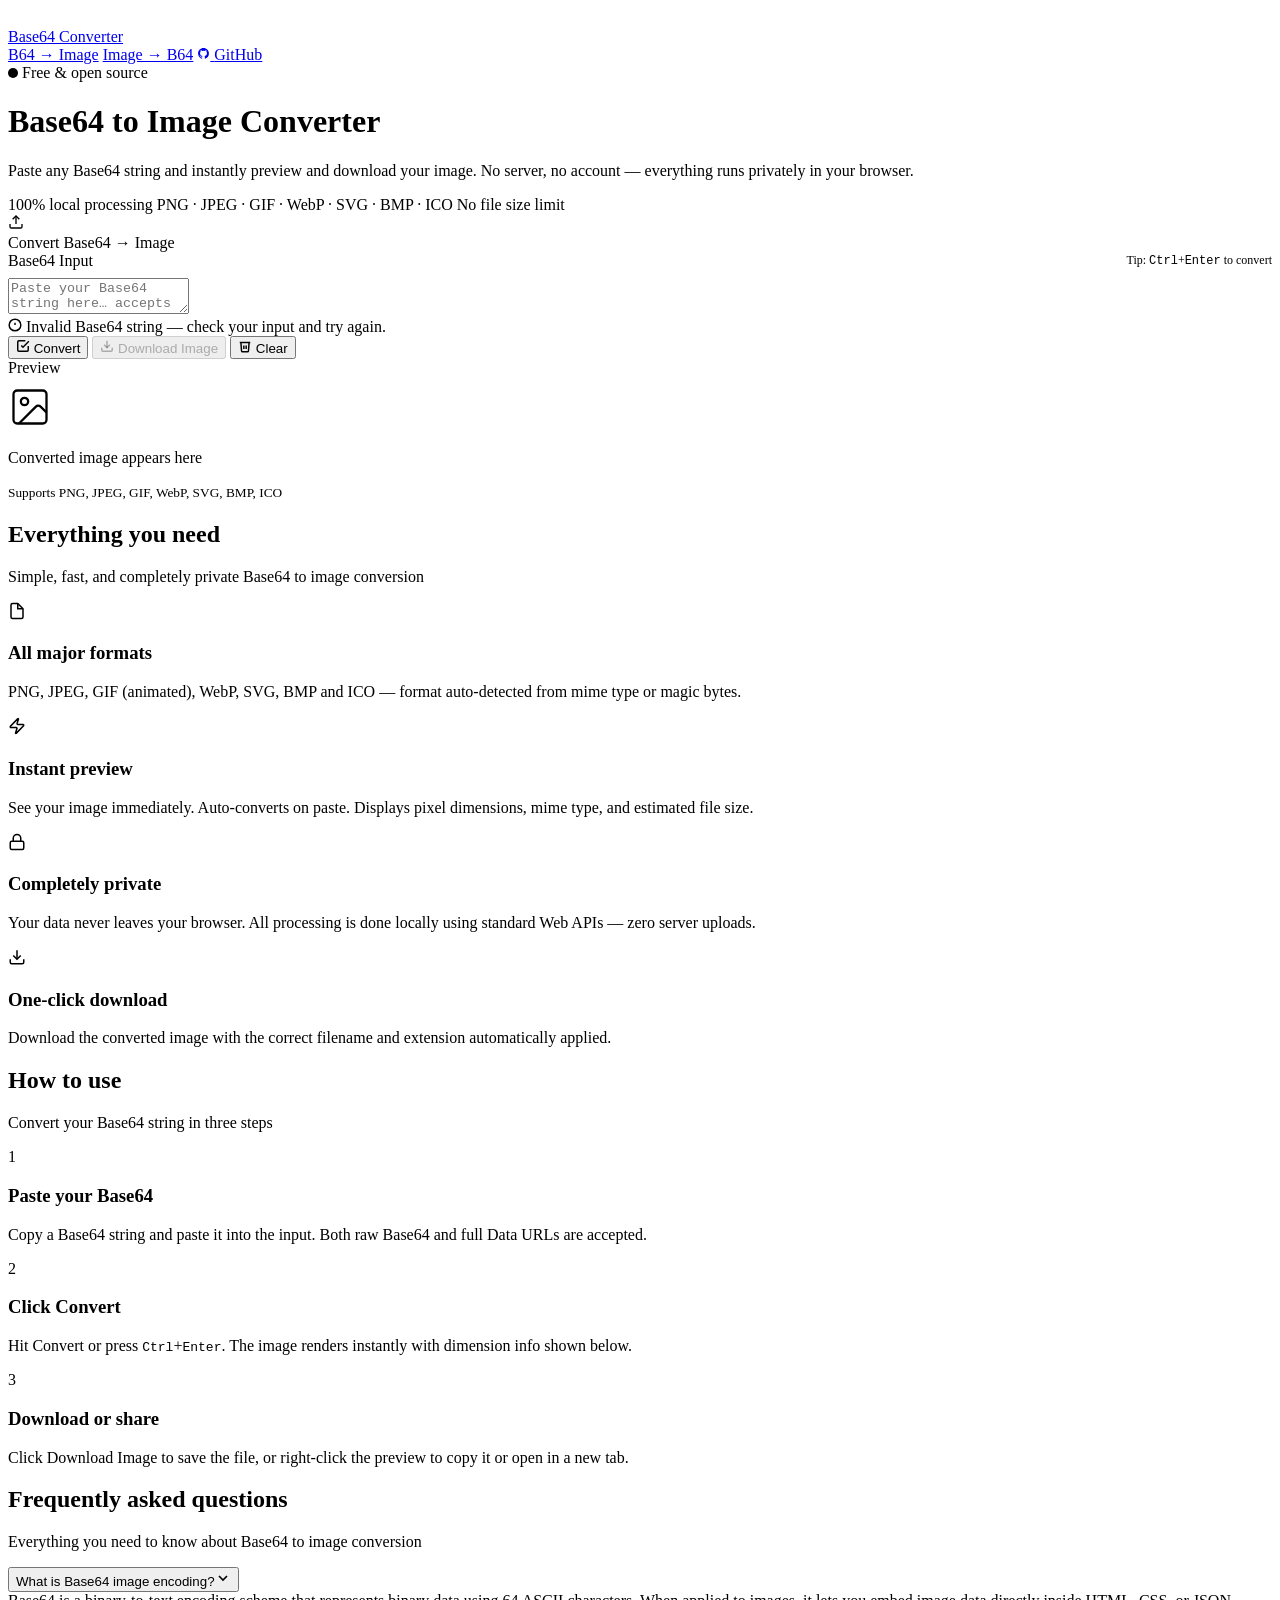
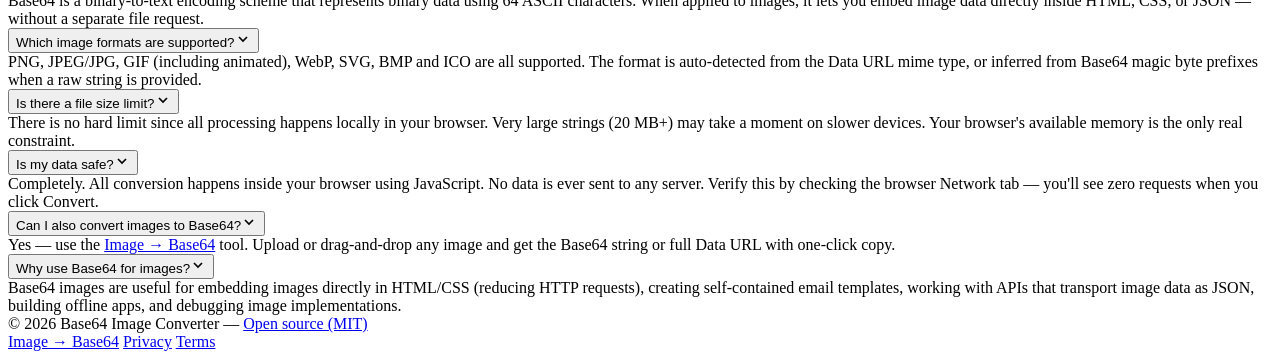
==== commit ffd00eef: "Improve: shared CSS, better design, auto-convert on paste, image info bar, UX polish - Add styles.cs" ====
--- a/index.html
+++ b/index.html
@@ -3,698 +3,279 @@
 <head>
   <meta charset="utf-8"/>
   <meta name="viewport" content="width=device-width, initial-scale=1"/>
-  <title>Base64 to Image Converter</title>
-  <meta name="description" content="Free online Base64 to Image converter. Instantly convert Base64 strings to PNG, JPEG, GIF, WebP, SVG and more. Preview and download your converted images securely in browser."/>
+  <title>Base64 to Image Converter — Free, Private, Instant</title>
+  <meta name="description" content="Free online Base64 to Image converter. Instantly convert Base64 strings to PNG, JPEG, GIF, WebP, SVG and more. Preview and download securely in browser — no server, no signup."/>
   <link rel="canonical" href="https://mrlipx.github.io/base64-image-converter/"/>
   <meta property="og:title" content="Base64 to Image Converter"/>
-  <meta property="og:description" content="Free online Base64 to Image converter. Instantly convert Base64 strings to PNG, JPEG, GIF, WebP, SVG and more. Preview and download your converted images securely in browser."/>
+  <meta property="og:description" content="Free online Base64 to Image converter. Instantly convert Base64 strings to images. Private, fast, no signup."/>
   <meta property="og:image" content="https://mrlipx.github.io/base64-image-converter/image/base64-to-image.png"/>
   <meta property="og:url" content="https://mrlipx.github.io/base64-image-converter/"/>
   <meta property="og:type" content="website"/>
   <meta name="twitter:card" content="summary_large_image"/>
   <meta name="twitter:title" content="Base64 to Image Converter"/>
-  <meta name="twitter:description" content="Free online Base64 to Image converter. Instantly convert Base64 strings to PNG, JPEG, GIF, WebP, SVG and more."/>
+  <meta name="twitter:description" content="Free, private Base64 to Image converter. Runs entirely in your browser."/>
   <meta name="twitter:image" content="https://mrlipx.github.io/base64-image-converter/image/base64-to-image.png"/>
+  <link rel="icon" href="/base64-image-converter/favicon.ico"/>
+  <link rel="apple-touch-icon" href="/base64-image-converter/apple-touch-icon.png"/>
+  <link rel="manifest" href="/base64-image-converter/site.webmanifest"/>
   <link rel="preconnect" href="https://fonts.googleapis.com"/>
   <link rel="preconnect" href="https://fonts.gstatic.com" crossorigin/>
-  <link href="https://fonts.googleapis.com/css2?family=DM+Mono:wght@400;500&family=DM+Sans:wght@400;500;600;700&display=swap" rel="stylesheet"/>
-  <style>
-    *, *::before, *::after { box-sizing: border-box; margin: 0; padding: 0; }
-
-    :root {
-      --bg: #f5f4f0;
-      --surface: #ffffff;
-      --border: #e2e0d8;
-      --header-bg: #1c1917;
-      --header-text: #fafaf9;
-      --text: #1c1917;
-      --text-muted: #78716c;
-      --accent: #2563eb;
-      --accent-hover: #1d4ed8;
-      --accent-text: #ffffff;
-      --success: #16a34a;
-      --error: #dc2626;
-      --mono: 'DM Mono', monospace;
-      --sans: 'DM Sans', sans-serif;
-      --radius: 10px;
-      --shadow: 0 1px 3px rgba(0,0,0,.08), 0 1px 2px rgba(0,0,0,.06);
-      --shadow-md: 0 4px 6px rgba(0,0,0,.07), 0 2px 4px rgba(0,0,0,.06);
-    }
-
-    html { scroll-behavior: smooth; }
-
-    body {
-      font-family: var(--sans);
-      background: var(--bg);
-      color: var(--text);
-      min-height: 100vh;
-      display: flex;
-      flex-direction: column;
-      -webkit-font-smoothing: antialiased;
-    }
-
-    a { color: inherit; text-decoration: none; }
-    a:hover { text-decoration: underline; }
-
-    /* ── Header ── */
-    header {
-      background: var(--header-bg);
-      color: var(--header-text);
-      position: sticky;
-      top: 0;
-      z-index: 50;
-      border-bottom: 1px solid rgba(255,255,255,.06);
-    }
-    .header-inner {
-      max-width: 900px;
-      margin: 0 auto;
-      padding: 0 1.25rem;
-      height: 56px;
-      display: flex;
-      align-items: center;
-      justify-content: space-between;
-      gap: 1rem;
-    }
-    .logo {
-      display: flex;
-      align-items: center;
-      gap: 0.6rem;
-      font-weight: 700;
-      font-size: 1.05rem;
-      letter-spacing: -.02em;
-      color: var(--header-text);
-      text-decoration: none;
-    }
-    .logo svg { flex-shrink: 0; }
-    .logo:hover { opacity: .85; text-decoration: none; }
-    nav { display: flex; align-items: center; gap: 0.25rem; }
-    nav a {
-      padding: 0.4rem 0.85rem;
-      border-radius: 6px;
-      font-size: 0.875rem;
-      font-weight: 500;
-      color: rgba(255,255,255,.7);
-      transition: color .15s, background .15s;
-      text-decoration: none;
-    }
-    nav a:hover { color: #fff; background: rgba(255,255,255,.08); text-decoration: none; }
-    nav a.active { color: #fff; background: rgba(255,255,255,.12); }
-    .github-link {
-      display: flex;
-      align-items: center;
-      gap: 0.4rem;
-      padding: 0.35rem 0.85rem;
-      border: 1px solid rgba(255,255,255,.2);
-      border-radius: 6px;
-      font-size: 0.8rem;
-      font-weight: 500;
-      color: rgba(255,255,255,.8) !important;
-      transition: border-color .15s, color .15s;
-    }
-    .github-link:hover { border-color: rgba(255,255,255,.5); color: #fff !important; text-decoration: none; }
-
-    /* ── Main ── */
-    main { flex: 1; }
-    .container { max-width: 900px; margin: 0 auto; padding: 0 1.25rem; }
-
-    /* ── Hero ── */
-    .hero {
-      text-align: center;
-      padding: 3rem 1rem 2rem;
-    }
-    .hero h1 {
-      font-size: clamp(1.75rem, 4vw, 2.5rem);
-      font-weight: 700;
-      letter-spacing: -.03em;
-      color: var(--text);
-      margin-bottom: .75rem;
-    }
-    .hero p {
-      font-size: 1.0625rem;
-      color: var(--text-muted);
-      max-width: 520px;
-      margin: 0 auto;
-      line-height: 1.6;
-    }
-
-    /* ── Card ── */
-    .card {
-      background: var(--surface);
-      border: 1px solid var(--border);
-      border-radius: var(--radius);
-      box-shadow: var(--shadow);
-      padding: 1.5rem;
-      margin-bottom: 1.5rem;
-    }
-    .card-title {
-      font-size: 1.125rem;
-      font-weight: 600;
-      margin-bottom: 1.25rem;
-      letter-spacing: -.01em;
-    }
-
-    /* ── Textarea ── */
-    label.field-label {
-      display: block;
-      font-size: 0.8125rem;
-      font-weight: 500;
-      color: var(--text-muted);
-      margin-bottom: 0.4rem;
-      text-transform: uppercase;
-      letter-spacing: .05em;
-    }
-    textarea {
-      width: 100%;
-      min-height: 130px;
-      font-family: var(--mono);
-      font-size: 0.8125rem;
-      border: 1.5px solid var(--border);
-      border-radius: 8px;
-      padding: 0.75rem 1rem;
-      background: #fafafa;
-      color: var(--text);
-      resize: vertical;
-      outline: none;
-      transition: border-color .15s;
-      line-height: 1.5;
-    }
-    textarea:focus { border-color: var(--accent); background: #fff; }
-    textarea::placeholder { color: #b8b4ae; }
-
-    /* ── Buttons ── */
-    .btn-row { display: flex; gap: 0.75rem; margin: 1rem 0; flex-wrap: wrap; }
-    .btn {
-      display: inline-flex;
-      align-items: center;
-      gap: 0.4rem;
-      padding: 0.55rem 1.25rem;
-      border-radius: 7px;
-      font-size: 0.875rem;
-      font-weight: 600;
-      font-family: var(--sans);
-      cursor: pointer;
-      border: 1.5px solid transparent;
-      transition: background .15s, border-color .15s, opacity .15s, transform .1s;
-      text-decoration: none;
-    }
-    .btn:active { transform: scale(.98); }
-    .btn-primary { background: var(--accent); color: var(--accent-text); }
-    .btn-primary:hover { background: var(--accent-hover); }
-    .btn-secondary { background: transparent; color: var(--text); border-color: var(--border); }
-    .btn-secondary:hover { background: var(--bg); }
-    .btn:disabled { opacity: .45; cursor: not-allowed; transform: none; }
-    .btn-success { background: var(--success); color: #fff; }
-
-    /* ── Preview ── */
-    .preview-area {
-      border: 1.5px dashed var(--border);
-      border-radius: 8px;
-      min-height: 200px;
-      display: flex;
-      align-items: center;
-      justify-content: center;
-      overflow: hidden;
-      background: #fafafa;
-      position: relative;
-    }
-    .preview-placeholder {
-      text-align: center;
-      color: var(--text-muted);
-      padding: 2rem;
-    }
-    .preview-placeholder svg { opacity: .3; margin-bottom: 0.75rem; }
-    .preview-placeholder p { font-size: 0.875rem; }
-    .preview-area img {
-      max-width: 100%;
-      max-height: 480px;
-      display: block;
-      border-radius: 4px;
-    }
-
-    /* ── Toast ── */
-    #toast {
-      position: fixed;
-      bottom: 1.5rem;
-      left: 50%;
-      transform: translateX(-50%) translateY(calc(100% + 1.5rem));
-      background: #1c1917;
-      color: #fff;
-      padding: .6rem 1.25rem;
-      border-radius: 8px;
-      font-size: .875rem;
-      font-weight: 500;
-      box-shadow: 0 4px 20px rgba(0,0,0,.2);
-      transition: transform .25s cubic-bezier(.34,1.56,.64,1);
-      z-index: 9999;
-      white-space: nowrap;
-    }
-    #toast.show { transform: translateX(-50%) translateY(0); }
-
-    /* ── Error ── */
-    .error-msg {
-      color: var(--error);
-      font-size: 0.8125rem;
-      margin-top: 0.5rem;
-      display: none;
-    }
-    .error-msg.visible { display: block; }
-
-    /* ── Features grid ── */
-    .features {
-      display: grid;
-      grid-template-columns: repeat(auto-fit, minmax(220px, 1fr));
-      gap: 1rem;
-      margin-bottom: 1.5rem;
-    }
-    .feature-card {
-      background: var(--surface);
-      border: 1px solid var(--border);
-      border-radius: var(--radius);
-      padding: 1.25rem;
-      box-shadow: var(--shadow);
-    }
-    .feature-icon {
-      width: 40px;
-      height: 40px;
-      background: #eff6ff;
-      border-radius: 8px;
-      display: flex;
-      align-items: center;
-      justify-content: center;
-      margin-bottom: 0.75rem;
-      color: var(--accent);
-    }
-    .feature-card h3 { font-size: 0.9375rem; font-weight: 600; margin-bottom: 0.4rem; }
-    .feature-card p { font-size: 0.8125rem; color: var(--text-muted); line-height: 1.5; }
-
-    /* ── Steps ── */
-    .steps { display: flex; flex-direction: column; gap: 1rem; margin-bottom: 1.5rem; }
-    @media (min-width: 640px) { .steps { flex-direction: row; } }
-    .step {
-      flex: 1;
-      background: var(--surface);
-      border: 1px solid var(--border);
-      border-radius: var(--radius);
-      padding: 1.25rem;
-      box-shadow: var(--shadow);
-      position: relative;
-    }
-    .step-num {
-      width: 32px; height: 32px;
-      background: var(--accent);
-      color: #fff;
-      border-radius: 50%;
-      display: flex;
-      align-items: center;
-      justify-content: center;
-      font-weight: 700;
-      font-size: 0.875rem;
-      margin-bottom: 0.75rem;
-    }
-    .step h3 { font-size: 0.9375rem; font-weight: 600; margin-bottom: 0.35rem; }
-    .step p { font-size: 0.8125rem; color: var(--text-muted); line-height: 1.5; }
-
-    /* ── FAQ ── */
-    .faq { display: flex; flex-direction: column; gap: 0.75rem; margin-bottom: 2rem; }
-    .faq-item {
-      background: var(--surface);
-      border: 1px solid var(--border);
-      border-radius: var(--radius);
-      box-shadow: var(--shadow);
-    }
-    .faq-q {
-      width: 100%;
-      text-align: left;
-      padding: 1rem 1.25rem;
-      background: none;
-      border: none;
-      cursor: pointer;
-      font-family: var(--sans);
-      font-size: 0.9375rem;
-      font-weight: 600;
-      color: var(--text);
-      display: flex;
-      justify-content: space-between;
-      align-items: center;
-      gap: 0.75rem;
-    }
-    .faq-q svg { flex-shrink: 0; transition: transform .2s; color: var(--text-muted); }
-    .faq-item.open .faq-q svg { transform: rotate(180deg); }
-    .faq-a {
-      padding: 0 1.25rem 1rem;
-      font-size: 0.875rem;
-      color: var(--text-muted);
-      line-height: 1.65;
-      display: none;
-    }
-    .faq-item.open .faq-a { display: block; }
-
-    /* ── Section titles ── */
-    .section-head { text-align: center; margin-bottom: 1.5rem; }
-    .section-head h2 { font-size: 1.5rem; font-weight: 700; letter-spacing: -.02em; margin-bottom: .4rem; }
-    .section-head p { font-size: 0.9375rem; color: var(--text-muted); }
-
-    /* ── Footer ── */
-    footer {
-      background: var(--header-bg);
-      color: rgba(255,255,255,.5);
-      font-size: 0.8125rem;
-    }
-    .footer-inner {
-      max-width: 900px;
-      margin: 0 auto;
-      padding: 1.25rem;
-      display: flex;
-      justify-content: space-between;
-      align-items: center;
-      flex-wrap: wrap;
-      gap: 0.75rem;
-    }
-    .footer-links { display: flex; gap: 1.25rem; }
-    .footer-links a { color: rgba(255,255,255,.5); transition: color .15s; }
-    .footer-links a:hover { color: rgba(255,255,255,.85); text-decoration: none; }
-
-    /* ── Badge ── */
-    .badge {
-      display: inline-flex;
-      align-items: center;
-      gap: 0.3rem;
-      background: #f0fdf4;
-      color: #15803d;
-      border: 1px solid #bbf7d0;
-      border-radius: 100px;
-      padding: .2rem .7rem;
-      font-size: .75rem;
-      font-weight: 600;
-    }
-
-    section { padding: 1rem 0; }
-
-    @media (max-width: 480px) {
-      .hero { padding: 2rem 0 1.5rem; }
-      .btn-row { flex-direction: column; }
-      .btn { justify-content: center; }
-    }
-  </style>
+  <link rel="stylesheet" href="/base64-image-converter/styles.css"/>
 </head>
 <body>
-
-<header>
+<header class="site-header">
   <div class="header-inner">
-    <a href="/base64-image-converter/" class="logo">
-      <svg width="26" height="26" viewBox="0 0 26 26" fill="none">
-        <rect width="26" height="26" rx="6" fill="#2563eb"/>
-        <rect x="5" y="8" width="10" height="10" rx="2" fill="white" opacity=".9"/>
-        <rect x="13" y="12" width="8" height="8" rx="2" fill="white"/>
-      </svg>
-      Base64 → Image
+    <a href="/base64-image-converter/" class="site-logo">
+      <div class="logo-icon">
+        <svg width="16" height="16" viewBox="0 0 24 24" fill="none" stroke="#fff" stroke-width="2.5" stroke-linecap="round" stroke-linejoin="round"><rect x="3" y="3" width="18" height="18" rx="2"/><circle cx="9" cy="9" r="2"/><path d="m21 15-3.086-3.086a2 2 0 0 0-2.828 0L6 21"/></svg>
+      </div>
+      Base64 Converter
     </a>
-    <nav>
+    <nav class="site-nav">
       <a href="/base64-image-converter/" class="active">B64 → Image</a>
       <a href="/base64-image-converter/image-to-base64/">Image → B64</a>
-      <a href="https://github.com/MrLiPx/base64-image-converter" target="_blank" rel="noopener" class="github-link">
-        <svg width="14" height="14" viewBox="0 0 24 24" fill="currentColor"><path d="M12 2C6.477 2 2 6.484 2 12.017c0 4.425 2.865 8.18 6.839 9.504.5.092.682-.217.682-.483 0-.237-.008-.868-.013-1.703-2.782.605-3.369-1.343-3.369-1.343-.454-1.158-1.11-1.466-1.11-1.466-.908-.62.069-.608.069-.608 1.003.07 1.531 1.032 1.531 1.032.892 1.53 2.341 1.088 2.91.832.092-.647.35-1.088.636-1.338-2.22-.253-4.555-1.113-4.555-4.951 0-1.093.39-1.988 1.029-2.688-.103-.253-.446-1.272.098-2.65 0 0 .84-.27 2.75 1.026A9.564 9.564 0 0112 6.844c.85.004 1.705.115 2.504.337 1.909-1.296 2.747-1.027 2.747-1.027.546 1.379.202 2.398.1 2.651.64.7 1.028 1.595 1.028 2.688 0 3.848-2.339 4.695-4.566 4.943.359.309.678.92.678 1.855 0 1.338-.012 2.419-.012 2.747 0 .268.18.58.688.482A10.019 10.019 0 0022 12.017C22 6.484 17.522 2 12 2z"/></svg>
-        GitHub
+      <a href="https://github.com/MrLiPx/base64-image-converter" target="_blank" rel="noopener" class="nav-github">
+        <svg width="13" height="13" viewBox="0 0 24 24" fill="currentColor"><path d="M12 2C6.477 2 2 6.484 2 12.017c0 4.425 2.865 8.18 6.839 9.504.5.092.682-.217.682-.483 0-.237-.008-.868-.013-1.703-2.782.605-3.369-1.343-3.369-1.343-.454-1.158-1.11-1.466-1.11-1.466-.908-.62.069-.608.069-.608 1.003.07 1.531 1.032 1.531 1.032.892 1.53 2.341 1.088 2.91.832.092-.647.35-1.088.636-1.338-2.22-.253-4.555-1.113-4.555-4.951 0-1.093.39-1.988 1.029-2.688-.103-.253-.446-1.272.098-2.65 0 0 .84-.27 2.75 1.026A9.564 9.564 0 0112 6.844c.85.004 1.705.115 2.504.337 1.909-1.296 2.747-1.027 2.747-1.027.546 1.379.202 2.398.1 2.651.64.7 1.028 1.595 1.028 2.688 0 3.848-2.339 4.695-4.566 4.943.359.309.678.92.678 1.855 0 1.338-.012 2.419-.012 2.747 0 .268.18.58.688.482A10.019 10.019 0 0022 12.017C22 6.484 17.522 2 12 2z"/></svg>
+        <span>GitHub</span>
       </a>
     </nav>
   </div>
 </header>
-
 <main>
-  <div class="container">
-
-    <section class="hero">
-      <h1>Base64 to Image Converter</h1>
-      <p>Paste any Base64 string and instantly preview &amp; download your image. Fast, free, and 100% in-browser — no data ever leaves your device.</p>
-      <br/>
-      <span class="badge">
-        <svg width="10" height="10" viewBox="0 0 10 10" fill="currentColor"><circle cx="5" cy="5" r="5"/></svg>
-        All processing is local — completely private
-      </span>
-    </section>
-
-    <!-- Converter -->
-    <div class="card">
-      <div class="card-title">Convert Base64 to Image</div>
-      <div>
-        <label class="field-label" for="b64input">Base64 String</label>
-        <textarea id="b64input" placeholder="Paste your Base64 string here… (e.g. [data-uri]… or just the raw Base64)"></textarea>
-        <div class="error-msg" id="error-msg">⚠ Invalid Base64 string. Please check your input and try again.</div>
-      </div>
-      <div class="btn-row">
-        <button class="btn btn-primary" id="convert-btn" onclick="convertB64()">
-          <svg width="15" height="15" viewBox="0 0 24 24" fill="none" stroke="currentColor" stroke-width="2.5"><polyline points="17 8 12 3 7 8"/><line x1="12" y1="3" x2="12" y2="15"/><path d="M21 15v4a2 2 0 01-2 2H5a2 2 0 01-2-2v-4"/></svg>
-          Convert
-        </button>
-        <button class="btn btn-secondary" id="download-btn" onclick="downloadImage()" disabled>
-          <svg width="15" height="15" viewBox="0 0 24 24" fill="none" stroke="currentColor" stroke-width="2.5"><path d="M21 15v4a2 2 0 01-2 2H5a2 2 0 01-2-2v-4"/><polyline points="7 10 12 15 17 10"/><line x1="12" y1="15" x2="12" y2="3"/></svg>
-          Download Image
-        </button>
-        <button class="btn btn-secondary" onclick="clearAll()">
-          <svg width="15" height="15" viewBox="0 0 24 24" fill="none" stroke="currentColor" stroke-width="2.5"><polyline points="3 6 5 6 21 6"/><path d="M19 6l-1 14a2 2 0 01-2 2H8a2 2 0 01-2-2L5 6"/><path d="M10 11v6M14 11v6"/></svg>
-          Clear
-        </button>
-      </div>
-      <div>
-        <label class="field-label">Preview</label>
-        <div class="preview-area" id="preview-area">
-          <div class="preview-placeholder" id="preview-placeholder">
-            <svg width="40" height="40" viewBox="0 0 24 24" fill="none" stroke="currentColor" stroke-width="1.5"><rect x="3" y="3" width="18" height="18" rx="2"/><circle cx="9" cy="9" r="2"/><path d="m21 15-3.086-3.086a2 2 0 00-2.828 0L6 21"/></svg>
-            <p>Image preview will appear here</p>
-          </div>
+<div class="container">
+  <div class="hero">
+    <div class="hero-eyebrow">
+      <svg width="10" height="10" viewBox="0 0 10 10" fill="currentColor"><circle cx="5" cy="5" r="5"/></svg>
+      Free &amp; open source
+    </div>
+    <h1>Base64 to Image Converter</h1>
+    <p>Paste any Base64 string and instantly preview and download your image. No server, no account — everything runs privately in your browser.</p>
+    <div class="hero-badges">
+      <span class="badge"><span class="badge-dot"></span>100% local processing</span>
+      <span class="badge">PNG · JPEG · GIF · WebP · SVG · BMP · ICO</span>
+      <span class="badge">No file size limit</span>
+    </div>
+  </div>
+  <div class="card">
+    <div class="card-title">
+      <div class="card-title-icon">
+        <svg width="16" height="16" viewBox="0 0 24 24" fill="none" stroke="currentColor" stroke-width="2"><polyline points="17 8 12 3 7 8"/><line x1="12" y1="3" x2="12" y2="15"/><path d="M21 15v4a2 2 0 01-2 2H5a2 2 0 01-2-2v-4"/></svg>
+      </div>
+      Convert Base64 → Image
+    </div>
+    <div>
+      <div style="display:flex;justify-content:space-between;align-items:center;margin-bottom:.5rem">
+        <label class="field-label" for="b64input" style="margin:0">Base64 Input</label>
+        <span style="font-size:.75rem;color:var(--text-faint)">Tip: <kbd class="kbd">Ctrl</kbd>+<kbd class="kbd">Enter</kbd> to convert</span>
+      </div>
+      <textarea id="b64input" placeholder="Paste your Base64 string here… accepts raw Base64 or full Data URLs (data:image/png;base64,…)" spellcheck="false" autocomplete="off"></textarea>
+      <div class="error-box" id="error-box">
+        <svg width="14" height="14" viewBox="0 0 24 24" fill="none" stroke="currentColor" stroke-width="2.5"><circle cx="12" cy="12" r="10"/><line x1="12" y1="8" x2="12" y2="12"/><line x1="12" y1="16" x2="12.01" y2="16"/></svg>
+        Invalid Base64 string — check your input and try again.
+      </div>
+    </div>
+    <div class="btn-row">
+      <button class="btn btn-primary" onclick="convertB64()">
+        <svg width="14" height="14" viewBox="0 0 24 24" fill="none" stroke="currentColor" stroke-width="2.5"><polyline points="9 11 12 14 22 4"/><path d="M21 12v7a2 2 0 01-2 2H5a2 2 0 01-2-2V5a2 2 0 012-2h11"/></svg>
+        Convert
+      </button>
+      <button class="btn btn-secondary" onclick="downloadImage()" id="download-btn" disabled>
+        <svg width="14" height="14" viewBox="0 0 24 24" fill="none" stroke="currentColor" stroke-width="2.5"><path d="M21 15v4a2 2 0 01-2 2H5a2 2 0 01-2-2v-4"/><polyline points="7 10 12 15 17 10"/><line x1="12" y1="15" x2="12" y2="3"/></svg>
+        Download Image
+      </button>
+      <button class="btn btn-ghost" onclick="clearAll()">
+        <svg width="14" height="14" viewBox="0 0 24 24" fill="none" stroke="currentColor" stroke-width="2.5"><polyline points="3 6 5 6 21 6"/><path d="M19 6l-1 14a2 2 0 01-2 2H8a2 2 0 01-2-2L5 6"/><path d="M10 11v6M14 11v6"/></svg>
+        Clear
+      </button>
+    </div>
+    <div class="divider"></div>
+    <div>
+      <div style="display:flex;justify-content:space-between;align-items:center;margin-bottom:.5rem">
+        <label class="field-label" style="margin:0">Preview</label>
+        <span id="format-badge" style="display:none;font-size:.75rem;font-family:var(--font-mono);background:var(--slate-100);border:1px solid var(--border);border-radius:4px;padding:.15rem .5rem;color:var(--text-muted)"></span>
+      </div>
+      <div class="preview-area" id="preview-area">
+        <div class="preview-placeholder" id="preview-placeholder">
+          <svg width="44" height="44" viewBox="0 0 24 24" fill="none" stroke="currentColor" stroke-width="1.25"><rect x="3" y="3" width="18" height="18" rx="2"/><circle cx="9" cy="9" r="2"/><path d="m21 15-3.086-3.086a2 2 0 00-2.828 0L6 21"/></svg>
+          <p>Converted image appears here</p>
+          <small>Supports PNG, JPEG, GIF, WebP, SVG, BMP, ICO</small>
         </div>
       </div>
-    </div>
-
-    <!-- Features -->
-    <section>
-      <div class="section-head">
-        <h2>Key Features</h2>
-        <p>Everything you need to work with Base64-encoded images</p>
-      </div>
-      <div class="features">
-        <div class="feature-card">
-          <div class="feature-icon">
-            <svg width="20" height="20" viewBox="0 0 24 24" fill="none" stroke="currentColor" stroke-width="2"><path d="M13 2H6a2 2 0 00-2 2v16a2 2 0 002 2h12a2 2 0 002-2V9z"/><polyline points="13 2 13 9 20 9"/></svg>
-          </div>
-          <h3>All Major Formats</h3>
-          <p>Supports PNG, JPEG, GIF, WebP, SVG, BMP, and ICO — auto-detected from the input.</p>
-        </div>
-        <div class="feature-card">
-          <div class="feature-icon">
-            <svg width="20" height="20" viewBox="0 0 24 24" fill="none" stroke="currentColor" stroke-width="2"><path d="M4 14a1 1 0 01-.78-1.63l9.9-10.2a.5.5 0 01.86.46l-1.92 6.02A1 1 0 0013 10h7a1 1 0 01.78 1.63l-9.9 10.2a.5.5 0 01-.86-.46l1.92-6.02A1 1 0 0011 14z"/></svg>
-          </div>
-          <h3>Instant Preview</h3>
-          <p>See your image immediately after clicking Convert — no waiting, no page loads.</p>
-        </div>
-        <div class="feature-card">
-          <div class="feature-icon">
-            <svg width="20" height="20" viewBox="0 0 24 24" fill="none" stroke="currentColor" stroke-width="2"><rect x="3" y="11" width="18" height="11" rx="2"/><path d="M7 11V7a5 5 0 0110 0v4"/></svg>
-          </div>
-          <h3>Fully Private</h3>
-          <p>100% client-side processing. Your images and strings never leave your browser.</p>
-        </div>
-        <div class="feature-card">
-          <div class="feature-icon">
-            <svg width="20" height="20" viewBox="0 0 24 24" fill="none" stroke="currentColor" stroke-width="2"><path d="M21 15v4a2 2 0 01-2 2H5a2 2 0 01-2-2v-4"/><polyline points="7 10 12 15 17 10"/><line x1="12" y1="15" x2="12" y2="3"/></svg>
-          </div>
-          <h3>One-click Download</h3>
-          <p>Download the converted image directly to your device with a single click.</p>
-        </div>
-      </div>
-    </section>
-
-    <!-- How to use -->
-    <section>
-      <div class="section-head">
-        <h2>How to Use</h2>
-        <p>Convert your Base64 string in three simple steps</p>
-      </div>
-      <div class="steps">
-        <div class="step">
-          <div class="step-num">1</div>
-          <h3>Paste Base64</h3>
-          <p>Copy your Base64 string and paste it into the input box. Both raw Base64 and Data URL formats are supported.</p>
-        </div>
-        <div class="step">
-          <div class="step-num">2</div>
-          <h3>Click Convert</h3>
-          <p>Hit Convert to instantly render the image. The preview updates immediately so you can verify the result.</p>
-        </div>
-        <div class="step">
-          <div class="step-num">3</div>
-          <h3>Download or Share</h3>
-          <p>Click "Download Image" to save the file, or right-click the preview to copy it to your clipboard.</p>
-        </div>
-      </div>
-    </section>
-
-    <!-- FAQ -->
-    <section>
-      <div class="section-head">
-        <h2>Frequently Asked Questions</h2>
-        <p>Everything you need to know about Base64 to Image conversion</p>
-      </div>
-      <div class="faq">
-        <div class="faq-item">
-          <button class="faq-q" onclick="toggleFaq(this)">
-            What is Base64 image encoding?
-            <svg width="16" height="16" viewBox="0 0 24 24" fill="none" stroke="currentColor" stroke-width="2.5"><polyline points="6 9 12 15 18 9"/></svg>
-          </button>
-          <div class="faq-a">Base64 is a binary-to-text encoding scheme that represents binary data as a string of ASCII characters. When applied to images, it lets you embed image data directly inside HTML, CSS, or JSON without needing a separate file request.</div>
-        </div>
-        <div class="faq-item">
-          <button class="faq-q" onclick="toggleFaq(this)">
-            Which image formats are supported?
-            <svg width="16" height="16" viewBox="0 0 24 24" fill="none" stroke="currentColor" stroke-width="2.5"><polyline points="6 9 12 15 18 9"/></svg>
-          </button>
-          <div class="faq-a">All common formats are supported: PNG, JPEG/JPG, GIF (including animated), WebP, SVG, BMP, and ICO. The tool auto-detects the format from the Data URL prefix or defaults to PNG for raw Base64.</div>
-        </div>
-        <div class="faq-item">
-          <button class="faq-q" onclick="toggleFaq(this)">
-            Is there a size limit?
-            <svg width="16" height="16" viewBox="0 0 24 24" fill="none" stroke="currentColor" stroke-width="2.5"><polyline points="6 9 12 15 18 9"/></svg>
-          </button>
-          <div class="faq-a">There is no hard server-side limit since everything runs locally. For the best experience we recommend Base64 strings under 10 MB. Very large strings may take a few seconds to process depending on your device.</div>
-        </div>
-        <div class="faq-item">
-          <button class="faq-q" onclick="toggleFaq(this)">
-            Is my data safe?
-            <svg width="16" height="16" viewBox="0 0 24 24" fill="none" stroke="currentColor" stroke-width="2.5"><polyline points="6 9 12 15 18 9"/></svg>
-          </button>
-          <div class="faq-a">Completely. All conversion happens inside your browser using JavaScript. No data is sent to any server. You can verify this by reviewing the open-source code on GitHub.</div>
-        </div>
-        <div class="faq-item">
-          <button class="faq-q" onclick="toggleFaq(this)">
-            Do I need to create an account?
-            <svg width="16" height="16" viewBox="0 0 24 24" fill="none" stroke="currentColor" stroke-width="2.5"><polyline points="6 9 12 15 18 9"/></svg>
-          </button>
-          <div class="faq-a">No. The tool is completely free and requires no registration, login, or account of any kind. Just open the page and start converting.</div>
-        </div>
-        <div class="faq-item">
-          <button class="faq-q" onclick="toggleFaq(this)">
-            Can I convert images to Base64 as well?
-            <svg width="16" height="16" viewBox="0 0 24 24" fill="none" stroke="currentColor" stroke-width="2.5"><polyline points="6 9 12 15 18 9"/></svg>
-          </button>
-          <div class="faq-a">Yes! Use the <a href="/base64-image-converter/image-to-base64/">Image to Base64</a> page to upload any image file and get its Base64 or Data URL representation instantly.</div>
-        </div>
-      </div>
-    </section>
-
-  </div>
+      <div class="img-info" id="img-info">
+        <span id="info-dim"></span>
+        <span id="info-type"></span>
+        <span id="info-size"></span>
+      </div>
+    </div>
+  </div>
+  <section>
+    <div class="section-head">
+      <h2>Everything you need</h2>
+      <p>Simple, fast, and completely private Base64 to image conversion</p>
+    </div>
+    <div class="features-grid">
+      <div class="feature-card">
+        <div class="feature-icon"><svg width="18" height="18" viewBox="0 0 24 24" fill="none" stroke="currentColor" stroke-width="2"><path d="M13 2H6a2 2 0 00-2 2v16a2 2 0 002 2h12a2 2 0 002-2V9z"/><polyline points="13 2 13 9 20 9"/></svg></div>
+        <h3>All major formats</h3>
+        <p>PNG, JPEG, GIF (animated), WebP, SVG, BMP and ICO — format auto-detected from mime type or magic bytes.</p>
+      </div>
+      <div class="feature-card">
+        <div class="feature-icon"><svg width="18" height="18" viewBox="0 0 24 24" fill="none" stroke="currentColor" stroke-width="2"><path d="M4 14a1 1 0 01-.78-1.63l9.9-10.2a.5.5 0 01.86.46l-1.92 6.02A1 1 0 0013 10h7a1 1 0 01.78 1.63l-9.9 10.2a.5.5 0 01-.86-.46l1.92-6.02A1 1 0 0011 14z"/></svg></div>
+        <h3>Instant preview</h3>
+        <p>See your image immediately. Auto-converts on paste. Displays pixel dimensions, mime type, and estimated file size.</p>
+      </div>
+      <div class="feature-card">
+        <div class="feature-icon"><svg width="18" height="18" viewBox="0 0 24 24" fill="none" stroke="currentColor" stroke-width="2"><rect x="3" y="11" width="18" height="11" rx="2"/><path d="M7 11V7a5 5 0 0110 0v4"/></svg></div>
+        <h3>Completely private</h3>
+        <p>Your data never leaves your browser. All processing is done locally using standard Web APIs — zero server uploads.</p>
+      </div>
+      <div class="feature-card">
+        <div class="feature-icon"><svg width="18" height="18" viewBox="0 0 24 24" fill="none" stroke="currentColor" stroke-width="2"><path d="M21 15v4a2 2 0 01-2 2H5a2 2 0 01-2-2v-4"/><polyline points="7 10 12 15 17 10"/><line x1="12" y1="15" x2="12" y2="3"/></svg></div>
+        <h3>One-click download</h3>
+        <p>Download the converted image with the correct filename and extension automatically applied.</p>
+      </div>
+    </div>
+  </section>
+  <section>
+    <div class="section-head">
+      <h2>How to use</h2>
+      <p>Convert your Base64 string in three steps</p>
+    </div>
+    <div class="steps-grid">
+      <div class="step-card">
+        <div class="step-num">1</div>
+        <h3>Paste your Base64</h3>
+        <p>Copy a Base64 string and paste it into the input. Both raw Base64 and full Data URLs are accepted.</p>
+      </div>
+      <div class="step-card">
+        <div class="step-num">2</div>
+        <h3>Click Convert</h3>
+        <p>Hit Convert or press <kbd class="kbd">Ctrl</kbd>+<kbd class="kbd">Enter</kbd>. The image renders instantly with dimension info shown below.</p>
+      </div>
+      <div class="step-card">
+        <div class="step-num">3</div>
+        <h3>Download or share</h3>
+        <p>Click Download Image to save the file, or right-click the preview to copy it or open in a new tab.</p>
+      </div>
+    </div>
+  </section>
+  <section>
+    <div class="section-head">
+      <h2>Frequently asked questions</h2>
+      <p>Everything you need to know about Base64 to image conversion</p>
+    </div>
+    <div class="faq-list">
+      <div class="faq-item"><button class="faq-question" onclick="toggleFaq(this)">What is Base64 image encoding?<svg class="faq-chevron" width="16" height="16" viewBox="0 0 24 24" fill="none" stroke="currentColor" stroke-width="2.5"><polyline points="6 9 12 15 18 9"/></svg></button><div class="faq-answer"><div class="faq-answer-inner">Base64 is a binary-to-text encoding scheme that represents binary data using 64 ASCII characters. When applied to images, it lets you embed image data directly inside HTML, CSS, or JSON — without a separate file request.</div></div></div>
+      <div class="faq-item"><button class="faq-question" onclick="toggleFaq(this)">Which image formats are supported?<svg class="faq-chevron" width="16" height="16" viewBox="0 0 24 24" fill="none" stroke="currentColor" stroke-width="2.5"><polyline points="6 9 12 15 18 9"/></svg></button><div class="faq-answer"><div class="faq-answer-inner">PNG, JPEG/JPG, GIF (including animated), WebP, SVG, BMP and ICO are all supported. The format is auto-detected from the Data URL mime type, or inferred from Base64 magic byte prefixes when a raw string is provided.</div></div></div>
+      <div class="faq-item"><button class="faq-question" onclick="toggleFaq(this)">Is there a file size limit?<svg class="faq-chevron" width="16" height="16" viewBox="0 0 24 24" fill="none" stroke="currentColor" stroke-width="2.5"><polyline points="6 9 12 15 18 9"/></svg></button><div class="faq-answer"><div class="faq-answer-inner">There is no hard limit since all processing happens locally in your browser. Very large strings (20 MB+) may take a moment on slower devices. Your browser's available memory is the only real constraint.</div></div></div>
+      <div class="faq-item"><button class="faq-question" onclick="toggleFaq(this)">Is my data safe?<svg class="faq-chevron" width="16" height="16" viewBox="0 0 24 24" fill="none" stroke="currentColor" stroke-width="2.5"><polyline points="6 9 12 15 18 9"/></svg></button><div class="faq-answer"><div class="faq-answer-inner">Completely. All conversion happens inside your browser using JavaScript. No data is ever sent to any server. Verify this by checking the browser Network tab — you'll see zero requests when you click Convert.</div></div></div>
+      <div class="faq-item"><button class="faq-question" onclick="toggleFaq(this)">Can I also convert images to Base64?<svg class="faq-chevron" width="16" height="16" viewBox="0 0 24 24" fill="none" stroke="currentColor" stroke-width="2.5"><polyline points="6 9 12 15 18 9"/></svg></button><div class="faq-answer"><div class="faq-answer-inner">Yes — use the <a href="/base64-image-converter/image-to-base64/">Image → Base64</a> tool. Upload or drag-and-drop any image and get the Base64 string or full Data URL with one-click copy.</div></div></div>
+      <div class="faq-item"><button class="faq-question" onclick="toggleFaq(this)">Why use Base64 for images?<svg class="faq-chevron" width="16" height="16" viewBox="0 0 24 24" fill="none" stroke="currentColor" stroke-width="2.5"><polyline points="6 9 12 15 18 9"/></svg></button><div class="faq-answer"><div class="faq-answer-inner">Base64 images are useful for embedding images directly in HTML/CSS (reducing HTTP requests), creating self-contained email templates, working with APIs that transport image data as JSON, building offline apps, and debugging image implementations.</div></div></div>
+    </div>
+  </section>
+</div>
 </main>
-
-<footer>
+<footer class="site-footer">
   <div class="footer-inner">
-    <span>© 2026 Base64 Image Converter — <a href="https://github.com/MrLiPx/base64-image-converter" target="_blank" rel="noopener" style="color:rgba(255,255,255,.5)">Open Source (MIT)</a></span>
+    <span>© 2026 Base64 Image Converter &mdash; <a href="https://github.com/MrLiPx/base64-image-converter" target="_blank" rel="noopener">Open source (MIT)</a></span>
     <div class="footer-links">
       <a href="/base64-image-converter/image-to-base64/">Image → Base64</a>
+      <a href="/base64-image-converter/privacy/">Privacy</a>
       <a href="/base64-image-converter/terms/">Terms</a>
-      <a href="/base64-image-converter/privacy/">Privacy</a>
     </div>
   </div>
 </footer>
-
 <div id="toast"></div>
-
 <script>
   let currentDataUrl = null;
-
   function convertB64() {
-    const input = document.getElementById('b64input').value.trim();
-    const errEl = document.getElementById('error-msg');
-    const placeholder = document.getElementById('preview-placeholder');
-    const previewArea = document.getElementById('preview-area');
-    const dlBtn = document.getElementById('download-btn');
-
+    const raw = document.getElementById('b64input').value.trim();
+    const errEl = document.getElementById('error-box');
     errEl.classList.remove('visible');
-
-    if (!input) {
-      showToast('Please paste a Base64 string first.');
-      return;
+    if (!raw) { showToast('Paste a Base64 string first.'); return; }
+    let dataUrl = raw;
+    if (!dataUrl.startsWith('data:')) {
+      const clean = dataUrl.replace(/\s+/g,'');
+      dataUrl = 'data:' + detectMime(clean) + ';base64,' + clean;
     }
-
-    let dataUrl = input;
-
-    // If it doesn't start with data:, wrap it
-    if (!dataUrl.startsWith('data:')) {
-      // Try to detect format from leading bytes after decoding prefix
-      const clean = dataUrl.replace(/\s/g, '');
-      // Detect common magic bytes encoded in base64
-      let mime = 'image/png';
-      if (clean.startsWith('/9j/')) mime = 'image/jpeg';
-      else if (clean.startsWith('R0lGOD')) mime = 'image/gif';
-      else if (clean.startsWith('UklGR')) mime = 'image/webp';
-      else if (clean.startsWith('PHN2Z') || clean.startsWith('PD94b')) mime = 'image/svg+xml';
-      else if (clean.startsWith('Qk0')) mime = 'image/bmp';
-      dataUrl = `data:${mime};base64,${clean}`;
-    }
-
-    // Test by creating an image
     const img = new Image();
     img.onload = function() {
       currentDataUrl = dataUrl;
-      // Remove old img if any
-      const old = previewArea.querySelector('img');
-      if (old) old.remove();
-      placeholder.style.display = 'none';
-      previewArea.appendChild(img);
-      dlBtn.disabled = false;
-      showToast('✓ Converted successfully!');
+      renderPreview(img, dataUrl);
+      document.getElementById('download-btn').disabled = false;
+      showToast('✓ Converted successfully');
     };
-    img.onerror = function() {
-      errEl.classList.add('visible');
-      currentDataUrl = null;
-      dlBtn.disabled = true;
-      placeholder.style.display = '';
-      const old = previewArea.querySelector('img');
-      if (old) old.remove();
-    };
-    img.style.maxWidth = '100%';
-    img.style.maxHeight = '480px';
-    img.style.display = 'block';
-    img.style.borderRadius = '4px';
+    img.onerror = function() { errEl.classList.add('visible'); clearPreview(); };
     img.src = dataUrl;
   }
-
+  function detectMime(b64) {
+    if (b64.startsWith('/9j/')) return 'image/jpeg';
+    if (b64.startsWith('R0lGOD')) return 'image/gif';
+    if (b64.startsWith('UklGR')) return 'image/webp';
+    if (b64.startsWith('PHN2Z') || b64.startsWith('PD94b')) return 'image/svg+xml';
+    if (b64.startsWith('Qk0')) return 'image/bmp';
+    return 'image/png';
+  }
+  function renderPreview(img, dataUrl) {
+    const area = document.getElementById('preview-area');
+    const ph = document.getElementById('preview-placeholder');
+    const info = document.getElementById('img-info');
+    const badge = document.getElementById('format-badge');
+    const old = area.querySelector('img'); if (old) old.remove();
+    ph.style.display = 'none';
+    area.classList.add('has-image');
+    img.style.cssText = 'max-width:100%;max-height:500px;display:block;margin:1rem auto;border-radius:6px;';
+    area.appendChild(img);
+    const mime = dataUrl.split(';')[0].split(':')[1] || 'image/png';
+    const ext = mime.split('/')[1].replace('jpeg','JPG').replace('svg+xml','SVG').toUpperCase();
+    const b64part = dataUrl.includes(',') ? dataUrl.split(',')[1] : dataUrl;
+    const sizeKb = Math.round(b64part.length * 0.75 / 1024);
+    badge.textContent = ext; badge.style.display = '';
+    document.getElementById('info-dim').innerHTML = '<svg width="11" height="11" viewBox="0 0 24 24" fill="none" stroke="currentColor" stroke-width="2"><rect x="3" y="3" width="18" height="18" rx="2"/></svg> ' + img.naturalWidth + ' \xd7 ' + img.naturalHeight + 'px';
+    document.getElementById('info-type').innerHTML = '<svg width="11" height="11" viewBox="0 0 24 24" fill="none" stroke="currentColor" stroke-width="2"><path d="M13 2H6a2 2 0 00-2 2v16a2 2 0 002 2h12a2 2 0 002-2V9z"/><polyline points="13 2 13 9 20 9"/></svg> ' + mime;
+    document.getElementById('info-size').innerHTML = '<svg width="11" height="11" viewBox="0 0 24 24" fill="none" stroke="currentColor" stroke-width="2"><path d="M21 15v4a2 2 0 01-2 2H5a2 2 0 01-2-2v-4"/><polyline points="7 10 12 15 17 10"/><line x1="12" y1="15" x2="12" y2="3"/></svg> ~' + (sizeKb < 1024 ? sizeKb + ' KB' : (sizeKb/1024).toFixed(1) + ' MB');
+    info.classList.add('visible');
+  }
+  function clearPreview() {
+    const area = document.getElementById('preview-area');
+    const old = area.querySelector('img'); if (old) old.remove();
+    document.getElementById('preview-placeholder').style.display = '';
+    document.getElementById('img-info').classList.remove('visible');
+    document.getElementById('format-badge').style.display = 'none';
+    area.classList.remove('has-image');
+    currentDataUrl = null;
+    document.getElementById('download-btn').disabled = true;
+  }
   function downloadImage() {
     if (!currentDataUrl) return;
-    // Determine extension
     const mime = currentDataUrl.split(';')[0].split(':')[1] || 'image/png';
     const ext = mime.split('/')[1].replace('jpeg','jpg').replace('svg+xml','svg');
     const a = document.createElement('a');
-    a.href = currentDataUrl;
-    a.download = `converted-image.${ext}`;
-    a.click();
-    showToast('⬇ Downloading…');
-  }
-
+    a.href = currentDataUrl; a.download = 'image.' + ext; a.click();
+    showToast('\u2b07 Downloading\u2026');
+  }
   function clearAll() {
     document.getElementById('b64input').value = '';
-    document.getElementById('error-msg').classList.remove('visible');
-    document.getElementById('preview-placeholder').style.display = '';
-    const old = document.getElementById('preview-area').querySelector('img');
-    if (old) old.remove();
-    document.getElementById('download-btn').disabled = true;
-    currentDataUrl = null;
-  }
-
+    document.getElementById('error-box').classList.remove('visible');
+    clearPreview();
+  }
   function toggleFaq(btn) {
     const item = btn.closest('.faq-item');
-    item.classList.toggle('open');
-  }
-
+    const isOpen = item.classList.contains('open');
+    document.querySelectorAll('.faq-item.open').forEach(el => el.classList.remove('open'));
+    if (!isOpen) item.classList.add('open');
+  }
+  let toastTimer;
   function showToast(msg) {
+    clearTimeout(toastTimer);
     const t = document.getElementById('toast');
-    t.textContent = msg;
-    t.classList.add('show');
-    setTimeout(() => t.classList.remove('show'), 2500);
-  }
-
-  // Allow Enter shortcut in textarea (Ctrl+Enter)
-  document.getElementById('b64input').addEventListener('keydown', function(e) {
-    if (e.key === 'Enter' && e.ctrlKey) convertB64();
+    t.textContent = msg; t.classList.add('show');
+    toastTimer = setTimeout(() => t.classList.remove('show'), 2600);
+  }
+  document.getElementById('b64input').addEventListener('keydown', e => {
+    if (e.key === 'Enter' && (e.ctrlKey || e.metaKey)) { e.preventDefault(); convertB64(); }
   });
+  document.getElementById('b64input').addEventListener('paste', () => { setTimeout(convertB64, 80); });
 </script>
 </body>
 </html>
